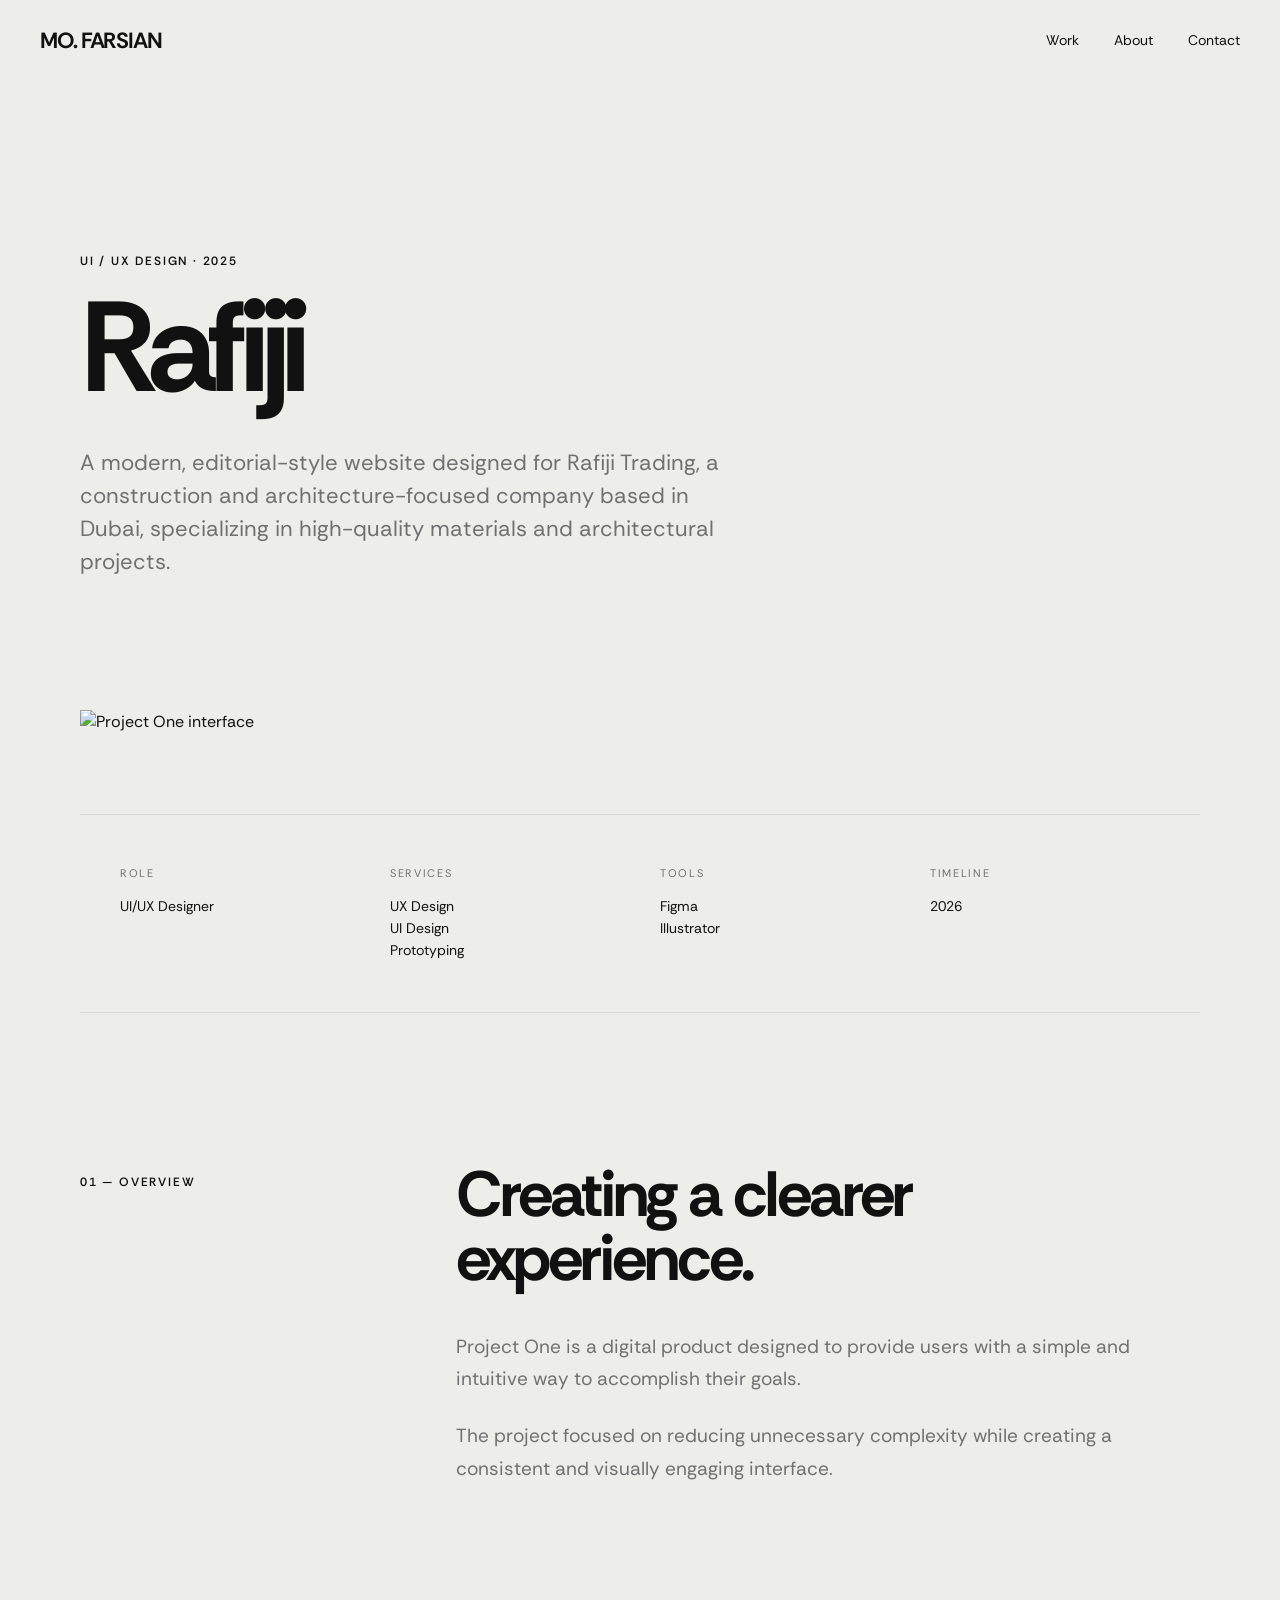
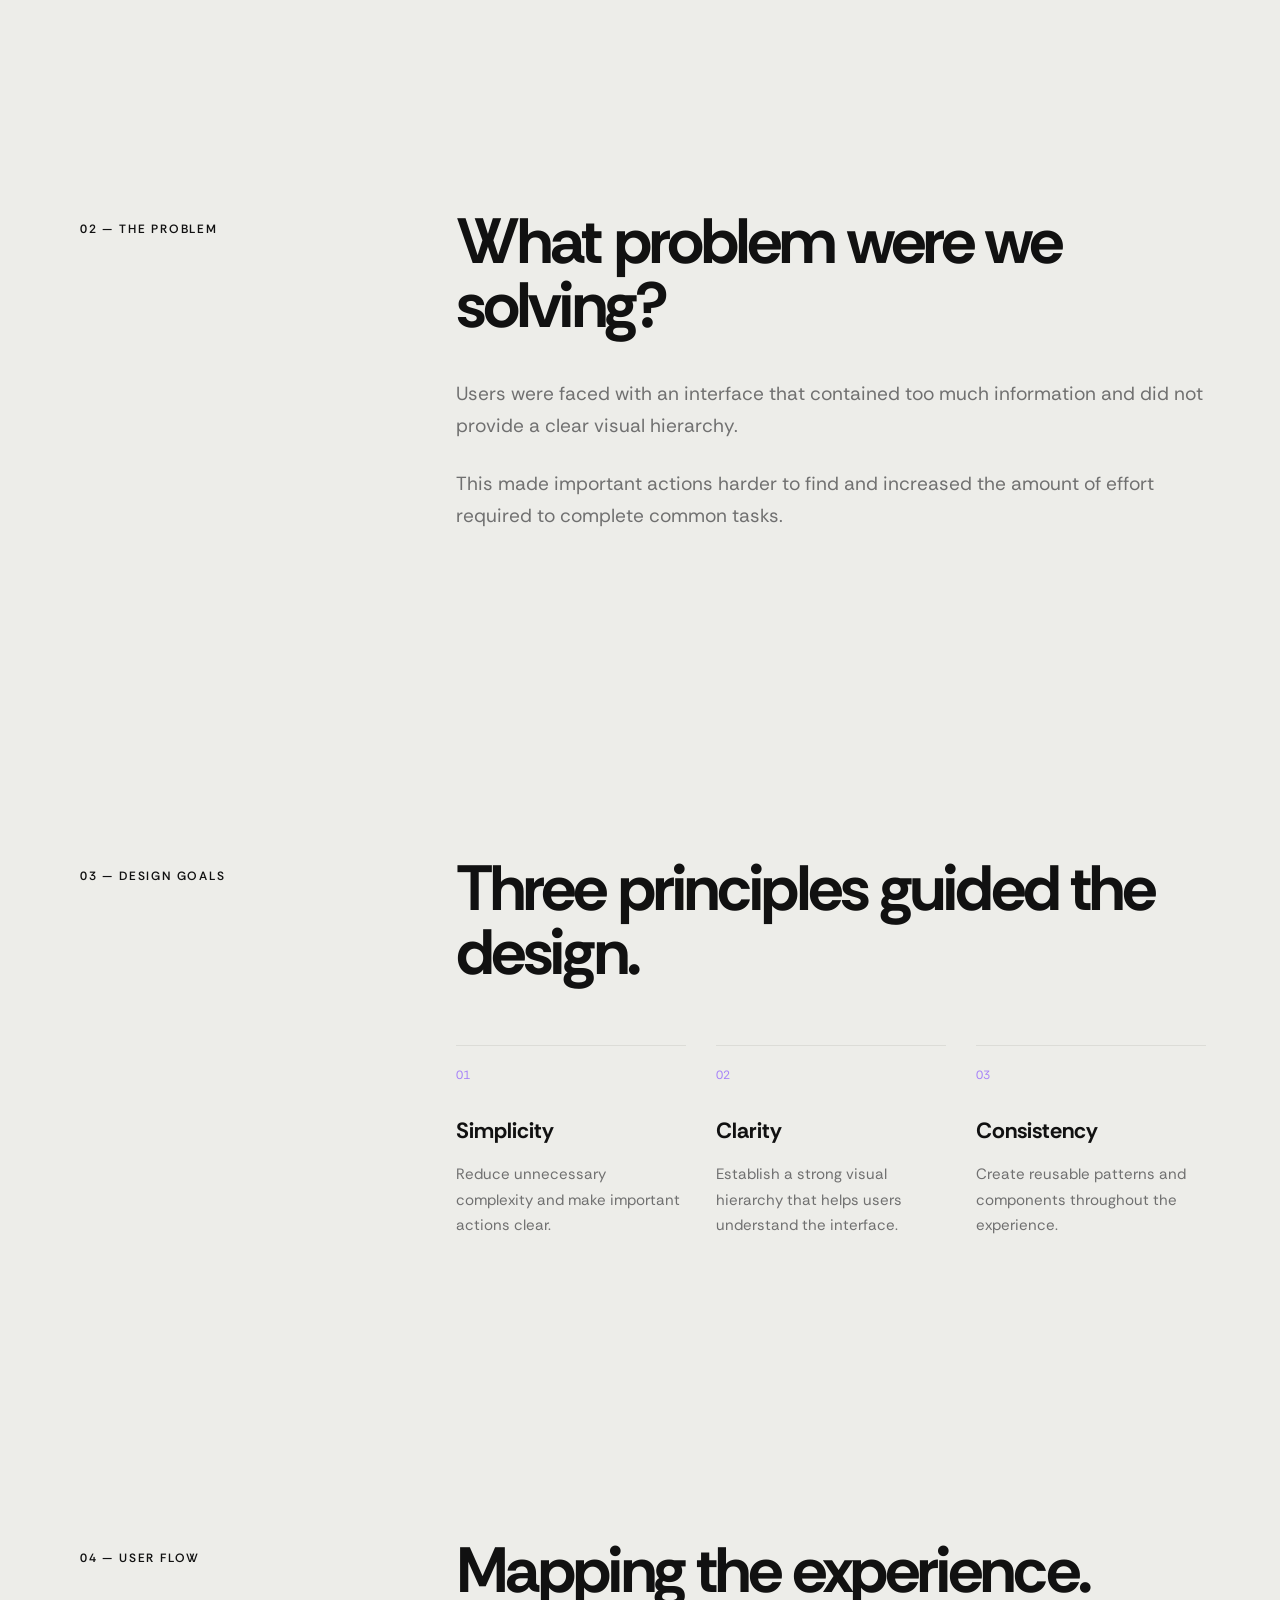
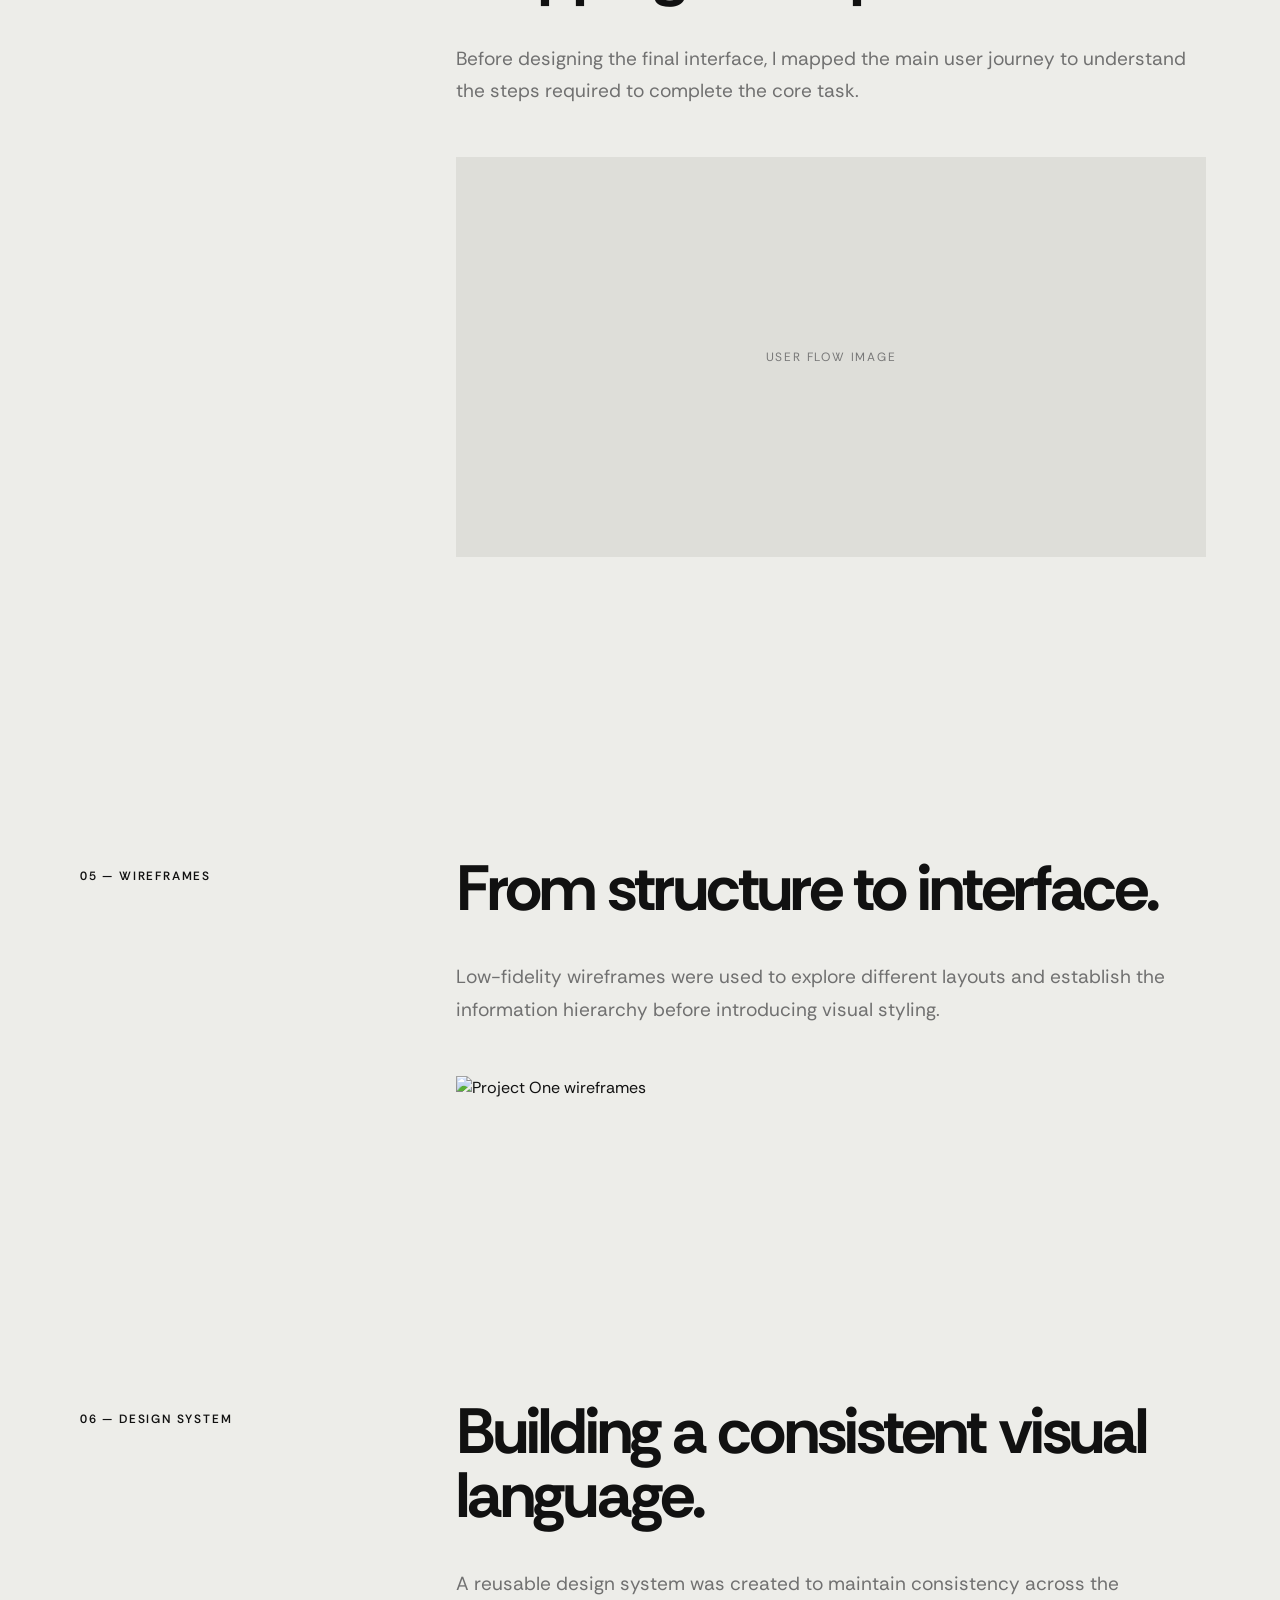
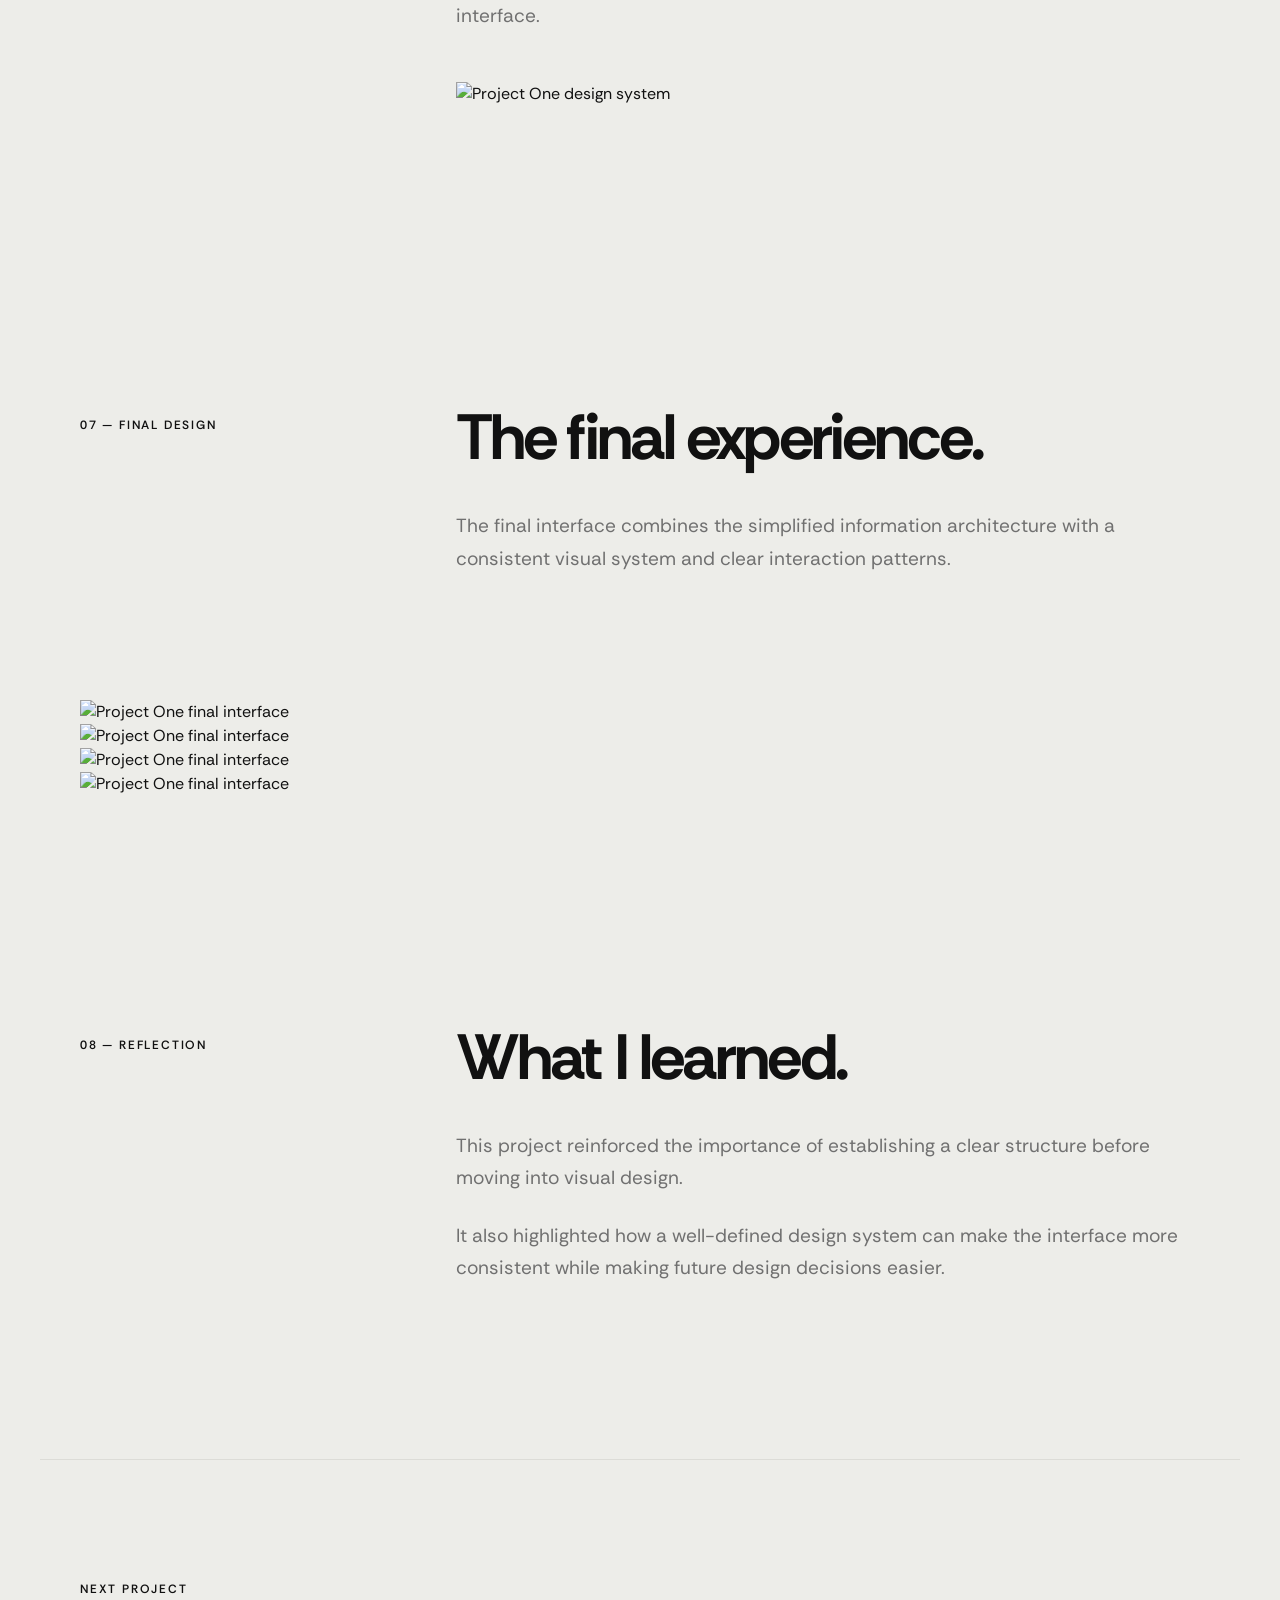
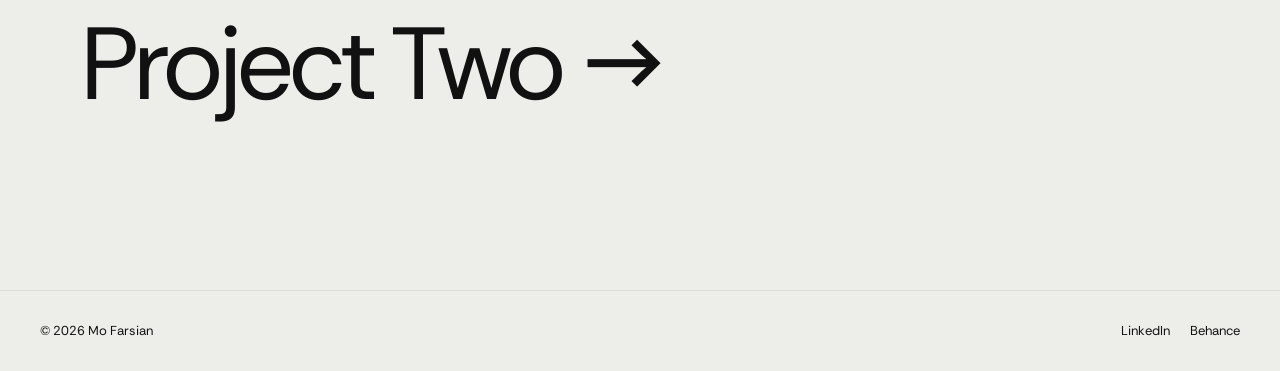
==== project-01.html @ b797ccc6 "test" ====
<!DOCTYPE html>
<html lang="en">

<head>

    <meta charset="UTF-8">

    <meta
        name="viewport"
        content="width=device-width, initial-scale=1.0"
    >

    <title>Rafiji — Mo Farsian</title>

    <link rel="stylesheet" href="style.css">

</head>


<body>


    <!-- Navigation -->

    <header class="navbar">

    <a href="index.html" class="logo">
        MO. FARSIAN
    </a>

    <nav class="nav-links">

        <a href="index.html#work">
            Work
        </a>

        <a href="index.html#about">
            About
        </a>

        <a href="index.html#contact">
            Contact
        </a>

    </nav>

</header>



    <main>


        <!-- =================================
             CASE STUDY HERO
        ================================== -->

        <section class="case-hero">

            <p class="eyebrow">
                UI / UX DESIGN · 2025
            </p>

            <h1>
                Rafiji
            </h1>

            <p class="case-intro">
                A modern, editorial-style website designed for Rafiji Trading, a construction and architecture-focused company based in Dubai, specializing in high-quality materials and architectural projects.
            </p>

        </section>



        <!-- =================================
             HERO IMAGE
        ================================== -->

        <section class="case-image">

            <img
                src="./images/rafiji-01.png"
                alt="Project One interface"
            >

        </section>



        <!-- =================================
             PROJECT INFORMATION
        ================================== -->

        <section class="project-meta">

            <div>

                <p class="meta-label">
                    ROLE
                </p>

                <p>
                    UI/UX Designer
                </p>

            </div>


            <div>

                <p class="meta-label">
                    SERVICES
                </p>

                <p>
                    UX Design<br>
                    UI Design<br>
                    Prototyping
                </p>

            </div>


            <div>

                <p class="meta-label">
                    TOOLS
                </p>

                <p>
                    Figma<br>
                    Illustrator
                </p>

            </div>


            <div>

                <p class="meta-label">
                    TIMELINE
                </p>

                <p>
                    2026
                </p>

            </div>

        </section>



        <!-- =================================
             OVERVIEW
        ================================== -->

        <section class="case-section">

            <div class="case-label">
                <p class="eyebrow">
                    01 — OVERVIEW
                </p>
            </div>


            <div class="case-content">

                <h2>
                    Creating a clearer
                    experience.
                </h2>

                <p>
                    Project One is a digital product designed
                    to provide users with a simple and intuitive
                    way to accomplish their goals.
                </p>

                <p>
                    The project focused on reducing unnecessary
                    complexity while creating a consistent and
                    visually engaging interface.
                </p>

            </div>

        </section>



        <!-- =================================
             THE PROBLEM
        ================================== -->

        <section class="case-section">

            <div class="case-label">

                <p class="eyebrow">
                    02 — THE PROBLEM
                </p>

            </div>


            <div class="case-content">

                <h2>
                    What problem were
                    we solving?
                </h2>

                <p>
                    Users were faced with an interface that
                    contained too much information and did not
                    provide a clear visual hierarchy.
                </p>

                <p>
                    This made important actions harder to find
                    and increased the amount of effort required
                    to complete common tasks.
                </p>

            </div>

        </section>



        <!-- =================================
             GOALS
        ================================== -->

        <section class="case-section">

            <div class="case-label">

                <p class="eyebrow">
                    03 — DESIGN GOALS
                </p>

            </div>


            <div class="case-content">

                <h2>
                    Three principles
                    guided the design.
                </h2>


                <div class="goals">

                    <div class="goal">

                        <span>
                            01
                        </span>

                        <h3>
                            Simplicity
                        </h3>

                        <p>
                            Reduce unnecessary complexity
                            and make important actions clear.
                        </p>

                    </div>


                    <div class="goal">

                        <span>
                            02
                        </span>

                        <h3>
                            Clarity
                        </h3>

                        <p>
                            Establish a strong visual hierarchy
                            that helps users understand the interface.
                        </p>

                    </div>


                    <div class="goal">

                        <span>
                            03
                        </span>

                        <h3>
                            Consistency
                        </h3>

                        <p>
                            Create reusable patterns and components
                            throughout the experience.
                        </p>

                    </div>

                </div>

            </div>

        </section>



        <!-- =================================
             USER FLOW
        ================================== -->

        <section class="case-section">

            <div class="case-label">

                <p class="eyebrow">
                    04 — USER FLOW
                </p>

            </div>


            <div class="case-content">

                <h2>
                    Mapping the experience.
                </h2>

                <p>
                    Before designing the final interface,
                    I mapped the main user journey to understand
                    the steps required to complete the core task.
                </p>


                <div class="case-placeholder">

                    USER FLOW IMAGE

                </div>

            </div>

        </section>



        <!-- =================================
             WIREFRAMES
        ================================== -->

        <section class="case-section">

            <div class="case-label">

                <p class="eyebrow">
                    05 — WIREFRAMES
                </p>

            </div>


            <div class="case-content">

                <h2>
                    From structure to interface.
                </h2>

                <p>
                    Low-fidelity wireframes were used to explore
                    different layouts and establish the information
                    hierarchy before introducing visual styling.
                </p>


                <div class="case-image-small">

                    <img
                        src="./images/rafiji-01.png"
                        alt="Project One wireframes"
                    >

                </div>

            </div>

        </section>



        <!-- =================================
             DESIGN SYSTEM
        ================================== -->

        <section class="case-section">

            <div class="case-label">

                <p class="eyebrow">
                    06 — DESIGN SYSTEM
                </p>

            </div>


            <div class="case-content">

                <h2>
                    Building a consistent
                    visual language.
                </h2>

                <p>
                    A reusable design system was created to maintain
                    consistency across the interface.
                </p>


                <div class="case-image-small">

                    <img
                        src="./images/rafiji-01.png"
                        alt="Project One design system"
                    >

                </div>

            </div>

        </section>



        <!-- =================================
             FINAL DESIGN
        ================================== -->

        <section class="case-section final-design">

            <div class="case-label">

                <p class="eyebrow">
                    07 — FINAL DESIGN
                </p>

            </div>


            <div class="case-content">

                <h2>
                    The final experience.
                </h2>

                <p>
                    The final interface combines the simplified
                    information architecture with a consistent
                    visual system and clear interaction patterns.
                </p>

            </div>

        </section>



        <!-- Large final image -->

        <section class="case-image">
            <img
                src="./images/rafiji-01.png"
                alt="Project One final interface"
            >
            <img
                src="./images/rafiji-02.png"
                alt="Project One final interface"
            >
            <img
                src="./images/rafiji-03.png"
                alt="Project One final interface"
            >
            <img
                src="./images/rafiji-04.png"
                alt="Project One final interface"
            >
        </section>



        <!-- =================================
             REFLECTION
        ================================== -->

        <section class="case-section">

            <div class="case-label">

                <p class="eyebrow">
                    08 — REFLECTION
                </p>

            </div>


            <div class="case-content">

                <h2>
                    What I learned.
                </h2>

                <p>
                    This project reinforced the importance of
                    establishing a clear structure before moving
                    into visual design.
                </p>

                <p>
                    It also highlighted how a well-defined design
                    system can make the interface more consistent
                    while making future design decisions easier.
                </p>

            </div>

        </section>



        <!-- =================================
             NEXT PROJECT
        ================================== -->

        <section class="next-project">

            <p class="eyebrow">
                NEXT PROJECT
            </p>

            <a href="#">
                Project Two →
            </a>

        </section>


    </main>



    <!-- Footer -->

    <footer>

        <p>
            © 2026 Mo Farsian
        </p>

        <div>

            <a href="#">
                LinkedIn
            </a>

            <a href="#">
                Behance
            </a>

        </div>

    </footer>


</body>

</html>
---- style.css ----
@font-face {
  font-family: ReThinkSans;
  src: url(Font/RethinkSans-VariableFont_wght.ttf); 
}

/* =========================================
   DESIGN TOKENS
========================================= */


:root {

    --background: #edede9;

    --surface: #ffffff;

    --text: #111111;

    --muted: #707070;

    --border: #dcdcd7;

    --accent: #a681f8;

}


/* =========================================
   RESET
========================================= */

* {
    margin: 0;
    padding: 0;
    box-sizing: border-box;
}


html {
    scroll-behavior: smooth;
}


body {

    font-family:
        ReThinkSans,
        Helvetica,
        sans-serif;

    background: var(--background);

    color: var(--text);

    line-height: 1.5;

    overflow-x: hidden;

}


img {
    max-width: 100%;
}


a {

    color: inherit;

    text-decoration: none;

}


/* =========================================
   GLOBAL SECTIONS
========================================= */

section {

    max-width: 1200px;

    margin: 0 auto;

    padding: 120px 40px;

}


.eyebrow {

    font-size: 12px;

    letter-spacing: 0.15em;

    font-weight: 600;

    margin-bottom: 20px;

}


/* =========================================
   NAVIGATION
========================================= */

.navbar {

    height: 80px;

    display: flex;

    align-items: center;

    justify-content: space-between;

    padding: 0 40px;

    position: sticky;

    top: 0;

    background:
        rgba(237, 237, 233, 0.851);

    backdrop-filter: blur(12px);

    -webkit-backdrop-filter: blur(12px);

    z-index: 100;

}


.logo {
    color: var(--text);

    font-size: 22px;

    font-weight: 700;

    letter-spacing: -0.05em;

    transition: color 200ms ease;

}

.logo:hover {
    color: var(--accent);
}

.nav-links {

    display: flex;

    gap: 35px;

}


.nav-links a {

    position: relative;

    font-size: 14px;

}


.nav-links a::after {

    content: "";

    position: absolute;

    left: 0;

    bottom: -6px;

    width: 0;

    height: 1px;

    background: var(--text);

    transition: width 0.25s ease;

}


.nav-links a:hover::after {

    width: 100%;

}


/* =========================================
   HERO
========================================= */

.hero {

    min-height:
        calc(100vh - 80px);

    display: flex;

    align-items: center;

    padding-top: 60px;

}


.hero-text {

    max-width: 1000px;

}


.hero h1 {

    font-size:
        clamp(55px, 8vw, 115px);

    line-height: 0.9;

    letter-spacing: -0.065em;

    font-weight: 600;

    margin-bottom: 40px;

}


.hero-description {
    max-width: 560px;
    font-size: 18px;
    line-height: 1.6;
    color: var(--muted);
    margin-bottom: 40px;

}

.orchid {
    position: relative;
    width: 100%;
    padding-inline: 5em;
}

.orchid img {
    z-index: -1;
    position: absolute;
    max-height: 50em;
    min-height: 10em;
    opacity: 25%;
    display: block;
    justify-self: anchor-center;
}


/* =========================================
   BUTTON
========================================= */

.button {

    display: inline-flex;

    align-items: center;

    justify-content: center;

    background: var(--text);

    color: white;

    padding: 16px 24px;

    font-size: 14px;

    border-radius: 12px;

    transition:
        transform 0.25s ease,
        background 0.25s ease;

}


.button:hover {

    transform: translateY(-3px);

    background: var(--accent);

}


/* =========================================
   MARQUEE
========================================= */

.marquee {

    width: 100%;

    overflow: hidden;

    border-top:
        1px solid var(--border);

    border-bottom:
        1px solid var(--border);

    padding: 18px 0;

    white-space: nowrap;

}


.marquee-content {

    display: inline-flex;

    align-items: center;

    gap: 30px;

    font-size: 13px;

    letter-spacing: 0.12em;

    animation:
        marquee 25s linear infinite;

}


.marquee-content b {

    color: var(--accent);

    font-weight: 400;

}


@keyframes marquee {

    from {
        transform: translateX(0);
    }

    to {
        transform: translateX(-50%);
    }

}


/* =========================================
   SECTION HEADINGS
========================================= */

.section-heading {

    max-width: 700px;

    margin-bottom: 70px;

}


.section-heading h2 {

    font-size:
        clamp(40px, 5vw, 70px);

    line-height: 1;

    letter-spacing: -0.045em;

}


/* =========================================
   PROJECTS
========================================= */

.projects {

    display: flex;

    flex-direction: column;

    gap: 100px;

}


.project {

    width: 100%;

}


/* =========================================
   PROJECT IMAGE CONTAINER
========================================= */

/*
    IMPORTANT:

    The container controls the clipping.

    The image is allowed to become larger
    during hover without affecting layout.
*/

.project-image {

    position: relative;

    display: block;

    width: 100%;

    height: 650px;

    overflow: hidden;

    background: #deded9;

}


/* =========================================
   PROJECT IMAGE
========================================= */

.project-image {

    position: relative;

    display: block;

    width: 100%;

    height: 650px;

    overflow: hidden;

    background: #ffffff;

    border-radius: 12px;

}


.project-image img {

    display: block;

    width: 100%;

    height: 100%;

    object-fit: contain;

    background: #ffffff;

    transform: scale(1);

    transform-origin: center center;

    transition:
        transform 0.7s
        cubic-bezier(0.2, 0.65, 0.3, 1);

}


/* =========================================
   IMAGE HOVER ZOOM
========================================= */

.project-image:hover img {

    transform: scale(1.05);

}


/* =========================================
   PLACEHOLDER PROJECTS
========================================= */

.image-placeholder {

    width: 100%;

    height: 100%;

    display: flex;

    align-items: center;

    justify-content: center;

    color: #777;

    font-size: 13px;

    letter-spacing: 0.15em;

}


/* =========================================
   PROJECT INFO
========================================= */

.project-info {

    display: flex;

    align-items: flex-start;

    justify-content: space-between;

    padding-top: 22px;

}


.project-number {

    font-size: 12px !important;

    color: var(--accent) !important;

    margin-bottom: 8px;

}


.project-info h3 {

    font-size: 25px;

    line-height: 1.2;

    margin-bottom: 5px;

}


.project-info p {

    color: var(--muted);

    font-size: 14px;

}


.project-link {

    font-size: 14px;

    margin-top: 5px;

    transition: color 0.25s ease;

}


.project-link:hover {

    color: var(--accent);

}


/* =========================================
   ABOUT
========================================= */

.about {

    display: grid;

    grid-template-columns: 1fr 1fr;

    gap: 100px;

}


.about-content {

    font-size: 22px;

    line-height: 1.6;

}


.about-content p {

    margin-bottom: 30px;

}


/* =========================================
   SKILLS
========================================= */

.skill-list {

    display: flex;

    flex-wrap: wrap;

    gap: 12px;

}


.skill-list span {

    border:
        1px solid var(--border);

    padding: 14px 20px;

    font-size: 14px;

    transition:
        background 0.2s ease,
        color 0.2s ease;

}


.skill-list span:hover {

    background: var(--text);

    color: white;

}


/* =========================================
   CONTACT
========================================= */

.contact {

    text-align: center;

    padding-top: 180px;

    padding-bottom: 180px;

}


.contact h2 {

    font-size:
        clamp(50px, 7vw, 100px);

    line-height: 0.95;

    letter-spacing: -0.05em;

    margin-bottom: 25px;

}


.contact p:not(.eyebrow) {

    color: var(--muted);

    font-size: 18px;

    margin-bottom: 35px;

}


/* =========================================
   FOOTER
========================================= */

footer {

    border-top:
        1px solid var(--border);

    padding: 30px 40px;

    display: flex;

    justify-content: space-between;

    font-size: 13px;

}


footer div {

    display: flex;

    gap: 20px;

}


/* =========================================
   TABLET
   701px — 1000px
========================================= */

@media (max-width: 1000px) {


    section {

        padding-left: 30px;

        padding-right: 30px;

    }


    .navbar {

        padding-left: 30px;

        padding-right: 30px;

    }


    .hero h1 {

        font-size:
            clamp(55px, 9vw, 85px);

    }


    .project-image {

        height: 500px;

    }


    .about {

        grid-template-columns: 1fr;

        gap: 50px;

    }

}


/* =========================================
   MOBILE
   0px — 700px
========================================= */

@media (max-width: 700px) {


    /* GLOBAL */

    section {

        padding:
            80px 20px;

    }


    /* NAVIGATION */

    .navbar {

        height: 70px;

        padding:
            0 20px;

    }


    .logo {

        font-size: 20px;

    }


    .nav-links {

        gap: 18px;

    }


    .nav-links a {

        font-size: 13px;

    }


    /* HERO */

    .hero {

        min-height: 75vh;

        padding-top: 50px;

        padding-bottom: 60px;

    }


    .hero h1 {

        font-size:
            clamp(48px, 14vw, 70px);

        line-height: 0.92;

        margin-bottom: 30px;

    }


    .hero-description {

        font-size: 16px;

        line-height: 1.6;

        margin-bottom: 30px;

    }


    /* BUTTON */

    .button {

        padding:
            14px 20px;

        font-size: 13px;

    }


    /* SECTION HEADINGS */

    .section-heading {

        margin-bottom: 45px;

    }


    .section-heading h2 {

        font-size:
            clamp(38px, 11vw, 55px);

        line-height: 0.95;

    }


    /* MARQUEE */

    .marquee {

        padding: 15px 0;

    }


    .marquee-content {

        gap: 20px;

        font-size: 11px;

    }


    /* PROJECTS */

    .projects {

        gap: 70px;

    }


    .project-image {

        height: 400px;

    }


    /*
        Keep zoom active on mobile too.

        The scale is slightly smaller
        because mobile screens are narrower.
    */

    .project-image:hover img {

        transform: scale(1.03);

    }


    .project-info {

        flex-direction: column;

        gap: 15px;

        padding-top: 18px;

    }


    .project-info h3 {

        font-size: 21px;

    }


    .project-info p {

        font-size: 13px;

    }


    .project-link {

        font-size: 13px;

    }


    /* ABOUT */

    .about {

        grid-template-columns: 1fr;

        gap: 40px;

    }


    .about-content {

        font-size: 18px;

    }


    /* SKILLS */

    .skill-list {

        gap: 8px;

    }


    .skill-list span {

        padding:
            11px 15px;

        font-size: 12px;

    }


    /* CONTACT */

    .contact {

        padding-top: 120px;

        padding-bottom: 120px;

    }


    .contact h2 {

        font-size:
            clamp(48px, 13vw, 70px);

    }


    .contact p:not(.eyebrow) {

        font-size: 16px;

    }


    /* FOOTER */

    footer {

        padding:
            25px 20px;

        flex-direction: column;

        gap: 15px;

    }

}


/* =========================================
   VERY SMALL PHONES
   0px — 400px
========================================= */

@media (max-width: 400px) {


    .nav-links {

        gap: 12px;

    }


    .nav-links a {

        font-size: 12px;

    }


    .hero h1 {

        font-size: 48px;

    }


    .project-image {

        height: 330px;

    }

}

/* =========================================
   CASE STUDY / PRODUCT PAGE
========================================= */

.case-hero {

    max-width: 1200px;

    min-height: 70vh;

    margin: 0 auto;

    display: flex;

    flex-direction: column;

    justify-content: center;

    padding: 120px 40px 80px;

}


.case-hero h1 {

    font-size:
        clamp(60px, 10vw, 140px);

    line-height: 0.9;

    letter-spacing: -0.065em;

    margin-bottom: 40px;

}


.case-intro {

    max-width: 650px;

    font-size: 22px;

    line-height: 1.5;

    color: var(--muted);

}


/* =========================================
   CASE STUDY HERO IMAGE
========================================= */

.case-image {

    width: 100%;

    padding: 0 40px;

    margin-bottom: 80px;

}


.case-image img {

    width: 100%;

    max-height: 800px;

    object-fit: cover;

    display: block;

}


/* =========================================
   PROJECT INFORMATION
========================================= */

.project-meta {

    max-width: 1120px;

    margin: 0 auto;

    padding: 50px 40px;

    border-top:
        1px solid var(--border);

    border-bottom:
        1px solid var(--border);

    display: grid;

    grid-template-columns:
        repeat(4, 1fr);

    gap: 40px;

}


.project-meta p {

    font-size: 14px;

    line-height: 1.6;

}


.meta-label {

    font-size: 11px !important;

    letter-spacing: 0.15em;

    color: var(--muted);

    margin-bottom: 12px;

}


/* =========================================
   CASE STUDY SECTIONS
========================================= */

.case-section {

    max-width: 1200px;

    margin: 0 auto;

    padding: 150px 40px;

    display: grid;

    grid-template-columns:
        30% 70%;

    gap: 40px;

}


.case-label {

    padding-top: 10px;

}


.case-content {

    max-width: 750px;

}


.case-content h2 {

    font-size:
        clamp(40px, 5vw, 70px);

    line-height: 1;

    letter-spacing: -0.045em;

    margin-bottom: 40px;

}


.case-content p {

    font-size: 19px;

    line-height: 1.7;

    color: var(--muted);

    margin-bottom: 25px;

}


/* =========================================
   DESIGN GOALS
========================================= */

.goals {

    display: grid;

    grid-template-columns:
        repeat(3, 1fr);

    gap: 30px;

    margin-top: 60px;

}


.goal {

    border-top:
        1px solid var(--border);

    padding-top: 20px;

}


.goal span {

    font-size: 12px;

    color: var(--accent);

    display: block;

    margin-bottom: 30px;

}


.goal h3 {

    font-size: 22px;

    margin-bottom: 15px;

}


.goal p {

    font-size: 15px;

    margin-bottom: 0;

}


/* =========================================
   USER FLOW / IMAGE PLACEHOLDER
========================================= */

.case-placeholder {

    width: 100%;

    height: 400px;

    margin-top: 50px;

    background: #deded9;

    display: flex;

    align-items: center;

    justify-content: center;

    font-size: 12px;

    letter-spacing: 0.15em;

    color: #777;

}


/* =========================================
   SMALL CASE STUDY IMAGES
========================================= */

.case-image-small {

    margin-top: 50px;

}


.case-image-small img {

    width: 100%;

    display: block;

}


/* =========================================
   FINAL DESIGN
========================================= */

.final-design {

    padding-bottom: 100px;

}


/* =========================================
   NEXT PROJECT
========================================= */

.next-project {

    max-width: 1200px;

    margin: 0 auto;

    padding: 120px 40px 180px;

    border-top:
        1px solid var(--border);

}


.next-project a {

    font-size:
        clamp(50px, 8vw, 110px);

    line-height: 0.9;

    letter-spacing: -0.06em;

    transition:
        color 0.3s ease;

}


.next-project a:hover {

    color: var(--accent);

}


/* =========================================
   CASE STUDY — TABLET
========================================= */

@media (max-width: 1000px) {


    .case-hero {

        padding-left: 30px;

        padding-right: 30px;

    }


    .case-image {

        padding-left: 30px;

        padding-right: 30px;

    }


    .case-section {

        grid-template-columns: 1fr;

        gap: 35px;

        padding-left: 30px;

        padding-right: 30px;

    }


    .case-label {

        padding-top: 0;

    }


    .project-meta {

        grid-template-columns:
            repeat(2, 1fr);

        padding-left: 30px;

        padding-right: 30px;

    }


    .goals {

        grid-template-columns:
            repeat(2, 1fr);

    }

}


/* =========================================
   CASE STUDY — MOBILE
========================================= */

@media (max-width: 700px) {


    .case-hero {

        min-height: 65vh;

        padding:
            70px 20px;

    }


    .case-hero h1 {

        font-size:
            clamp(55px, 15vw, 80px);

        line-height: 0.9;

        margin-bottom: 30px;

    }


    .case-intro {

        max-width: 100%;

        font-size: 18px;

    }


    /* HERO IMAGE */

    .case-image {

        padding: 0 20px;

        margin-bottom: 40px;

    }


    .case-image img {

        max-height: none;

        width: 100%;

        object-fit: cover;

    }


    /* SMALL IMAGES */

    .case-image-small {

        margin-top: 35px;

    }


    /* PROJECT META */

    .project-meta {

        padding:
            35px 20px;

        grid-template-columns:
            repeat(2, 1fr);

        gap:
            30px 20px;

    }


    .project-meta p {

        font-size: 13px;

    }


    /* CASE SECTIONS */

    .case-section {

        padding:
            90px 20px;

        grid-template-columns: 1fr;

        gap: 25px;

    }


    .case-content {

        max-width: 100%;

    }


    .case-content h2 {

        font-size:
            clamp(38px, 11vw, 55px);

        line-height: 0.95;

        margin-bottom: 30px;

    }


    .case-content p {

        font-size: 16px;

        line-height: 1.7;

    }


    /* GOALS */

    .goals {

        grid-template-columns: 1fr;

        gap: 35px;

        margin-top: 40px;

    }


    .goal h3 {

        font-size: 20px;

    }


    .goal p {

        font-size: 15px;

    }


    /* PLACEHOLDER */

    .case-placeholder {

        height: 250px;

        margin-top: 35px;

    }


    /* NEXT PROJECT */

    .next-project {

        padding:
            90px 20px 130px;

    }


    .next-project a {

        font-size:
            clamp(48px, 13vw, 70px);

    }

}
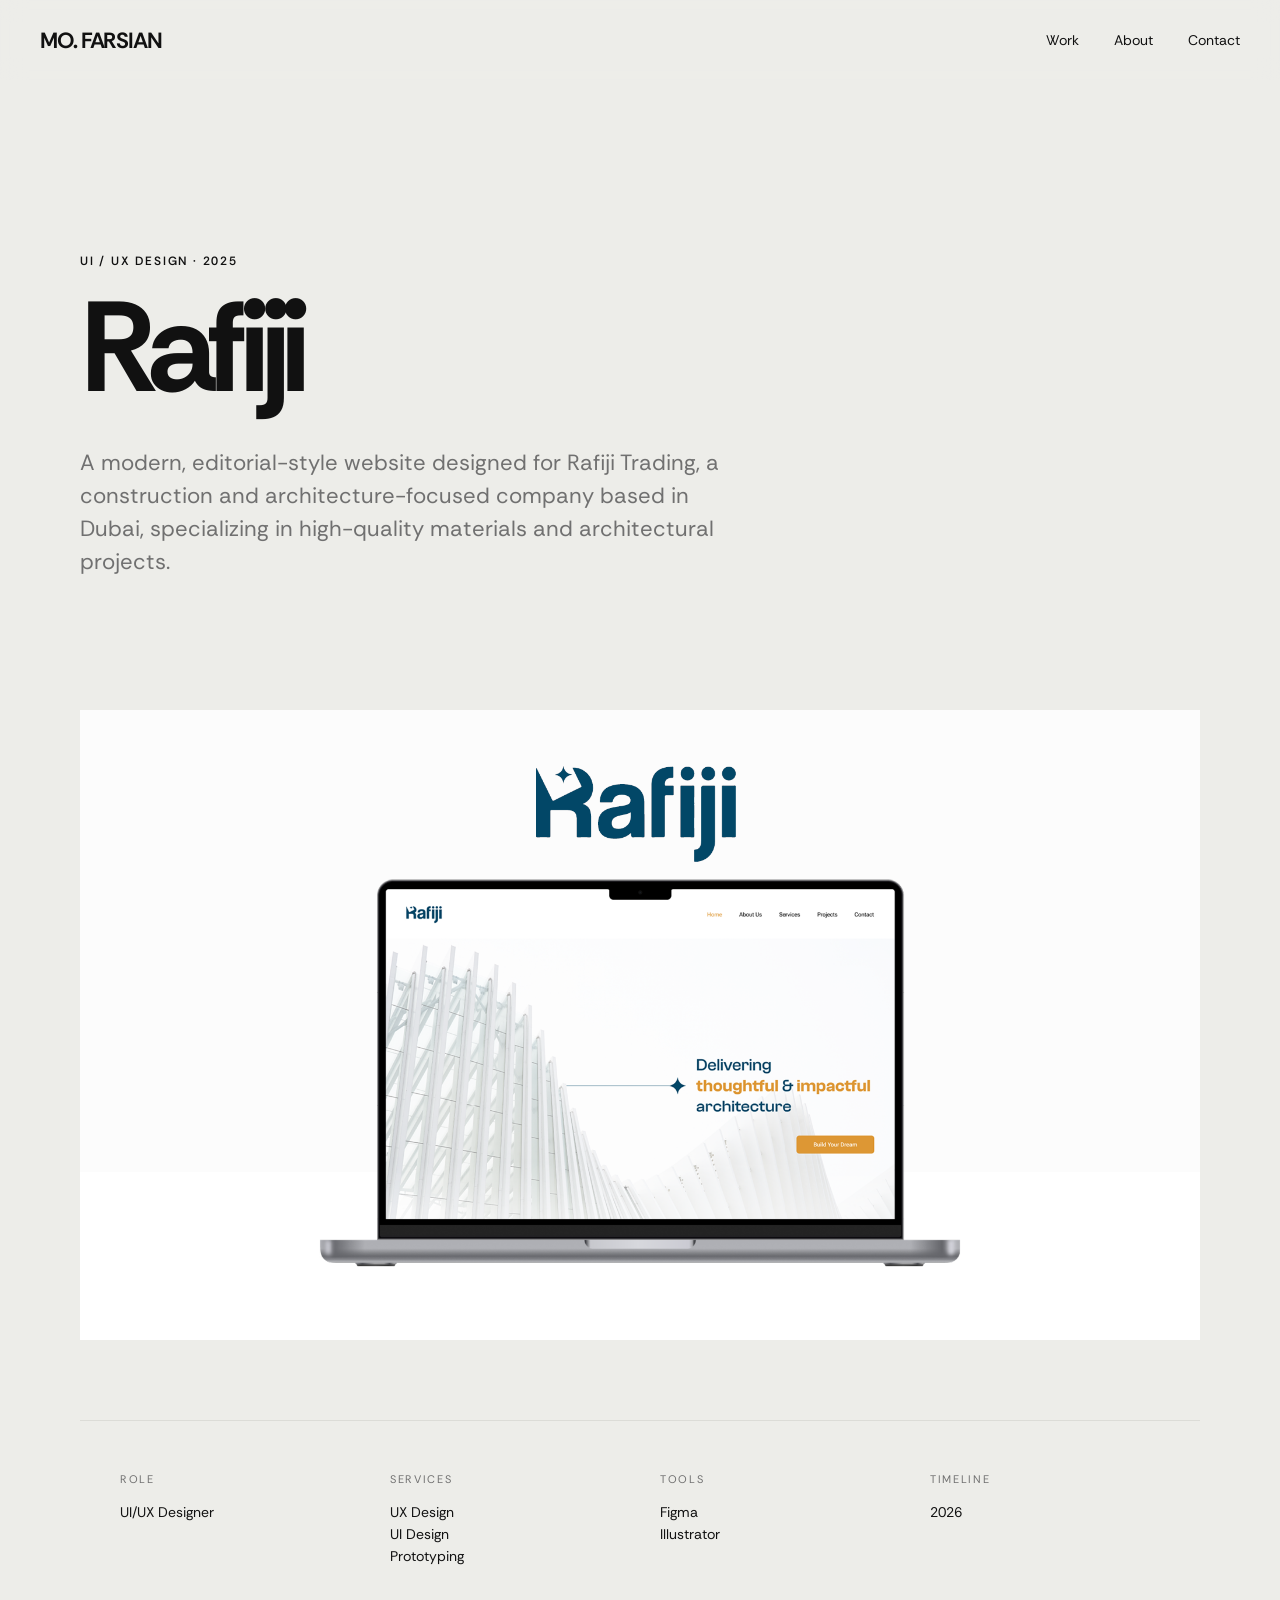
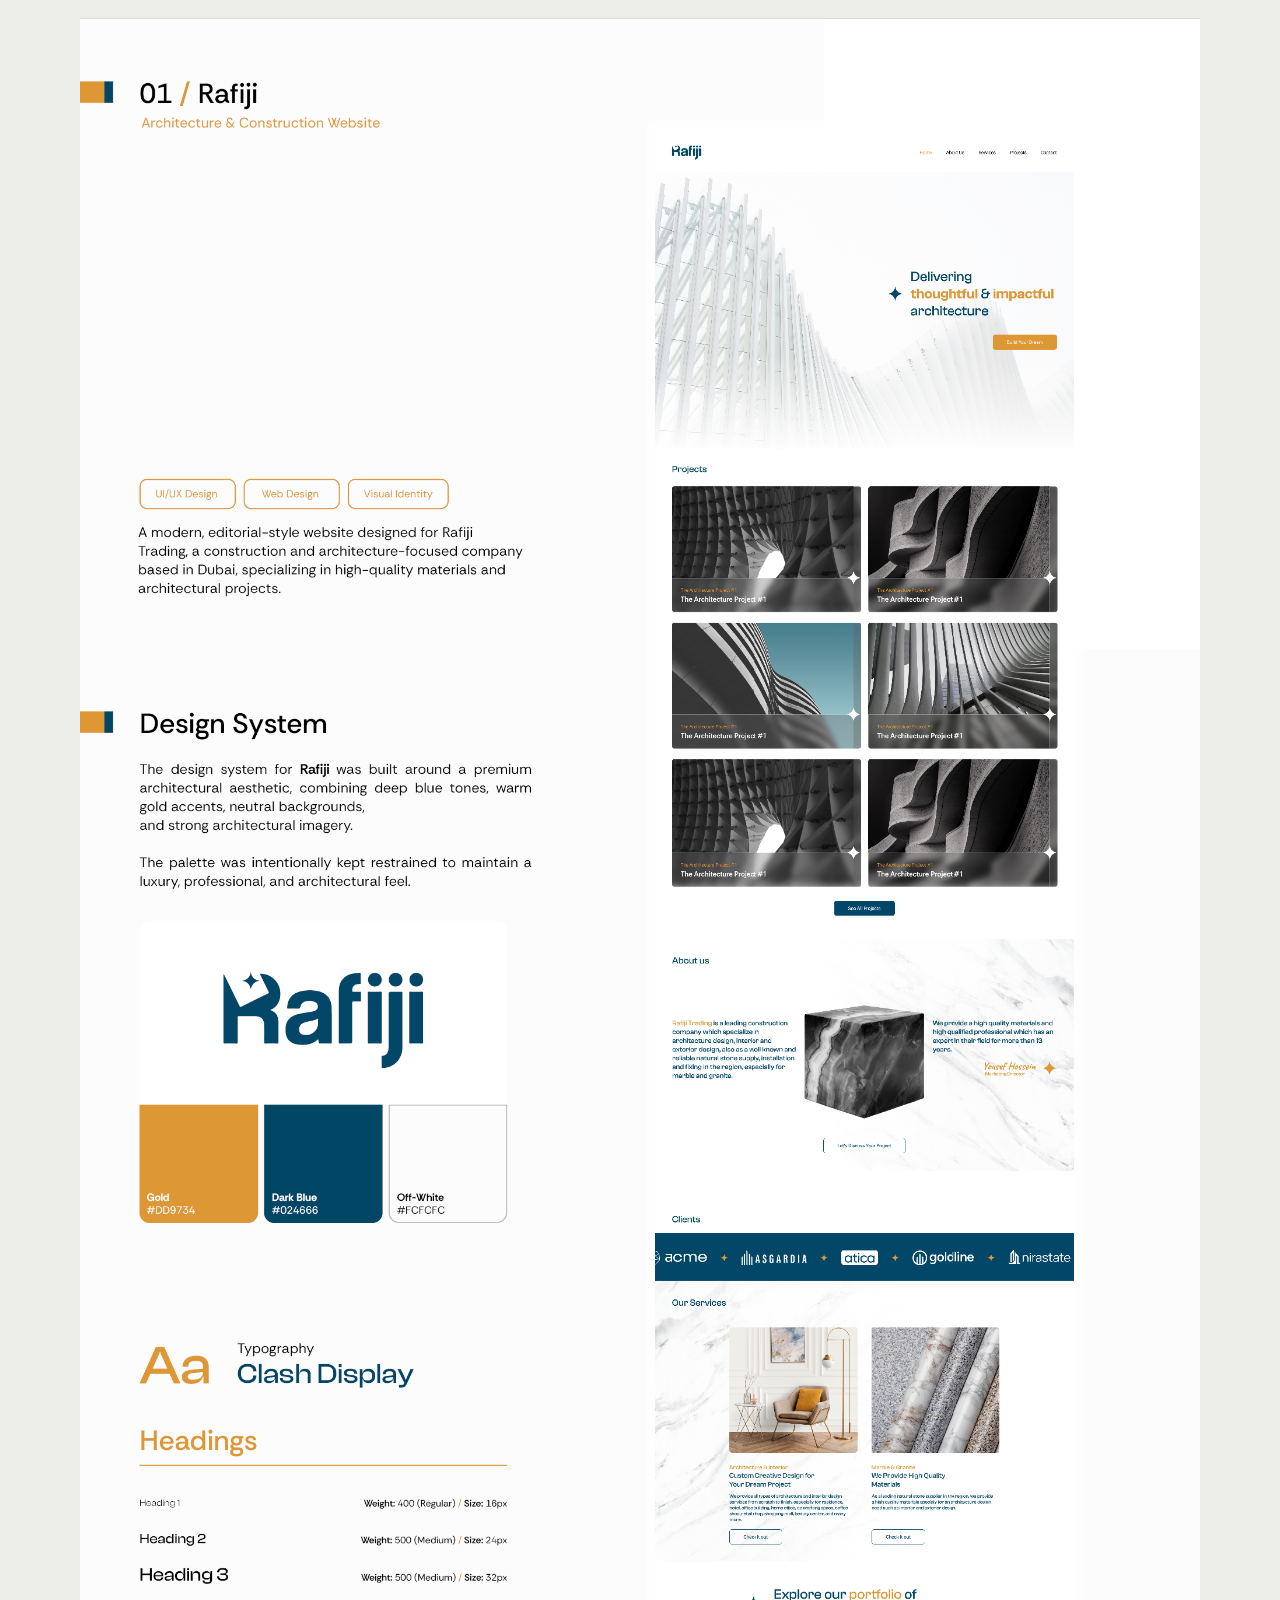
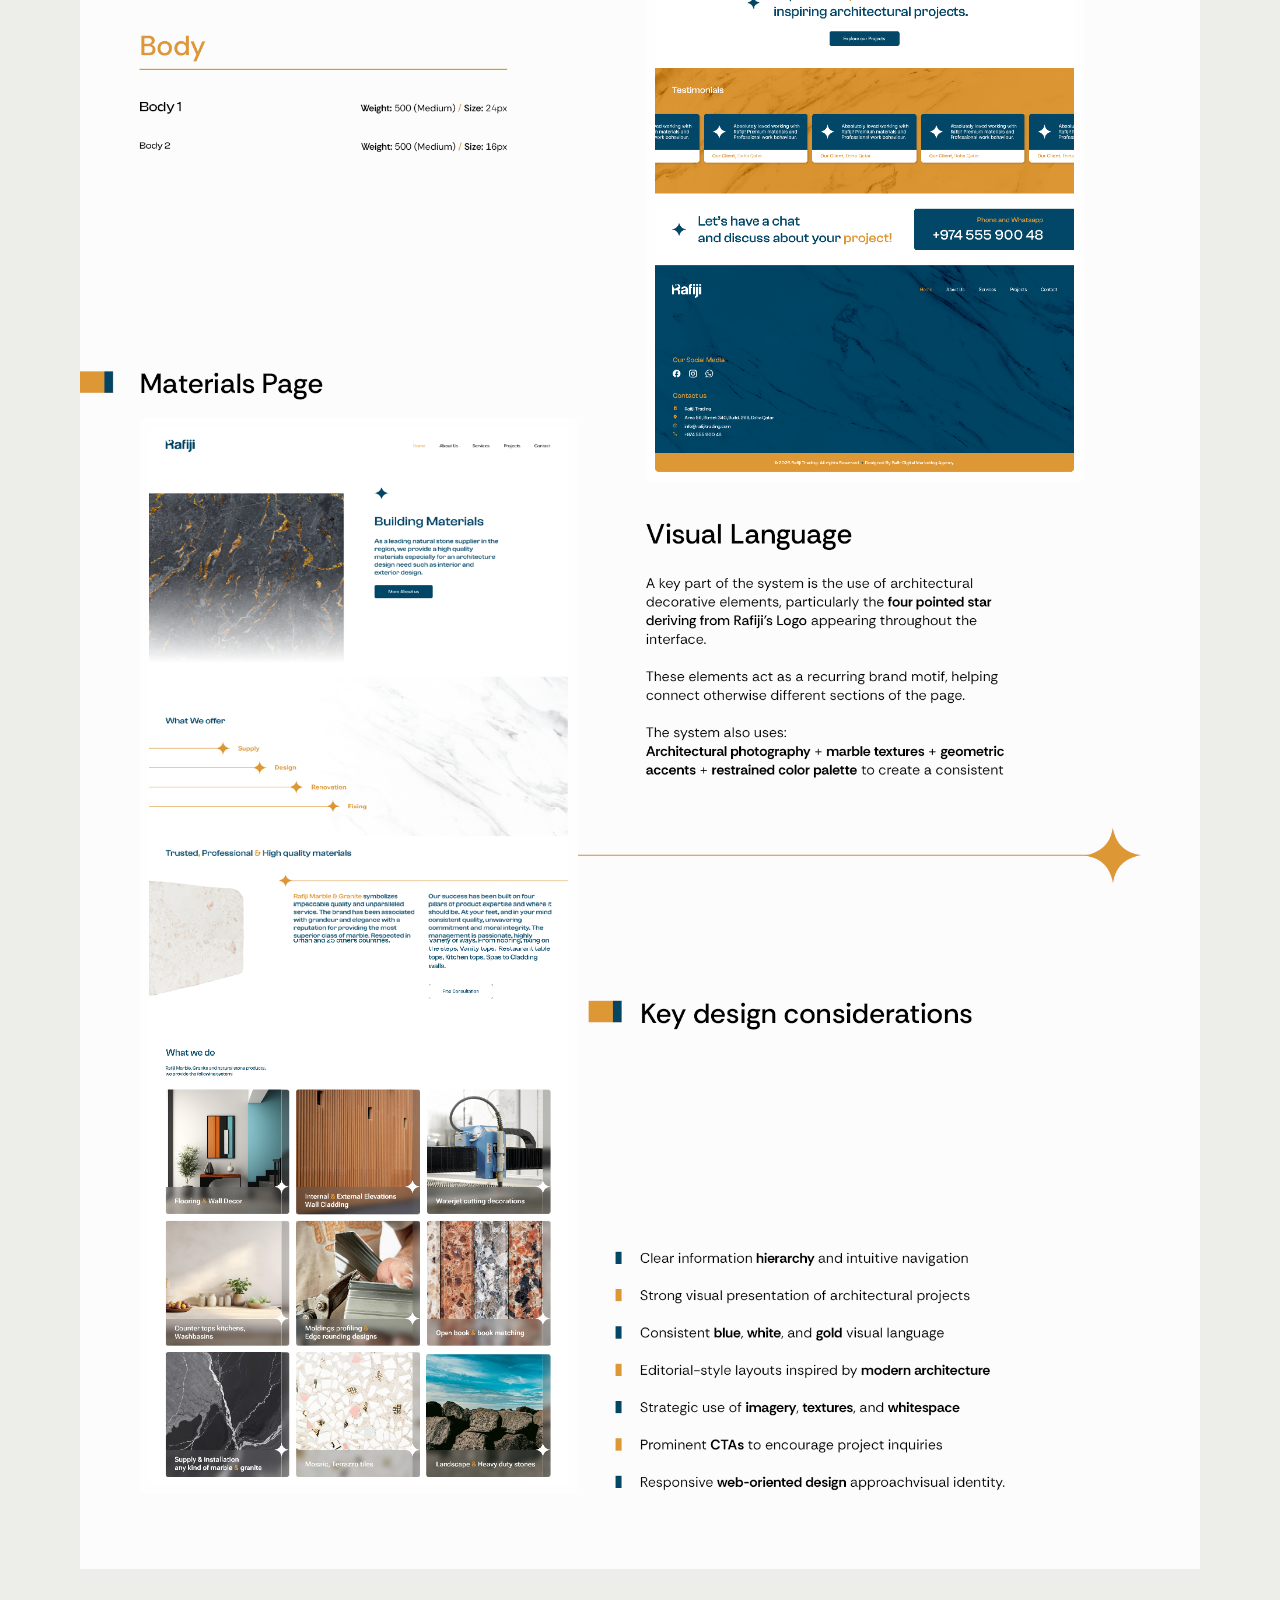
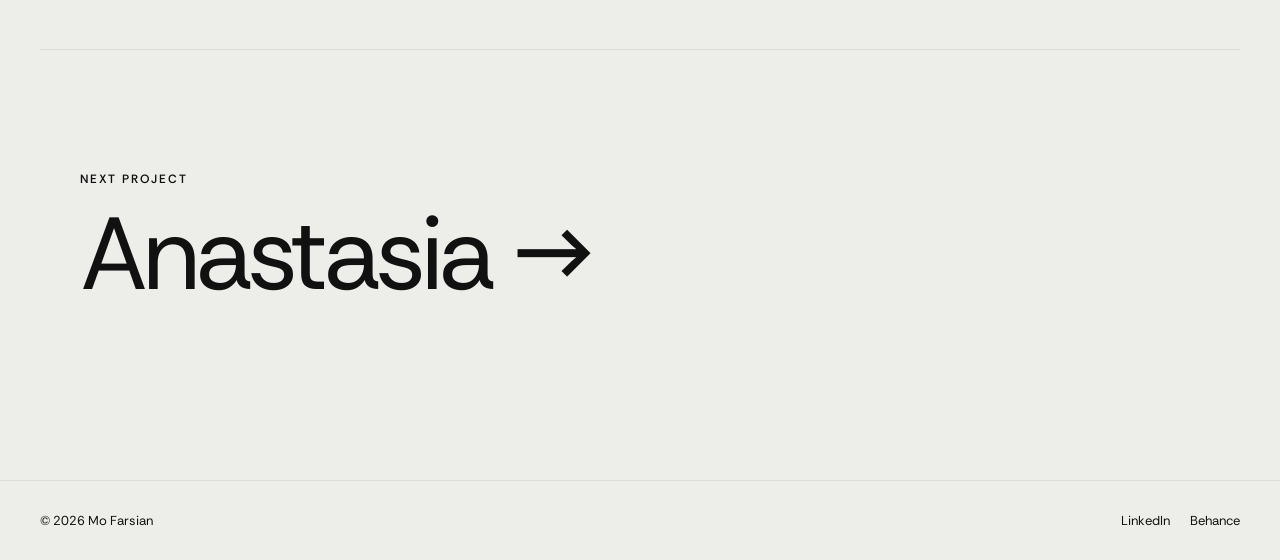
==== commit c282fb0f: "Image Fix" ====
--- a/project-01.html
+++ b/project-01.html
@@ -80,7 +80,7 @@
         <section class="case-image">
 
             <img
-                src="./images/rafiji-01.png"
+                src="./Images/rafiji/rafiji-01.png"
                 alt="Project One interface"
             >
 
@@ -156,7 +156,7 @@
              OVERVIEW
         ================================== -->
 
-        <section class="case-section">
+        <!-- <section class="case-section">
 
             <div class="case-label">
                 <p class="eyebrow">
@@ -186,7 +186,7 @@
 
             </div>
 
-        </section>
+        </section> -->
 
 
 
@@ -194,7 +194,7 @@
              THE PROBLEM
         ================================== -->
 
-        <section class="case-section">
+        <!-- <section class="case-section">
 
             <div class="case-label">
 
@@ -226,7 +226,7 @@
 
             </div>
 
-        </section>
+        </section> -->
 
 
 
@@ -234,7 +234,7 @@
              GOALS
         ================================== -->
 
-        <section class="case-section">
+        <!-- <section class="case-section">
 
             <div class="case-label">
 
@@ -312,7 +312,7 @@
 
             </div>
 
-        </section>
+        </section> -->
 
 
 
@@ -320,7 +320,7 @@
              USER FLOW
         ================================== -->
 
-        <section class="case-section">
+        <!-- <section class="case-section">
 
             <div class="case-label">
 
@@ -352,7 +352,7 @@
 
             </div>
 
-        </section>
+        </section> -->
 
 
 
@@ -360,7 +360,7 @@
              WIREFRAMES
         ================================== -->
 
-        <section class="case-section">
+        <!-- <section class="case-section">
 
             <div class="case-label">
 
@@ -387,7 +387,7 @@
                 <div class="case-image-small">
 
                     <img
-                        src="./images/rafiji-01.png"
+                        src="./Images/rafiji-01.png"
                         alt="Project One wireframes"
                     >
 
@@ -395,7 +395,7 @@
 
             </div>
 
-        </section>
+        </section> -->
 
 
 
@@ -403,7 +403,7 @@
              DESIGN SYSTEM
         ================================== -->
 
-        <section class="case-section">
+        <!-- <section class="case-section">
 
             <div class="case-label">
 
@@ -430,7 +430,7 @@
                 <div class="case-image-small">
 
                     <img
-                        src="./images/rafiji-01.png"
+                        src="./Images/rafiji-01.png"
                         alt="Project One design system"
                     >
 
@@ -438,7 +438,7 @@
 
             </div>
 
-        </section>
+        </section> -->
 
 
 
@@ -446,7 +446,7 @@
              FINAL DESIGN
         ================================== -->
 
-        <section class="case-section final-design">
+        <!-- <section class="case-section final-design">
 
             <div class="case-label">
 
@@ -471,7 +471,7 @@
 
             </div>
 
-        </section>
+        </section> -->
 
 
 
@@ -479,19 +479,23 @@
 
         <section class="case-image">
             <img
-                src="./images/rafiji-01.png"
+                src="Images/rafiji/rafiji-02.png"
                 alt="Project One final interface"
             >
             <img
-                src="./images/rafiji-02.png"
+                src="Images/rafiji/rafiji-03.png"
                 alt="Project One final interface"
             >
             <img
-                src="./images/rafiji-03.png"
+                src="Images/rafiji/rafiji-04.png"
                 alt="Project One final interface"
             >
             <img
-                src="./images/rafiji-04.png"
+                src="Images/rafiji/rafiji-05.png"
+                alt="Project One final interface"
+            >
+            <img
+                src="Images/rafiji/rafiji-06.png"
                 alt="Project One final interface"
             >
         </section>
@@ -502,7 +506,7 @@
              REFLECTION
         ================================== -->
 
-        <section class="case-section">
+        <!-- <section class="case-section">
 
             <div class="case-label">
 
@@ -533,7 +537,7 @@
 
             </div>
 
-        </section>
+        </section> -->
 
 
 
@@ -547,8 +551,8 @@
                 NEXT PROJECT
             </p>
 
-            <a href="#">
-                Project Two →
+            <a href="project-02.html">
+                Anastasia →
             </a>
 
         </section>
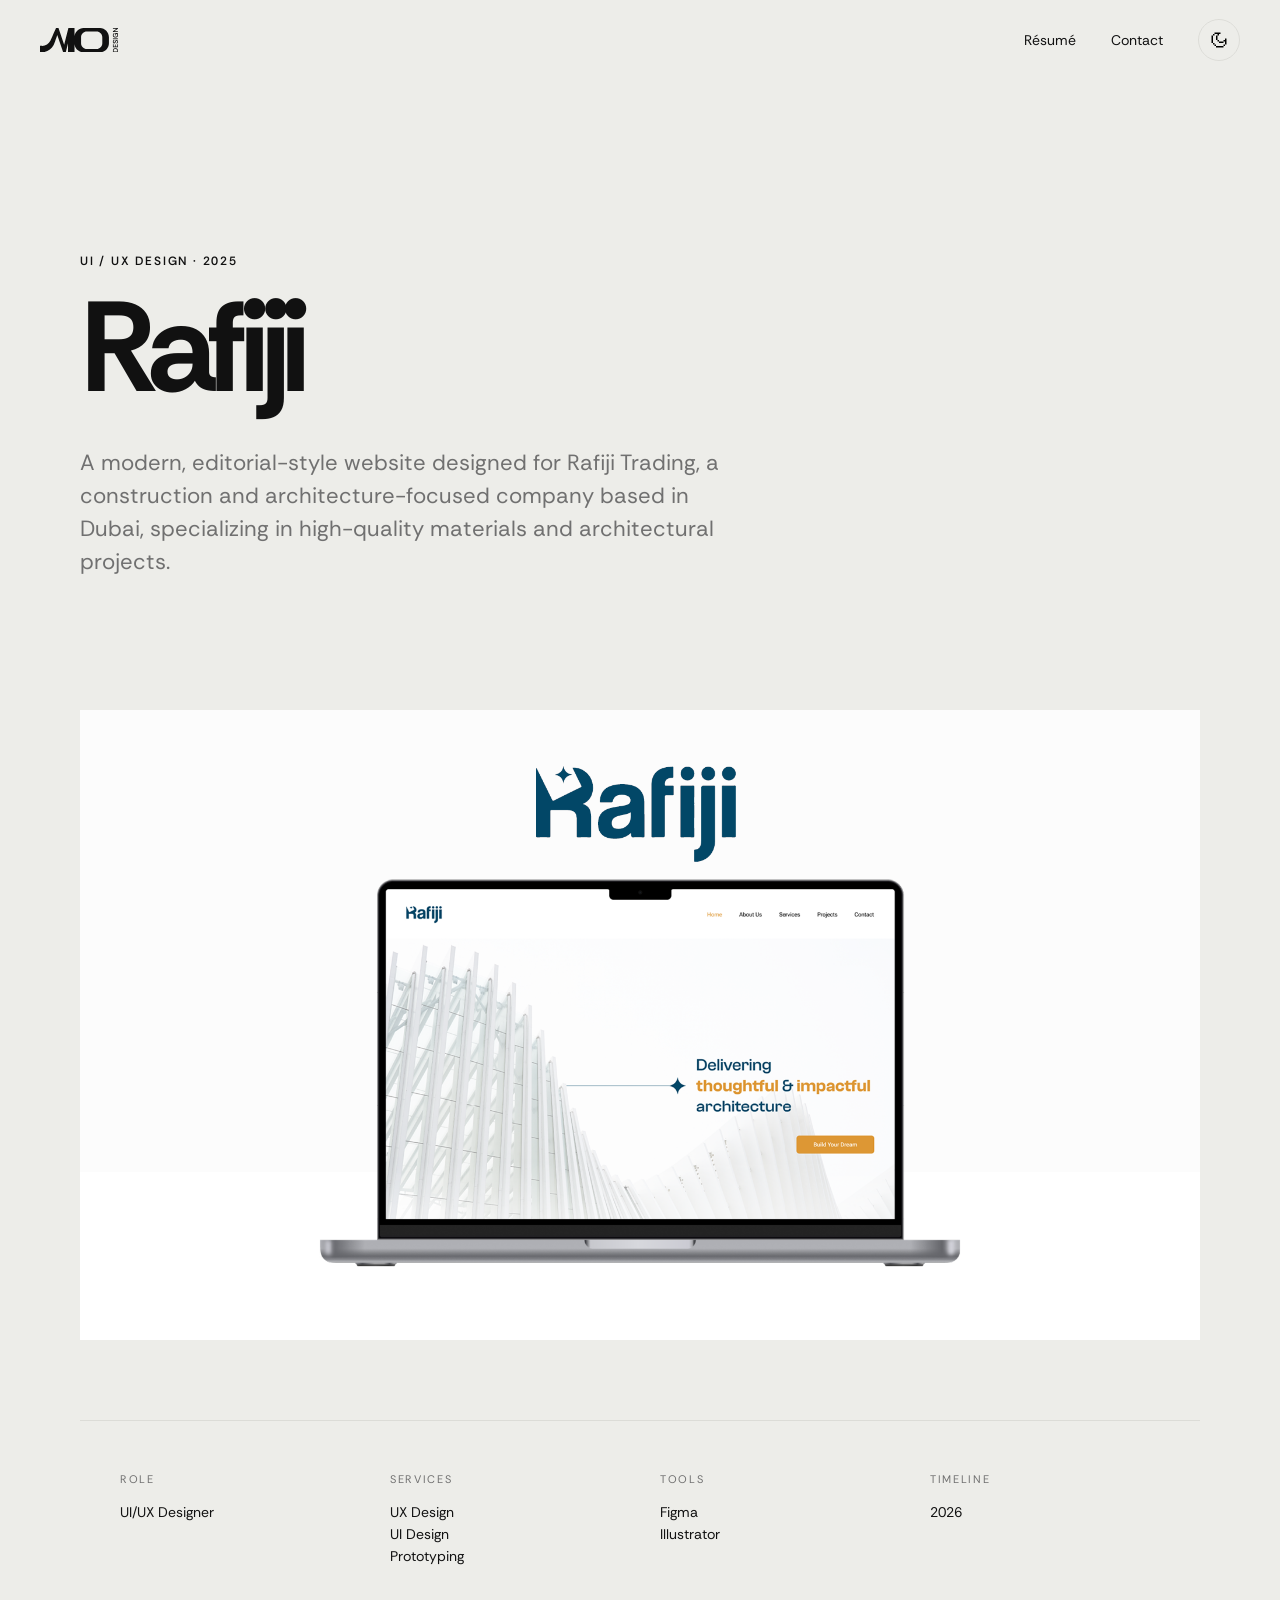
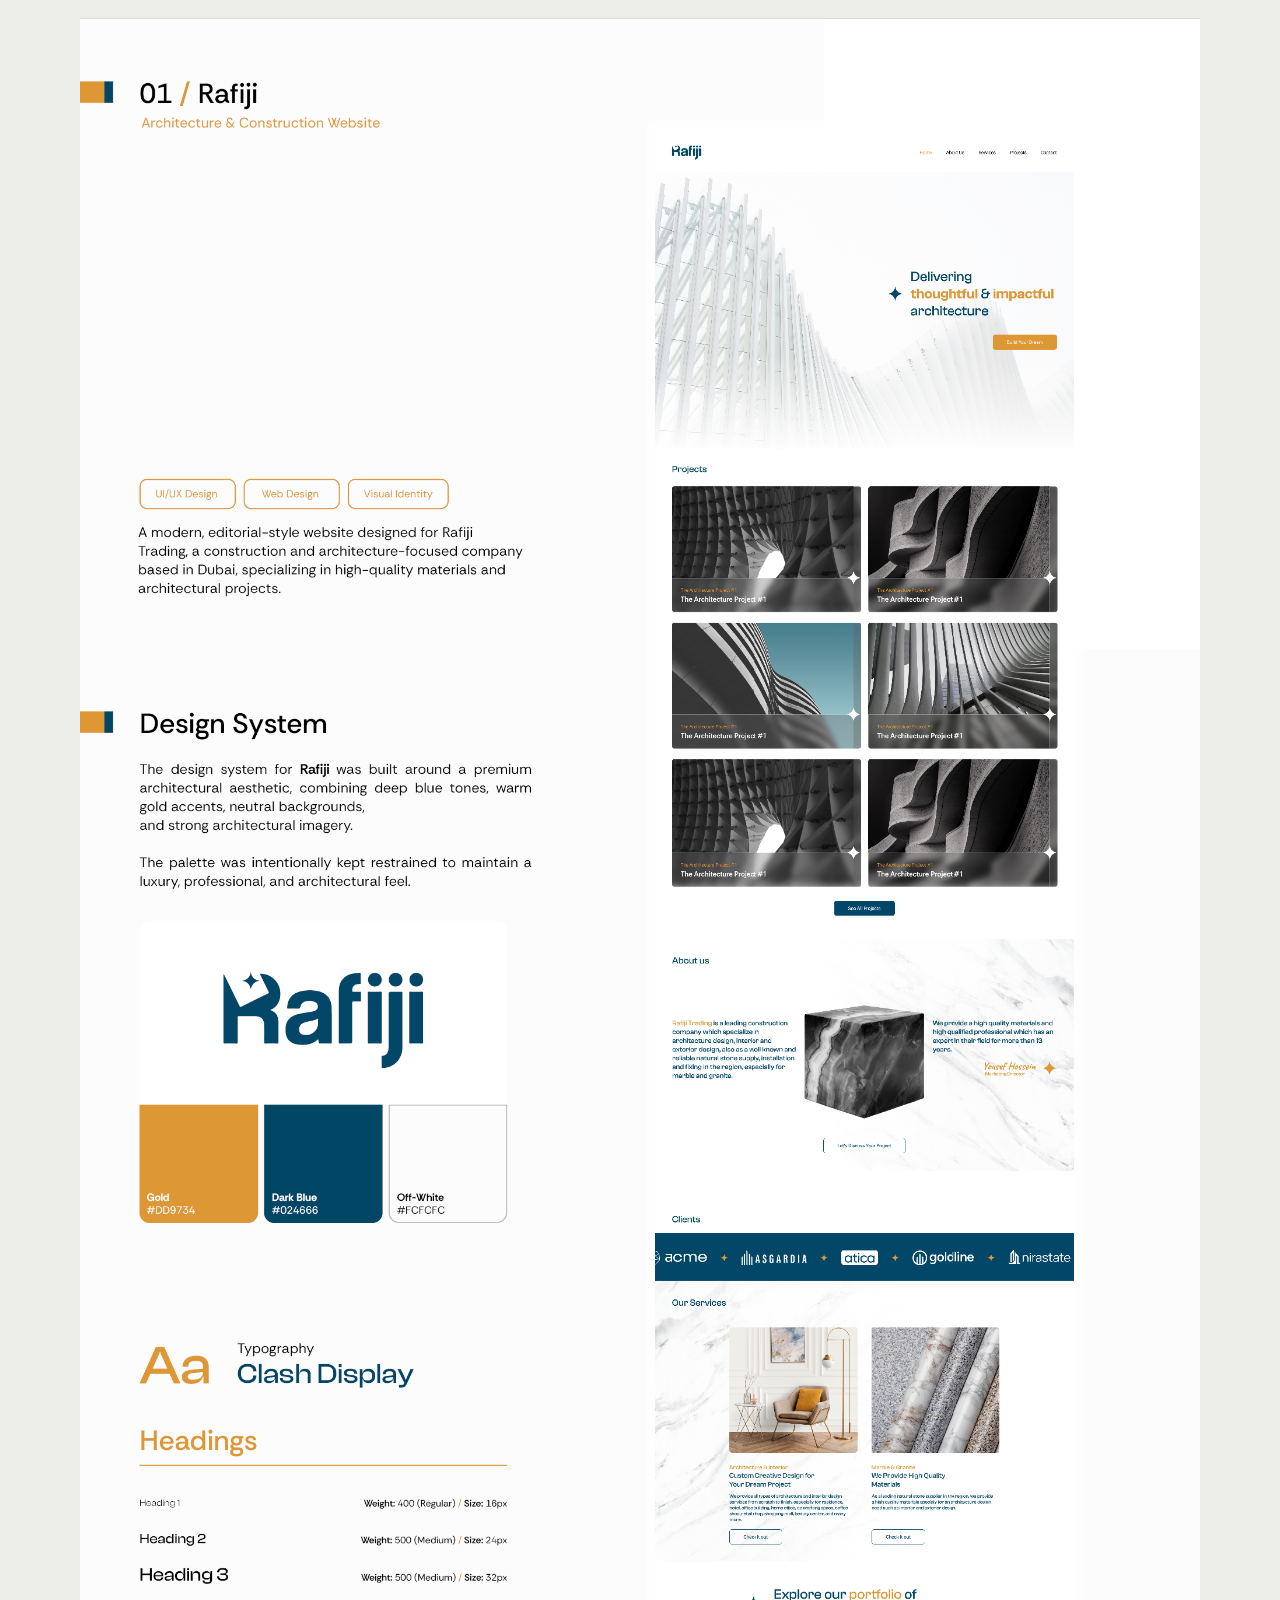
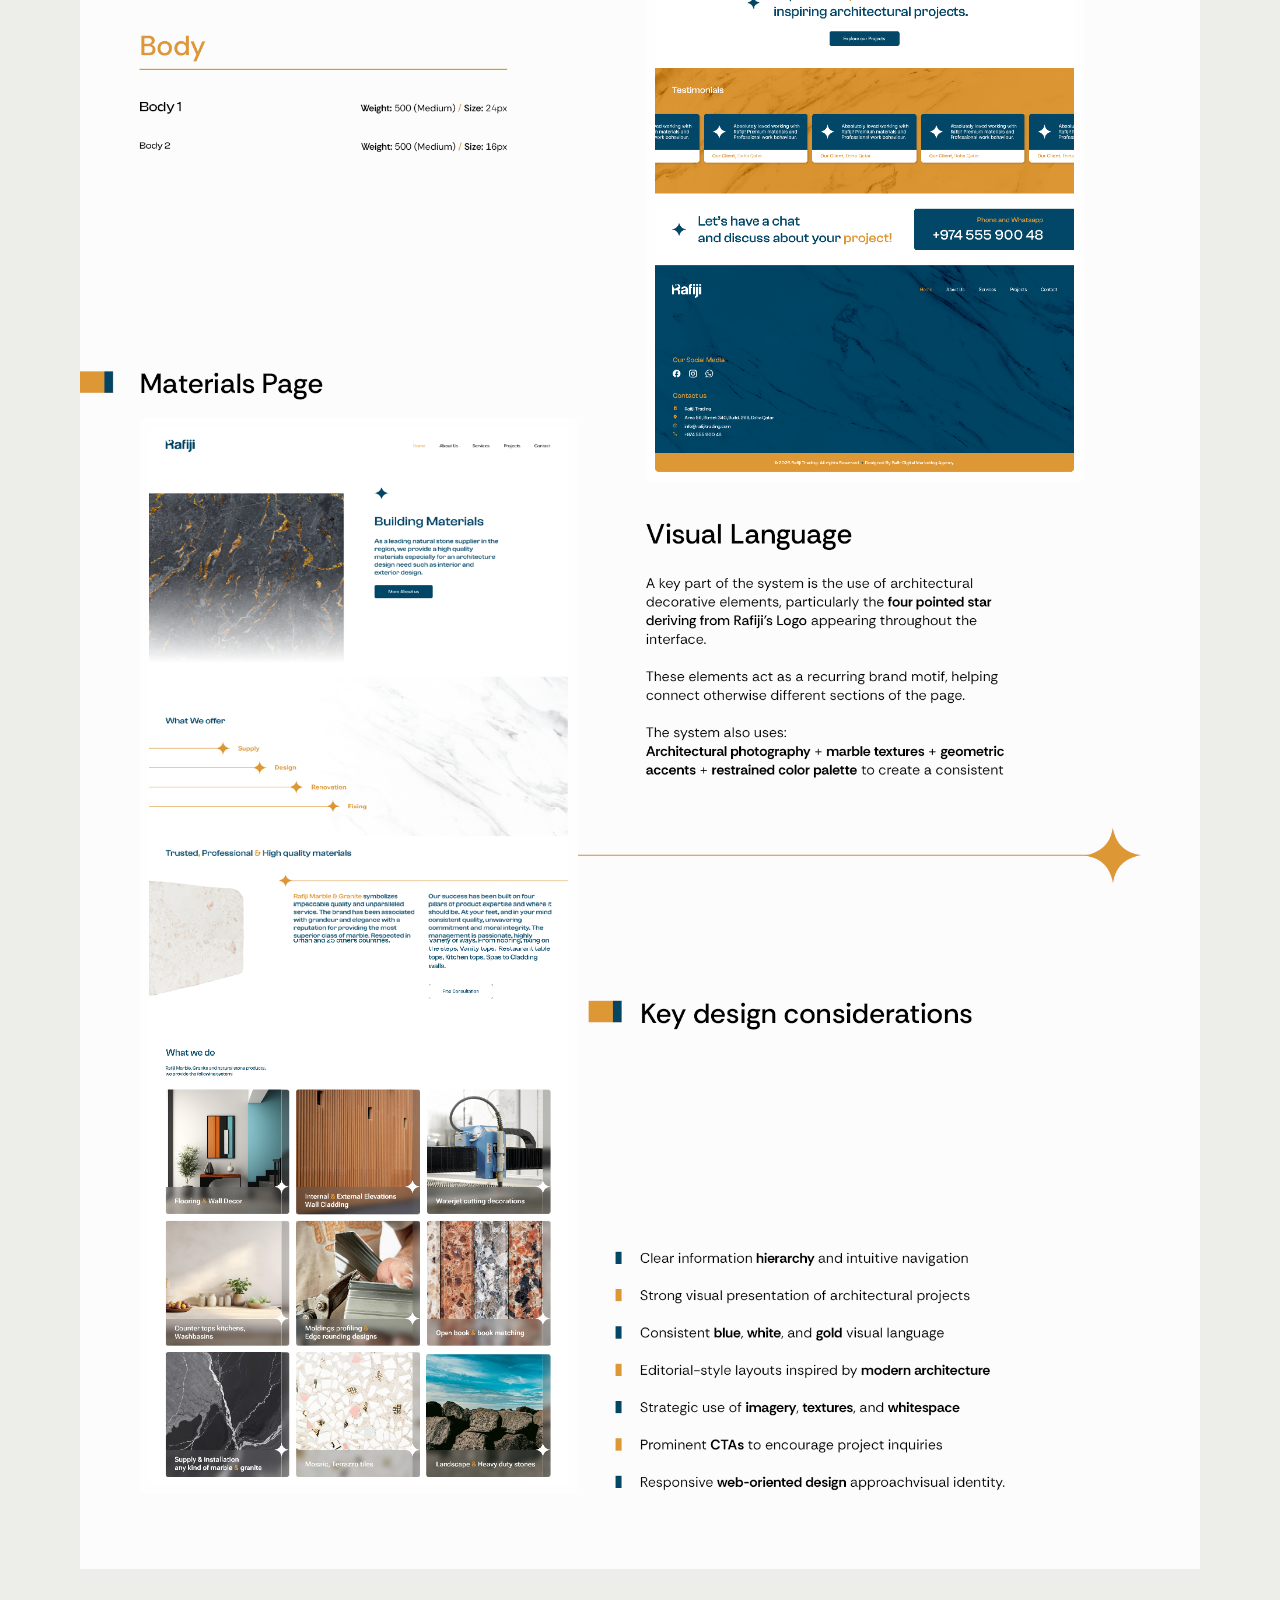
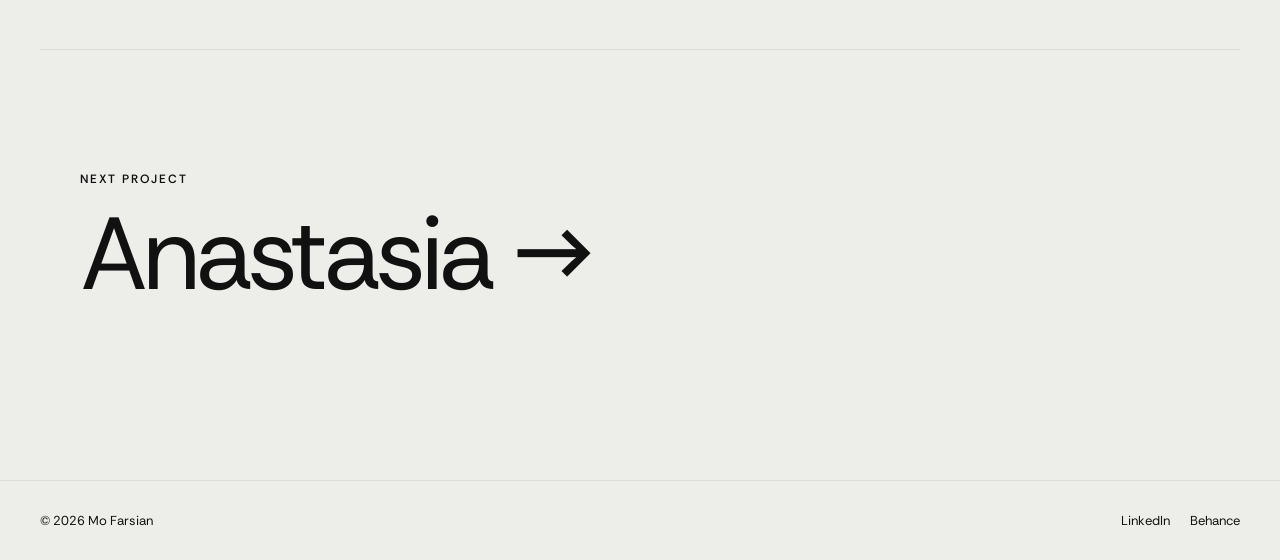
==== commit ac8ff402: "Responsive and some small changes" ====
--- a/project-01.html
+++ b/project-01.html
@@ -10,9 +10,18 @@
         content="width=device-width, initial-scale=1.0"
     >
 
-    <title>Rafiji — Mo Farsian</title>
+    <title>Mo. Farsian — Rafiji</title>
 
     <link rel="stylesheet" href="style.css">
+    <link rel="icon" type="image/x-icon" href="Images/favicons/favicon.ico">
+<link rel="icon" type="image/png" sizes="16x16" href="Images/favicons/favicon-16x16.png">
+<link rel="icon" type="image/png" sizes="32x32" href="Images/favicons/favicon-32x32.png">
+<link rel="apple-touch-icon" sizes="180x180" href="Images/favicons/apple-touch-icon.png">
+<link rel="icon" type="image/png" sizes="192x192" href="Images/favicons/android-chrome-192x192.png">
+<link rel="icon" type="image/png" sizes="512x512" href="Images/favicons/android-chrome-512x512.png">
+<meta name="theme-color" content="#ffffff">
+
+<script src="script.js"></script>
 
 </head>
 
@@ -23,28 +32,50 @@
     <!-- Navigation -->
 
     <header class="navbar">
-
-    <a href="index.html" class="logo">
-        MO. FARSIAN
-    </a>
-
-    <nav class="nav-links">
-
-        <a href="index.html#work">
-            Work
+        <a href="index.html" class="mo-logo">
+<svg id="Layer_2" data-name="Layer 2" xmlns="http://www.w3.org/2000/svg" viewBox="0 0 513.45 160.19">
+  <g id="Layer_1-2" data-name="Layer 1">
+    <path d="M393.83,0h-107.16c-30.55,0-55.82,24.55-59.52,54.12V0h-40.21l-27.93,110.62L121.69,0h-16.21s-34.4,78.73-37.21,84.76c-10.06,19.81-31.52,33.11-53.47,33.11-1.35,0-14.79-.96-14.79-.96v43.28h10c33.77,0,64.35-18.42,79.88-48.37,4.36-7.42,23.71-66.4,23.71-66.4l38.98,114.76h16.84l15.04-60.45v60.45h42.71v-53.02c3.69,29.57,28.97,53.02,59.52,53.02h107.16c33.08,0,60-27.41,60-60.5v-38.1c0-33.08-26.92-61.6-60-61.6ZM270.38,61.6c0-20.95,17.05-38,38-38h63.74c20.95,0,38,17.05,38,38v38.1c0,20.95-17.05,38-38,38h-63.74c-20.95,0-38-17.05-38-38v-38.1Z"/>
+    <g>
+      <path d="M512.89,160.19h-32.69v-10.79c0-3.89.68-7.08,2.03-9.55,1.35-2.47,3.26-4.3,5.72-5.49,2.46-1.18,5.34-1.77,8.64-1.77s6.36.63,8.8,1.89,4.31,3.14,5.58,5.63c1.28,2.49,1.91,5.59,1.91,9.29v10.79ZM508.36,154.87v-5.28c0-2.86-.47-5.14-1.4-6.84-.93-1.7-2.29-2.9-4.06-3.62-1.77-.72-3.88-1.07-6.3-1.07-4.08,0-7.08.93-9.01,2.8-1.93,1.87-2.9,4.78-2.9,8.73v5.28h23.68Z"/>
+      <path d="M512.89,127.46h-32.69v-20.74h4.48v15.41h8.73v-13.31h4.44v13.31h10.55v-15.41h4.48v20.74Z"/>
+      <path d="M513.45,90.23c0,2.24-.4,4.28-1.19,6.12s-1.96,3.29-3.5,4.37c-1.54,1.07-3.45,1.63-5.72,1.66v-5.56c1.74-.03,3.17-.64,4.27-1.82,1.11-1.18,1.66-2.76,1.66-4.72,0-1.74-.4-3.14-1.22-4.2-.81-1.06-1.95-1.59-3.41-1.59-.84,0-1.55.14-2.13.42-.58.28-1.09.75-1.54,1.4s-.89,1.53-1.31,2.62c-.42,1.09-.91,2.48-1.47,4.16-.65,1.96-1.41,3.57-2.27,4.81-.86,1.25-1.85,2.16-2.99,2.73-1.14.58-2.4.86-3.81.86-1.99,0-3.67-.47-5.04-1.42-1.37-.95-2.4-2.24-3.11-3.88-.7-1.64-1.05-3.45-1.05-5.44s.36-3.85,1.07-5.46,1.77-2.93,3.15-3.92c1.39-1,3.07-1.51,5.07-1.54v5.65c-1.34,0-2.48.5-3.41,1.49-.93,1-1.4,2.32-1.4,3.97-.03,1.4.33,2.59,1.07,3.57.75.98,1.84,1.47,3.27,1.47,1,0,1.82-.32,2.48-.96.65-.64,1.23-1.55,1.73-2.73.5-1.18,1.04-2.62,1.64-4.3.34-1.03.75-2.08,1.21-3.15.47-1.07,1.07-2.05,1.8-2.94.73-.89,1.63-1.61,2.71-2.17,1.07-.56,2.4-.84,3.99-.84,1.96,0,3.65.51,5.07,1.52,1.42,1.01,2.5,2.37,3.25,4.09s1.12,3.63,1.12,5.74Z"/>
+      <path d="M512.89,73.84h-32.69v-5.32h32.69v5.32Z"/>
+      <path d="M513.45,48.01c0,3.11-.71,5.82-2.13,8.1-1.42,2.29-3.39,4.07-5.91,5.35-2.52,1.28-5.43,1.91-8.73,1.91s-6.1-.62-8.69-1.87c-2.58-1.25-4.62-3.07-6.12-5.49s-2.24-5.36-2.24-8.85c0-3.77.91-6.9,2.73-9.39,1.82-2.49,4.32-4.11,7.5-4.86v5.98c-1.65.47-2.96,1.41-3.92,2.83-.96,1.42-1.45,3.23-1.45,5.44,0,2.34.51,4.31,1.54,5.91,1.03,1.6,2.45,2.82,4.27,3.64,1.82.82,3.96,1.24,6.42,1.24s4.55-.41,6.35-1.24c1.81-.82,3.2-2.02,4.18-3.57.98-1.56,1.47-3.41,1.47-5.56,0-3.02-.82-5.32-2.45-6.91-1.64-1.59-3.84-2.55-6.61-2.9v10.83h-4.39v-16.3h17.61v4.86l-4.67.42c1.68,1.12,2.97,2.49,3.88,4.11.9,1.62,1.35,3.72,1.35,6.31Z"/>
+      <path d="M512.89,26.67h-32.69v-5.32l23.96-16.02h-23.96V0h32.69v5.32l-23.91,16.02h23.91v5.32Z"/>
+    </g>
+  </g>
+</svg>
         </a>
-
-        <a href="index.html#about">
-            About
-        </a>
-
-        <a href="index.html#contact">
-            Contact
-        </a>
-
-    </nav>
-
-</header>
+        
+        <nav class="nav-links">
+
+            <a href="https://drive.google.com/file/d/1i35L6vG6WUDHnHe5bXITHP7Zoy3vDRfC/view?usp=sharing" target="_blank">
+                Résumé
+            </a>
+
+            <a href="#contact">
+                Contact
+            </a>
+
+
+            <button class="theme-toggle" id="theme-toggle" aria-label="Switch to night mode">
+  <img
+    class="theme-icon theme-icon-light"
+    src="./Images/icons/moon.svg"
+    alt=""
+  >
+
+  <img
+    class="theme-icon theme-icon-dark"
+    src="./Images/icons/sun.svg"
+    alt=""
+  >
+</button>
+
+        </nav>
+
+    </header>
 
 
 
--- a/style.css
+++ b/style.css
@@ -9,19 +9,29 @@
 
 
 :root {
-
-    --background: #edede9;
-
-    --surface: #ffffff;
-
-    --text: #111111;
-
-    --muted: #707070;
-
-    --border: #dcdcd7;
-
-    --accent: #a681f8;
-
+  --background: #edede9;
+  --surface: #ffffff;
+  --text: #111111;
+  --muted: #707070;
+  --border: #dcdcd7;
+  --accent: #a681f8;
+
+  --nav-background: rgba(237, 237, 233, 0.82);
+  --button-background: #111111;
+  --button-text: #ffffff;
+}
+
+[data-theme="dark"] {
+  --background: #0d0d0c;
+  --surface: #17171a;
+  --text: #f1f1ef;
+  --muted: #99999f;
+  --border: #393E46;
+  --accent: #a681f8;
+
+  --nav-background: #0d0d0cd1;
+  --button-background: #f1f1ef;
+  --button-text: #0d0d0f;
 }
 
 
@@ -56,6 +66,10 @@
 
     overflow-x: hidden;
 
+    transition:
+    background-color 0.4s ease,
+    color 0.4s ease;
+
 }
 
 
@@ -121,14 +135,15 @@
 
     top: 0;
 
-    background:
-        rgba(237, 237, 233, 0.851);
+    background: var(--nav-background);
 
     backdrop-filter: blur(12px);
 
     -webkit-backdrop-filter: blur(12px);
 
     z-index: 100;
+
+  transition: background-color 0.4s ease;
 
 }
 
@@ -153,8 +168,8 @@
 .nav-links {
 
     display: flex;
-
     gap: 35px;
+    align-items: center;
 
 }
 
@@ -195,6 +210,19 @@
 
 }
 
+.mo-logo {
+    fill: var(--text);
+    height: 100%;
+    width: 78px;
+    max-height: 24px;
+    transition:
+    fill 0.3s ease;
+}
+
+.mo-logo:hover {
+    fill: var(--accent);
+}
+
 
 /* =========================================
    HERO
@@ -202,22 +230,26 @@
 
 .hero {
 
-    min-height:
-        calc(100vh - 80px);
-
     display: flex;
 
     align-items: center;
-
-    padding-top: 60px;
+justify-content: left;
 
 }
 
 
 .hero-text {
-
-    max-width: 1000px;
-
+    font-size:
+        clamp(36px, 2vw, 64px);
+    font-weight: 500;
+}
+
+.hero-text p {
+    color: var(--muted);
+}
+
+.hero-text b {
+    color: var(--text);
 }
 
 
@@ -246,23 +278,39 @@
 
 }
 
-.orchid {
-    position: relative;
-    width: 100%;
-    padding-inline: 5em;
-}
-
-.orchid img {
-    z-index: -1;
-    position: absolute;
-    max-height: 50em;
-    min-height: 10em;
-    opacity: 25%;
-    display: block;
-    justify-self: anchor-center;
-}
-
-
+.hero-gif {
+    margin-inline: 8px;
+}
+
+.hero-sub {
+    display: flex;
+    gap: 24px;
+    padding-top: 48px;
+    justify-content: normal;
+}
+
+.hero-sub a {
+    font-size: 16px;
+    font-weight: 600;
+    color: var(--muted);
+    display: inline-flex;
+    align-items: center;
+    gap: 16px;
+    transition:
+    color 0.3s ease,
+    transform 0.3s ease;
+}
+
+.hero-sub a:hover {
+    color: var(--accent);
+    transform: translateY(-3px);
+}
+
+.sub-divider {
+    color: var(--muted);
+    font-size: 32px;
+    font-weight: 400;
+}
 /* =========================================
    BUTTON
 ========================================= */
@@ -275,9 +323,8 @@
 
     justify-content: center;
 
-    background: var(--text);
-
-    color: white;
+    background: var(--button-background);
+  color: var(--button-text);
 
     padding: 16px 24px;
 
@@ -285,9 +332,10 @@
 
     border-radius: 12px;
 
-    transition:
-        transform 0.25s ease,
-        background 0.25s ease;
+  transition:
+    background-color 0.3s ease,
+    color 0.3s ease,
+    transform 0.3s ease;
 
 }
 
@@ -372,15 +420,14 @@
 
     max-width: 700px;
 
-    margin-bottom: 70px;
+    margin-bottom: 48px;
 
 }
 
 
 .section-heading h2 {
 
-    font-size:
-        clamp(40px, 5vw, 70px);
+    font-size: 2em;
 
     line-height: 1;
 
@@ -388,6 +435,14 @@
 
 }
 
+.section-heading h2:before {
+    position: relative;
+    content: "■";
+    padding-right: 12px;
+    color: var(--accent);
+    bottom: 4px;
+}
+
 
 /* =========================================
    PROJECTS
@@ -408,6 +463,20 @@
 
     width: 100%;
 
+}
+
+.project-categories {
+    display: flex;
+    gap: 16px;
+}
+
+.categories-txt {
+    color: var(--text);
+    border: 1px solid lightgray;
+    padding: 8px 16px;
+    border-radius: 12px;
+    cursor: default;
+    font-weight: 500;
 }
 
 
@@ -452,8 +521,9 @@
     display: block;
 
     width: 100%;
-
-    height: 650px;
+    height: 100%;
+    aspect-ratio: 1.5;
+    height: 100%;
 
     overflow: hidden;
 
@@ -528,57 +598,48 @@
 ========================================= */
 
 .project-info {
-
     display: flex;
-
     align-items: flex-start;
-
+    padding-top: 22px;
+    flex-direction: column;
+}
+
+
+.project-info h3 {
+
+    font-size: 25px;
+
+    line-height: 1.2;
+
+    margin-bottom: 5px;
+
+}
+
+
+.project-info p {
+
+    color: var(--muted);
+
+    font-size: 14px;
+
+}
+
+
+.project-link {
+
+    font-size: 14px;
+
+    margin-top: 5px;
+
+    transition: color 0.25s ease;
+
+}
+
+.project-link-container {
+    display: flex;
     justify-content: space-between;
-
-    padding-top: 22px;
-
-}
-
-
-.project-number {
-
-    font-size: 12px !important;
-
-    color: var(--accent) !important;
-
-    margin-bottom: 8px;
-
-}
-
-
-.project-info h3 {
-
-    font-size: 25px;
-
-    line-height: 1.2;
-
-    margin-bottom: 5px;
-
-}
-
-
-.project-info p {
-
-    color: var(--muted);
-
-    font-size: 14px;
-
-}
-
-
-.project-link {
-
-    font-size: 14px;
-
-    margin-top: 5px;
-
-    transition: color 0.25s ease;
-
+    align-items: center;
+    width: 100%;
 }
 
 
@@ -625,40 +686,19 @@
 ========================================= */
 
 .skill-list {
-
     display: flex;
-
     flex-wrap: wrap;
-
     gap: 12px;
-
 }
 
 
 .skill-list span {
-
     border:
         1px solid var(--border);
 
     padding: 14px 20px;
-
     font-size: 14px;
-
-    transition:
-        background 0.2s ease,
-        color 0.2s ease;
-
-}
-
-
-.skill-list span:hover {
-
-    background: var(--text);
-
-    color: white;
-
-}
-
+}
 
 /* =========================================
    CONTACT
@@ -763,11 +803,11 @@
     }
 
 
-    .project-image {
+    /* .project-image {
 
         height: 500px;
 
-    }
+    } */
 
 
     .about {
@@ -794,7 +834,7 @@
     section {
 
         padding:
-            80px 20px;
+            48px 20px;
 
     }
 
@@ -836,11 +876,13 @@
 
     .hero {
 
-        min-height: 75vh;
-
-        padding-top: 50px;
-
-        padding-bottom: 60px;
+        min-height: 50vh;
+
+        padding-top: 48px;
+
+        padding-bottom: 0;
+
+        align-items: start;
 
     }
 
@@ -891,9 +933,6 @@
 
     .section-heading h2 {
 
-        font-size:
-            clamp(38px, 11vw, 55px);
-
         line-height: 0.95;
 
     }
@@ -926,11 +965,11 @@
     }
 
 
-    .project-image {
+    /* .project-image {
 
         height: 400px;
 
-    }
+    } */
 
 
     /*
@@ -978,6 +1017,15 @@
 
     }
 
+    .project-link-container {
+    align-items: start;
+    flex-direction: column;
+}
+
+
+.categories-txt {
+    padding: 8px 12px;
+}
 
     /* ABOUT */
 
@@ -1087,11 +1135,11 @@
     }
 
 
-    .project-image {
+    /* .project-image {
 
         height: 330px;
 
-    }
+    } */
 
 }
 
@@ -1701,4 +1749,119 @@
 
     }
 
+}
+
+/* ========================================
+   SCROLL REVEAL ANIMATIONS
+======================================== */
+
+.reveal {
+  opacity: 0;
+  transform: translateY(40px);
+  transition:
+    opacity 0.8s ease,
+    transform 0.8s cubic-bezier(0.22, 1, 0.36, 1);
+}
+
+.reveal.is-visible {
+  opacity: 1;
+  transform: translateY(0);
+}
+
+/* Slightly different animation for project cards */
+.project-card.reveal {
+  transform: translateY(50px);
+}
+
+.project-card.reveal.is-visible {
+  transform: translateY(0);
+}
+
+/* Staggered project animations */
+.project-card:nth-child(1) {
+  transition-delay: 0s;
+}
+
+.project-card:nth-child(2) {
+  transition-delay: 0.08s;
+}
+
+.project-card:nth-child(3) {
+  transition-delay: 0.16s;
+}
+
+.project-card:nth-child(4) {
+  transition-delay: 0.24s;
+}
+
+/* Hero animation */
+.hero .reveal {
+  transform: translateY(30px);
+}
+
+.hero .reveal.is-visible {
+  transform: translateY(0);
+}
+
+/* Respect users who prefer reduced motion */
+@media (prefers-reduced-motion: reduce) {
+  .reveal,
+  .project-card.reveal {
+    opacity: 1;
+    transform: none;
+    transition: none;
+  }
+}
+
+/* ========================================
+   THEME TOGGLE
+======================================== */
+
+.theme-toggle {
+  width: 42px;
+  height: 42px;
+  padding: 0;
+
+  display: flex;
+  align-items: center;
+  justify-content: center;
+
+  border: 1px solid var(--border);
+  border-radius: 50%;
+
+  background: transparent;
+  cursor: pointer;
+
+  transition:
+    border-color 0.3s ease,
+    transform 0.3s ease;
+}
+
+.theme-toggle:hover {
+  border-color: var(--text);
+  transform: rotate(10deg);
+}
+
+.theme-icon {
+  width: 18px;
+  height: 18px;
+  display: block;
+
+  transition:
+    opacity 0.25s ease,
+    transform 0.35s ease;
+}
+
+/* Light mode → show moon */
+.theme-icon-dark {
+  display: none;
+}
+
+/* Dark mode → show sun */
+[data-theme="dark"] .theme-icon-light {
+  display: none;
+}
+
+[data-theme="dark"] .theme-icon-dark {
+  display: block;
 }
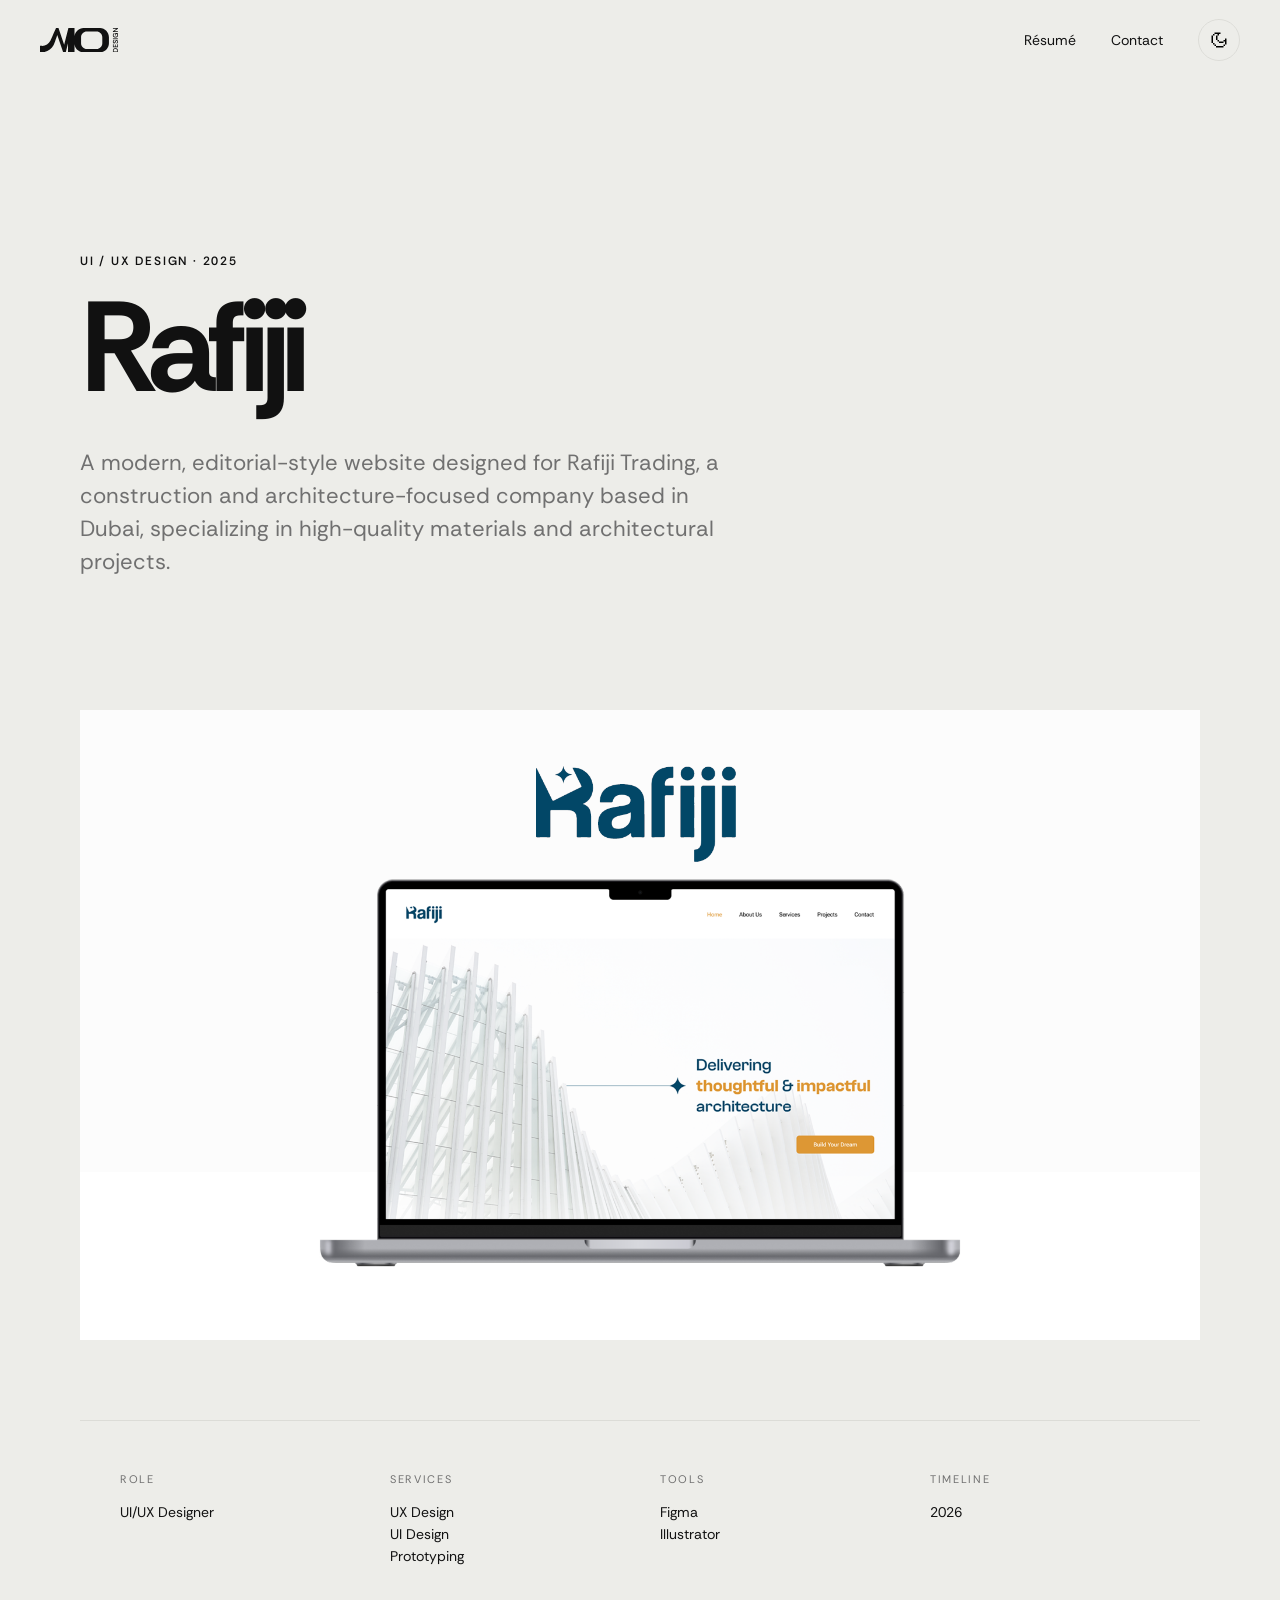
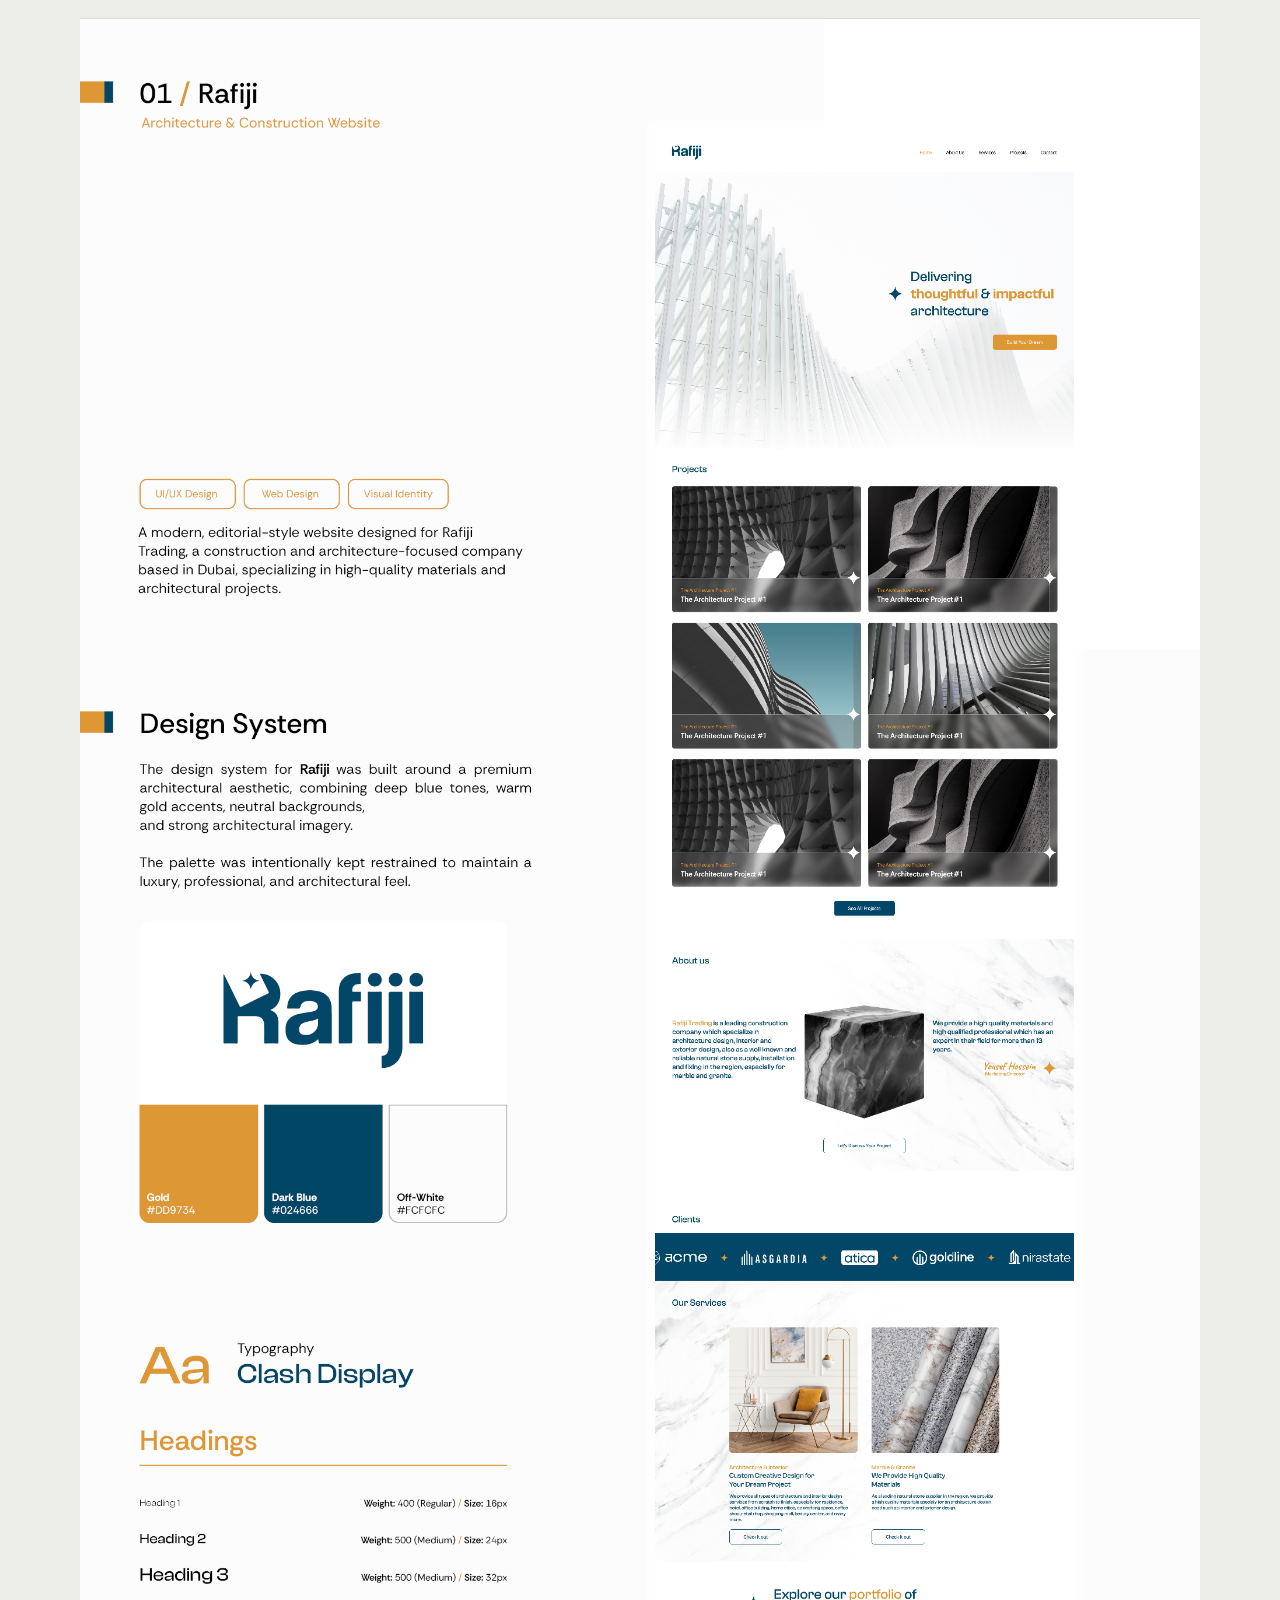
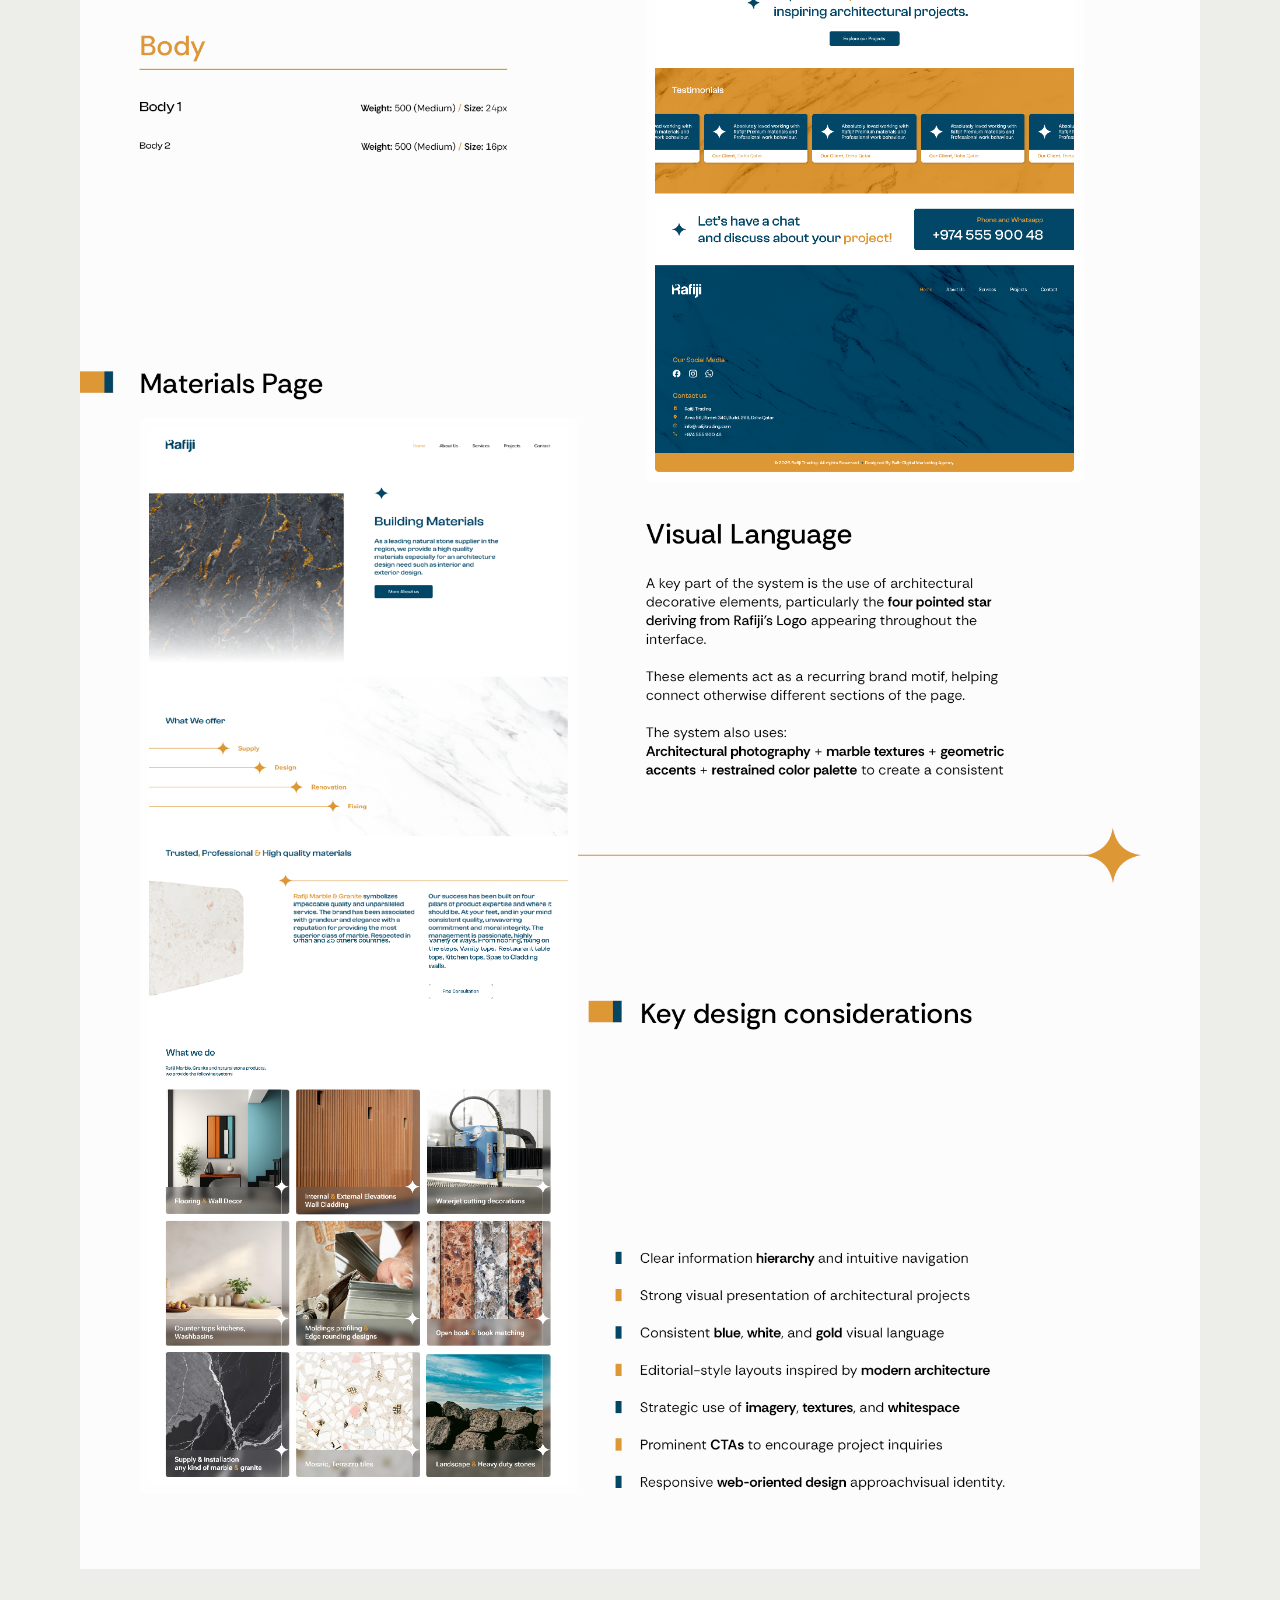
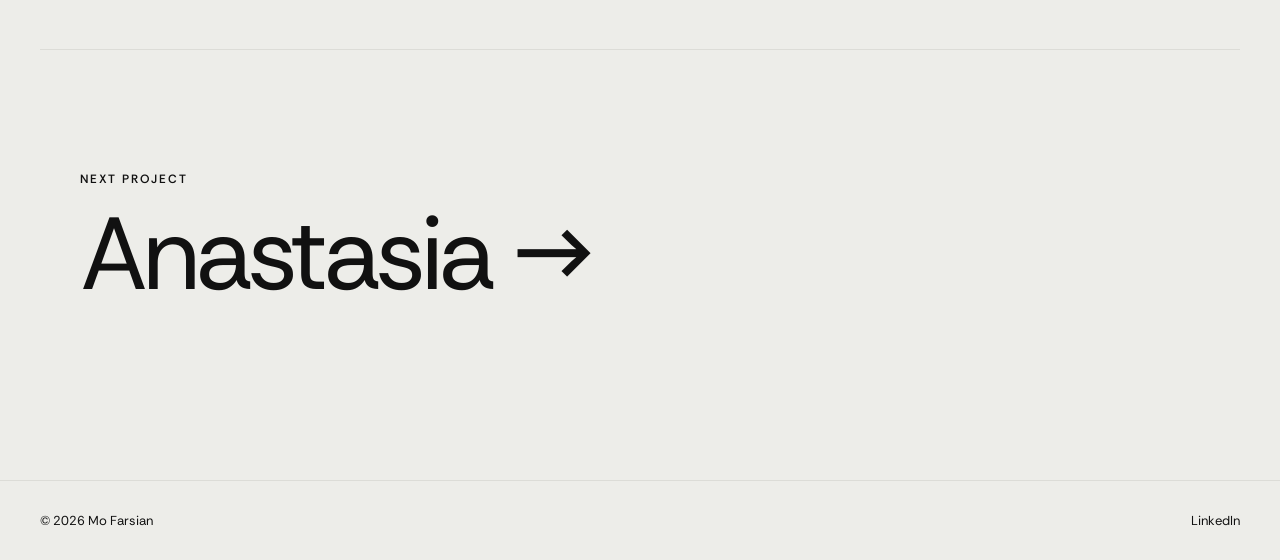
==== commit 5daaacf3: "Bug Fixes" ====
--- a/project-01.html
+++ b/project-01.html
@@ -50,11 +50,11 @@
         
         <nav class="nav-links">
 
-            <a href="https://drive.google.com/file/d/1i35L6vG6WUDHnHe5bXITHP7Zoy3vDRfC/view?usp=sharing" target="_blank">
+            <a href="Files/CV.pdf" download>
                 Résumé
             </a>
 
-            <a href="#contact">
+            <a href="mailto:mofarsian.designs@email.com">
                 Contact
             </a>
 
@@ -603,14 +603,10 @@
 
         <div>
 
-            <a href="#">
+            <a href="https://www.linkedin.com/in/mohammad-farsian-610218201/" target="_blank">
                 LinkedIn
             </a>
 
-            <a href="#">
-                Behance
-            </a>
-
         </div>
 
     </footer>
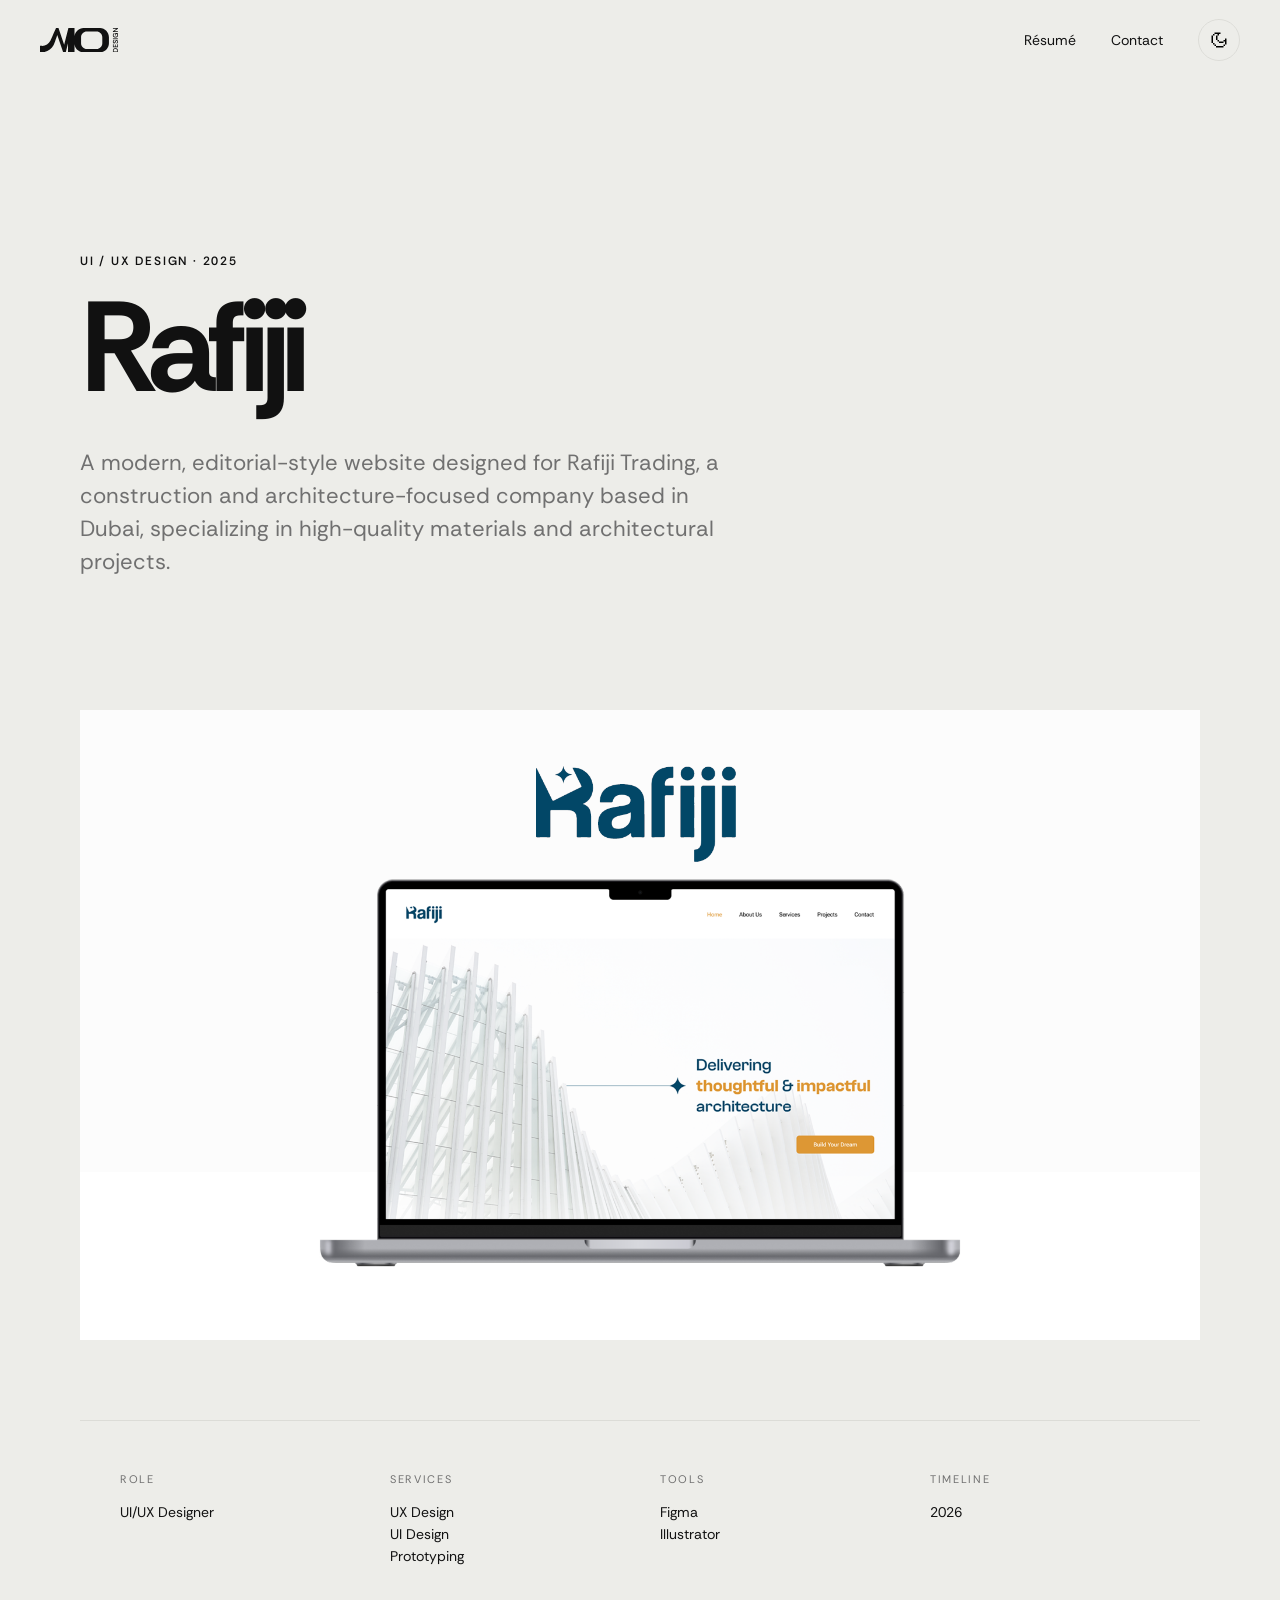
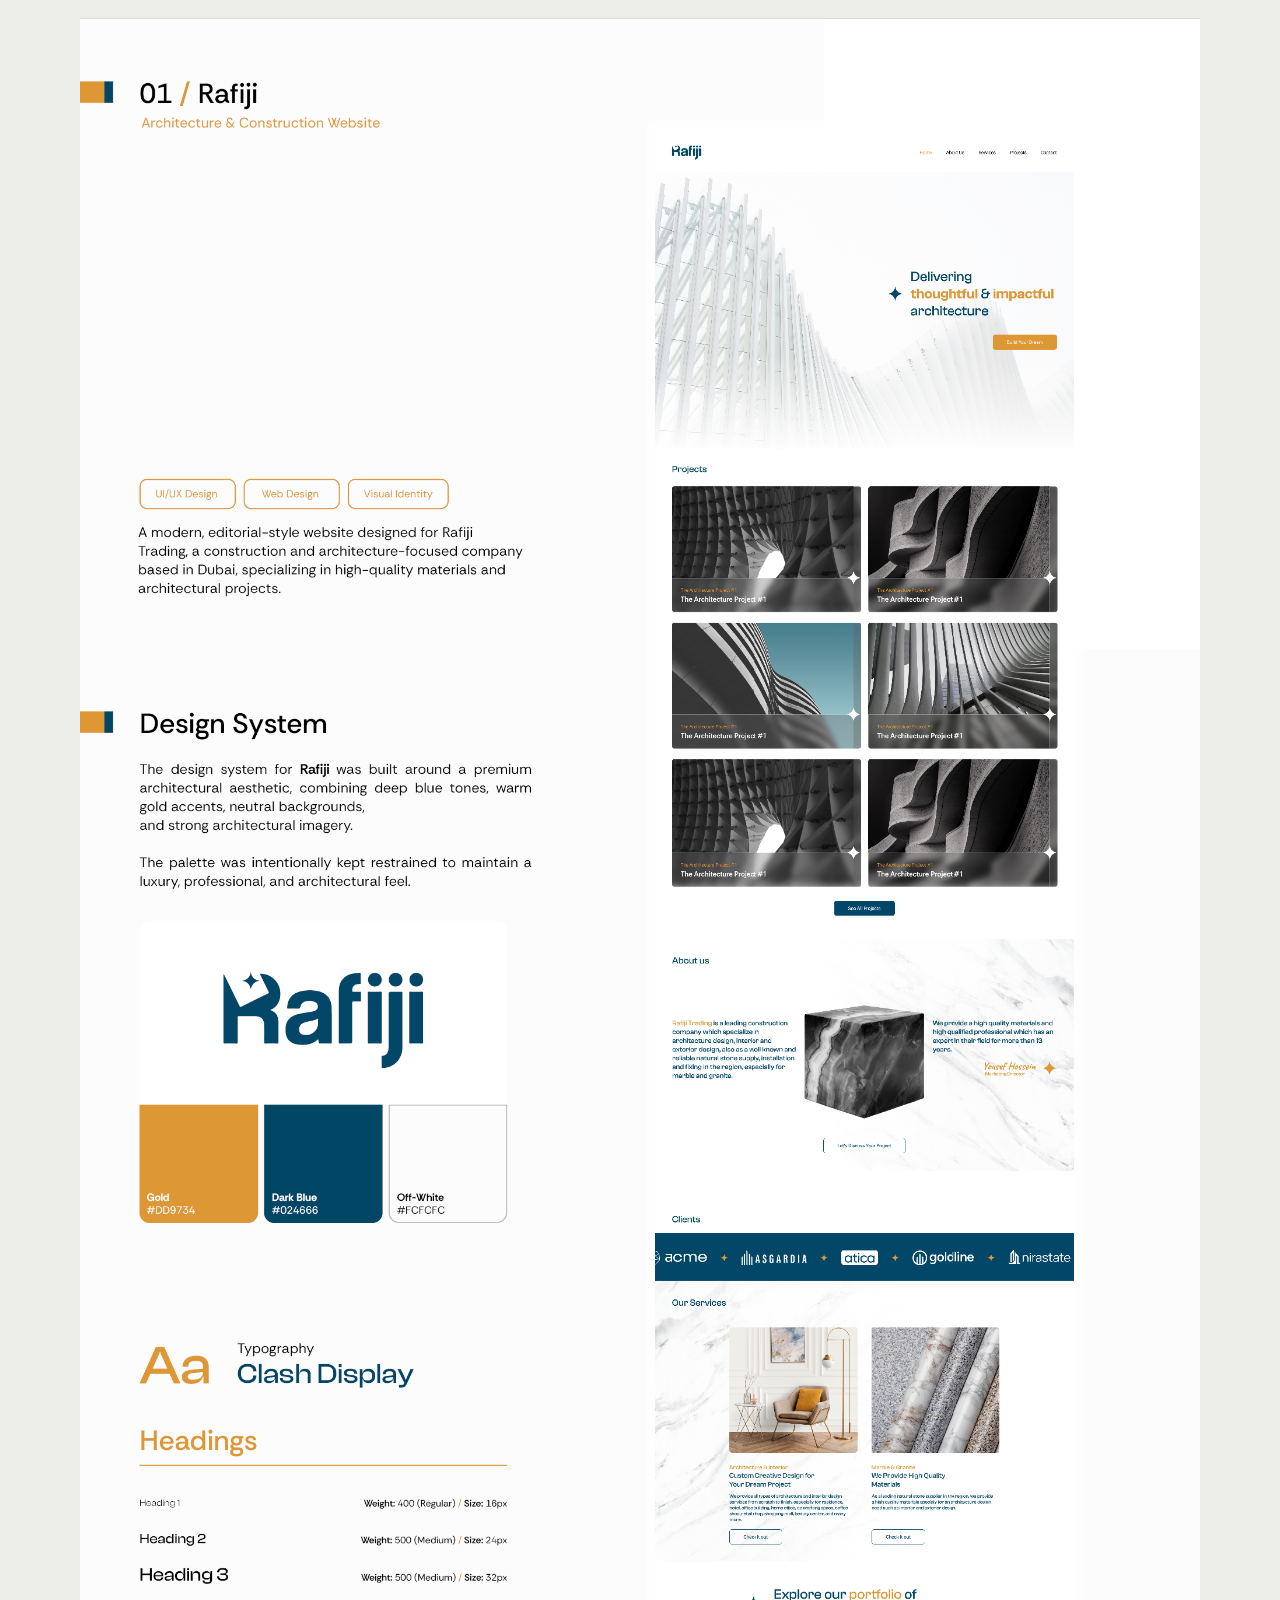
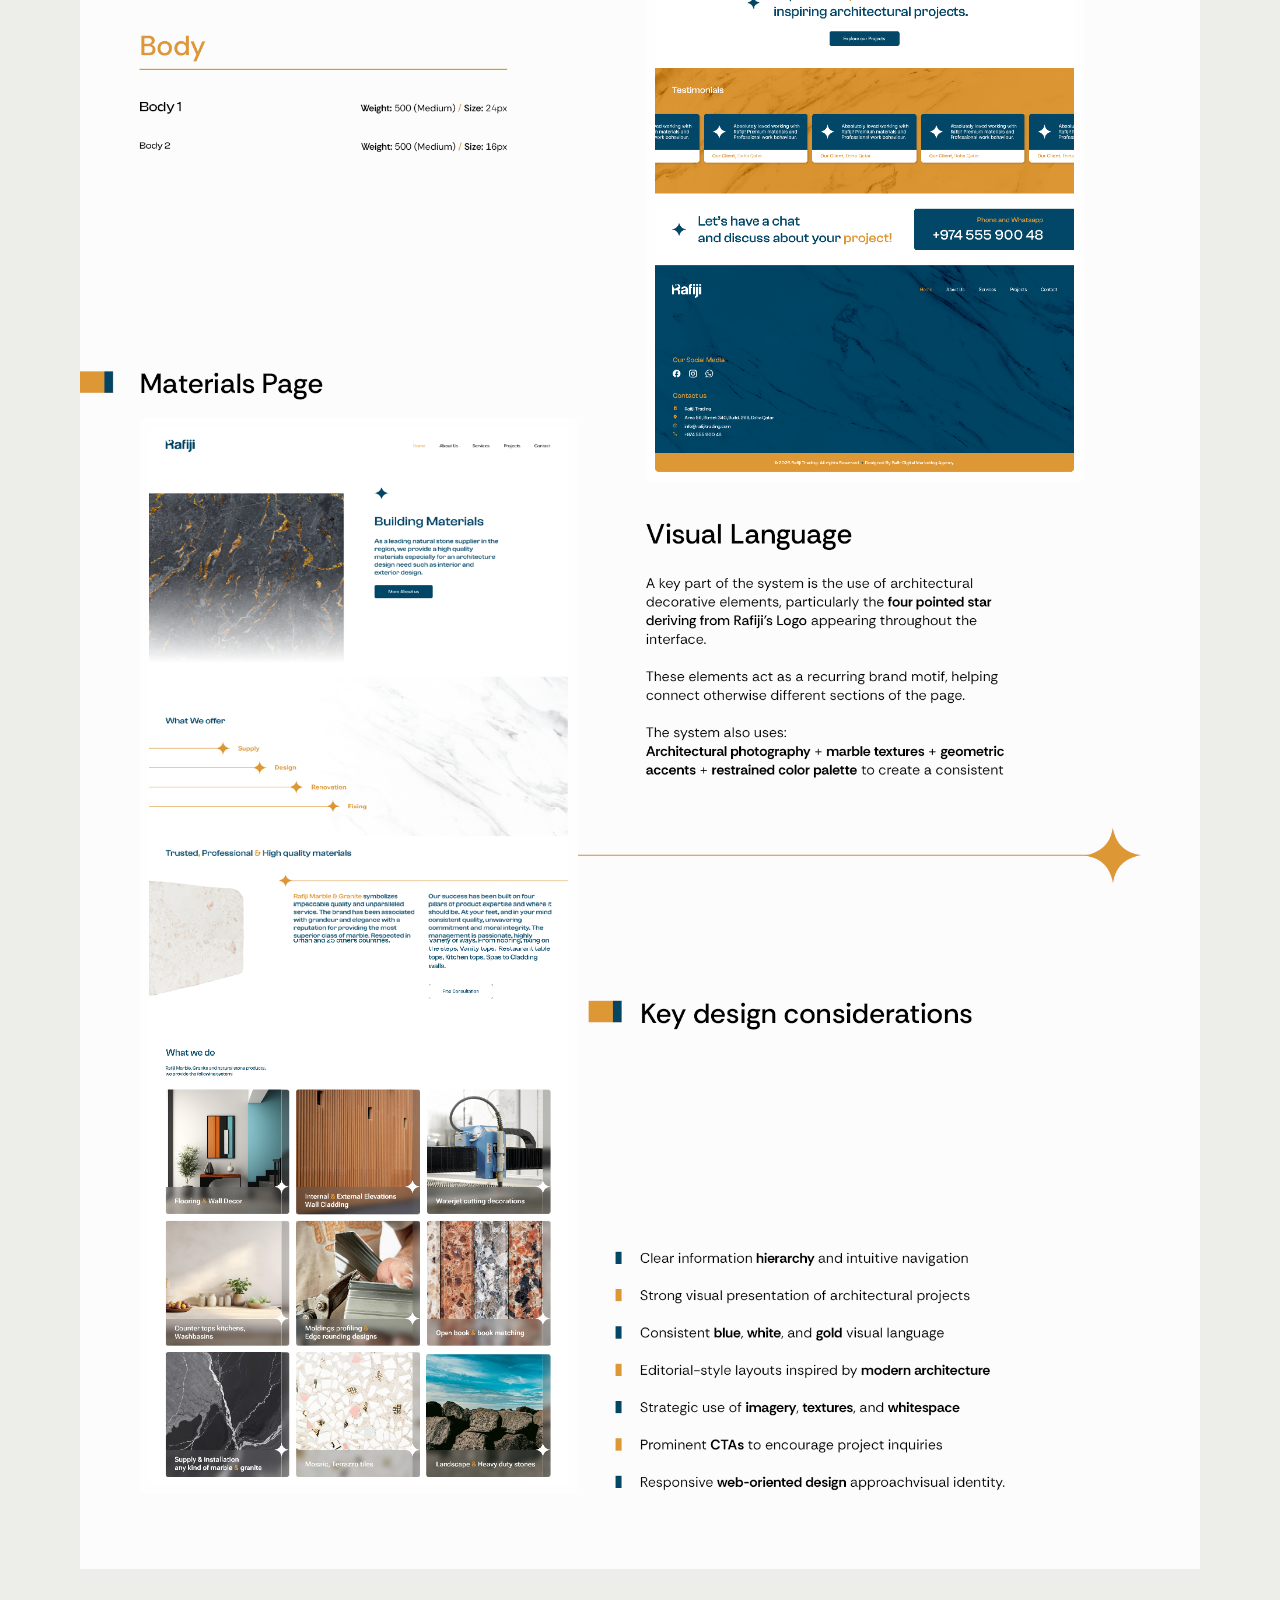
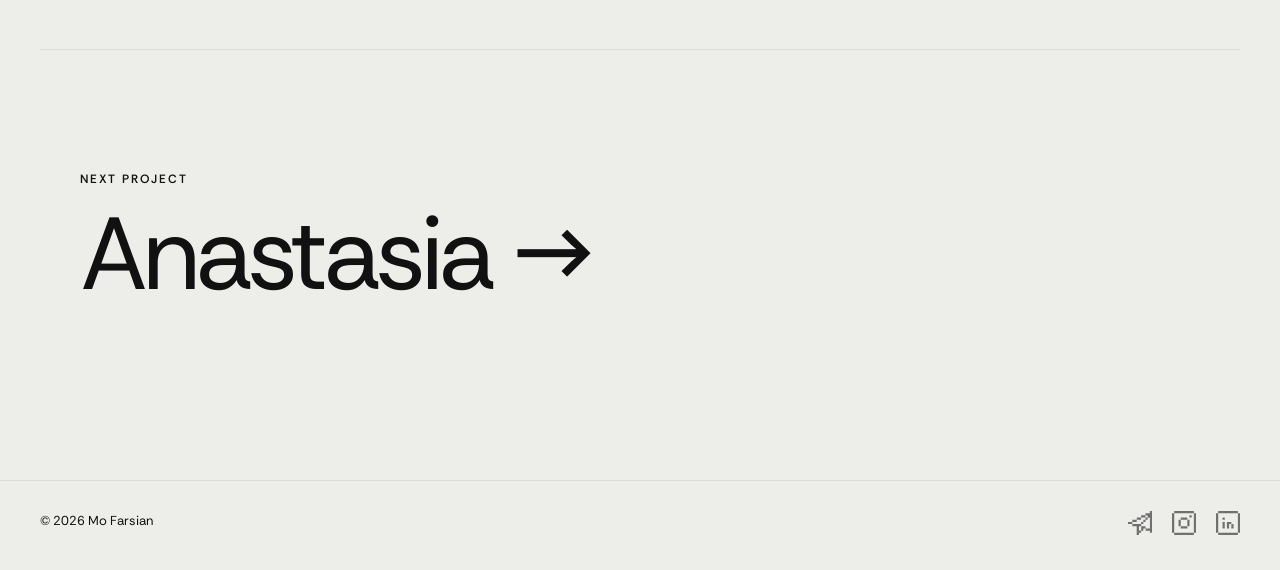
==== commit 2200d658: "Social Media in Footer" ====
--- a/project-01.html
+++ b/project-01.html
@@ -601,10 +601,29 @@
             © 2026 Mo Farsian
         </p>
 
+
         <div>
 
+            <a href="https://t.me/mofarsian_designs" target="_blank">
+                <svg id="Layer_1" xmlns="http://www.w3.org/2000/svg" width="24" height="24" version="1.1" viewBox="0 0 29.3 29.3">
+  <path d="M26.7,26.7h2.7V0h-2.7v2.7h-5.3v2.7h2.7v2.7h2.7v13.3h-5.3v2.7h5.3v2.7ZM0,16h5.3v-2.7H0v2.7ZM10.7,29.3h2.7v-2.7h2.7v-2.7h-2.7v-5.3h2.7v-2.7H5.3v2.7h5.3v10.7ZM5.3,13.3h5.3v-2.7h-5.3v2.7ZM16,24h2.7v-2.7h2.7v-2.7h-5.3v5.3ZM16,16h2.7v-2.7h-2.7v2.7ZM10.7,10.7h5.3v-2.7h-5.3v2.7ZM18.7,13.3h2.7v-2.7h-2.7v2.7ZM16,8h5.3v-2.7h-5.3v2.7ZM21.3,10.7h2.7v-2.7h-2.7v2.7Z"/>
+</svg>
+            </a>
+
+            <a href="https://www.instagram.com/mofarsian?stkn=cG9hNnpwdHFveWpp" target="_blank">
+                <svg id="Layer_1" xmlns="http://www.w3.org/2000/svg" width="24" height="24" version="1.1" viewBox="0 0 29.3 29.3">
+  <path d="M2.7,2.7H0v24h2.7V2.7ZM2.7,2.7h24V0H2.7v2.7ZM2.7,29.3h24v-2.7H2.7v2.7ZM8,18.7h2.7v-8h-2.7v8ZM10.7,21.3h8v-2.7h-8v2.7ZM10.7,10.7h8v-2.7h-8v2.7ZM18.7,18.7h2.7v-8h-2.7v8ZM26.7,26.7h2.7V2.7h-2.7v24ZM21.3,8h2.7v-2.7h-2.7v2.7Z"/>
+</svg>
+            </a>
+
             <a href="https://www.linkedin.com/in/mohammad-farsian-610218201/" target="_blank">
-                LinkedIn
+                <svg id="Layer_1" width="24" height="24" xmlns="http://www.w3.org/2000/svg" version="1.1" viewBox="0 0 29.3 29.3">
+  <path d="M0,2.7v24h2.7V2.7H0ZM2.7,26.7v2.7h24v-2.7H2.7ZM26.7,2.7v24h2.7V2.7h-2.7ZM2.7,0v2.7h24V0H2.7Z"/>
+  <polygon points="18.7 13.3 18.7 16 16 16 16 21.3 13.3 21.3 13.3 13.3 18.7 13.3"/>
+  <rect x="18.7" y="16" width="2.7" height="5.3"/>
+  <rect x="8" y="8" width="2.7" height="2.7"/>
+  <rect x="8" y="13.3" width="2.7" height="8"/>
+</svg>
             </a>
 
         </div>
--- a/style.css
+++ b/style.css
@@ -768,6 +768,17 @@
 
 }
 
+footer a {
+    fill: var(--muted);
+    transition:
+    fill 0.3s ease,
+    transform 0.3s ease;
+}
+
+footer a:hover {
+    fill: var(--accent);
+    transform: translateY(-3px);
+}
 
 /* =========================================
    TABLET
@@ -1096,8 +1107,6 @@
 
         padding:
             25px 20px;
-
-        flex-direction: column;
 
         gap: 15px;
 
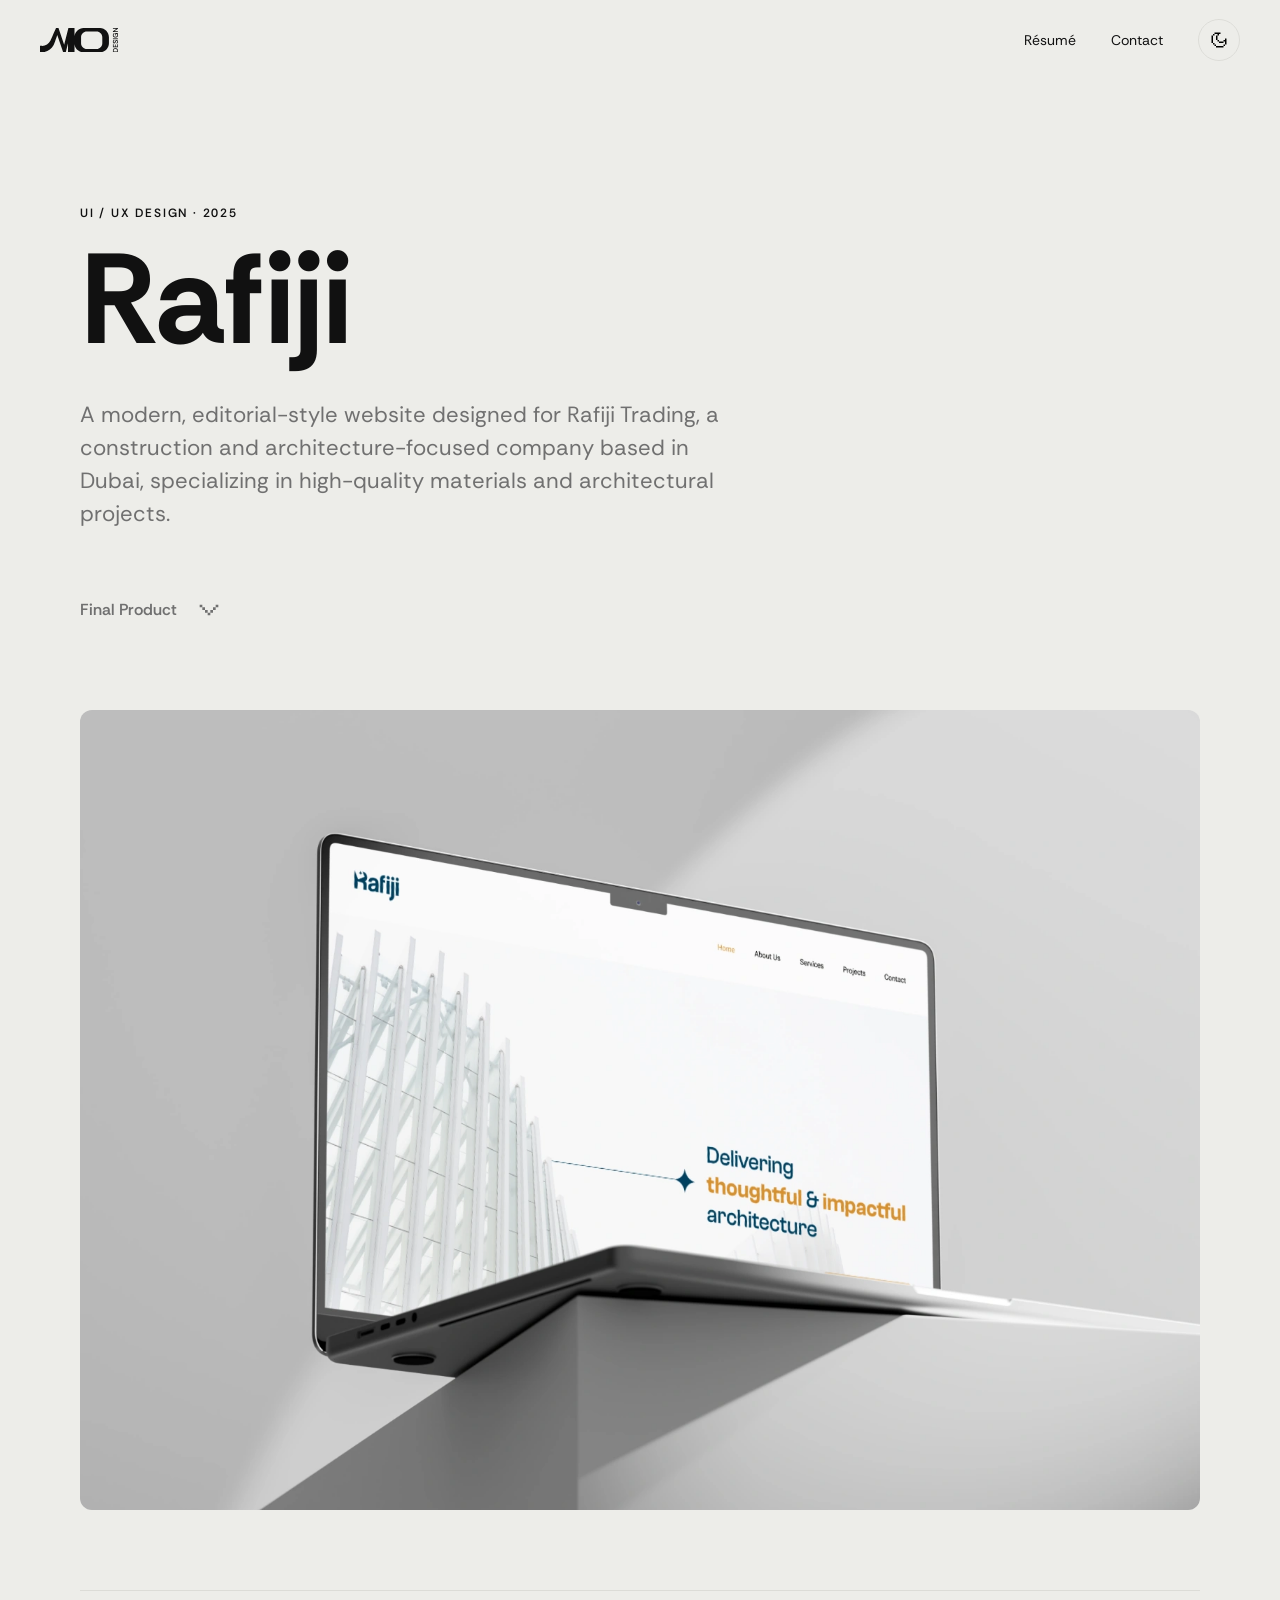
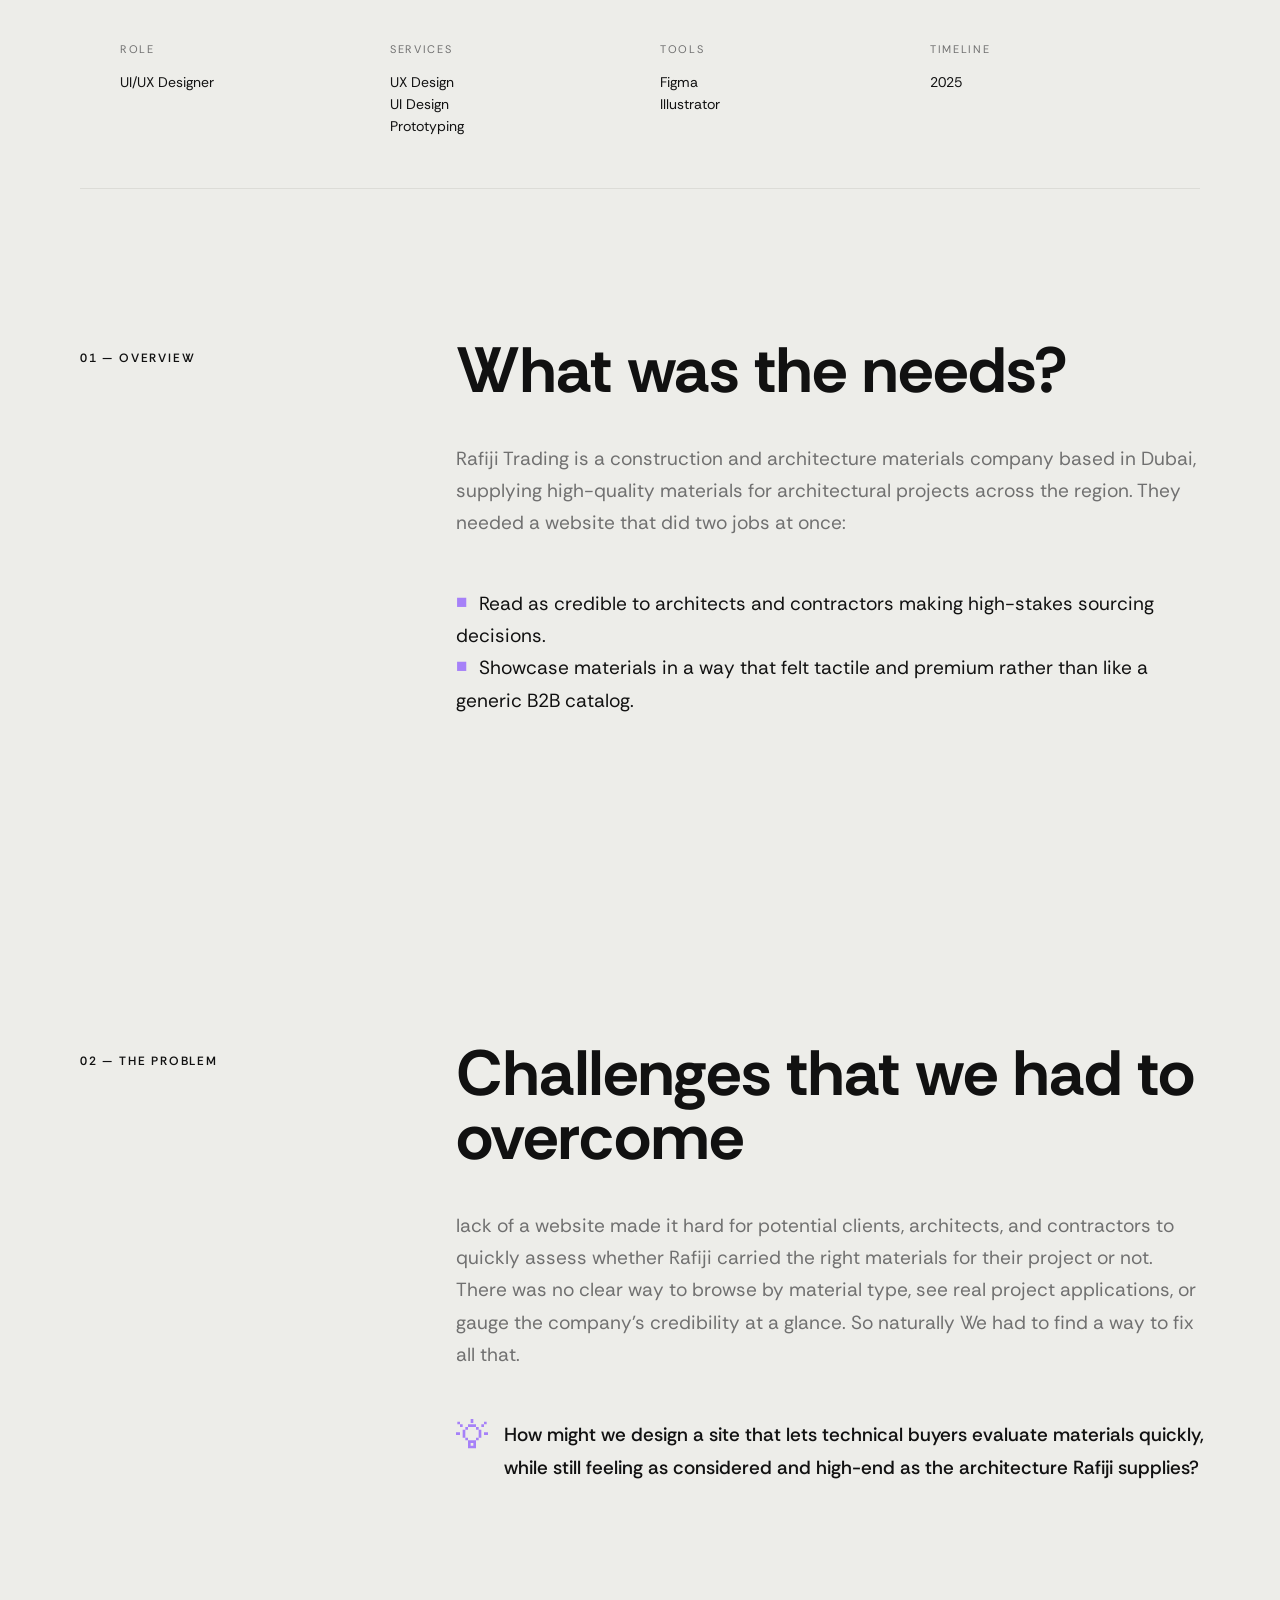
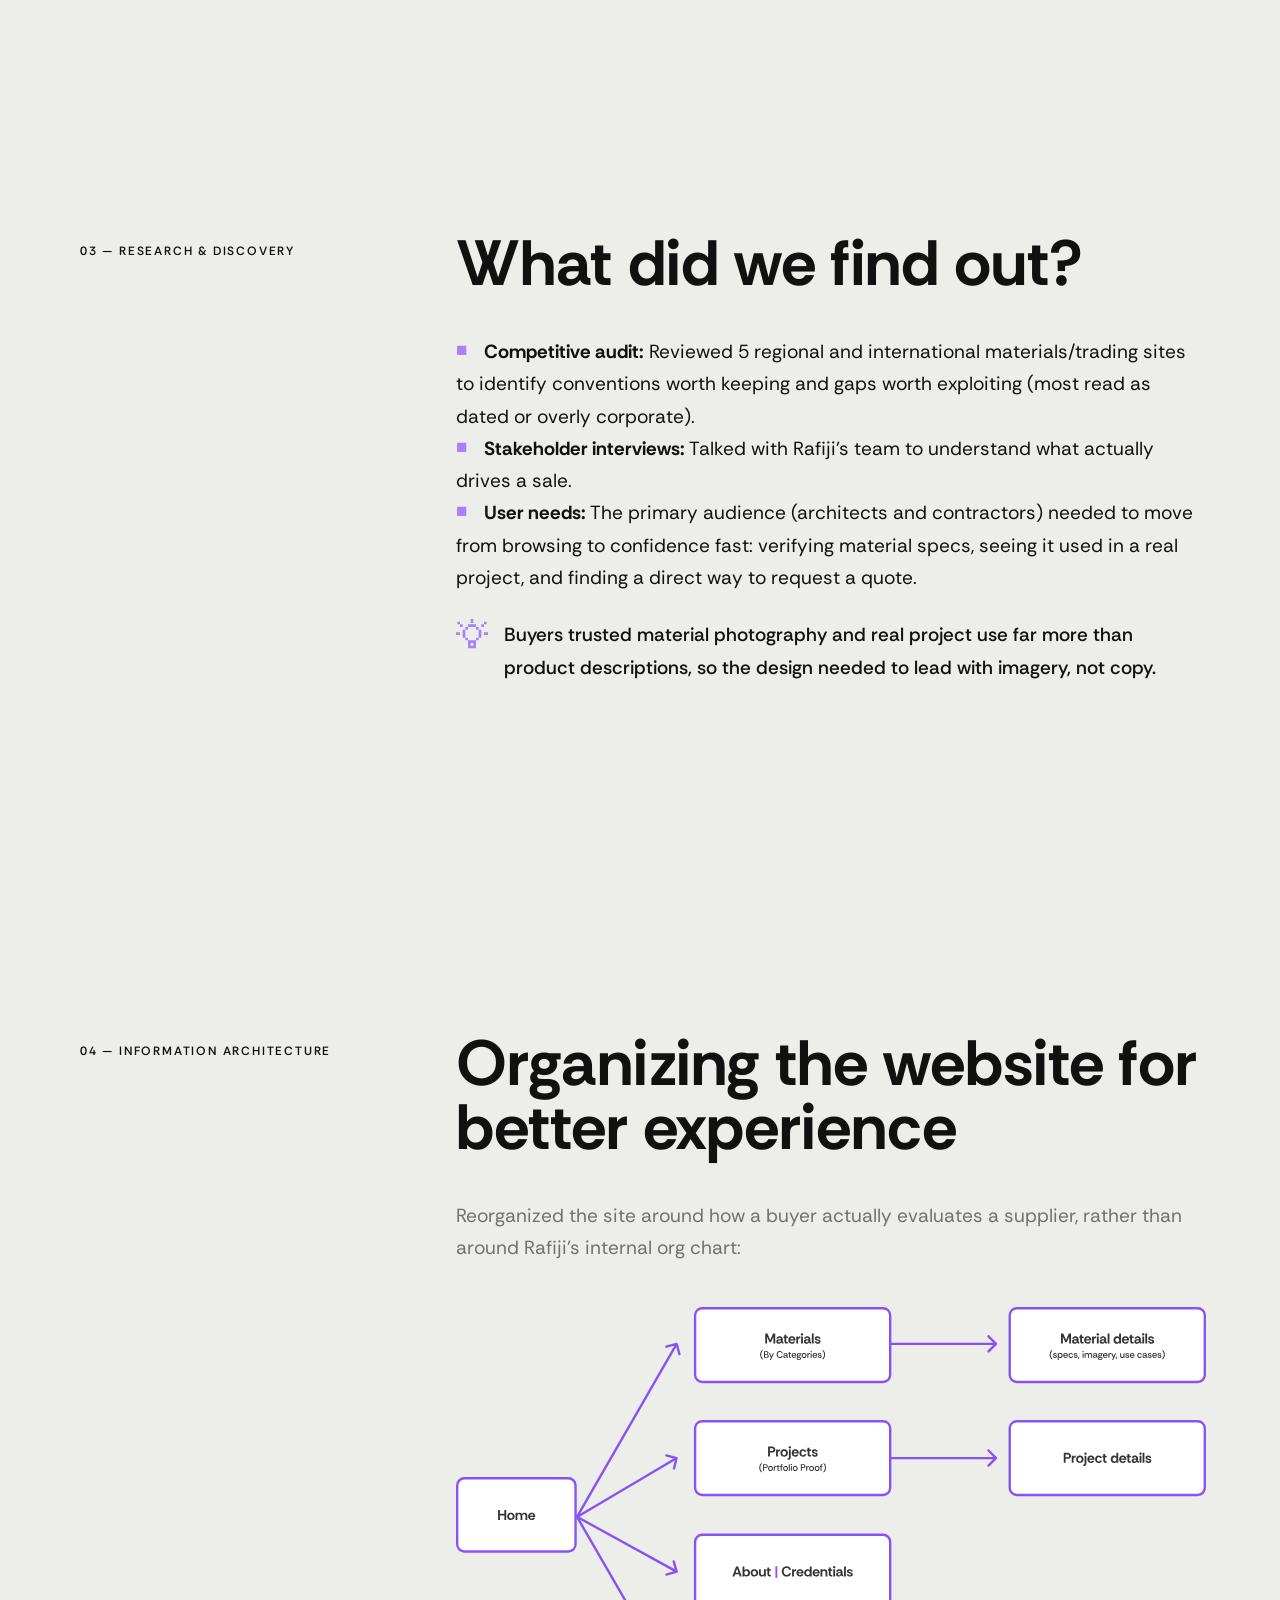
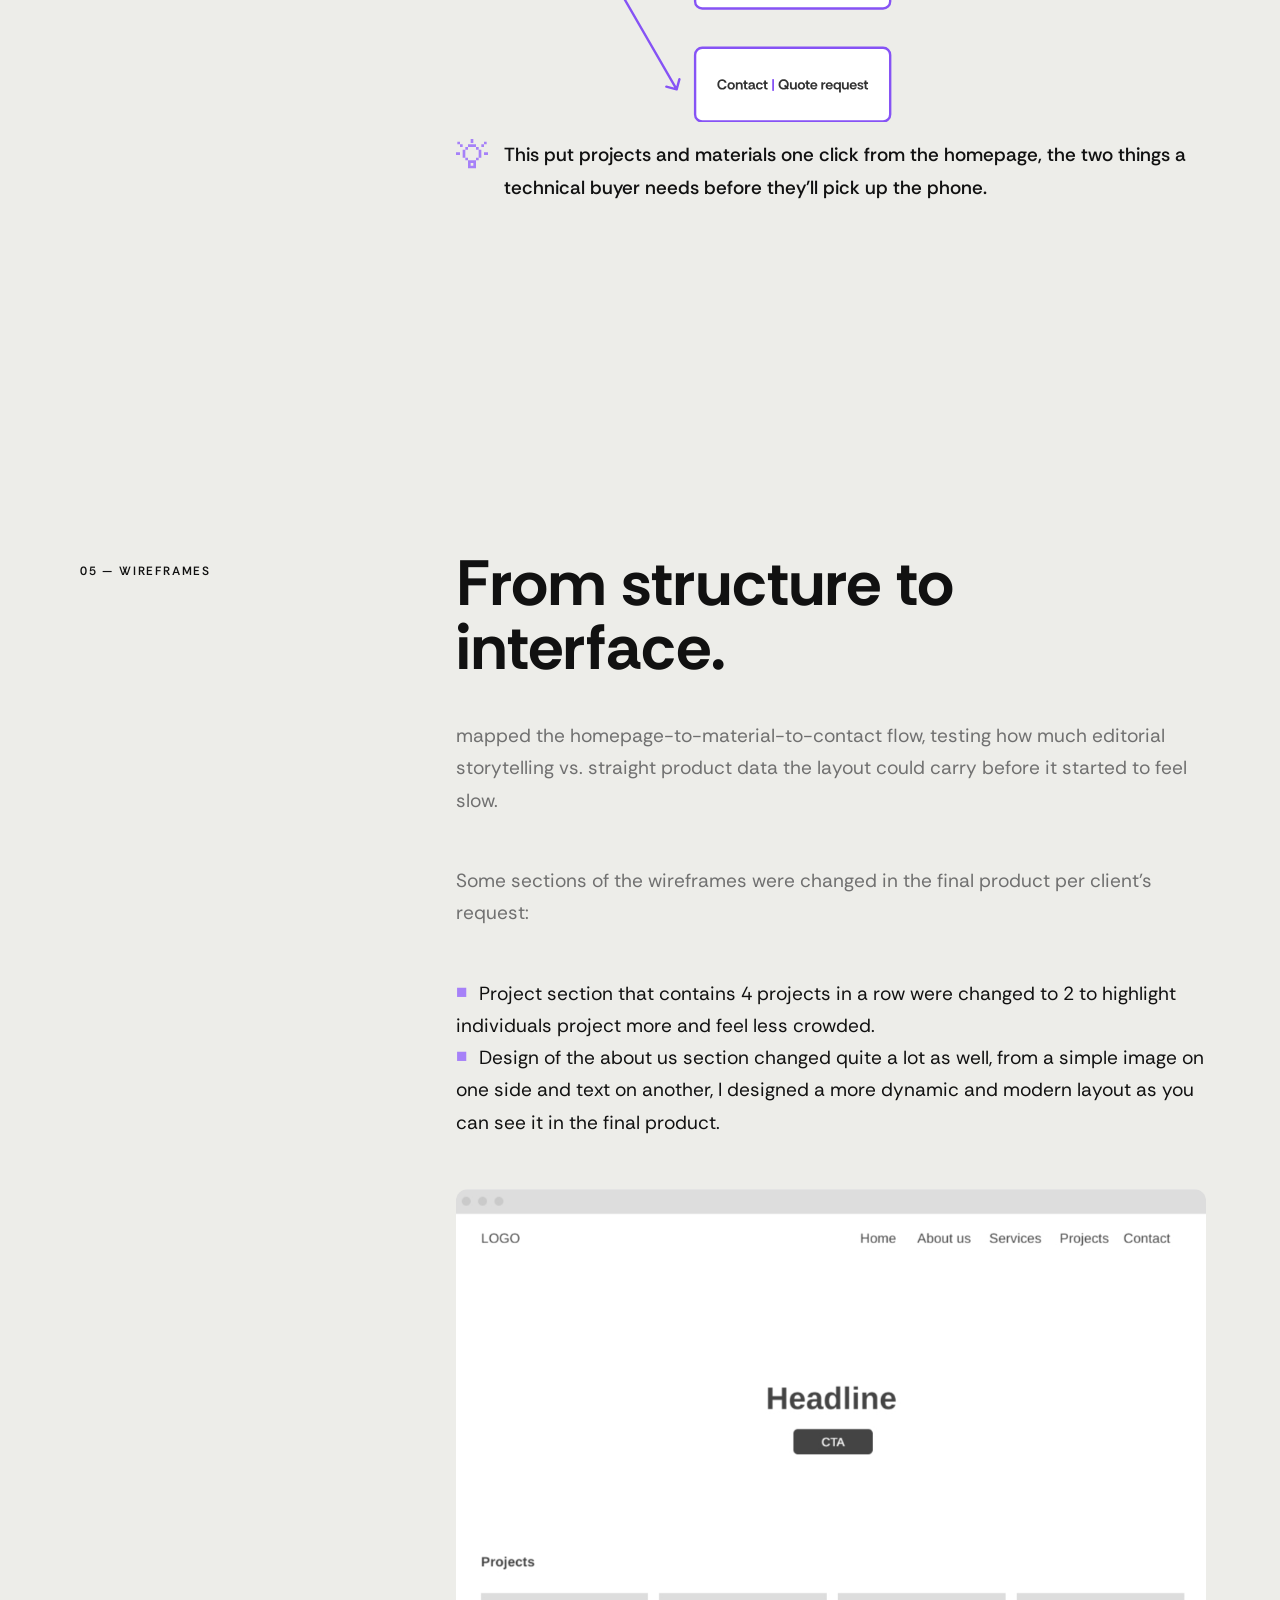
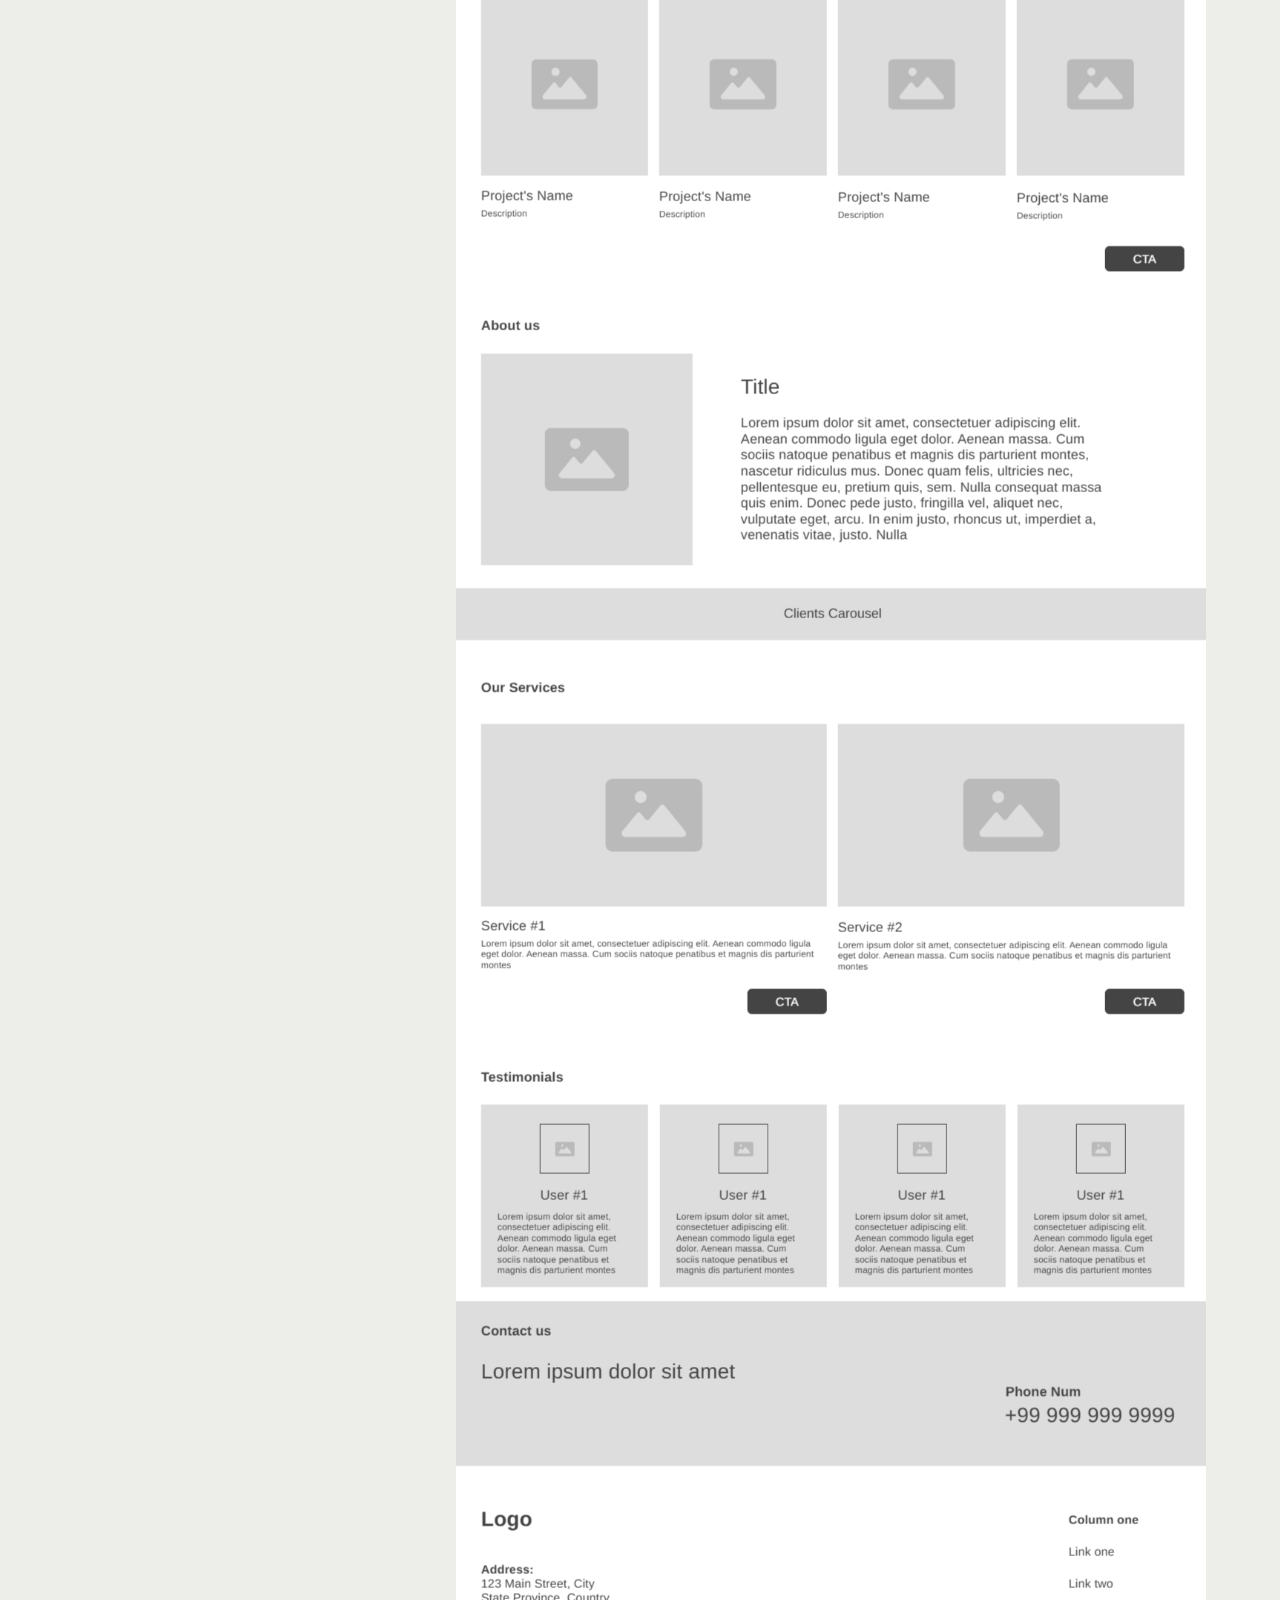
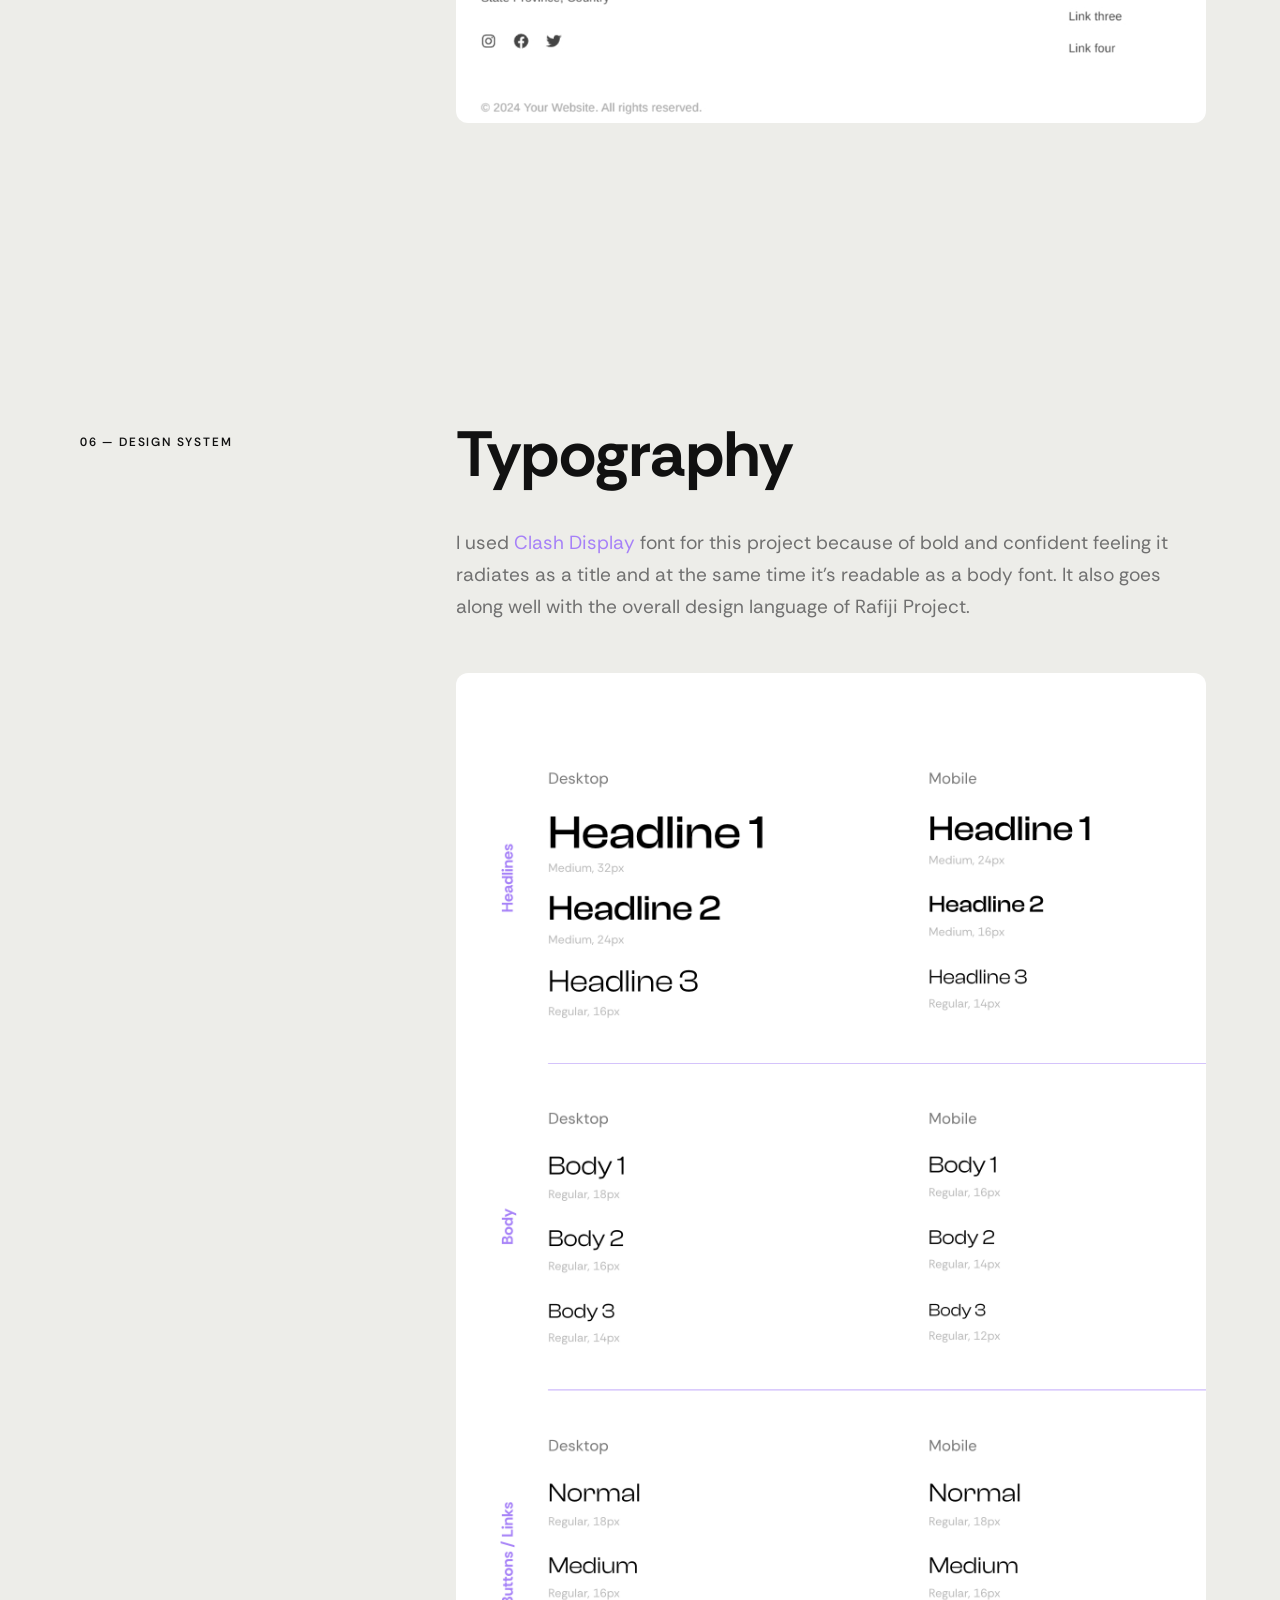
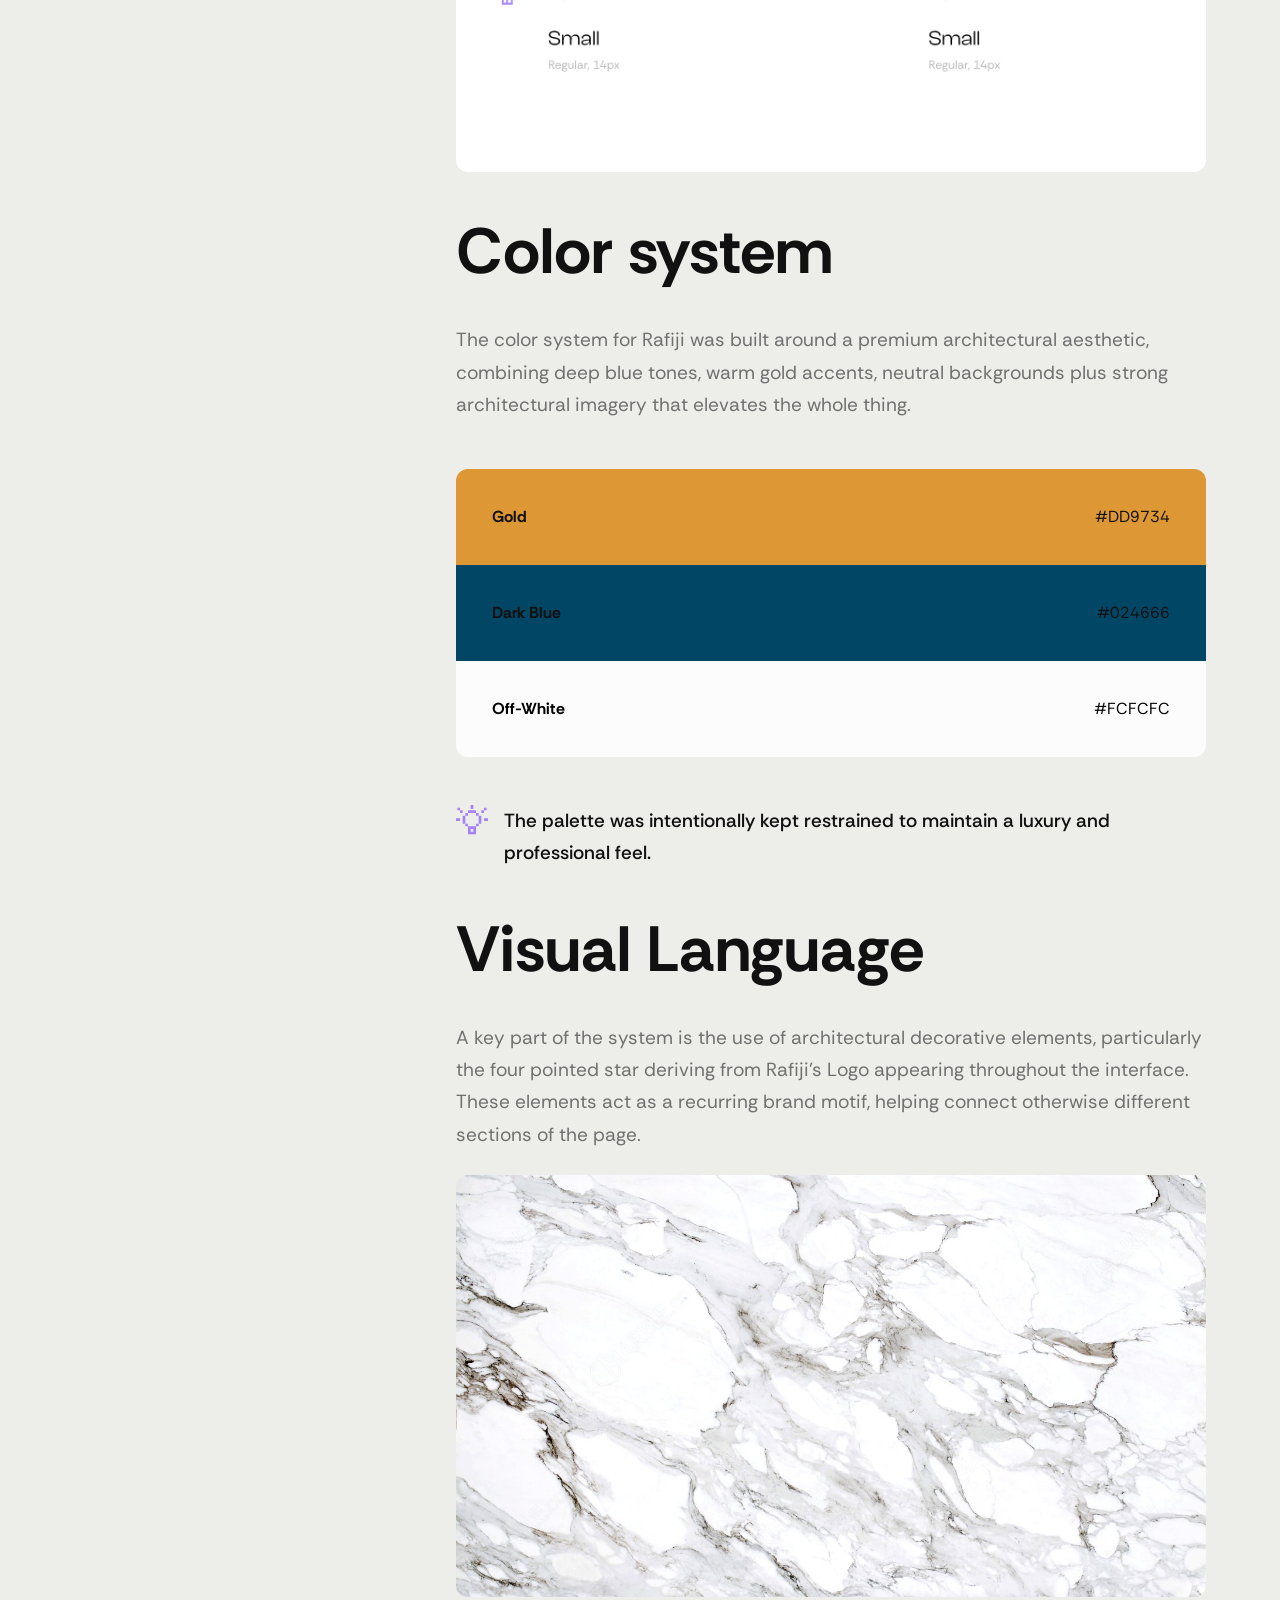
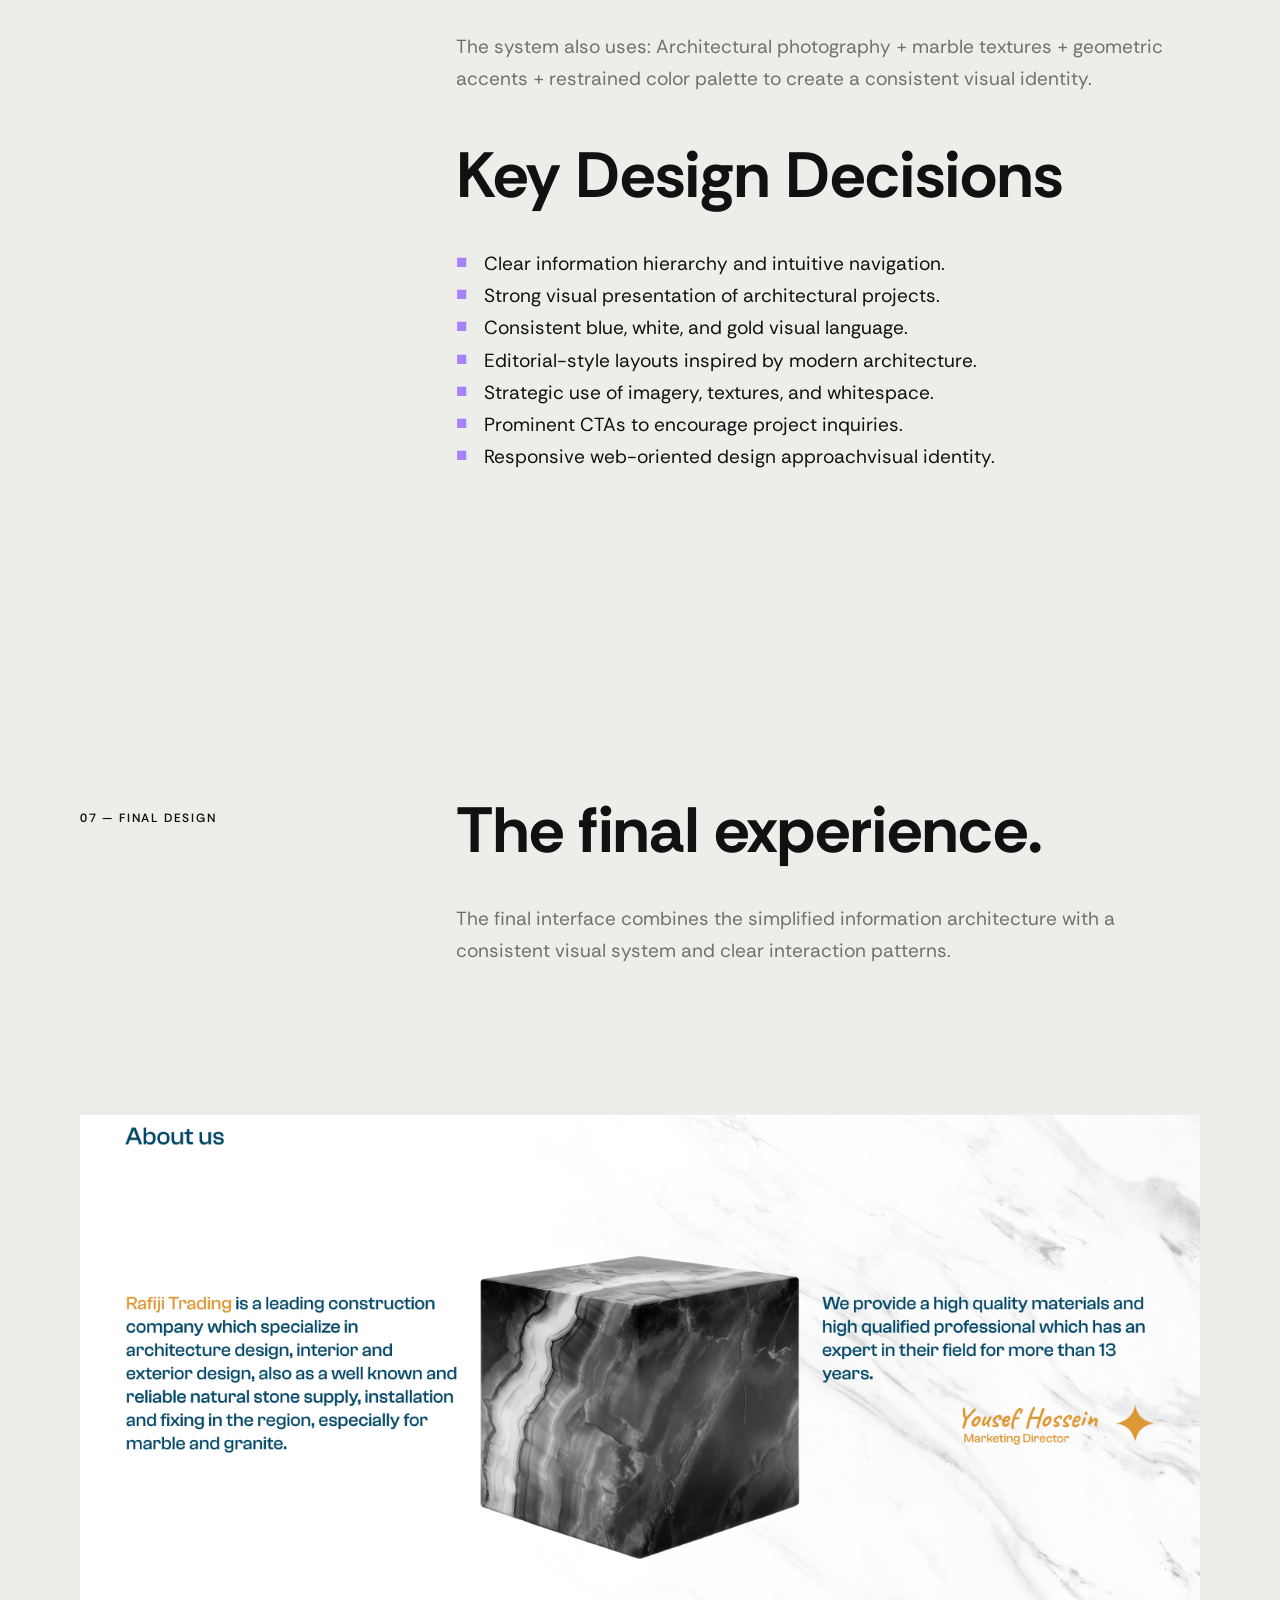
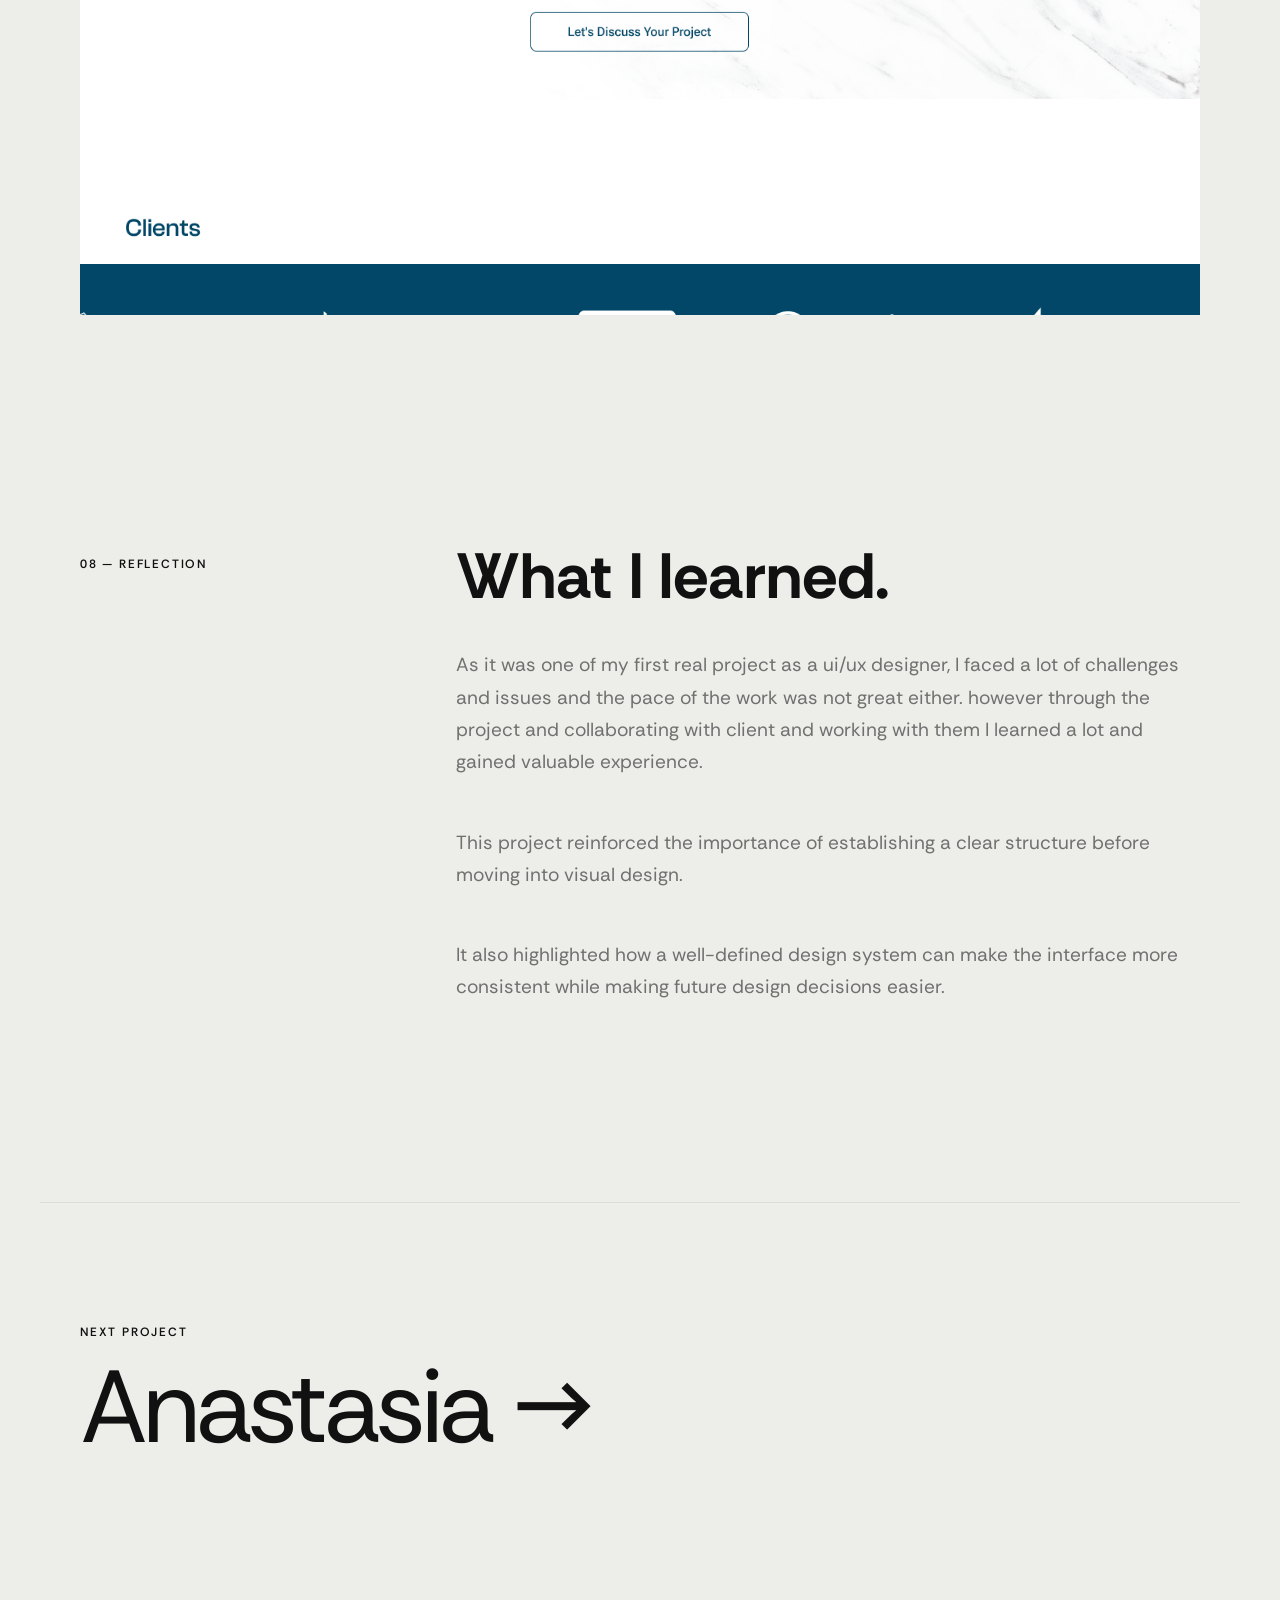
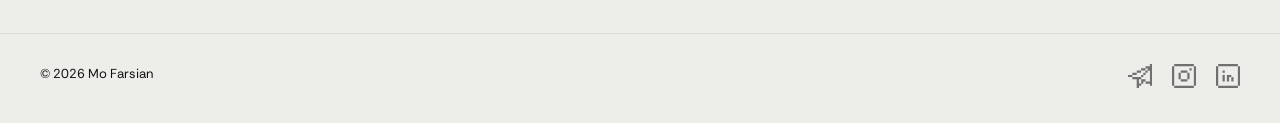
==== commit cef0730c: "Rafiji Project Brief + some bug fixes" ====
--- a/project-01.html
+++ b/project-01.html
@@ -11,6 +11,21 @@
     >
 
     <title>Mo. Farsian — Rafiji</title>
+
+    <script>
+  const savedTheme = localStorage.getItem("theme");
+
+  const systemPrefersDark =
+    window.matchMedia("(prefers-color-scheme: dark)").matches;
+
+  const theme = savedTheme ||
+    (systemPrefersDark ? "dark" : "light");
+
+  document.documentElement.setAttribute(
+    "data-theme",
+    theme
+  );
+</script>
 
     <link rel="stylesheet" href="style.css">
     <link rel="icon" type="image/x-icon" href="Images/favicons/favicon.ico">
@@ -96,10 +111,18 @@
                 Rafiji
             </h1>
 
-            <p class="case-intro">
+            <p class="case-intro" style="margin-bottom: 48px;">
                 A modern, editorial-style website designed for Rafiji Trading, a construction and architecture-focused company based in Dubai, specializing in high-quality materials and architectural projects.
             </p>
 
+            <span class="hero-sub">
+                <a href="#final-product" style="border: none;">
+                    Final Product
+                    <svg xmlns="http://www.w3.org/2000/svg" width="32" height="32" viewBox="0 0 24 24"><!-- Icon from Pixelarticons by Gerrit Halfmann - https://github.com/halfmage/pixelarticons/blob/master/LICENSE --><path fill="currentColor" d="M13 16h-2v-2h2zm-2-2H9v-2h2zm4 0h-2v-2h2zm-6-2H7v-2h2zm8 0h-2v-2h2zM7 10H5V8h2zm12 0h-2V8h2z"/></svg>
+                </a>
+            </span>
+            
+
         </section>
 
 
@@ -111,8 +134,9 @@
         <section class="case-image">
 
             <img
-                src="./Images/rafiji/rafiji-01.png"
+                src="./Images/rafiji/rafiji-thumbnail.webp"
                 alt="Project One interface"
+                style="border-radius: 12px;"
             >
 
         </section>
@@ -123,7 +147,7 @@
              PROJECT INFORMATION
         ================================== -->
 
-        <section class="project-meta">
+        <section class="project-meta reveal">
 
             <div>
 
@@ -174,7 +198,7 @@
                 </p>
 
                 <p>
-                    2026
+                    2025
                 </p>
 
             </div>
@@ -187,7 +211,7 @@
              OVERVIEW
         ================================== -->
 
-        <!-- <section class="case-section">
+        <section class="case-section reveal">
 
             <div class="case-label">
                 <p class="eyebrow">
@@ -199,25 +223,21 @@
             <div class="case-content">
 
                 <h2>
-                    Creating a clearer
-                    experience.
-                </h2>
-
-                <p>
-                    Project One is a digital product designed
-                    to provide users with a simple and intuitive
-                    way to accomplish their goals.
-                </p>
-
-                <p>
-                    The project focused on reducing unnecessary
-                    complexity while creating a consistent and
-                    visually engaging interface.
-                </p>
-
-            </div>
-
-        </section> -->
+                    What was the needs?
+                </h2>
+
+                <p>
+                    Rafiji Trading is a construction and architecture materials company based in Dubai, supplying high-quality materials for architectural projects across the region. They needed a website that did two jobs at once:
+                </p>
+
+                <ul>
+                    <li>Read as credible to architects and contractors making high-stakes sourcing decisions.</li>
+                    <li>Showcase materials in a way that felt tactile and premium rather than like a generic B2B catalog.</li>
+                    </ul>
+
+            </div>
+
+        </section>
 
 
 
@@ -225,7 +245,7 @@
              THE PROBLEM
         ================================== -->
 
-        <!-- <section class="case-section">
+        <section class="case-section reveal">
 
             <div class="case-label">
 
@@ -239,25 +259,19 @@
             <div class="case-content">
 
                 <h2>
-                    What problem were
-                    we solving?
-                </h2>
-
-                <p>
-                    Users were faced with an interface that
-                    contained too much information and did not
-                    provide a clear visual hierarchy.
-                </p>
-
-                <p>
-                    This made important actions harder to find
-                    and increased the amount of effort required
-                    to complete common tasks.
-                </p>
-
-            </div>
-
-        </section> -->
+                    Challenges that we had to overcome
+                </h2>
+
+                <p>
+                    lack of a website made it hard for potential clients, architects, and contractors to quickly assess whether Rafiji carried the right materials for their project or not. 
+                    There was no clear way to browse by material type, see real project applications, or gauge the company's credibility at a glance. So naturally We had to find a way to fix all that.
+                </p>
+
+                <p class="imp-txt">How might we design a site that lets technical buyers evaluate materials quickly, while still feeling as considered and high-end as the architecture Rafiji supplies?</p>
+
+            </div>
+
+        </section>
 
 
 
@@ -265,12 +279,12 @@
              GOALS
         ================================== -->
 
-        <!-- <section class="case-section">
+        <section class="case-section reveal">
 
             <div class="case-label">
 
                 <p class="eyebrow">
-                    03 — DESIGN GOALS
+                    03 — RESEARCH & DISCOVERY
                 </p>
 
             </div>
@@ -279,111 +293,94 @@
             <div class="case-content">
 
                 <h2>
-                    Three principles
-                    guided the design.
-                </h2>
-
-
-                <div class="goals">
-
-                    <div class="goal">
-
-                        <span>
-                            01
-                        </span>
-
-                        <h3>
-                            Simplicity
-                        </h3>
-
-                        <p>
-                            Reduce unnecessary complexity
-                            and make important actions clear.
-                        </p>
-
-                    </div>
-
-
-                    <div class="goal">
-
-                        <span>
-                            02
-                        </span>
-
-                        <h3>
-                            Clarity
-                        </h3>
-
-                        <p>
-                            Establish a strong visual hierarchy
-                            that helps users understand the interface.
-                        </p>
-
-                    </div>
-
-
-                    <div class="goal">
-
-                        <span>
-                            03
-                        </span>
-
-                        <h3>
-                            Consistency
-                        </h3>
-
-                        <p>
-                            Create reusable patterns and components
-                            throughout the experience.
-                        </p>
-
-                    </div>
+                    What did we find out?
+                </h2>
+
+                <ul>
+                    <li>
+                        <b>Competitive audit:</b> Reviewed 5 regional and international materials/trading sites to identify conventions worth keeping and gaps worth exploiting (most read as dated or overly corporate).
+                    </li>
+                    <li>
+                        <b>Stakeholder interviews:</b> Talked with Rafiji's team to understand what actually drives a sale.
+                    </li>
+                    <li>
+                        <b>User needs:</b> The primary audience (architects and contractors) needed to move from browsing to confidence fast: verifying material specs, seeing it used in a real project, and finding a direct way to request a quote.
+                    </li>
+                </ul>
+
+                <p class="imp-txt">
+                    Buyers trusted material photography and real project use far more than product descriptions, so the design needed to lead with imagery, not copy.
+                </p>
+
+
+            </div>
+
+        </section>
+
+
+
+        <!-- =================================
+             USER FLOW
+        ================================== -->
+
+        <section class="case-section reveal">
+
+            <div class="case-label">
+
+                <p class="eyebrow">
+                    04 — INFORMATION ARCHITECTURE
+                </p>
+
+            </div>
+
+
+            <div class="case-content">
+
+                <h2>
+                    Organizing the website for better experience
+                </h2>
+
+                <p>
+                    Reorganized the site around how a buyer actually evaluates a supplier, rather than around Rafiji's internal org chart:
+                </p>
+
+
+                <div class="case-placeholder diagram reveal">
+
+                    <svg viewBox="0 0 1261 699" fill="none" xmlns="http://www.w3.org/2000/svg">
+<rect x="2" y="288" width="199" height="123" rx="12" fill="white" stroke="#8653F5" stroke-width="4" stroke-linecap="round"/>
+<path d="M70.7367 358V341.2H73.8087V347.8H81.3447V341.2H84.4167V358H81.3447V350.416H73.8087V358H70.7367ZM92.2309 358.288C91.0309 358.288 89.9589 358.032 89.0149 357.52C88.0869 356.992 87.3589 356.256 86.8309 355.312C86.3029 354.368 86.0389 353.28 86.0389 352.048C86.0389 350.752 86.3189 349.64 86.8789 348.712C87.4549 347.768 88.2149 347.048 89.1589 346.552C90.1189 346.056 91.1749 345.808 92.3269 345.808C93.5269 345.808 94.5989 346.072 95.5429 346.6C96.4869 347.112 97.2309 347.832 97.7749 348.76C98.3349 349.688 98.6149 350.784 98.6149 352.048C98.6149 353.248 98.3429 354.32 97.7989 355.264C97.2549 356.208 96.5029 356.952 95.5429 357.496C94.5989 358.024 93.4949 358.288 92.2309 358.288ZM92.2789 355.624C92.9189 355.624 93.4709 355.464 93.9349 355.144C94.4149 354.808 94.7909 354.368 95.0629 353.824C95.3349 353.264 95.4709 352.656 95.4709 352C95.4709 351.248 95.3189 350.608 95.0149 350.08C94.7269 349.552 94.3429 349.152 93.8629 348.88C93.3829 348.608 92.8549 348.472 92.2789 348.472C91.6549 348.472 91.1029 348.624 90.6229 348.928C90.1589 349.232 89.7909 349.656 89.5189 350.2C89.2629 350.728 89.1349 351.344 89.1349 352.048C89.1349 352.752 89.2709 353.376 89.5429 353.92C89.8309 354.464 90.2149 354.888 90.6949 355.192C91.1749 355.48 91.7029 355.624 92.2789 355.624ZM100.128 358V346.096H103.176V347.464C103.576 346.904 104.088 346.488 104.712 346.216C105.336 345.944 105.992 345.808 106.68 345.808C107.576 345.808 108.408 346 109.176 346.384C109.96 346.752 110.568 347.336 111 348.136C111.4 347.4 111.952 346.832 112.656 346.432C113.376 346.016 114.16 345.808 115.008 345.808C115.92 345.808 116.744 346 117.48 346.384C118.232 346.752 118.824 347.32 119.256 348.088C119.688 348.856 119.904 349.816 119.904 350.968V358H116.856V351.4C116.856 350.504 116.64 349.792 116.208 349.264C115.776 348.736 115.112 348.472 114.216 348.472C113.336 348.472 112.672 348.736 112.224 349.264C111.776 349.792 111.552 350.504 111.552 351.4V358H108.504V351.4C108.504 350.488 108.272 349.776 107.808 349.264C107.36 348.736 106.712 348.472 105.864 348.472C105.144 348.472 104.512 348.704 103.968 349.168C103.44 349.616 103.176 350.36 103.176 351.4V358H100.128ZM127.302 358.288C126.054 358.288 124.974 358.016 124.062 357.472C123.166 356.928 122.47 356.184 121.974 355.24C121.478 354.296 121.23 353.232 121.23 352.048C121.23 350.784 121.486 349.688 121.998 348.76C122.51 347.832 123.222 347.112 124.134 346.6C125.046 346.072 126.102 345.808 127.302 345.808C128.486 345.808 129.518 346.064 130.398 346.576C131.294 347.088 131.99 347.792 132.486 348.688C132.998 349.584 133.254 350.616 133.254 351.784C133.254 351.992 133.246 352.2 133.23 352.408C133.214 352.6 133.19 352.784 133.158 352.96H124.326C124.374 353.52 124.518 354.016 124.758 354.448C125.014 354.864 125.35 355.192 125.766 355.432C126.198 355.656 126.686 355.768 127.23 355.768C127.79 355.768 128.27 355.648 128.67 355.408C129.086 355.168 129.414 354.8 129.654 354.304H132.942C132.718 355.008 132.358 355.664 131.862 356.272C131.366 356.88 130.734 357.368 129.966 357.736C129.214 358.104 128.326 358.288 127.302 358.288ZM124.35 350.92H130.086C130.07 350.12 129.774 349.488 129.198 349.024C128.638 348.56 127.974 348.328 127.206 348.328C126.55 348.328 125.942 348.536 125.382 348.952C124.822 349.352 124.478 350.008 124.35 350.92Z" fill="black" fill-opacity="0.8"/>
+<rect x="402" y="192" width="328" height="124" rx="12" fill="white" stroke="#8653F5" stroke-width="4" stroke-linecap="round"/>
+<path d="M524.726 251.5V234.7H530.942C532.11 234.7 533.134 234.9 534.014 235.3C534.91 235.684 535.614 236.252 536.126 237.004C536.638 237.756 536.894 238.668 536.894 239.74C536.894 240.812 536.638 241.732 536.126 242.5C535.614 243.252 534.91 243.828 534.014 244.228C533.134 244.612 532.11 244.804 530.942 244.804H527.798V251.5H524.726ZM527.798 242.188H530.87C531.942 242.188 532.694 241.964 533.126 241.516C533.558 241.052 533.774 240.46 533.774 239.74C533.774 239.036 533.558 238.46 533.126 238.012C532.694 237.548 531.942 237.316 530.87 237.316H527.798V242.188ZM538.138 251.5V239.596H541.186V241.372C541.602 240.7 542.13 240.188 542.77 239.836C543.41 239.484 544.122 239.308 544.906 239.308V242.524H544.09C543.114 242.524 542.386 242.756 541.906 243.22C541.426 243.684 541.186 244.46 541.186 245.548V251.5H538.138ZM551.651 251.788C550.451 251.788 549.379 251.532 548.435 251.02C547.507 250.492 546.779 249.756 546.251 248.812C545.723 247.868 545.459 246.78 545.459 245.548C545.459 244.252 545.739 243.14 546.299 242.212C546.875 241.268 547.635 240.548 548.579 240.052C549.539 239.556 550.595 239.308 551.747 239.308C552.947 239.308 554.019 239.572 554.963 240.1C555.907 240.612 556.651 241.332 557.195 242.26C557.755 243.188 558.035 244.284 558.035 245.548C558.035 246.748 557.763 247.82 557.219 248.764C556.675 249.708 555.923 250.452 554.963 250.996C554.019 251.524 552.915 251.788 551.651 251.788ZM551.699 249.124C552.339 249.124 552.891 248.964 553.355 248.644C553.835 248.308 554.211 247.868 554.483 247.324C554.755 246.764 554.891 246.156 554.891 245.5C554.891 244.748 554.739 244.108 554.435 243.58C554.147 243.052 553.763 242.652 553.283 242.38C552.803 242.108 552.275 241.972 551.699 241.972C551.075 241.972 550.523 242.124 550.043 242.428C549.579 242.732 549.211 243.156 548.939 243.7C548.683 244.228 548.555 244.844 548.555 245.548C548.555 246.252 548.691 246.876 548.963 247.42C549.251 247.964 549.635 248.388 550.115 248.692C550.595 248.98 551.123 249.124 551.699 249.124ZM557.58 256.78V254.164H558.228C558.74 254.164 559.108 254.06 559.332 253.852C559.572 253.644 559.692 253.292 559.692 252.796V239.596H562.764V252.796C562.764 253.788 562.588 254.572 562.236 255.148C561.884 255.74 561.404 256.156 560.796 256.396C560.188 256.652 559.492 256.78 558.708 256.78H557.58ZM561.252 238.06C560.692 238.06 560.22 237.868 559.836 237.484C559.452 237.084 559.26 236.612 559.26 236.068C559.26 235.508 559.452 235.036 559.836 234.652C560.22 234.268 560.692 234.076 561.252 234.076C561.812 234.076 562.284 234.268 562.668 234.652C563.052 235.036 563.244 235.508 563.244 236.068C563.244 236.612 563.052 237.084 562.668 237.484C562.284 237.868 561.812 238.06 561.252 238.06ZM570.433 251.788C569.185 251.788 568.105 251.516 567.193 250.972C566.297 250.428 565.601 249.684 565.105 248.74C564.609 247.796 564.361 246.732 564.361 245.548C564.361 244.284 564.617 243.188 565.129 242.26C565.641 241.332 566.353 240.612 567.265 240.1C568.177 239.572 569.233 239.308 570.433 239.308C571.617 239.308 572.649 239.564 573.529 240.076C574.425 240.588 575.121 241.292 575.617 242.188C576.129 243.084 576.385 244.116 576.385 245.284C576.385 245.492 576.377 245.7 576.361 245.908C576.345 246.1 576.321 246.284 576.289 246.46H567.457C567.505 247.02 567.649 247.516 567.889 247.948C568.145 248.364 568.481 248.692 568.897 248.932C569.329 249.156 569.817 249.268 570.361 249.268C570.921 249.268 571.401 249.148 571.801 248.908C572.217 248.668 572.545 248.3 572.785 247.804H576.073C575.849 248.508 575.489 249.164 574.993 249.772C574.497 250.38 573.865 250.868 573.097 251.236C572.345 251.604 571.457 251.788 570.433 251.788ZM567.481 244.42H573.217C573.201 243.62 572.905 242.988 572.329 242.524C571.769 242.06 571.105 241.828 570.337 241.828C569.681 241.828 569.073 242.036 568.513 242.452C567.953 242.852 567.609 243.508 567.481 244.42ZM583.339 251.788C582.139 251.788 581.091 251.524 580.195 250.996C579.299 250.452 578.603 249.716 578.107 248.788C577.611 247.844 577.363 246.764 577.363 245.548C577.363 244.348 577.603 243.276 578.083 242.332C578.579 241.388 579.275 240.652 580.171 240.124C581.067 239.58 582.123 239.308 583.339 239.308C584.779 239.308 585.995 239.668 586.987 240.388C587.995 241.108 588.675 242.172 589.027 243.58H585.739C585.595 243.116 585.315 242.724 584.899 242.404C584.499 242.068 583.971 241.9 583.315 241.9C582.659 241.9 582.123 242.068 581.707 242.404C581.291 242.74 580.979 243.188 580.771 243.748C580.579 244.292 580.483 244.892 580.483 245.548C580.483 246.204 580.579 246.812 580.771 247.372C580.979 247.916 581.291 248.356 581.707 248.692C582.123 249.012 582.659 249.172 583.315 249.172C583.939 249.172 584.451 249.036 584.851 248.764C585.251 248.476 585.547 248.06 585.739 247.516H589.027C588.819 248.412 588.443 249.18 587.899 249.82C587.371 250.46 586.715 250.948 585.931 251.284C585.163 251.62 584.299 251.788 583.339 251.788ZM595.053 251.5C593.773 251.5 592.805 251.188 592.149 250.564C591.509 249.94 591.189 249.004 591.189 247.756V242.164H589.653V239.596H591.189V236.692H594.261V239.596H596.973V242.164H594.261V247.78C594.261 248.228 594.381 248.532 594.621 248.692C594.861 248.852 595.173 248.932 595.557 248.932H596.973V251.5H595.053ZM603.395 251.788C602.499 251.788 601.659 251.628 600.875 251.308C600.091 250.972 599.443 250.5 598.931 249.892C598.435 249.284 598.163 248.572 598.115 247.756H601.187C601.267 248.268 601.515 248.668 601.931 248.956C602.363 249.244 602.843 249.388 603.371 249.388C603.819 249.388 604.235 249.292 604.619 249.1C605.019 248.892 605.219 248.572 605.219 248.14C605.219 247.804 605.075 247.54 604.787 247.348C604.499 247.156 604.163 247.004 603.779 246.892C603.395 246.78 603.043 246.684 602.723 246.604C601.923 246.412 601.195 246.188 600.539 245.932C599.883 245.66 599.363 245.292 598.979 244.828C598.595 244.348 598.403 243.716 598.403 242.932C598.403 242.164 598.619 241.508 599.051 240.964C599.499 240.42 600.083 240.012 600.803 239.74C601.539 239.452 602.331 239.308 603.179 239.308C604.507 239.308 605.627 239.644 606.539 240.316C607.451 240.988 607.947 241.98 608.027 243.292H605.123C605.075 242.78 604.859 242.396 604.475 242.14C604.107 241.868 603.643 241.732 603.083 241.732C602.635 241.732 602.235 241.812 601.883 241.972C601.531 242.132 601.355 242.436 601.355 242.884C601.355 243.204 601.499 243.468 601.787 243.676C602.075 243.868 602.419 244.028 602.819 244.156C603.219 244.268 603.571 244.364 603.875 244.444C604.707 244.652 605.435 244.892 606.059 245.164C606.699 245.436 607.203 245.804 607.571 246.268C607.939 246.732 608.131 247.356 608.147 248.14C608.147 248.924 607.923 249.588 607.475 250.132C607.043 250.676 606.467 251.092 605.747 251.38C605.027 251.652 604.243 251.788 603.395 251.788ZM513.085 277.82C512.499 277.244 511.965 276.567 511.485 275.788C511.016 275.02 510.637 274.161 510.349 273.212C510.211 272.743 510.104 272.252 510.029 271.74C509.955 271.228 509.917 270.705 509.917 270.172C509.917 269.084 510.061 268.065 510.349 267.116C510.637 266.167 511.016 265.308 511.485 264.54C511.976 263.761 512.509 263.089 513.085 262.524H514.797V262.684C513.827 263.665 513.048 264.796 512.461 266.076C511.885 267.356 511.597 268.721 511.597 270.172C511.597 271.612 511.885 272.972 512.461 274.252C513.048 275.532 513.827 276.668 514.797 277.66V277.82H513.085ZM516.281 275.5V264.3H520.201C520.991 264.3 521.673 264.423 522.249 264.668C522.825 264.913 523.273 265.281 523.593 265.772C523.924 266.252 524.089 266.849 524.089 267.564C524.089 268.279 523.924 268.881 523.593 269.372C523.263 269.863 522.804 270.231 522.217 270.476C521.641 270.711 520.969 270.828 520.201 270.828H517.977V275.5H516.281ZM517.977 269.388H520.169C520.969 269.388 521.535 269.228 521.865 268.908C522.196 268.577 522.361 268.129 522.361 267.564C522.361 266.988 522.196 266.54 521.865 266.22C521.535 265.889 520.969 265.724 520.169 265.724H517.977V269.388ZM528.674 275.692C527.906 275.692 527.212 275.527 526.594 275.196C525.986 274.855 525.5 274.369 525.138 273.74C524.786 273.111 524.61 272.369 524.61 271.516C524.61 270.663 524.791 269.927 525.154 269.308C525.527 268.689 526.023 268.215 526.642 267.884C527.271 267.543 527.97 267.372 528.738 267.372C529.506 267.372 530.199 267.537 530.818 267.868C531.436 268.199 531.932 268.673 532.306 269.292C532.679 269.911 532.866 270.652 532.866 271.516C532.866 272.327 532.684 273.047 532.322 273.676C531.97 274.305 531.479 274.801 530.85 275.164C530.22 275.516 529.495 275.692 528.674 275.692ZM528.69 274.22C529.159 274.22 529.575 274.103 529.938 273.868C530.311 273.633 530.604 273.313 530.818 272.908C531.031 272.492 531.138 272.023 531.138 271.5C531.138 270.967 531.031 270.503 530.818 270.108C530.615 269.703 530.332 269.393 529.97 269.18C529.607 268.956 529.186 268.844 528.706 268.844C528.204 268.844 527.772 268.961 527.41 269.196C527.058 269.431 526.786 269.751 526.594 270.156C526.412 270.551 526.322 271.004 526.322 271.516C526.322 272.103 526.428 272.599 526.642 273.004C526.866 273.409 527.159 273.713 527.522 273.916C527.884 274.119 528.274 274.22 528.69 274.22ZM534.206 275.5V267.564H535.838L535.886 268.908C536.153 268.428 536.515 268.055 536.974 267.788C537.443 267.511 537.993 267.372 538.622 267.372V269.148H538.158C537.401 269.148 536.835 269.345 536.462 269.74C536.089 270.124 535.902 270.716 535.902 271.516V275.5H534.206ZM542.885 275.5C542.095 275.5 541.487 275.308 541.061 274.924C540.634 274.54 540.421 273.911 540.421 273.036V268.988H539.221V267.564H540.421V265.644H542.117V267.564H544.133V268.988H542.117V273.036C542.117 273.441 542.207 273.713 542.389 273.852C542.57 273.991 542.853 274.06 543.237 274.06H544.133V275.5H542.885ZM545.955 275.5V268.988H544.899V267.564H545.955V266.732C545.955 265.868 546.174 265.249 546.611 264.876C547.049 264.492 547.657 264.3 548.435 264.3H549.171V265.74H548.707C548.323 265.74 548.051 265.82 547.891 265.98C547.731 266.129 547.651 266.385 547.651 266.748V267.564H549.347V268.988H547.651V275.5H545.955ZM554.063 275.692C553.295 275.692 552.602 275.527 551.983 275.196C551.375 274.855 550.89 274.369 550.527 273.74C550.175 273.111 549.999 272.369 549.999 271.516C549.999 270.663 550.181 269.927 550.543 269.308C550.917 268.689 551.413 268.215 552.031 267.884C552.661 267.543 553.359 267.372 554.127 267.372C554.895 267.372 555.589 267.537 556.207 267.868C556.826 268.199 557.322 268.673 557.695 269.292C558.069 269.911 558.255 270.652 558.255 271.516C558.255 272.327 558.074 273.047 557.711 273.676C557.359 274.305 556.869 274.801 556.239 275.164C555.61 275.516 554.885 275.692 554.063 275.692ZM554.079 274.22C554.549 274.22 554.965 274.103 555.327 273.868C555.701 273.633 555.994 273.313 556.207 272.908C556.421 272.492 556.527 272.023 556.527 271.5C556.527 270.967 556.421 270.503 556.207 270.108C556.005 269.703 555.722 269.393 555.359 269.18C554.997 268.956 554.575 268.844 554.095 268.844C553.594 268.844 553.162 268.961 552.799 269.196C552.447 269.431 552.175 269.751 551.983 270.156C551.802 270.551 551.711 271.004 551.711 271.516C551.711 272.103 551.818 272.599 552.031 273.004C552.255 273.409 552.549 273.713 552.911 273.916C553.274 274.119 553.663 274.22 554.079 274.22ZM559.549 275.5V264.3H561.245V275.5H559.549ZM563.864 266.172C563.555 266.172 563.288 266.065 563.064 265.852C562.851 265.628 562.744 265.356 562.744 265.036C562.744 264.727 562.851 264.465 563.064 264.252C563.288 264.039 563.555 263.932 563.864 263.932C564.184 263.932 564.451 264.039 564.664 264.252C564.888 264.465 565 264.727 565 265.036C565 265.356 564.888 265.628 564.664 265.852C564.451 266.065 564.184 266.172 563.864 266.172ZM563.016 275.5V267.564H564.712V275.5H563.016ZM570.239 275.692C569.471 275.692 568.777 275.527 568.159 275.196C567.551 274.855 567.065 274.369 566.703 273.74C566.351 273.111 566.175 272.369 566.175 271.516C566.175 270.663 566.356 269.927 566.719 269.308C567.092 268.689 567.588 268.215 568.207 267.884C568.836 267.543 569.535 267.372 570.303 267.372C571.071 267.372 571.764 267.537 572.383 267.868C573.001 268.199 573.497 268.673 573.871 269.292C574.244 269.911 574.431 270.652 574.431 271.516C574.431 272.327 574.249 273.047 573.887 273.676C573.535 274.305 573.044 274.801 572.415 275.164C571.785 275.516 571.06 275.692 570.239 275.692ZM570.255 274.22C570.724 274.22 571.14 274.103 571.503 273.868C571.876 273.633 572.169 273.313 572.383 272.908C572.596 272.492 572.703 272.023 572.703 271.5C572.703 270.967 572.596 270.503 572.383 270.108C572.18 269.703 571.897 269.393 571.535 269.18C571.172 268.956 570.751 268.844 570.271 268.844C569.769 268.844 569.337 268.961 568.975 269.196C568.623 269.431 568.351 269.751 568.159 270.156C567.977 270.551 567.887 271.004 567.887 271.516C567.887 272.103 567.993 272.599 568.207 273.004C568.431 273.409 568.724 273.713 569.087 273.916C569.449 274.119 569.839 274.22 570.255 274.22ZM579.756 275.5V264.3H583.676C584.465 264.3 585.148 264.423 585.724 264.668C586.3 264.913 586.748 265.281 587.068 265.772C587.398 266.252 587.564 266.849 587.564 267.564C587.564 268.279 587.398 268.881 587.068 269.372C586.737 269.863 586.278 270.231 585.692 270.476C585.116 270.711 584.444 270.828 583.676 270.828H581.452V275.5H579.756ZM581.452 269.388H583.644C584.444 269.388 585.009 269.228 585.34 268.908C585.67 268.577 585.836 268.129 585.836 267.564C585.836 266.988 585.67 266.54 585.34 266.22C585.009 265.889 584.444 265.724 583.644 265.724H581.452V269.388ZM588.731 275.5V267.564H590.363L590.411 268.908C590.678 268.428 591.041 268.055 591.499 267.788C591.969 267.511 592.518 267.372 593.147 267.372V269.148H592.683C591.926 269.148 591.361 269.345 590.987 269.74C590.614 270.124 590.427 270.716 590.427 271.516V275.5H588.731ZM597.753 275.692C596.985 275.692 596.292 275.527 595.673 275.196C595.065 274.855 594.58 274.369 594.217 273.74C593.865 273.111 593.689 272.369 593.689 271.516C593.689 270.663 593.871 269.927 594.233 269.308C594.607 268.689 595.103 268.215 595.721 267.884C596.351 267.543 597.049 267.372 597.817 267.372C598.585 267.372 599.279 267.537 599.897 267.868C600.516 268.199 601.012 268.673 601.385 269.292C601.759 269.911 601.945 270.652 601.945 271.516C601.945 272.327 601.764 273.047 601.401 273.676C601.049 274.305 600.559 274.801 599.929 275.164C599.3 275.516 598.575 275.692 597.753 275.692ZM597.769 274.22C598.239 274.22 598.655 274.103 599.017 273.868C599.391 273.633 599.684 273.313 599.897 272.908C600.111 272.492 600.217 272.023 600.217 271.5C600.217 270.967 600.111 270.503 599.897 270.108C599.695 269.703 599.412 269.393 599.049 269.18C598.687 268.956 598.265 268.844 597.785 268.844C597.284 268.844 596.852 268.961 596.489 269.196C596.137 269.431 595.865 269.751 595.673 270.156C595.492 270.551 595.401 271.004 595.401 271.516C595.401 272.103 595.508 272.599 595.721 273.004C595.945 273.409 596.239 273.713 596.601 273.916C596.964 274.119 597.353 274.22 597.769 274.22ZM607.062 275.692C606.294 275.692 605.6 275.527 604.982 275.196C604.374 274.855 603.888 274.369 603.526 273.74C603.174 273.111 602.998 272.369 602.998 271.516C602.998 270.663 603.179 269.927 603.542 269.308C603.915 268.689 604.411 268.215 605.03 267.884C605.659 267.543 606.358 267.372 607.126 267.372C607.894 267.372 608.587 267.537 609.206 267.868C609.824 268.199 610.32 268.673 610.694 269.292C611.067 269.911 611.254 270.652 611.254 271.516C611.254 272.327 611.072 273.047 610.71 273.676C610.358 274.305 609.867 274.801 609.238 275.164C608.608 275.516 607.883 275.692 607.062 275.692ZM607.078 274.22C607.547 274.22 607.963 274.103 608.326 273.868C608.699 273.633 608.992 273.313 609.206 272.908C609.419 272.492 609.526 272.023 609.526 271.5C609.526 270.967 609.419 270.503 609.206 270.108C609.003 269.703 608.72 269.393 608.358 269.18C607.995 268.956 607.574 268.844 607.094 268.844C606.592 268.844 606.16 268.961 605.798 269.196C605.446 269.431 605.174 269.751 604.982 270.156C604.8 270.551 604.71 271.004 604.71 271.516C604.71 272.103 604.816 272.599 605.03 273.004C605.254 273.409 605.547 273.713 605.91 273.916C606.272 274.119 606.662 274.22 607.078 274.22ZM612.914 275.5V268.988H611.858V267.564H612.914V266.732C612.914 265.868 613.133 265.249 613.57 264.876C614.007 264.492 614.615 264.3 615.394 264.3H616.13V265.74H615.666C615.282 265.74 615.01 265.82 614.85 265.98C614.69 266.129 614.61 266.385 614.61 266.748V267.564H616.306V268.988H614.61V275.5H612.914ZM617.207 277.82V277.66C618.177 276.668 618.951 275.532 619.527 274.252C620.113 272.972 620.407 271.612 620.407 270.172C620.407 268.721 620.113 267.356 619.527 266.076C618.951 264.796 618.177 263.665 617.207 262.684V262.524H618.919C619.217 262.812 619.5 263.127 619.767 263.468C620.033 263.799 620.284 264.156 620.519 264.54C620.999 265.308 621.377 266.167 621.655 267.116C621.943 268.065 622.087 269.084 622.087 270.172C622.087 270.705 622.049 271.228 621.975 271.74C621.911 272.252 621.809 272.743 621.671 273.212C621.383 274.161 620.999 275.02 620.519 275.788C620.039 276.567 619.505 277.244 618.919 277.82H617.207Z" fill="black" fill-opacity="0.8"/>
+<rect x="931" y="192" width="328" height="124" rx="12" fill="white" stroke="#8653F5" stroke-width="4" stroke-linecap="round"/>
+<path d="M1021.86 262V245.2H1028.08C1029.24 245.2 1030.27 245.4 1031.15 245.8C1032.04 246.184 1032.75 246.752 1033.26 247.504C1033.77 248.256 1034.03 249.168 1034.03 250.24C1034.03 251.312 1033.77 252.232 1033.26 253C1032.75 253.752 1032.04 254.328 1031.15 254.728C1030.27 255.112 1029.24 255.304 1028.08 255.304H1024.93V262H1021.86ZM1024.93 252.688H1028C1029.08 252.688 1029.83 252.464 1030.26 252.016C1030.69 251.552 1030.91 250.96 1030.91 250.24C1030.91 249.536 1030.69 248.96 1030.26 248.512C1029.83 248.048 1029.08 247.816 1028 247.816H1024.93V252.688ZM1035.27 262V250.096H1038.32V251.872C1038.74 251.2 1039.27 250.688 1039.91 250.336C1040.55 249.984 1041.26 249.808 1042.04 249.808V253.024H1041.23C1040.25 253.024 1039.52 253.256 1039.04 253.72C1038.56 254.184 1038.32 254.96 1038.32 256.048V262H1035.27ZM1048.79 262.288C1047.59 262.288 1046.51 262.032 1045.57 261.52C1044.64 260.992 1043.91 260.256 1043.39 259.312C1042.86 258.368 1042.59 257.28 1042.59 256.048C1042.59 254.752 1042.87 253.64 1043.43 252.712C1044.01 251.768 1044.77 251.048 1045.71 250.552C1046.67 250.056 1047.73 249.808 1048.88 249.808C1050.08 249.808 1051.15 250.072 1052.1 250.6C1053.04 251.112 1053.79 251.832 1054.33 252.76C1054.89 253.688 1055.17 254.784 1055.17 256.048C1055.17 257.248 1054.9 258.32 1054.35 259.264C1053.81 260.208 1053.06 260.952 1052.1 261.496C1051.15 262.024 1050.05 262.288 1048.79 262.288ZM1048.83 259.624C1049.47 259.624 1050.03 259.464 1050.49 259.144C1050.97 258.808 1051.35 258.368 1051.62 257.824C1051.89 257.264 1052.03 256.656 1052.03 256C1052.03 255.248 1051.87 254.608 1051.57 254.08C1051.28 253.552 1050.9 253.152 1050.42 252.88C1049.94 252.608 1049.41 252.472 1048.83 252.472C1048.21 252.472 1047.66 252.624 1047.18 252.928C1046.71 253.232 1046.35 253.656 1046.07 254.2C1045.82 254.728 1045.69 255.344 1045.69 256.048C1045.69 256.752 1045.83 257.376 1046.1 257.92C1046.39 258.464 1046.77 258.888 1047.25 259.192C1047.73 259.48 1048.26 259.624 1048.83 259.624ZM1054.71 267.28V264.664H1055.36C1055.87 264.664 1056.24 264.56 1056.47 264.352C1056.71 264.144 1056.83 263.792 1056.83 263.296V250.096H1059.9V263.296C1059.9 264.288 1059.72 265.072 1059.37 265.648C1059.02 266.24 1058.54 266.656 1057.93 266.896C1057.32 267.152 1056.63 267.28 1055.84 267.28H1054.71ZM1058.39 248.56C1057.83 248.56 1057.35 248.368 1056.97 247.984C1056.59 247.584 1056.39 247.112 1056.39 246.568C1056.39 246.008 1056.59 245.536 1056.97 245.152C1057.35 244.768 1057.83 244.576 1058.39 244.576C1058.95 244.576 1059.42 244.768 1059.8 245.152C1060.19 245.536 1060.38 246.008 1060.38 246.568C1060.38 247.112 1060.19 247.584 1059.8 247.984C1059.42 248.368 1058.95 248.56 1058.39 248.56ZM1067.57 262.288C1066.32 262.288 1065.24 262.016 1064.33 261.472C1063.43 260.928 1062.74 260.184 1062.24 259.24C1061.74 258.296 1061.5 257.232 1061.5 256.048C1061.5 254.784 1061.75 253.688 1062.26 252.76C1062.78 251.832 1063.49 251.112 1064.4 250.6C1065.31 250.072 1066.37 249.808 1067.57 249.808C1068.75 249.808 1069.78 250.064 1070.66 250.576C1071.56 251.088 1072.26 251.792 1072.75 252.688C1073.26 253.584 1073.52 254.616 1073.52 255.784C1073.52 255.992 1073.51 256.2 1073.5 256.408C1073.48 256.6 1073.46 256.784 1073.42 256.96H1064.59C1064.64 257.52 1064.78 258.016 1065.02 258.448C1065.28 258.864 1065.62 259.192 1066.03 259.432C1066.46 259.656 1066.95 259.768 1067.5 259.768C1068.06 259.768 1068.54 259.648 1068.94 259.408C1069.35 259.168 1069.68 258.8 1069.92 258.304H1073.21C1072.98 259.008 1072.62 259.664 1072.13 260.272C1071.63 260.88 1071 261.368 1070.23 261.736C1069.48 262.104 1068.59 262.288 1067.57 262.288ZM1064.62 254.92H1070.35C1070.34 254.12 1070.04 253.488 1069.46 253.024C1068.9 252.56 1068.24 252.328 1067.47 252.328C1066.82 252.328 1066.21 252.536 1065.65 252.952C1065.09 253.352 1064.74 254.008 1064.62 254.92ZM1080.47 262.288C1079.27 262.288 1078.23 262.024 1077.33 261.496C1076.43 260.952 1075.74 260.216 1075.24 259.288C1074.75 258.344 1074.5 257.264 1074.5 256.048C1074.5 254.848 1074.74 253.776 1075.22 252.832C1075.71 251.888 1076.41 251.152 1077.31 250.624C1078.2 250.08 1079.26 249.808 1080.47 249.808C1081.91 249.808 1083.13 250.168 1084.12 250.888C1085.13 251.608 1085.81 252.672 1086.16 254.08H1082.87C1082.73 253.616 1082.45 253.224 1082.03 252.904C1081.63 252.568 1081.11 252.4 1080.45 252.4C1079.79 252.4 1079.26 252.568 1078.84 252.904C1078.43 253.24 1078.11 253.688 1077.91 254.248C1077.71 254.792 1077.62 255.392 1077.62 256.048C1077.62 256.704 1077.71 257.312 1077.91 257.872C1078.11 258.416 1078.43 258.856 1078.84 259.192C1079.26 259.512 1079.79 259.672 1080.45 259.672C1081.07 259.672 1081.59 259.536 1081.99 259.264C1082.39 258.976 1082.68 258.56 1082.87 258.016H1086.16C1085.95 258.912 1085.58 259.68 1085.03 260.32C1084.51 260.96 1083.85 261.448 1083.07 261.784C1082.3 262.12 1081.43 262.288 1080.47 262.288ZM1092.19 262C1090.91 262 1089.94 261.688 1089.28 261.064C1088.64 260.44 1088.32 259.504 1088.32 258.256V252.664H1086.79V250.096H1088.32V247.192H1091.4V250.096H1094.11V252.664H1091.4V258.28C1091.4 258.728 1091.52 259.032 1091.76 259.192C1092 259.352 1092.31 259.432 1092.69 259.432H1094.11V262H1092.19ZM1106.41 262.288C1105.26 262.288 1104.27 262.008 1103.44 261.448C1102.62 260.872 1101.99 260.112 1101.54 259.168C1101.11 258.208 1100.89 257.152 1100.89 256C1100.89 254.848 1101.12 253.808 1101.56 252.88C1102.01 251.936 1102.65 251.192 1103.48 250.648C1104.32 250.088 1105.29 249.808 1106.41 249.808C1107.18 249.808 1107.91 249.968 1108.6 250.288C1109.3 250.608 1109.89 251.072 1110.37 251.68V245.2H1113.47V262H1110.37V260.296C1109.97 260.952 1109.41 261.448 1108.69 261.784C1107.97 262.12 1107.21 262.288 1106.41 262.288ZM1107.2 259.6C1107.84 259.6 1108.4 259.448 1108.86 259.144C1109.34 258.84 1109.72 258.424 1109.99 257.896C1110.26 257.352 1110.4 256.736 1110.4 256.048C1110.4 255.2 1110.23 254.52 1109.89 254.008C1109.56 253.48 1109.14 253.096 1108.64 252.856C1108.15 252.616 1107.66 252.496 1107.18 252.496C1106.56 252.496 1106 252.648 1105.52 252.952C1105.06 253.256 1104.69 253.672 1104.42 254.2C1104.15 254.712 1104.01 255.312 1104.01 256C1104.01 256.672 1104.15 257.28 1104.42 257.824C1104.69 258.368 1105.07 258.8 1105.55 259.12C1106.03 259.44 1106.58 259.6 1107.2 259.6ZM1121.04 262.288C1119.8 262.288 1118.72 262.016 1117.8 261.472C1116.91 260.928 1116.21 260.184 1115.72 259.24C1115.22 258.296 1114.97 257.232 1114.97 256.048C1114.97 254.784 1115.23 253.688 1115.74 252.76C1116.25 251.832 1116.96 251.112 1117.88 250.6C1118.79 250.072 1119.84 249.808 1121.04 249.808C1122.23 249.808 1123.26 250.064 1124.14 250.576C1125.04 251.088 1125.73 251.792 1126.23 252.688C1126.74 253.584 1127 254.616 1127 255.784C1127 255.992 1126.99 256.2 1126.97 256.408C1126.96 256.6 1126.93 256.784 1126.9 256.96H1118.07C1118.12 257.52 1118.26 258.016 1118.5 258.448C1118.76 258.864 1119.09 259.192 1119.51 259.432C1119.94 259.656 1120.43 259.768 1120.97 259.768C1121.53 259.768 1122.01 259.648 1122.41 259.408C1122.83 259.168 1123.16 258.8 1123.4 258.304H1126.68C1126.46 259.008 1126.1 259.664 1125.6 260.272C1125.11 260.88 1124.48 261.368 1123.71 261.736C1122.96 262.104 1122.07 262.288 1121.04 262.288ZM1118.09 254.92H1123.83C1123.81 254.12 1123.52 253.488 1122.94 253.024C1122.38 252.56 1121.72 252.328 1120.95 252.328C1120.29 252.328 1119.68 252.536 1119.12 252.952C1118.56 253.352 1118.22 254.008 1118.09 254.92ZM1132.83 262C1131.55 262 1130.58 261.688 1129.92 261.064C1129.28 260.44 1128.96 259.504 1128.96 258.256V252.664H1127.43V250.096H1128.96V247.192H1132.04V250.096H1134.75V252.664H1132.04V258.28C1132.04 258.728 1132.16 259.032 1132.4 259.192C1132.64 259.352 1132.95 259.432 1133.33 259.432H1134.75V262H1132.83ZM1139.95 262.288C1139.24 262.288 1138.59 262.144 1137.98 261.856C1137.37 261.568 1136.87 261.16 1136.49 260.632C1136.12 260.088 1135.94 259.448 1135.94 258.712C1135.94 257.832 1136.15 257.112 1136.59 256.552C1137.02 255.992 1137.61 255.576 1138.36 255.304C1139.13 255.032 1139.99 254.896 1140.93 254.896H1143.76C1143.76 254.352 1143.67 253.896 1143.5 253.528C1143.34 253.16 1143.09 252.88 1142.75 252.688C1142.43 252.48 1142.03 252.376 1141.55 252.376C1140.99 252.376 1140.49 252.504 1140.04 252.76C1139.61 253 1139.35 253.408 1139.25 253.984H1136.18C1136.26 253.12 1136.55 252.376 1137.07 251.752C1137.58 251.128 1138.23 250.648 1139.03 250.312C1139.83 249.976 1140.69 249.808 1141.6 249.808C1142.72 249.808 1143.67 250.016 1144.43 250.432C1145.22 250.848 1145.82 251.44 1146.23 252.208C1146.65 252.96 1146.86 253.856 1146.86 254.896V258.52C1146.89 258.872 1147.02 259.112 1147.24 259.24C1147.47 259.368 1147.76 259.432 1148.13 259.432V262C1147.38 262 1146.75 261.928 1146.23 261.784C1145.74 261.64 1145.33 261.432 1145.01 261.16C1144.69 260.872 1144.42 260.512 1144.19 260.08C1143.83 260.704 1143.25 261.232 1142.47 261.664C1141.7 262.08 1140.86 262.288 1139.95 262.288ZM1140.83 259.816C1141.36 259.816 1141.84 259.696 1142.27 259.456C1142.72 259.216 1143.08 258.88 1143.35 258.448C1143.63 258.016 1143.76 257.52 1143.76 256.96V256.864H1141.12C1140.77 256.864 1140.43 256.92 1140.11 257.032C1139.79 257.128 1139.54 257.288 1139.35 257.512C1139.15 257.72 1139.06 258.008 1139.06 258.376C1139.06 258.872 1139.23 259.24 1139.56 259.48C1139.91 259.704 1140.34 259.816 1140.83 259.816ZM1150.88 248.56C1150.34 248.56 1149.87 248.368 1149.47 247.984C1149.08 247.584 1148.89 247.112 1148.89 246.568C1148.89 246.008 1149.08 245.536 1149.47 245.152C1149.87 244.768 1150.34 244.576 1150.88 244.576C1151.44 244.576 1151.92 244.768 1152.3 245.152C1152.68 245.536 1152.88 246.008 1152.88 246.568C1152.88 247.112 1152.68 247.584 1152.3 247.984C1151.92 248.368 1151.44 248.56 1150.88 248.56ZM1149.35 262V250.096H1152.42V262H1149.35ZM1154.4 262V245.2H1157.47V262H1154.4ZM1164.26 262.288C1163.36 262.288 1162.52 262.128 1161.74 261.808C1160.96 261.472 1160.31 261 1159.8 260.392C1159.3 259.784 1159.03 259.072 1158.98 258.256H1162.05C1162.13 258.768 1162.38 259.168 1162.8 259.456C1163.23 259.744 1163.71 259.888 1164.24 259.888C1164.68 259.888 1165.1 259.792 1165.48 259.6C1165.88 259.392 1166.08 259.072 1166.08 258.64C1166.08 258.304 1165.94 258.04 1165.65 257.848C1165.36 257.656 1165.03 257.504 1164.64 257.392C1164.26 257.28 1163.91 257.184 1163.59 257.104C1162.79 256.912 1162.06 256.688 1161.4 256.432C1160.75 256.16 1160.23 255.792 1159.84 255.328C1159.46 254.848 1159.27 254.216 1159.27 253.432C1159.27 252.664 1159.48 252.008 1159.92 251.464C1160.36 250.92 1160.95 250.512 1161.67 250.24C1162.4 249.952 1163.2 249.808 1164.04 249.808C1165.37 249.808 1166.49 250.144 1167.4 250.816C1168.32 251.488 1168.81 252.48 1168.89 253.792H1165.99C1165.94 253.28 1165.72 252.896 1165.34 252.64C1164.97 252.368 1164.51 252.232 1163.95 252.232C1163.5 252.232 1163.1 252.312 1162.75 252.472C1162.4 252.632 1162.22 252.936 1162.22 253.384C1162.22 253.704 1162.36 253.968 1162.65 254.176C1162.94 254.368 1163.28 254.528 1163.68 254.656C1164.08 254.768 1164.44 254.864 1164.74 254.944C1165.57 255.152 1166.3 255.392 1166.92 255.664C1167.56 255.936 1168.07 256.304 1168.44 256.768C1168.8 257.232 1169 257.856 1169.01 258.64C1169.01 259.424 1168.79 260.088 1168.34 260.632C1167.91 261.176 1167.33 261.592 1166.61 261.88C1165.89 262.152 1165.11 262.288 1164.26 262.288Z" fill="black" fill-opacity="0.8"/>
+<rect x="402" y="573" width="328" height="124" rx="12" fill="white" stroke="#8653F5" stroke-width="4" stroke-linecap="round"/>
+<path d="M447.607 643.288C445.879 643.288 444.407 642.912 443.191 642.16C441.975 641.408 441.047 640.384 440.407 639.088C439.767 637.776 439.447 636.288 439.447 634.624C439.447 632.96 439.759 631.472 440.383 630.16C441.007 628.848 441.927 627.816 443.143 627.064C444.359 626.296 445.847 625.912 447.607 625.912C449.623 625.912 451.271 626.416 452.551 627.424C453.847 628.416 454.655 629.816 454.975 631.624H451.591C451.383 630.712 450.935 630 450.247 629.488C449.575 628.96 448.679 628.696 447.559 628.696C446.535 628.696 445.647 628.936 444.895 629.416C444.159 629.896 443.591 630.576 443.191 631.456C442.791 632.336 442.591 633.392 442.591 634.624C442.591 635.84 442.791 636.896 443.191 637.792C443.591 638.672 444.159 639.352 444.895 639.832C445.647 640.296 446.535 640.528 447.559 640.528C448.679 640.528 449.575 640.288 450.247 639.808C450.935 639.312 451.383 638.632 451.591 637.768H454.975C454.655 639.496 453.847 640.848 452.551 641.824C451.271 642.8 449.623 643.288 447.607 643.288ZM462.571 643.288C461.371 643.288 460.299 643.032 459.355 642.52C458.427 641.992 457.699 641.256 457.171 640.312C456.643 639.368 456.379 638.28 456.379 637.048C456.379 635.752 456.659 634.64 457.219 633.712C457.795 632.768 458.555 632.048 459.499 631.552C460.459 631.056 461.515 630.808 462.667 630.808C463.867 630.808 464.939 631.072 465.883 631.6C466.827 632.112 467.571 632.832 468.115 633.76C468.675 634.688 468.955 635.784 468.955 637.048C468.955 638.248 468.683 639.32 468.139 640.264C467.595 641.208 466.843 641.952 465.883 642.496C464.939 643.024 463.835 643.288 462.571 643.288ZM462.619 640.624C463.259 640.624 463.811 640.464 464.275 640.144C464.755 639.808 465.131 639.368 465.403 638.824C465.675 638.264 465.811 637.656 465.811 637C465.811 636.248 465.659 635.608 465.355 635.08C465.067 634.552 464.683 634.152 464.203 633.88C463.723 633.608 463.195 633.472 462.619 633.472C461.995 633.472 461.443 633.624 460.963 633.928C460.499 634.232 460.131 634.656 459.859 635.2C459.603 635.728 459.475 636.344 459.475 637.048C459.475 637.752 459.611 638.376 459.883 638.92C460.171 639.464 460.555 639.888 461.035 640.192C461.515 640.48 462.043 640.624 462.619 640.624ZM470.468 643V631.096H473.516V632.488C473.932 631.928 474.484 631.512 475.172 631.24C475.876 630.952 476.58 630.808 477.284 630.808C478.66 630.808 479.788 631.256 480.668 632.152C481.548 633.032 481.988 634.312 481.988 635.992V643H478.94V636.4C478.94 635.504 478.708 634.784 478.244 634.24C477.796 633.68 477.132 633.4 476.252 633.4C475.372 633.4 474.692 633.68 474.212 634.24C473.748 634.784 473.516 635.504 473.516 636.4V643H470.468ZM488.36 643C487.08 643 486.112 642.688 485.456 642.064C484.816 641.44 484.496 640.504 484.496 639.256V633.664H482.96V631.096H484.496V628.192H487.568V631.096H490.28V633.664H487.568V639.28C487.568 639.728 487.688 640.032 487.928 640.192C488.168 640.352 488.48 640.432 488.864 640.432H490.28V643H488.36ZM495.478 643.288C494.774 643.288 494.118 643.144 493.51 642.856C492.902 642.568 492.406 642.16 492.022 641.632C491.654 641.088 491.47 640.448 491.47 639.712C491.47 638.832 491.686 638.112 492.118 637.552C492.55 636.992 493.142 636.576 493.894 636.304C494.662 636.032 495.518 635.896 496.462 635.896H499.294C499.294 635.352 499.206 634.896 499.03 634.528C498.87 634.16 498.622 633.88 498.286 633.688C497.966 633.48 497.566 633.376 497.086 633.376C496.526 633.376 496.022 633.504 495.574 633.76C495.142 634 494.878 634.408 494.782 634.984H491.71C491.79 634.12 492.086 633.376 492.598 632.752C493.11 632.128 493.766 631.648 494.566 631.312C495.366 630.976 496.222 630.808 497.134 630.808C498.254 630.808 499.198 631.016 499.966 631.432C500.75 631.848 501.35 632.44 501.766 633.208C502.182 633.96 502.39 634.856 502.39 635.896V639.52C502.422 639.872 502.55 640.112 502.774 640.24C502.998 640.368 503.294 640.432 503.662 640.432V643C502.91 643 502.278 642.928 501.766 642.784C501.27 642.64 500.862 642.432 500.542 642.16C500.222 641.872 499.95 641.512 499.726 641.08C499.358 641.704 498.782 642.232 497.998 642.664C497.23 643.08 496.39 643.288 495.478 643.288ZM496.366 640.816C496.894 640.816 497.374 640.696 497.806 640.456C498.254 640.216 498.614 639.88 498.886 639.448C499.158 639.016 499.294 638.52 499.294 637.96V637.864H496.654C496.302 637.864 495.966 637.92 495.646 638.032C495.326 638.128 495.07 638.288 494.878 638.512C494.686 638.72 494.59 639.008 494.59 639.376C494.59 639.872 494.758 640.24 495.094 640.48C495.446 640.704 495.87 640.816 496.366 640.816ZM510.283 643.288C509.083 643.288 508.035 643.024 507.139 642.496C506.243 641.952 505.547 641.216 505.051 640.288C504.555 639.344 504.307 638.264 504.307 637.048C504.307 635.848 504.547 634.776 505.027 633.832C505.523 632.888 506.219 632.152 507.115 631.624C508.011 631.08 509.067 630.808 510.283 630.808C511.723 630.808 512.939 631.168 513.931 631.888C514.939 632.608 515.619 633.672 515.971 635.08H512.683C512.539 634.616 512.259 634.224 511.843 633.904C511.443 633.568 510.915 633.4 510.259 633.4C509.603 633.4 509.067 633.568 508.651 633.904C508.235 634.24 507.923 634.688 507.715 635.248C507.523 635.792 507.427 636.392 507.427 637.048C507.427 637.704 507.523 638.312 507.715 638.872C507.923 639.416 508.235 639.856 508.651 640.192C509.067 640.512 509.603 640.672 510.259 640.672C510.883 640.672 511.395 640.536 511.795 640.264C512.195 639.976 512.491 639.56 512.683 639.016H515.971C515.763 639.912 515.387 640.68 514.843 641.32C514.315 641.96 513.659 642.448 512.875 642.784C512.107 643.12 511.243 643.288 510.283 643.288ZM521.998 643C520.718 643 519.75 642.688 519.094 642.064C518.454 641.44 518.134 640.504 518.134 639.256V633.664H516.598V631.096H518.134V628.192H521.206V631.096H523.918V633.664H521.206V639.28C521.206 639.728 521.326 640.032 521.566 640.192C521.806 640.352 522.118 640.432 522.502 640.432H523.918V643H521.998ZM557.73 643.288L556.05 641.656C555.314 642.184 554.506 642.592 553.626 642.88C552.746 643.152 551.834 643.288 550.89 643.288C549.77 643.288 548.69 643.088 547.65 642.688C546.626 642.288 545.714 641.712 544.914 640.96C544.114 640.208 543.482 639.296 543.018 638.224C542.554 637.152 542.322 635.944 542.322 634.6C542.322 633.256 542.554 632.048 543.018 630.976C543.482 629.904 544.114 628.992 544.914 628.24C545.714 627.488 546.626 626.912 547.65 626.512C548.69 626.112 549.77 625.912 550.89 625.912C552.026 625.912 553.106 626.112 554.13 626.512C555.17 626.912 556.09 627.488 556.89 628.24C557.69 628.992 558.322 629.904 558.786 630.976C559.25 632.048 559.482 633.256 559.482 634.6C559.482 635.576 559.354 636.48 559.098 637.312C558.858 638.144 558.506 638.896 558.042 639.568L559.746 641.176L557.73 643.288ZM545.49 634.6C545.49 635.928 545.754 637.032 546.282 637.912C546.81 638.792 547.49 639.448 548.322 639.88C549.154 640.296 550.01 640.504 550.89 640.504C551.498 640.504 552.058 640.44 552.57 640.312C553.082 640.168 553.554 639.952 553.986 639.664L551.394 637.168L553.41 635.056L555.834 637.432C555.994 637.064 556.114 636.656 556.194 636.208C556.274 635.76 556.314 635.224 556.314 634.6C556.314 633.256 556.05 632.144 555.522 631.264C554.994 630.384 554.314 629.736 553.482 629.32C552.65 628.888 551.786 628.672 550.89 628.672C550.01 628.672 549.154 628.888 548.322 629.32C547.49 629.736 546.81 630.384 546.282 631.264C545.754 632.144 545.49 633.256 545.49 634.6ZM566.31 643.288C565.286 643.288 564.414 643.072 563.694 642.64C562.974 642.192 562.422 641.584 562.038 640.816C561.654 640.032 561.462 639.144 561.462 638.152V631.096H564.51V637.696C564.51 638.576 564.734 639.296 565.182 639.856C565.646 640.416 566.318 640.696 567.198 640.696C568.11 640.696 568.79 640.424 569.238 639.88C569.686 639.336 569.91 638.608 569.91 637.696V631.096H572.982V643H569.91V641.608C569.51 642.152 568.982 642.568 568.326 642.856C567.686 643.144 567.014 643.288 566.31 643.288ZM580.675 643.288C579.475 643.288 578.403 643.032 577.459 642.52C576.531 641.992 575.803 641.256 575.275 640.312C574.747 639.368 574.483 638.28 574.483 637.048C574.483 635.752 574.763 634.64 575.323 633.712C575.899 632.768 576.659 632.048 577.603 631.552C578.563 631.056 579.619 630.808 580.771 630.808C581.971 630.808 583.043 631.072 583.987 631.6C584.931 632.112 585.675 632.832 586.219 633.76C586.779 634.688 587.059 635.784 587.059 637.048C587.059 638.248 586.787 639.32 586.243 640.264C585.699 641.208 584.947 641.952 583.987 642.496C583.043 643.024 581.939 643.288 580.675 643.288ZM580.723 640.624C581.363 640.624 581.915 640.464 582.379 640.144C582.859 639.808 583.235 639.368 583.507 638.824C583.779 638.264 583.915 637.656 583.915 637C583.915 636.248 583.763 635.608 583.459 635.08C583.171 634.552 582.787 634.152 582.307 633.88C581.827 633.608 581.299 633.472 580.723 633.472C580.099 633.472 579.547 633.624 579.067 633.928C578.603 634.232 578.235 634.656 577.963 635.2C577.707 635.728 577.579 636.344 577.579 637.048C577.579 637.752 577.715 638.376 577.987 638.92C578.275 639.464 578.659 639.888 579.139 640.192C579.619 640.48 580.147 640.624 580.723 640.624ZM592.783 643C591.503 643 590.535 642.688 589.879 642.064C589.239 641.44 588.919 640.504 588.919 639.256V633.664H587.383V631.096H588.919V628.192H591.991V631.096H594.703V633.664H591.991V639.28C591.991 639.728 592.111 640.032 592.351 640.192C592.591 640.352 592.903 640.432 593.287 640.432H594.703V643H592.783ZM601.636 643.288C600.388 643.288 599.308 643.016 598.396 642.472C597.5 641.928 596.804 641.184 596.308 640.24C595.812 639.296 595.564 638.232 595.564 637.048C595.564 635.784 595.82 634.688 596.332 633.76C596.844 632.832 597.556 632.112 598.468 631.6C599.38 631.072 600.436 630.808 601.636 630.808C602.82 630.808 603.852 631.064 604.732 631.576C605.628 632.088 606.324 632.792 606.82 633.688C607.332 634.584 607.588 635.616 607.588 636.784C607.588 636.992 607.58 637.2 607.564 637.408C607.548 637.6 607.524 637.784 607.492 637.96H598.66C598.708 638.52 598.852 639.016 599.092 639.448C599.348 639.864 599.684 640.192 600.1 640.432C600.532 640.656 601.02 640.768 601.564 640.768C602.124 640.768 602.604 640.648 603.004 640.408C603.42 640.168 603.748 639.8 603.988 639.304H607.276C607.052 640.008 606.692 640.664 606.196 641.272C605.7 641.88 605.068 642.368 604.3 642.736C603.548 643.104 602.66 643.288 601.636 643.288ZM598.684 635.92H604.42C604.404 635.12 604.108 634.488 603.532 634.024C602.972 633.56 602.308 633.328 601.54 633.328C600.884 633.328 600.276 633.536 599.716 633.952C599.156 634.352 598.812 635.008 598.684 635.92ZM614.217 643V631.096H617.265V632.872C617.681 632.2 618.209 631.688 618.849 631.336C619.489 630.984 620.201 630.808 620.985 630.808V634.024H620.169C619.193 634.024 618.465 634.256 617.985 634.72C617.505 635.184 617.265 635.96 617.265 637.048V643H614.217ZM627.61 643.288C626.362 643.288 625.282 643.016 624.37 642.472C623.474 641.928 622.778 641.184 622.282 640.24C621.786 639.296 621.538 638.232 621.538 637.048C621.538 635.784 621.794 634.688 622.306 633.76C622.818 632.832 623.53 632.112 624.442 631.6C625.354 631.072 626.41 630.808 627.61 630.808C628.794 630.808 629.826 631.064 630.706 631.576C631.602 632.088 632.298 632.792 632.794 633.688C633.306 634.584 633.562 635.616 633.562 636.784C633.562 636.992 633.554 637.2 633.538 637.408C633.522 637.6 633.498 637.784 633.466 637.96H624.634C624.682 638.52 624.826 639.016 625.066 639.448C625.322 639.864 625.658 640.192 626.074 640.432C626.506 640.656 626.994 640.768 627.538 640.768C628.098 640.768 628.578 640.648 628.978 640.408C629.394 640.168 629.722 639.8 629.962 639.304H633.25C633.026 640.008 632.666 640.664 632.17 641.272C631.674 641.88 631.042 642.368 630.274 642.736C629.522 643.104 628.634 643.288 627.61 643.288ZM624.658 635.92H630.394C630.378 635.12 630.082 634.488 629.506 634.024C628.946 633.56 628.282 633.328 627.514 633.328C626.858 633.328 626.25 633.536 625.69 633.952C625.13 634.352 624.786 635.008 624.658 635.92ZM644.067 648.28V641.44C643.763 641.84 643.275 642.248 642.603 642.664C641.947 643.064 641.123 643.264 640.131 643.264C639.059 643.264 638.107 642.992 637.275 642.448C636.443 641.904 635.787 641.16 635.307 640.216C634.827 639.272 634.571 638.208 634.539 637.024C634.539 635.872 634.779 634.832 635.259 633.904C635.739 632.96 636.403 632.216 637.251 631.672C638.115 631.112 639.091 630.832 640.179 630.832C640.947 630.832 641.675 630.984 642.363 631.288C643.051 631.576 643.619 632.008 644.067 632.584V631.096H647.139V648.28H644.067ZM640.851 640.6C641.379 640.6 641.891 640.472 642.387 640.216C642.883 639.944 643.283 639.544 643.587 639.016C643.907 638.488 644.067 637.832 644.067 637.048C644.067 636.36 643.923 635.752 643.635 635.224C643.363 634.696 642.987 634.28 642.507 633.976C642.027 633.656 641.475 633.496 640.851 633.496C640.227 633.496 639.675 633.656 639.195 633.976C638.715 634.296 638.339 634.72 638.067 635.248C637.811 635.776 637.683 636.368 637.683 637.024C637.683 637.696 637.819 638.304 638.091 638.848C638.363 639.392 638.731 639.824 639.195 640.144C639.675 640.448 640.227 640.6 640.851 640.6ZM653.683 643.288C652.659 643.288 651.787 643.072 651.067 642.64C650.347 642.192 649.795 641.584 649.411 640.816C649.027 640.032 648.835 639.144 648.835 638.152V631.096H651.883V637.696C651.883 638.576 652.107 639.296 652.555 639.856C653.019 640.416 653.691 640.696 654.571 640.696C655.483 640.696 656.163 640.424 656.611 639.88C657.059 639.336 657.283 638.608 657.283 637.696V631.096H660.355V643H657.283V641.608C656.883 642.152 656.355 642.568 655.699 642.856C655.059 643.144 654.387 643.288 653.683 643.288ZM667.927 643.288C666.679 643.288 665.599 643.016 664.687 642.472C663.791 641.928 663.095 641.184 662.599 640.24C662.103 639.296 661.855 638.232 661.855 637.048C661.855 635.784 662.111 634.688 662.623 633.76C663.135 632.832 663.847 632.112 664.759 631.6C665.671 631.072 666.727 630.808 667.927 630.808C669.111 630.808 670.143 631.064 671.023 631.576C671.919 632.088 672.615 632.792 673.111 633.688C673.623 634.584 673.879 635.616 673.879 636.784C673.879 636.992 673.871 637.2 673.855 637.408C673.839 637.6 673.815 637.784 673.783 637.96H664.951C664.999 638.52 665.143 639.016 665.383 639.448C665.639 639.864 665.975 640.192 666.391 640.432C666.823 640.656 667.311 640.768 667.855 640.768C668.415 640.768 668.895 640.648 669.295 640.408C669.711 640.168 670.039 639.8 670.279 639.304H673.567C673.343 640.008 672.983 640.664 672.487 641.272C671.991 641.88 671.359 642.368 670.591 642.736C669.839 643.104 668.951 643.288 667.927 643.288ZM664.975 635.92H670.711C670.695 635.12 670.399 634.488 669.823 634.024C669.263 633.56 668.599 633.328 667.831 633.328C667.175 633.328 666.567 633.536 666.007 633.952C665.447 634.352 665.103 635.008 664.975 635.92ZM680.113 643.288C679.217 643.288 678.377 643.128 677.593 642.808C676.809 642.472 676.161 642 675.649 641.392C675.153 640.784 674.881 640.072 674.833 639.256H677.905C677.985 639.768 678.233 640.168 678.649 640.456C679.081 640.744 679.561 640.888 680.089 640.888C680.537 640.888 680.953 640.792 681.337 640.6C681.737 640.392 681.937 640.072 681.937 639.64C681.937 639.304 681.793 639.04 681.505 638.848C681.217 638.656 680.881 638.504 680.497 638.392C680.113 638.28 679.761 638.184 679.441 638.104C678.641 637.912 677.913 637.688 677.257 637.432C676.601 637.16 676.081 636.792 675.697 636.328C675.313 635.848 675.121 635.216 675.121 634.432C675.121 633.664 675.337 633.008 675.769 632.464C676.217 631.92 676.801 631.512 677.521 631.24C678.257 630.952 679.049 630.808 679.897 630.808C681.225 630.808 682.345 631.144 683.257 631.816C684.169 632.488 684.665 633.48 684.745 634.792H681.841C681.793 634.28 681.577 633.896 681.193 633.64C680.825 633.368 680.361 633.232 679.801 633.232C679.353 633.232 678.953 633.312 678.601 633.472C678.249 633.632 678.073 633.936 678.073 634.384C678.073 634.704 678.217 634.968 678.505 635.176C678.793 635.368 679.137 635.528 679.537 635.656C679.937 635.768 680.289 635.864 680.593 635.944C681.425 636.152 682.153 636.392 682.777 636.664C683.417 636.936 683.921 637.304 684.289 637.768C684.657 638.232 684.849 638.856 684.865 639.64C684.865 640.424 684.641 641.088 684.193 641.632C683.761 642.176 683.185 642.592 682.465 642.88C681.745 643.152 680.961 643.288 680.113 643.288ZM690.883 643C689.603 643 688.635 642.688 687.979 642.064C687.339 641.44 687.019 640.504 687.019 639.256V633.664H685.483V631.096H687.019V628.192H690.091V631.096H692.803V633.664H690.091V639.28C690.091 639.728 690.211 640.032 690.451 640.192C690.691 640.352 691.003 640.432 691.387 640.432H692.803V643H690.883Z" fill="black" fill-opacity="0.8"/>
+<path d="M531.639 645.4V625.72H534.711V645.4H531.639Z" fill="#8653F5"/>
+<rect x="402" y="2" width="328" height="124" rx="12" fill="white" stroke="#8653F5" stroke-width="4" stroke-linecap="round"/>
+<path d="M519.947 61.5V44.7H523.595L528.371 55.548L533.075 44.7H536.723V61.5H533.651V50.172L529.547 59.364H527.123L523.019 50.172V61.5H519.947ZM542.493 61.788C541.789 61.788 541.133 61.644 540.525 61.356C539.917 61.068 539.421 60.66 539.037 60.132C538.669 59.588 538.485 58.948 538.485 58.212C538.485 57.332 538.701 56.612 539.133 56.052C539.565 55.492 540.157 55.076 540.909 54.804C541.677 54.532 542.533 54.396 543.477 54.396H546.309C546.309 53.852 546.221 53.396 546.045 53.028C545.885 52.66 545.637 52.38 545.301 52.188C544.981 51.98 544.581 51.876 544.101 51.876C543.541 51.876 543.037 52.004 542.589 52.26C542.157 52.5 541.893 52.908 541.797 53.484H538.725C538.805 52.62 539.101 51.876 539.613 51.252C540.125 50.628 540.781 50.148 541.581 49.812C542.381 49.476 543.237 49.308 544.149 49.308C545.269 49.308 546.213 49.516 546.981 49.932C547.765 50.348 548.365 50.94 548.781 51.708C549.197 52.46 549.405 53.356 549.405 54.396V58.02C549.437 58.372 549.565 58.612 549.789 58.74C550.013 58.868 550.309 58.932 550.677 58.932V61.5C549.925 61.5 549.293 61.428 548.781 61.284C548.285 61.14 547.877 60.932 547.557 60.66C547.237 60.372 546.965 60.012 546.741 59.58C546.373 60.204 545.797 60.732 545.013 61.164C544.245 61.58 543.405 61.788 542.493 61.788ZM543.381 59.316C543.909 59.316 544.389 59.196 544.821 58.956C545.269 58.716 545.629 58.38 545.901 57.948C546.173 57.516 546.309 57.02 546.309 56.46V56.364H543.669C543.317 56.364 542.981 56.42 542.661 56.532C542.341 56.628 542.085 56.788 541.893 57.012C541.701 57.22 541.605 57.508 541.605 57.876C541.605 58.372 541.773 58.74 542.109 58.98C542.461 59.204 542.885 59.316 543.381 59.316ZM555.987 61.5C554.707 61.5 553.739 61.188 553.083 60.564C552.443 59.94 552.123 59.004 552.123 57.756V52.164H550.587V49.596H552.123V46.692H555.195V49.596H557.907V52.164H555.195V57.78C555.195 58.228 555.315 58.532 555.555 58.692C555.795 58.852 556.107 58.932 556.491 58.932H557.907V61.5H555.987ZM564.841 61.788C563.593 61.788 562.513 61.516 561.601 60.972C560.705 60.428 560.009 59.684 559.513 58.74C559.017 57.796 558.769 56.732 558.769 55.548C558.769 54.284 559.025 53.188 559.537 52.26C560.049 51.332 560.761 50.612 561.673 50.1C562.585 49.572 563.641 49.308 564.841 49.308C566.025 49.308 567.057 49.564 567.937 50.076C568.833 50.588 569.529 51.292 570.025 52.188C570.537 53.084 570.793 54.116 570.793 55.284C570.793 55.492 570.785 55.7 570.769 55.908C570.753 56.1 570.729 56.284 570.697 56.46H561.865C561.913 57.02 562.057 57.516 562.297 57.948C562.553 58.364 562.889 58.692 563.305 58.932C563.737 59.156 564.225 59.268 564.769 59.268C565.329 59.268 565.809 59.148 566.209 58.908C566.625 58.668 566.953 58.3 567.193 57.804H570.481C570.257 58.508 569.897 59.164 569.401 59.772C568.905 60.38 568.273 60.868 567.505 61.236C566.753 61.604 565.865 61.788 564.841 61.788ZM561.889 54.42H567.625C567.609 53.62 567.313 52.988 566.737 52.524C566.177 52.06 565.513 51.828 564.745 51.828C564.089 51.828 563.481 52.036 562.921 52.452C562.361 52.852 562.017 53.508 561.889 54.42ZM572.154 61.5V49.596H575.202V51.372C575.618 50.7 576.146 50.188 576.786 49.836C577.426 49.484 578.138 49.308 578.922 49.308V52.524H578.106C577.13 52.524 576.402 52.756 575.922 53.22C575.442 53.684 575.202 54.46 575.202 55.548V61.5H572.154ZM581.749 48.06C581.205 48.06 580.733 47.868 580.333 47.484C579.949 47.084 579.757 46.612 579.757 46.068C579.757 45.508 579.949 45.036 580.333 44.652C580.733 44.268 581.205 44.076 581.749 44.076C582.309 44.076 582.781 44.268 583.165 44.652C583.549 45.036 583.741 45.508 583.741 46.068C583.741 46.612 583.549 47.084 583.165 47.484C582.781 47.868 582.309 48.06 581.749 48.06ZM580.213 61.5V49.596H583.285V61.5H580.213ZM588.915 61.788C588.211 61.788 587.555 61.644 586.947 61.356C586.339 61.068 585.843 60.66 585.459 60.132C585.091 59.588 584.907 58.948 584.907 58.212C584.907 57.332 585.123 56.612 585.555 56.052C585.987 55.492 586.579 55.076 587.331 54.804C588.099 54.532 588.955 54.396 589.899 54.396H592.731C592.731 53.852 592.643 53.396 592.467 53.028C592.307 52.66 592.059 52.38 591.723 52.188C591.403 51.98 591.003 51.876 590.523 51.876C589.963 51.876 589.459 52.004 589.011 52.26C588.579 52.5 588.315 52.908 588.219 53.484H585.147C585.227 52.62 585.523 51.876 586.035 51.252C586.547 50.628 587.203 50.148 588.003 49.812C588.803 49.476 589.659 49.308 590.571 49.308C591.691 49.308 592.635 49.516 593.403 49.932C594.187 50.348 594.787 50.94 595.203 51.708C595.619 52.46 595.827 53.356 595.827 54.396V58.02C595.859 58.372 595.987 58.612 596.211 58.74C596.435 58.868 596.731 58.932 597.099 58.932V61.5C596.347 61.5 595.715 61.428 595.203 61.284C594.707 61.14 594.299 60.932 593.979 60.66C593.659 60.372 593.387 60.012 593.163 59.58C592.795 60.204 592.219 60.732 591.435 61.164C590.667 61.58 589.827 61.788 588.915 61.788ZM589.803 59.316C590.331 59.316 590.811 59.196 591.243 58.956C591.691 58.716 592.051 58.38 592.323 57.948C592.595 57.516 592.731 57.02 592.731 56.46V56.364H590.091C589.739 56.364 589.403 56.42 589.083 56.532C588.763 56.628 588.507 56.788 588.315 57.012C588.123 57.22 588.027 57.508 588.027 57.876C588.027 58.372 588.195 58.74 588.531 58.98C588.883 59.204 589.307 59.316 589.803 59.316ZM598.315 61.5V44.7H601.387V61.5H598.315ZM608.173 61.788C607.277 61.788 606.437 61.628 605.653 61.308C604.869 60.972 604.221 60.5 603.709 59.892C603.213 59.284 602.941 58.572 602.893 57.756H605.965C606.045 58.268 606.293 58.668 606.709 58.956C607.141 59.244 607.621 59.388 608.149 59.388C608.597 59.388 609.013 59.292 609.397 59.1C609.797 58.892 609.997 58.572 609.997 58.14C609.997 57.804 609.853 57.54 609.565 57.348C609.277 57.156 608.941 57.004 608.557 56.892C608.173 56.78 607.821 56.684 607.501 56.604C606.701 56.412 605.973 56.188 605.317 55.932C604.661 55.66 604.141 55.292 603.757 54.828C603.373 54.348 603.181 53.716 603.181 52.932C603.181 52.164 603.397 51.508 603.829 50.964C604.277 50.42 604.861 50.012 605.581 49.74C606.317 49.452 607.109 49.308 607.957 49.308C609.285 49.308 610.405 49.644 611.317 50.316C612.229 50.988 612.725 51.98 612.805 53.292H609.901C609.853 52.78 609.637 52.396 609.253 52.14C608.885 51.868 608.421 51.732 607.861 51.732C607.413 51.732 607.013 51.812 606.661 51.972C606.309 52.132 606.133 52.436 606.133 52.884C606.133 53.204 606.277 53.468 606.565 53.676C606.853 53.868 607.197 54.028 607.597 54.156C607.997 54.268 608.349 54.364 608.653 54.444C609.485 54.652 610.213 54.892 610.837 55.164C611.477 55.436 611.981 55.804 612.349 56.268C612.717 56.732 612.909 57.356 612.925 58.14C612.925 58.924 612.701 59.588 612.253 60.132C611.821 60.676 611.245 61.092 610.525 61.38C609.805 61.652 609.021 61.788 608.173 61.788ZM514.589 87.82C514.002 87.244 513.469 86.5667 512.989 85.788C512.52 85.02 512.141 84.1613 511.853 83.212C511.714 82.7427 511.608 82.252 511.533 81.74C511.458 81.228 511.421 80.7053 511.421 80.172C511.421 79.084 511.565 78.0653 511.853 77.116C512.141 76.1667 512.52 75.308 512.989 74.54C513.48 73.7613 514.013 73.0893 514.589 72.524H516.301V72.684C515.33 73.6653 514.552 74.796 513.965 76.076C513.389 77.356 513.101 78.7213 513.101 80.172C513.101 81.612 513.389 82.972 513.965 84.252C514.552 85.532 515.33 86.668 516.301 87.66V87.82H514.589ZM517.785 85.5V74.3H521.833C522.942 74.3 523.801 74.556 524.409 75.068C525.028 75.58 525.337 76.2467 525.337 77.068C525.337 77.6867 525.177 78.204 524.857 78.62C524.548 79.0253 524.158 79.3133 523.689 79.484C524.126 79.6227 524.505 79.8307 524.825 80.108C525.145 80.3853 525.396 80.7107 525.577 81.084C525.758 81.4573 525.849 81.8733 525.849 82.332C525.849 82.9293 525.71 83.468 525.433 83.948C525.166 84.428 524.766 84.8067 524.233 85.084C523.7 85.3613 523.033 85.5 522.233 85.5H517.785ZM519.481 84.06H521.929C522.644 84.06 523.188 83.9053 523.561 83.596C523.945 83.2867 524.137 82.8173 524.137 82.188C524.137 81.548 523.934 81.0733 523.529 80.764C523.124 80.4547 522.58 80.3 521.897 80.3H519.481V84.06ZM519.481 78.892H521.705C522.334 78.892 522.809 78.7533 523.129 78.476C523.449 78.1987 523.609 77.8093 523.609 77.308C523.609 76.8067 523.449 76.4173 523.129 76.14C522.82 75.8627 522.329 75.724 521.657 75.724H519.481V78.892ZM527.717 89.02L529.477 85.148L526.165 77.564H528.037L530.373 83.356L532.805 77.564H534.581L529.509 89.02H527.717ZM544.452 85.692C543.311 85.692 542.335 85.4413 541.524 84.94C540.724 84.428 540.111 83.74 539.684 82.876C539.268 82.0013 539.06 81.0093 539.06 79.9C539.06 78.8013 539.268 77.8147 539.684 76.94C540.1 76.0653 540.708 75.3773 541.508 74.876C542.319 74.364 543.3 74.108 544.452 74.108C545.764 74.108 546.836 74.428 547.668 75.068C548.5 75.708 549.028 76.604 549.252 77.756H547.38C547.22 77.1053 546.895 76.588 546.404 76.204C545.913 75.82 545.257 75.628 544.436 75.628C543.657 75.628 542.996 75.8093 542.452 76.172C541.908 76.5347 541.497 77.036 541.22 77.676C540.943 78.316 540.804 79.0573 540.804 79.9C540.804 80.7533 540.943 81.5 541.22 82.14C541.508 82.78 541.924 83.2813 542.468 83.644C543.012 83.996 543.668 84.172 544.436 84.172C545.257 84.172 545.913 83.9907 546.404 83.628C546.895 83.2547 547.22 82.7533 547.38 82.124H549.252C549.028 83.244 548.5 84.1187 547.668 84.748C546.836 85.3773 545.764 85.692 544.452 85.692ZM553.105 85.692C552.593 85.692 552.124 85.6013 551.697 85.42C551.27 85.228 550.929 84.9507 550.673 84.588C550.417 84.2253 550.289 83.788 550.289 83.276C550.289 82.668 550.438 82.1827 550.737 81.82C551.046 81.4467 551.457 81.1747 551.969 81.004C552.492 80.8227 553.062 80.732 553.681 80.732H555.697C555.697 80.2733 555.622 79.9053 555.473 79.628C555.324 79.34 555.121 79.132 554.865 79.004C554.609 78.8653 554.31 78.796 553.969 78.796C553.521 78.796 553.126 78.9027 552.785 79.116C552.454 79.3187 552.246 79.644 552.161 80.092H550.449C550.502 79.516 550.694 79.0253 551.025 78.62C551.366 78.2147 551.798 77.9053 552.321 77.692C552.844 77.4787 553.398 77.372 553.985 77.372C554.753 77.372 555.388 77.516 555.889 77.804C556.401 78.0813 556.78 78.4707 557.025 78.972C557.281 79.4733 557.409 80.044 557.409 80.684V83.116C557.42 83.4253 557.484 83.6547 557.601 83.804C557.729 83.9427 557.953 84.0227 558.273 84.044V85.5C557.846 85.5 557.473 85.452 557.153 85.356C556.844 85.26 556.588 85.116 556.385 84.924C556.182 84.7213 556.022 84.4653 555.905 84.156C555.649 84.5827 555.276 84.9453 554.785 85.244C554.294 85.5427 553.734 85.692 553.105 85.692ZM553.505 84.3C553.942 84.3 554.326 84.1933 554.657 83.98C554.988 83.756 555.244 83.468 555.425 83.116C555.606 82.7533 555.697 82.364 555.697 81.948V81.916H553.809C553.5 81.916 553.206 81.9533 552.929 82.028C552.662 82.1027 552.444 82.2307 552.273 82.412C552.113 82.5827 552.033 82.8227 552.033 83.132C552.033 83.5373 552.177 83.836 552.465 84.028C552.753 84.2093 553.1 84.3 553.505 84.3ZM562.224 85.5C561.435 85.5 560.827 85.308 560.4 84.924C559.973 84.54 559.76 83.9107 559.76 83.036V78.988H558.56V77.564H559.76V75.644H561.456V77.564H563.472V78.988H561.456V83.036C561.456 83.4413 561.547 83.7133 561.728 83.852C561.909 83.9907 562.192 84.06 562.576 84.06H563.472V85.5H562.224ZM568.295 85.692C567.516 85.692 566.828 85.516 566.231 85.164C565.634 84.812 565.164 84.3213 564.823 83.692C564.492 83.0627 564.327 82.3427 564.327 81.532C564.327 80.6893 564.492 79.9587 564.823 79.34C565.154 78.7213 565.618 78.2413 566.215 77.9C566.823 77.548 567.522 77.372 568.311 77.372C569.079 77.372 569.751 77.5427 570.327 77.884C570.903 78.2147 571.351 78.668 571.671 79.244C572.002 79.82 572.167 80.476 572.167 81.212C572.167 81.3613 572.162 81.4893 572.151 81.596C572.151 81.7027 572.14 81.8307 572.119 81.98H566.023C566.055 82.428 566.167 82.828 566.359 83.18C566.551 83.5213 566.812 83.7933 567.143 83.996C567.474 84.188 567.852 84.284 568.279 84.284C568.738 84.284 569.127 84.1827 569.447 83.98C569.778 83.7667 570.023 83.468 570.183 83.084H571.943C571.804 83.564 571.57 84.0013 571.239 84.396C570.919 84.7907 570.514 85.1053 570.023 85.34C569.532 85.5747 568.956 85.692 568.295 85.692ZM566.039 80.78H570.439C570.418 80.1613 570.199 79.676 569.783 79.324C569.367 78.9613 568.86 78.78 568.263 78.78C567.73 78.78 567.244 78.9453 566.807 79.276C566.37 79.6067 566.114 80.108 566.039 80.78ZM576.658 89.212C575.986 89.212 575.362 89.132 574.786 88.972C574.21 88.812 573.746 88.5453 573.394 88.172C573.052 87.8093 572.882 87.324 572.882 86.716C572.882 86.3107 572.972 85.9693 573.154 85.692C573.335 85.4147 573.591 85.1853 573.922 85.004C573.655 84.8547 573.447 84.6627 573.298 84.428C573.148 84.1933 573.074 83.9213 573.074 83.612C573.074 82.94 573.383 82.412 574.002 82.028C573.778 81.7827 573.602 81.5053 573.474 81.196C573.346 80.8867 573.282 80.5507 573.282 80.188C573.282 79.612 573.42 79.116 573.698 78.7C573.975 78.2733 574.354 77.948 574.834 77.724C575.314 77.4893 575.863 77.372 576.482 77.372C576.94 77.372 577.362 77.436 577.746 77.564H580.53V78.892H579.362C579.458 79.0947 579.532 79.3027 579.586 79.516C579.65 79.7293 579.682 79.9533 579.682 80.188C579.682 80.7747 579.538 81.2813 579.25 81.708C578.972 82.124 578.594 82.4493 578.114 82.684C577.634 82.908 577.09 83.02 576.482 83.02C576.204 83.02 575.948 82.9933 575.714 82.94C575.479 82.876 575.244 82.7907 575.01 82.684C574.754 82.812 574.626 83.0093 574.626 83.276C574.626 83.7773 575.047 84.028 575.89 84.028H577.282C577.9 84.028 578.434 84.1133 578.882 84.284C579.34 84.444 579.692 84.7053 579.938 85.068C580.194 85.4307 580.322 85.9053 580.322 86.492C580.322 87.068 580.151 87.5587 579.81 87.964C579.479 88.3693 579.036 88.6787 578.482 88.892C577.927 89.1053 577.319 89.212 576.658 89.212ZM576.642 87.852C577.218 87.852 577.708 87.7507 578.114 87.548C578.519 87.3453 578.722 87.036 578.722 86.62C578.722 85.852 578.226 85.468 577.234 85.468H575.97C575.5 85.468 575.132 85.564 574.866 85.756C574.599 85.948 574.466 86.236 574.466 86.62C574.466 86.9187 574.567 87.1587 574.77 87.34C574.972 87.5213 575.239 87.6493 575.57 87.724C575.9 87.8093 576.258 87.852 576.642 87.852ZM576.466 81.66C576.946 81.66 577.335 81.5213 577.634 81.244C577.943 80.9667 578.098 80.6147 578.098 80.188C578.098 79.772 577.943 79.4253 577.634 79.148C577.335 78.8707 576.946 78.732 576.466 78.732C575.986 78.732 575.596 78.8707 575.298 79.148C575.01 79.4253 574.866 79.772 574.866 80.188C574.866 80.6147 575.004 80.9667 575.282 81.244C575.57 81.5213 575.964 81.66 576.466 81.66ZM585.195 85.692C584.427 85.692 583.734 85.5267 583.115 85.196C582.507 84.8547 582.022 84.3693 581.659 83.74C581.307 83.1107 581.131 82.3693 581.131 81.516C581.131 80.6627 581.313 79.9267 581.675 79.308C582.049 78.6893 582.545 78.2147 583.163 77.884C583.793 77.5427 584.491 77.372 585.259 77.372C586.027 77.372 586.721 77.5373 587.339 77.868C587.958 78.1987 588.454 78.6733 588.827 79.292C589.201 79.9107 589.387 80.652 589.387 81.516C589.387 82.3267 589.206 83.0467 588.843 83.676C588.491 84.3053 588.001 84.8013 587.371 85.164C586.742 85.516 586.017 85.692 585.195 85.692ZM585.211 84.22C585.681 84.22 586.097 84.1027 586.459 83.868C586.833 83.6333 587.126 83.3133 587.339 82.908C587.553 82.492 587.659 82.0227 587.659 81.5C587.659 80.9667 587.553 80.5027 587.339 80.108C587.137 79.7027 586.854 79.3933 586.491 79.18C586.129 78.956 585.707 78.844 585.227 78.844C584.726 78.844 584.294 78.9613 583.931 79.196C583.579 79.4307 583.307 79.7507 583.115 80.156C582.934 80.5507 582.843 81.004 582.843 81.516C582.843 82.1027 582.95 82.5987 583.163 83.004C583.387 83.4093 583.681 83.7133 584.043 83.916C584.406 84.1187 584.795 84.22 585.211 84.22ZM590.728 85.5V77.564H592.36L592.408 78.908C592.674 78.428 593.037 78.0547 593.496 77.788C593.965 77.5107 594.514 77.372 595.144 77.372V79.148H594.68C593.922 79.148 593.357 79.3453 592.984 79.74C592.61 80.124 592.424 80.716 592.424 81.516V85.5H590.728ZM597.152 76.172C596.843 76.172 596.576 76.0653 596.352 75.852C596.139 75.628 596.032 75.356 596.032 75.036C596.032 74.7267 596.139 74.4653 596.352 74.252C596.576 74.0387 596.843 73.932 597.152 73.932C597.472 73.932 597.739 74.0387 597.952 74.252C598.176 74.4653 598.288 74.7267 598.288 75.036C598.288 75.356 598.176 75.628 597.952 75.852C597.739 76.0653 597.472 76.172 597.152 76.172ZM596.304 85.5V77.564H598V85.5H596.304ZM603.431 85.692C602.652 85.692 601.964 85.516 601.367 85.164C600.769 84.812 600.3 84.3213 599.959 83.692C599.628 83.0627 599.463 82.3427 599.463 81.532C599.463 80.6893 599.628 79.9587 599.959 79.34C600.289 78.7213 600.753 78.2413 601.351 77.9C601.959 77.548 602.657 77.372 603.447 77.372C604.215 77.372 604.887 77.5427 605.463 77.884C606.039 78.2147 606.487 78.668 606.807 79.244C607.137 79.82 607.303 80.476 607.303 81.212C607.303 81.3613 607.297 81.4893 607.287 81.596C607.287 81.7027 607.276 81.8307 607.255 81.98H601.159C601.191 82.428 601.303 82.828 601.495 83.18C601.687 83.5213 601.948 83.7933 602.279 83.996C602.609 84.188 602.988 84.284 603.415 84.284C603.873 84.284 604.263 84.1827 604.583 83.98C604.913 83.7667 605.159 83.468 605.319 83.084H607.079C606.94 83.564 606.705 84.0013 606.375 84.396C606.055 84.7907 605.649 85.1053 605.159 85.34C604.668 85.5747 604.092 85.692 603.431 85.692ZM601.175 80.78H605.575C605.553 80.1613 605.335 79.676 604.919 79.324C604.503 78.9613 603.996 78.78 603.399 78.78C602.865 78.78 602.38 78.9453 601.943 79.276C601.505 79.6067 601.249 80.108 601.175 80.78ZM611.696 85.692C611.077 85.692 610.512 85.5853 610 85.372C609.488 85.148 609.072 84.8333 608.752 84.428C608.432 84.0227 608.245 83.548 608.192 83.004H609.904C609.978 83.388 610.176 83.7027 610.496 83.948C610.816 84.1933 611.216 84.316 611.696 84.316C612.122 84.316 612.469 84.2253 612.736 84.044C613.002 83.852 613.136 83.6013 613.136 83.292C613.136 83.0253 613.045 82.8173 612.864 82.668C612.693 82.5187 612.469 82.4013 612.192 82.316C611.925 82.2307 611.632 82.156 611.312 82.092C610.821 81.9747 610.357 81.8307 609.92 81.66C609.493 81.4893 609.146 81.2547 608.88 80.956C608.613 80.6573 608.48 80.2573 608.48 79.756C608.48 79.2653 608.608 78.844 608.864 78.492C609.13 78.1293 609.493 77.852 609.952 77.66C610.41 77.468 610.928 77.372 611.504 77.372C612.368 77.372 613.088 77.5907 613.664 78.028C614.24 78.4547 614.56 79.084 614.624 79.916H612.992C612.949 79.5427 612.789 79.2547 612.512 79.052C612.245 78.8493 611.898 78.748 611.472 78.748C611.077 78.748 610.757 78.828 610.512 78.988C610.266 79.1373 610.144 79.3667 610.144 79.676C610.144 79.8893 610.229 80.0707 610.4 80.22C610.57 80.3587 610.789 80.476 611.056 80.572C611.333 80.6573 611.621 80.7373 611.92 80.812C612.464 80.9293 612.949 81.0733 613.376 81.244C613.802 81.4147 614.144 81.6547 614.4 81.964C614.656 82.2733 614.789 82.7 614.8 83.244C614.8 83.7347 614.661 84.1667 614.384 84.54C614.117 84.9027 613.749 85.1853 613.28 85.388C612.821 85.5907 612.293 85.692 611.696 85.692ZM615.703 87.82V87.66C616.674 86.668 617.447 85.532 618.023 84.252C618.61 82.972 618.903 81.612 618.903 80.172C618.903 78.7213 618.61 77.356 618.023 76.076C617.447 74.796 616.674 73.6653 615.703 72.684V72.524H617.415C617.714 72.812 617.996 73.1267 618.263 73.468C618.53 73.7987 618.78 74.156 619.015 74.54C619.495 75.308 619.874 76.1667 620.151 77.116C620.439 78.0653 620.583 79.084 620.583 80.172C620.583 80.7053 620.546 81.228 620.471 81.74C620.407 82.252 620.306 82.7427 620.167 83.212C619.879 84.1613 619.495 85.02 619.015 85.788C618.535 86.5667 618.002 87.244 617.415 87.82H615.703Z" fill="black" fill-opacity="0.8"/>
+<rect x="931" y="2" width="328" height="124" rx="12" fill="white" stroke="#8653F5" stroke-width="4" stroke-linecap="round"/>
+<path d="M1017.26 61.5V44.7H1020.91L1025.68 55.548L1030.39 44.7H1034.03V61.5H1030.96V50.172L1026.86 59.364H1024.43L1020.33 50.172V61.5H1017.26ZM1039.8 61.788C1039.1 61.788 1038.44 61.644 1037.84 61.356C1037.23 61.068 1036.73 60.66 1036.35 60.132C1035.98 59.588 1035.8 58.948 1035.8 58.212C1035.8 57.332 1036.01 56.612 1036.44 56.052C1036.88 55.492 1037.47 55.076 1038.22 54.804C1038.99 54.532 1039.84 54.396 1040.79 54.396H1043.62C1043.62 53.852 1043.53 53.396 1043.36 53.028C1043.2 52.66 1042.95 52.38 1042.61 52.188C1042.29 51.98 1041.89 51.876 1041.41 51.876C1040.85 51.876 1040.35 52.004 1039.9 52.26C1039.47 52.5 1039.2 52.908 1039.11 53.484H1036.04C1036.12 52.62 1036.41 51.876 1036.92 51.252C1037.44 50.628 1038.09 50.148 1038.89 49.812C1039.69 49.476 1040.55 49.308 1041.46 49.308C1042.58 49.308 1043.52 49.516 1044.29 49.932C1045.08 50.348 1045.68 50.94 1046.09 51.708C1046.51 52.46 1046.72 53.356 1046.72 54.396V58.02C1046.75 58.372 1046.88 58.612 1047.1 58.74C1047.32 58.868 1047.62 58.932 1047.99 58.932V61.5C1047.24 61.5 1046.6 61.428 1046.09 61.284C1045.6 61.14 1045.19 60.932 1044.87 60.66C1044.55 60.372 1044.28 60.012 1044.05 59.58C1043.68 60.204 1043.11 60.732 1042.32 61.164C1041.56 61.58 1040.72 61.788 1039.8 61.788ZM1040.69 59.316C1041.22 59.316 1041.7 59.196 1042.13 58.956C1042.58 58.716 1042.94 58.38 1043.21 57.948C1043.48 57.516 1043.62 57.02 1043.62 56.46V56.364H1040.98C1040.63 56.364 1040.29 56.42 1039.97 56.532C1039.65 56.628 1039.4 56.788 1039.2 57.012C1039.01 57.22 1038.92 57.508 1038.92 57.876C1038.92 58.372 1039.08 58.74 1039.42 58.98C1039.77 59.204 1040.2 59.316 1040.69 59.316ZM1053.3 61.5C1052.02 61.5 1051.05 61.188 1050.39 60.564C1049.75 59.94 1049.43 59.004 1049.43 57.756V52.164H1047.9V49.596H1049.43V46.692H1052.51V49.596H1055.22V52.164H1052.51V57.78C1052.51 58.228 1052.63 58.532 1052.87 58.692C1053.11 58.852 1053.42 58.932 1053.8 58.932H1055.22V61.5H1053.3ZM1062.15 61.788C1060.9 61.788 1059.82 61.516 1058.91 60.972C1058.02 60.428 1057.32 59.684 1056.82 58.74C1056.33 57.796 1056.08 56.732 1056.08 55.548C1056.08 54.284 1056.34 53.188 1056.85 52.26C1057.36 51.332 1058.07 50.612 1058.98 50.1C1059.9 49.572 1060.95 49.308 1062.15 49.308C1063.34 49.308 1064.37 49.564 1065.25 50.076C1066.14 50.588 1066.84 51.292 1067.34 52.188C1067.85 53.084 1068.1 54.116 1068.1 55.284C1068.1 55.492 1068.1 55.7 1068.08 55.908C1068.06 56.1 1068.04 56.284 1068.01 56.46H1059.18C1059.22 57.02 1059.37 57.516 1059.61 57.948C1059.86 58.364 1060.2 58.692 1060.62 58.932C1061.05 59.156 1061.54 59.268 1062.08 59.268C1062.64 59.268 1063.12 59.148 1063.52 58.908C1063.94 58.668 1064.26 58.3 1064.5 57.804H1067.79C1067.57 58.508 1067.21 59.164 1066.71 59.772C1066.22 60.38 1065.58 60.868 1064.82 61.236C1064.06 61.604 1063.18 61.788 1062.15 61.788ZM1059.2 54.42H1064.94C1064.92 53.62 1064.62 52.988 1064.05 52.524C1063.49 52.06 1062.82 51.828 1062.06 51.828C1061.4 51.828 1060.79 52.036 1060.23 52.452C1059.67 52.852 1059.33 53.508 1059.2 54.42ZM1069.46 61.5V49.596H1072.51V51.372C1072.93 50.7 1073.46 50.188 1074.1 49.836C1074.74 49.484 1075.45 49.308 1076.23 49.308V52.524H1075.42C1074.44 52.524 1073.71 52.756 1073.23 53.22C1072.75 53.684 1072.51 54.46 1072.51 55.548V61.5H1069.46ZM1079.06 48.06C1078.52 48.06 1078.04 47.868 1077.64 47.484C1077.26 47.084 1077.07 46.612 1077.07 46.068C1077.07 45.508 1077.26 45.036 1077.64 44.652C1078.04 44.268 1078.52 44.076 1079.06 44.076C1079.62 44.076 1080.09 44.268 1080.48 44.652C1080.86 45.036 1081.05 45.508 1081.05 46.068C1081.05 46.612 1080.86 47.084 1080.48 47.484C1080.09 47.868 1079.62 48.06 1079.06 48.06ZM1077.52 61.5V49.596H1080.6V61.5H1077.52ZM1086.23 61.788C1085.52 61.788 1084.87 61.644 1084.26 61.356C1083.65 61.068 1083.15 60.66 1082.77 60.132C1082.4 59.588 1082.22 58.948 1082.22 58.212C1082.22 57.332 1082.43 56.612 1082.87 56.052C1083.3 55.492 1083.89 55.076 1084.64 54.804C1085.41 54.532 1086.27 54.396 1087.21 54.396H1090.04C1090.04 53.852 1089.95 53.396 1089.78 53.028C1089.62 52.66 1089.37 52.38 1089.03 52.188C1088.71 51.98 1088.31 51.876 1087.83 51.876C1087.27 51.876 1086.77 52.004 1086.32 52.26C1085.89 52.5 1085.63 52.908 1085.53 53.484H1082.46C1082.54 52.62 1082.83 51.876 1083.35 51.252C1083.86 50.628 1084.51 50.148 1085.31 49.812C1086.11 49.476 1086.97 49.308 1087.88 49.308C1089 49.308 1089.95 49.516 1090.71 49.932C1091.5 50.348 1092.1 50.94 1092.51 51.708C1092.93 52.46 1093.14 53.356 1093.14 54.396V58.02C1093.17 58.372 1093.3 58.612 1093.52 58.74C1093.75 58.868 1094.04 58.932 1094.41 58.932V61.5C1093.66 61.5 1093.03 61.428 1092.51 61.284C1092.02 61.14 1091.61 60.932 1091.29 60.66C1090.97 60.372 1090.7 60.012 1090.47 59.58C1090.11 60.204 1089.53 60.732 1088.75 61.164C1087.98 61.58 1087.14 61.788 1086.23 61.788ZM1087.11 59.316C1087.64 59.316 1088.12 59.196 1088.55 58.956C1089 58.716 1089.36 58.38 1089.63 57.948C1089.91 57.516 1090.04 57.02 1090.04 56.46V56.364H1087.4C1087.05 56.364 1086.71 56.42 1086.39 56.532C1086.07 56.628 1085.82 56.788 1085.63 57.012C1085.43 57.22 1085.34 57.508 1085.34 57.876C1085.34 58.372 1085.51 58.74 1085.84 58.98C1086.19 59.204 1086.62 59.316 1087.11 59.316ZM1095.63 61.5V44.7H1098.7V61.5H1095.63ZM1111.02 61.788C1109.86 61.788 1108.87 61.508 1108.04 60.948C1107.22 60.372 1106.59 59.612 1106.14 58.668C1105.71 57.708 1105.5 56.652 1105.5 55.5C1105.5 54.348 1105.72 53.308 1106.17 52.38C1106.62 51.436 1107.26 50.692 1108.09 50.148C1108.92 49.588 1109.9 49.308 1111.02 49.308C1111.78 49.308 1112.51 49.468 1113.2 49.788C1113.9 50.108 1114.5 50.572 1114.98 51.18V44.7H1118.07V61.5H1114.98V59.796C1114.58 60.452 1114.02 60.948 1113.3 61.284C1112.58 61.62 1111.82 61.788 1111.02 61.788ZM1111.81 59.1C1112.45 59.1 1113 58.948 1113.46 58.644C1113.94 58.34 1114.32 57.924 1114.59 57.396C1114.86 56.852 1115 56.236 1115 55.548C1115 54.7 1114.83 54.02 1114.5 53.508C1114.16 52.98 1113.74 52.596 1113.25 52.356C1112.75 52.116 1112.26 51.996 1111.78 51.996C1111.16 51.996 1110.61 52.148 1110.13 52.452C1109.66 52.756 1109.3 53.172 1109.02 53.7C1108.75 54.212 1108.62 54.812 1108.62 55.5C1108.62 56.172 1108.75 56.78 1109.02 57.324C1109.3 57.868 1109.67 58.3 1110.15 58.62C1110.63 58.94 1111.18 59.1 1111.81 59.1ZM1125.65 61.788C1124.4 61.788 1123.32 61.516 1122.41 60.972C1121.51 60.428 1120.82 59.684 1120.32 58.74C1119.82 57.796 1119.58 56.732 1119.58 55.548C1119.58 54.284 1119.83 53.188 1120.34 52.26C1120.86 51.332 1121.57 50.612 1122.48 50.1C1123.39 49.572 1124.45 49.308 1125.65 49.308C1126.83 49.308 1127.86 49.564 1128.74 50.076C1129.64 50.588 1130.34 51.292 1130.83 52.188C1131.34 53.084 1131.6 54.116 1131.6 55.284C1131.6 55.492 1131.59 55.7 1131.58 55.908C1131.56 56.1 1131.54 56.284 1131.5 56.46H1122.67C1122.72 57.02 1122.86 57.516 1123.1 57.948C1123.36 58.364 1123.7 58.692 1124.11 58.932C1124.54 59.156 1125.03 59.268 1125.58 59.268C1126.14 59.268 1126.62 59.148 1127.02 58.908C1127.43 58.668 1127.76 58.3 1128 57.804H1131.29C1131.06 58.508 1130.7 59.164 1130.21 59.772C1129.71 60.38 1129.08 60.868 1128.31 61.236C1127.56 61.604 1126.67 61.788 1125.65 61.788ZM1122.7 54.42H1128.43C1128.42 53.62 1128.12 52.988 1127.54 52.524C1126.98 52.06 1126.32 51.828 1125.55 51.828C1124.9 51.828 1124.29 52.036 1123.73 52.452C1123.17 52.852 1122.82 53.508 1122.7 54.42ZM1137.43 61.5C1136.15 61.5 1135.18 61.188 1134.53 60.564C1133.89 59.94 1133.57 59.004 1133.57 57.756V52.164H1132.03V49.596H1133.57V46.692H1136.64V49.596H1139.35V52.164H1136.64V57.78C1136.64 58.228 1136.76 58.532 1137 58.692C1137.24 58.852 1137.55 58.932 1137.93 58.932H1139.35V61.5H1137.43ZM1144.55 61.788C1143.84 61.788 1143.19 61.644 1142.58 61.356C1141.97 61.068 1141.48 60.66 1141.09 60.132C1140.72 59.588 1140.54 58.948 1140.54 58.212C1140.54 57.332 1140.76 56.612 1141.19 56.052C1141.62 55.492 1142.21 55.076 1142.96 54.804C1143.73 54.532 1144.59 54.396 1145.53 54.396H1148.36C1148.36 53.852 1148.28 53.396 1148.1 53.028C1147.94 52.66 1147.69 52.38 1147.36 52.188C1147.04 51.98 1146.64 51.876 1146.16 51.876C1145.6 51.876 1145.09 52.004 1144.64 52.26C1144.21 52.5 1143.95 52.908 1143.85 53.484H1140.78C1140.86 52.62 1141.16 51.876 1141.67 51.252C1142.18 50.628 1142.84 50.148 1143.64 49.812C1144.44 49.476 1145.29 49.308 1146.2 49.308C1147.32 49.308 1148.27 49.516 1149.04 49.932C1149.82 50.348 1150.42 50.94 1150.84 51.708C1151.25 52.46 1151.46 53.356 1151.46 54.396V58.02C1151.49 58.372 1151.62 58.612 1151.84 58.74C1152.07 58.868 1152.36 58.932 1152.73 58.932V61.5C1151.98 61.5 1151.35 61.428 1150.84 61.284C1150.34 61.14 1149.93 60.932 1149.61 60.66C1149.29 60.372 1149.02 60.012 1148.8 59.58C1148.43 60.204 1147.85 60.732 1147.07 61.164C1146.3 61.58 1145.46 61.788 1144.55 61.788ZM1145.44 59.316C1145.96 59.316 1146.44 59.196 1146.88 58.956C1147.32 58.716 1147.68 58.38 1147.96 57.948C1148.23 57.516 1148.36 57.02 1148.36 56.46V56.364H1145.72C1145.37 56.364 1145.04 56.42 1144.72 56.532C1144.4 56.628 1144.14 56.788 1143.95 57.012C1143.76 57.22 1143.66 57.508 1143.66 57.876C1143.66 58.372 1143.83 58.74 1144.16 58.98C1144.52 59.204 1144.94 59.316 1145.44 59.316ZM1155.49 48.06C1154.94 48.06 1154.47 47.868 1154.07 47.484C1153.69 47.084 1153.5 46.612 1153.5 46.068C1153.5 45.508 1153.69 45.036 1154.07 44.652C1154.47 44.268 1154.94 44.076 1155.49 44.076C1156.05 44.076 1156.52 44.268 1156.9 44.652C1157.29 45.036 1157.48 45.508 1157.48 46.068C1157.48 46.612 1157.29 47.084 1156.9 47.484C1156.52 47.868 1156.05 48.06 1155.49 48.06ZM1153.95 61.5V49.596H1157.02V61.5H1153.95ZM1159 61.5V44.7H1162.08V61.5H1159ZM1168.86 61.788C1167.97 61.788 1167.13 61.628 1166.34 61.308C1165.56 60.972 1164.91 60.5 1164.4 59.892C1163.9 59.284 1163.63 58.572 1163.58 57.756H1166.65C1166.73 58.268 1166.98 58.668 1167.4 58.956C1167.83 59.244 1168.31 59.388 1168.84 59.388C1169.29 59.388 1169.7 59.292 1170.09 59.1C1170.49 58.892 1170.69 58.572 1170.69 58.14C1170.69 57.804 1170.54 57.54 1170.25 57.348C1169.97 57.156 1169.63 57.004 1169.25 56.892C1168.86 56.78 1168.51 56.684 1168.19 56.604C1167.39 56.412 1166.66 56.188 1166.01 55.932C1165.35 55.66 1164.83 55.292 1164.45 54.828C1164.06 54.348 1163.87 53.716 1163.87 52.932C1163.87 52.164 1164.09 51.508 1164.52 50.964C1164.97 50.42 1165.55 50.012 1166.27 49.74C1167.01 49.452 1167.8 49.308 1168.65 49.308C1169.97 49.308 1171.09 49.644 1172.01 50.316C1172.92 50.988 1173.41 51.98 1173.49 53.292H1170.59C1170.54 52.78 1170.33 52.396 1169.94 52.14C1169.57 51.868 1169.11 51.732 1168.55 51.732C1168.1 51.732 1167.7 51.812 1167.35 51.972C1167 52.132 1166.82 52.436 1166.82 52.884C1166.82 53.204 1166.97 53.468 1167.25 53.676C1167.54 53.868 1167.89 54.028 1168.29 54.156C1168.69 54.268 1169.04 54.364 1169.34 54.444C1170.17 54.652 1170.9 54.892 1171.53 55.164C1172.17 55.436 1172.67 55.804 1173.04 56.268C1173.41 56.732 1173.6 57.356 1173.61 58.14C1173.61 58.924 1173.39 59.588 1172.94 60.132C1172.51 60.676 1171.93 61.092 1171.21 61.38C1170.49 61.652 1169.71 61.788 1168.86 61.788ZM1001.38 87.82C1000.79 87.244 1000.26 86.5667 999.78 85.788C999.31 85.02 998.932 84.1613 998.644 83.212C998.505 82.7427 998.398 82.252 998.324 81.74C998.249 81.228 998.212 80.7053 998.212 80.172C998.212 79.084 998.356 78.0653 998.644 77.116C998.932 76.1667 999.31 75.308 999.78 74.54C1000.27 73.7613 1000.8 73.0893 1001.38 72.524H1003.09V72.684C1002.12 73.6653 1001.34 74.796 1000.76 76.076C1000.18 77.356 999.892 78.7213 999.892 80.172C999.892 81.612 1000.18 82.972 1000.76 84.252C1001.34 85.532 1002.12 86.668 1003.09 87.66V87.82H1001.38ZM1007.22 85.692C1006.6 85.692 1006.04 85.5853 1005.53 85.372C1005.01 85.148 1004.6 84.8333 1004.28 84.428C1003.96 84.0227 1003.77 83.548 1003.72 83.004H1005.43C1005.51 83.388 1005.7 83.7027 1006.02 83.948C1006.34 84.1933 1006.74 84.316 1007.22 84.316C1007.65 84.316 1008 84.2253 1008.26 84.044C1008.53 83.852 1008.66 83.6013 1008.66 83.292C1008.66 83.0253 1008.57 82.8173 1008.39 82.668C1008.22 82.5187 1008 82.4013 1007.72 82.316C1007.45 82.2307 1007.16 82.156 1006.84 82.092C1006.35 81.9747 1005.88 81.8307 1005.45 81.66C1005.02 81.4893 1004.67 81.2547 1004.41 80.956C1004.14 80.6573 1004.01 80.2573 1004.01 79.756C1004.01 79.2653 1004.13 78.844 1004.39 78.492C1004.66 78.1293 1005.02 77.852 1005.48 77.66C1005.94 77.468 1006.45 77.372 1007.03 77.372C1007.89 77.372 1008.61 77.5907 1009.19 78.028C1009.77 78.4547 1010.09 79.084 1010.15 79.916H1008.52C1008.48 79.5427 1008.32 79.2547 1008.04 79.052C1007.77 78.8493 1007.43 78.748 1007 78.748C1006.6 78.748 1006.28 78.828 1006.04 78.988C1005.79 79.1373 1005.67 79.3667 1005.67 79.676C1005.67 79.8893 1005.76 80.0707 1005.93 80.22C1006.1 80.3587 1006.32 80.476 1006.58 80.572C1006.86 80.6573 1007.15 80.7373 1007.45 80.812C1007.99 80.9293 1008.48 81.0733 1008.9 81.244C1009.33 81.4147 1009.67 81.6547 1009.93 81.964C1010.18 82.2733 1010.32 82.7 1010.33 83.244C1010.33 83.7347 1010.19 84.1667 1009.91 84.54C1009.64 84.9027 1009.28 85.1853 1008.81 85.388C1008.35 85.5907 1007.82 85.692 1007.22 85.692ZM1011.69 89.02V77.564H1013.32L1013.39 78.764C1013.67 78.3587 1014.04 78.028 1014.51 77.772C1014.98 77.5053 1015.53 77.372 1016.17 77.372C1016.96 77.372 1017.64 77.5587 1018.2 77.932C1018.77 78.2947 1019.21 78.7907 1019.52 79.42C1019.83 80.0387 1019.98 80.7373 1019.98 81.516C1019.98 82.2947 1019.83 83.004 1019.52 83.644C1019.21 84.2733 1018.76 84.7747 1018.19 85.148C1017.62 85.5107 1016.95 85.692 1016.17 85.692C1015.51 85.692 1014.94 85.5587 1014.46 85.292C1013.99 85.0147 1013.63 84.6787 1013.39 84.284V89.02H1011.69ZM1015.82 84.204C1016.31 84.204 1016.74 84.0867 1017.1 83.852C1017.46 83.6173 1017.75 83.2973 1017.95 82.892C1018.15 82.4867 1018.25 82.028 1018.25 81.516C1018.25 80.9827 1018.15 80.5187 1017.93 80.124C1017.73 79.7187 1017.45 79.404 1017.08 79.18C1016.72 78.956 1016.3 78.844 1015.82 78.844C1015.35 78.844 1014.93 78.9613 1014.57 79.196C1014.21 79.42 1013.92 79.7347 1013.71 80.14C1013.51 80.5347 1013.4 80.9987 1013.4 81.532C1013.4 82.0227 1013.51 82.476 1013.71 82.892C1013.91 83.2973 1014.19 83.6173 1014.56 83.852C1014.92 84.0867 1015.34 84.204 1015.82 84.204ZM1025.01 85.692C1024.23 85.692 1023.54 85.516 1022.94 85.164C1022.35 84.812 1021.88 84.3213 1021.54 83.692C1021.21 83.0627 1021.04 82.3427 1021.04 81.532C1021.04 80.6893 1021.21 79.9587 1021.54 79.34C1021.87 78.7213 1022.33 78.2413 1022.93 77.9C1023.54 77.548 1024.23 77.372 1025.02 77.372C1025.79 77.372 1026.46 77.5427 1027.04 77.884C1027.62 78.2147 1028.06 78.668 1028.38 79.244C1028.71 79.82 1028.88 80.476 1028.88 81.212C1028.88 81.3613 1028.87 81.4893 1028.86 81.596C1028.86 81.7027 1028.85 81.8307 1028.83 81.98H1022.74C1022.77 82.428 1022.88 82.828 1023.07 83.18C1023.26 83.5213 1023.53 83.7933 1023.86 83.996C1024.19 84.188 1024.57 84.284 1024.99 84.284C1025.45 84.284 1025.84 84.1827 1026.16 83.98C1026.49 83.7667 1026.74 83.468 1026.9 83.084H1028.66C1028.52 83.564 1028.28 84.0013 1027.95 84.396C1027.63 84.7907 1027.23 85.1053 1026.74 85.34C1026.25 85.5747 1025.67 85.692 1025.01 85.692ZM1022.75 80.78H1027.15C1027.13 80.1613 1026.91 79.676 1026.5 79.324C1026.08 78.9613 1025.57 78.78 1024.98 78.78C1024.44 78.78 1023.96 78.9453 1023.52 79.276C1023.08 79.6067 1022.83 80.108 1022.75 80.78ZM1033.82 85.692C1033.04 85.692 1032.35 85.516 1031.75 85.164C1031.16 84.812 1030.69 84.3267 1030.34 83.708C1030 83.0787 1029.83 82.3533 1029.83 81.532C1029.83 80.7213 1030 80.0013 1030.33 79.372C1030.66 78.7427 1031.12 78.252 1031.72 77.9C1032.32 77.548 1033.02 77.372 1033.82 77.372C1034.77 77.372 1035.57 77.6173 1036.22 78.108C1036.88 78.588 1037.31 79.2653 1037.51 80.14H1035.72C1035.62 79.7453 1035.4 79.4253 1035.05 79.18C1034.71 78.9347 1034.29 78.812 1033.8 78.812C1033.3 78.812 1032.88 78.94 1032.55 79.196C1032.22 79.4413 1031.97 79.772 1031.8 80.188C1031.64 80.5933 1031.56 81.0413 1031.56 81.532C1031.56 82.044 1031.65 82.508 1031.82 82.924C1032 83.3293 1032.25 83.6547 1032.58 83.9C1032.93 84.1347 1033.33 84.252 1033.8 84.252C1034.28 84.252 1034.69 84.14 1035.03 83.916C1035.37 83.6813 1035.6 83.3453 1035.72 82.908H1037.51C1037.39 83.4733 1037.15 83.964 1036.81 84.38C1036.47 84.796 1036.04 85.1213 1035.53 85.356C1035.02 85.58 1034.45 85.692 1033.82 85.692ZM1042 85.692C1041.38 85.692 1040.82 85.5853 1040.31 85.372C1039.8 85.148 1039.38 84.8333 1039.06 84.428C1038.74 84.0227 1038.55 83.548 1038.5 83.004H1040.21C1040.29 83.388 1040.48 83.7027 1040.8 83.948C1041.12 84.1933 1041.52 84.316 1042 84.316C1042.43 84.316 1042.78 84.2253 1043.04 84.044C1043.31 83.852 1043.44 83.6013 1043.44 83.292C1043.44 83.0253 1043.35 82.8173 1043.17 82.668C1043 82.5187 1042.78 82.4013 1042.5 82.316C1042.23 82.2307 1041.94 82.156 1041.62 82.092C1041.13 81.9747 1040.66 81.8307 1040.23 81.66C1039.8 81.4893 1039.45 81.2547 1039.19 80.956C1038.92 80.6573 1038.79 80.2573 1038.79 79.756C1038.79 79.2653 1038.92 78.844 1039.17 78.492C1039.44 78.1293 1039.8 77.852 1040.26 77.66C1040.72 77.468 1041.24 77.372 1041.81 77.372C1042.68 77.372 1043.4 77.5907 1043.97 78.028C1044.55 78.4547 1044.87 79.084 1044.93 79.916H1043.3C1043.26 79.5427 1043.1 79.2547 1042.82 79.052C1042.55 78.8493 1042.21 78.748 1041.78 78.748C1041.38 78.748 1041.06 78.828 1040.82 78.988C1040.57 79.1373 1040.45 79.3667 1040.45 79.676C1040.45 79.8893 1040.54 80.0707 1040.71 80.22C1040.88 80.3587 1041.1 80.476 1041.36 80.572C1041.64 80.6573 1041.93 80.7373 1042.23 80.812C1042.77 80.9293 1043.26 81.0733 1043.68 81.244C1044.11 81.4147 1044.45 81.6547 1044.71 81.964C1044.96 82.2733 1045.1 82.7 1045.11 83.244C1045.11 83.7347 1044.97 84.1667 1044.69 84.54C1044.42 84.9027 1044.06 85.1853 1043.59 85.388C1043.13 85.5907 1042.6 85.692 1042 85.692ZM1045.69 87.372L1046.62 83.612H1048.3L1046.82 87.372H1045.69ZM1054.31 76.172C1054.01 76.172 1053.74 76.0653 1053.51 75.852C1053.3 75.628 1053.19 75.356 1053.19 75.036C1053.19 74.7267 1053.3 74.4653 1053.51 74.252C1053.74 74.0387 1054.01 73.932 1054.31 73.932C1054.63 73.932 1054.9 74.0387 1055.11 74.252C1055.34 74.4653 1055.45 74.7267 1055.45 75.036C1055.45 75.356 1055.34 75.628 1055.11 75.852C1054.9 76.0653 1054.63 76.172 1054.31 76.172ZM1053.47 85.5V77.564H1055.16V85.5H1053.47ZM1056.91 85.5V77.564H1058.54L1058.59 78.588C1058.85 78.1933 1059.18 77.8947 1059.6 77.692C1060.03 77.4787 1060.49 77.372 1060.99 77.372C1061.6 77.372 1062.14 77.5 1062.62 77.756C1063.12 78.0013 1063.49 78.3907 1063.76 78.924C1064.04 78.4333 1064.42 78.0547 1064.9 77.788C1065.38 77.5107 1065.9 77.372 1066.46 77.372C1067.08 77.372 1067.63 77.5 1068.11 77.756C1068.59 78.0013 1068.97 78.38 1069.23 78.892C1069.51 79.404 1069.65 80.0493 1069.65 80.828V85.5H1067.97V81.052C1067.97 80.3373 1067.81 79.788 1067.5 79.404C1067.2 79.02 1066.74 78.828 1066.13 78.828C1065.52 78.828 1065.04 79.0413 1064.67 79.468C1064.31 79.8947 1064.13 80.4867 1064.13 81.244V85.5H1062.45V81.052C1062.45 80.3373 1062.29 79.788 1061.97 79.404C1061.65 79.02 1061.2 78.828 1060.61 78.828C1060.05 78.828 1059.58 79.0307 1059.18 79.436C1058.8 79.8307 1058.61 80.4333 1058.61 81.244V85.5H1056.91ZM1073.7 85.692C1073.19 85.692 1072.72 85.6013 1072.29 85.42C1071.87 85.228 1071.53 84.9507 1071.27 84.588C1071.01 84.2253 1070.89 83.788 1070.89 83.276C1070.89 82.668 1071.04 82.1827 1071.33 81.82C1071.64 81.4467 1072.05 81.1747 1072.57 81.004C1073.09 80.8227 1073.66 80.732 1074.28 80.732H1076.29C1076.29 80.2733 1076.22 79.9053 1076.07 79.628C1075.92 79.34 1075.72 79.132 1075.46 79.004C1075.21 78.8653 1074.91 78.796 1074.57 78.796C1074.12 78.796 1073.72 78.9027 1073.38 79.116C1073.05 79.3187 1072.84 79.644 1072.76 80.092H1071.05C1071.1 79.516 1071.29 79.0253 1071.62 78.62C1071.96 78.2147 1072.4 77.9053 1072.92 77.692C1073.44 77.4787 1074 77.372 1074.58 77.372C1075.35 77.372 1075.99 77.516 1076.49 77.804C1077 78.0813 1077.38 78.4707 1077.62 78.972C1077.88 79.4733 1078.01 80.044 1078.01 80.684V83.116C1078.02 83.4253 1078.08 83.6547 1078.2 83.804C1078.33 83.9427 1078.55 84.0227 1078.87 84.044V85.5C1078.44 85.5 1078.07 85.452 1077.75 85.356C1077.44 85.26 1077.19 85.116 1076.98 84.924C1076.78 84.7213 1076.62 84.4653 1076.5 84.156C1076.25 84.5827 1075.87 84.9453 1075.38 85.244C1074.89 85.5427 1074.33 85.692 1073.7 85.692ZM1074.1 84.3C1074.54 84.3 1074.92 84.1933 1075.25 83.98C1075.59 83.756 1075.84 83.468 1076.02 83.116C1076.2 82.7533 1076.29 82.364 1076.29 81.948V81.916H1074.41C1074.1 81.916 1073.8 81.9533 1073.53 82.028C1073.26 82.1027 1073.04 82.2307 1072.87 82.412C1072.71 82.5827 1072.63 82.8227 1072.63 83.132C1072.63 83.5373 1072.77 83.836 1073.06 84.028C1073.35 84.2093 1073.7 84.3 1074.1 84.3ZM1083.28 89.212C1082.61 89.212 1081.98 89.132 1081.41 88.972C1080.83 88.812 1080.37 88.5453 1080.02 88.172C1079.67 87.8093 1079.5 87.324 1079.5 86.716C1079.5 86.3107 1079.59 85.9693 1079.78 85.692C1079.96 85.4147 1080.21 85.1853 1080.54 85.004C1080.28 84.8547 1080.07 84.6627 1079.92 84.428C1079.77 84.1933 1079.7 83.9213 1079.7 83.612C1079.7 82.94 1080 82.412 1080.62 82.028C1080.4 81.7827 1080.22 81.5053 1080.1 81.196C1079.97 80.8867 1079.9 80.5507 1079.9 80.188C1079.9 79.612 1080.04 79.116 1080.32 78.7C1080.6 78.2733 1080.98 77.948 1081.46 77.724C1081.94 77.4893 1082.48 77.372 1083.1 77.372C1083.56 77.372 1083.98 77.436 1084.37 77.564H1087.15V78.892H1085.98C1086.08 79.0947 1086.15 79.3027 1086.21 79.516C1086.27 79.7293 1086.3 79.9533 1086.3 80.188C1086.3 80.7747 1086.16 81.2813 1085.87 81.708C1085.59 82.124 1085.22 82.4493 1084.74 82.684C1084.26 82.908 1083.71 83.02 1083.1 83.02C1082.83 83.02 1082.57 82.9933 1082.34 82.94C1082.1 82.876 1081.87 82.7907 1081.63 82.684C1081.38 82.812 1081.25 83.0093 1081.25 83.276C1081.25 83.7773 1081.67 84.028 1082.51 84.028H1083.9C1084.52 84.028 1085.06 84.1133 1085.5 84.284C1085.96 84.444 1086.31 84.7053 1086.56 85.068C1086.82 85.4307 1086.94 85.9053 1086.94 86.492C1086.94 87.068 1086.77 87.5587 1086.43 87.964C1086.1 88.3693 1085.66 88.6787 1085.1 88.892C1084.55 89.1053 1083.94 89.212 1083.28 89.212ZM1083.26 87.852C1083.84 87.852 1084.33 87.7507 1084.74 87.548C1085.14 87.3453 1085.34 87.036 1085.34 86.62C1085.34 85.852 1084.85 85.468 1083.86 85.468H1082.59C1082.12 85.468 1081.75 85.564 1081.49 85.756C1081.22 85.948 1081.09 86.236 1081.09 86.62C1081.09 86.9187 1081.19 87.1587 1081.39 87.34C1081.59 87.5213 1081.86 87.6493 1082.19 87.724C1082.52 87.8093 1082.88 87.852 1083.26 87.852ZM1083.09 81.66C1083.57 81.66 1083.96 81.5213 1084.26 81.244C1084.56 80.9667 1084.72 80.6147 1084.72 80.188C1084.72 79.772 1084.56 79.4253 1084.26 79.148C1083.96 78.8707 1083.57 78.732 1083.09 78.732C1082.61 78.732 1082.22 78.8707 1081.92 79.148C1081.63 79.4253 1081.49 79.772 1081.49 80.188C1081.49 80.6147 1081.63 80.9667 1081.9 81.244C1082.19 81.5213 1082.59 81.66 1083.09 81.66ZM1091.72 85.692C1090.94 85.692 1090.25 85.516 1089.66 85.164C1089.06 84.812 1088.59 84.3213 1088.25 83.692C1087.92 83.0627 1087.75 82.3427 1087.75 81.532C1087.75 80.6893 1087.92 79.9587 1088.25 79.34C1088.58 78.7213 1089.04 78.2413 1089.64 77.9C1090.25 77.548 1090.95 77.372 1091.74 77.372C1092.51 77.372 1093.18 77.5427 1093.75 77.884C1094.33 78.2147 1094.78 78.668 1095.1 79.244C1095.43 79.82 1095.59 80.476 1095.59 81.212C1095.59 81.3613 1095.59 81.4893 1095.58 81.596C1095.58 81.7027 1095.57 81.8307 1095.55 81.98H1089.45C1089.48 82.428 1089.59 82.828 1089.79 83.18C1089.98 83.5213 1090.24 83.7933 1090.57 83.996C1090.9 84.188 1091.28 84.284 1091.71 84.284C1092.16 84.284 1092.55 84.1827 1092.87 83.98C1093.2 83.7667 1093.45 83.468 1093.61 83.084H1095.37C1095.23 83.564 1095 84.0013 1094.67 84.396C1094.35 84.7907 1093.94 85.1053 1093.45 85.34C1092.96 85.5747 1092.38 85.692 1091.72 85.692ZM1089.47 80.78H1093.87C1093.84 80.1613 1093.63 79.676 1093.21 79.324C1092.79 78.9613 1092.29 78.78 1091.69 78.78C1091.16 78.78 1090.67 78.9453 1090.23 79.276C1089.8 79.6067 1089.54 80.108 1089.47 80.78ZM1096.83 85.5V77.564H1098.47L1098.51 78.908C1098.78 78.428 1099.14 78.0547 1099.6 77.788C1100.07 77.5107 1100.62 77.372 1101.25 77.372V79.148H1100.79C1100.03 79.148 1099.46 79.3453 1099.09 79.74C1098.72 80.124 1098.53 80.716 1098.53 81.516V85.5H1096.83ZM1103.1 89.02L1104.86 85.148L1101.55 77.564H1103.42L1105.75 83.356L1108.19 77.564H1109.96L1104.89 89.02H1103.1ZM1109.06 87.372L1109.99 83.612H1111.67L1110.19 87.372H1109.06ZM1119.73 85.692C1119.08 85.692 1118.52 85.5587 1118.05 85.292C1117.58 85.0147 1117.22 84.62 1116.96 84.108C1116.71 83.5853 1116.58 82.9613 1116.58 82.236V77.564H1118.26V82.012C1118.26 82.716 1118.42 83.2653 1118.74 83.66C1119.07 84.0547 1119.55 84.252 1120.18 84.252C1120.83 84.252 1121.34 84.0387 1121.72 83.612C1122.09 83.1747 1122.28 82.5773 1122.28 81.82V77.564H1123.97V85.5H1122.34L1122.31 84.316C1122.04 84.7533 1121.68 85.0947 1121.22 85.34C1120.77 85.5747 1120.28 85.692 1119.73 85.692ZM1128.78 85.692C1128.16 85.692 1127.59 85.5853 1127.08 85.372C1126.57 85.148 1126.15 84.8333 1125.83 84.428C1125.51 84.0227 1125.33 83.548 1125.27 83.004H1126.99C1127.06 83.388 1127.26 83.7027 1127.58 83.948C1127.9 84.1933 1128.3 84.316 1128.78 84.316C1129.2 84.316 1129.55 84.2253 1129.82 84.044C1130.08 83.852 1130.22 83.6013 1130.22 83.292C1130.22 83.0253 1130.13 82.8173 1129.95 82.668C1129.78 82.5187 1129.55 82.4013 1129.27 82.316C1129.01 82.2307 1128.71 82.156 1128.39 82.092C1127.9 81.9747 1127.44 81.8307 1127 81.66C1126.58 81.4893 1126.23 81.2547 1125.96 80.956C1125.7 80.6573 1125.56 80.2573 1125.56 79.756C1125.56 79.2653 1125.69 78.844 1125.95 78.492C1126.21 78.1293 1126.58 77.852 1127.03 77.66C1127.49 77.468 1128.01 77.372 1128.59 77.372C1129.45 77.372 1130.17 77.5907 1130.75 78.028C1131.32 78.4547 1131.64 79.084 1131.71 79.916H1130.07C1130.03 79.5427 1129.87 79.2547 1129.59 79.052C1129.33 78.8493 1128.98 78.748 1128.55 78.748C1128.16 78.748 1127.84 78.828 1127.59 78.988C1127.35 79.1373 1127.23 79.3667 1127.23 79.676C1127.23 79.8893 1127.31 80.0707 1127.48 80.22C1127.65 80.3587 1127.87 80.476 1128.14 80.572C1128.42 80.6573 1128.7 80.7373 1129 80.812C1129.55 80.9293 1130.03 81.0733 1130.46 81.244C1130.88 81.4147 1131.23 81.6547 1131.48 81.964C1131.74 82.2733 1131.87 82.7 1131.88 83.244C1131.88 83.7347 1131.74 84.1667 1131.47 84.54C1131.2 84.9027 1130.83 85.1853 1130.36 85.388C1129.9 85.5907 1129.38 85.692 1128.78 85.692ZM1136.93 85.692C1136.15 85.692 1135.46 85.516 1134.86 85.164C1134.27 84.812 1133.8 84.3213 1133.45 83.692C1133.12 83.0627 1132.96 82.3427 1132.96 81.532C1132.96 80.6893 1133.12 79.9587 1133.45 79.34C1133.79 78.7213 1134.25 78.2413 1134.85 77.9C1135.45 77.548 1136.15 77.372 1136.94 77.372C1137.71 77.372 1138.38 77.5427 1138.96 77.884C1139.53 78.2147 1139.98 78.668 1140.3 79.244C1140.63 79.82 1140.8 80.476 1140.8 81.212C1140.8 81.3613 1140.79 81.4893 1140.78 81.596C1140.78 81.7027 1140.77 81.8307 1140.75 81.98H1134.65C1134.69 82.428 1134.8 82.828 1134.99 83.18C1135.18 83.5213 1135.44 83.7933 1135.77 83.996C1136.11 84.188 1136.48 84.284 1136.91 84.284C1137.37 84.284 1137.76 84.1827 1138.08 83.98C1138.41 83.7667 1138.65 83.468 1138.81 83.084H1140.57C1140.44 83.564 1140.2 84.0013 1139.87 84.396C1139.55 84.7907 1139.15 85.1053 1138.65 85.34C1138.16 85.5747 1137.59 85.692 1136.93 85.692ZM1134.67 80.78H1139.07C1139.05 80.1613 1138.83 79.676 1138.41 79.324C1138 78.9613 1137.49 78.78 1136.89 78.78C1136.36 78.78 1135.88 78.9453 1135.44 79.276C1135 79.6067 1134.75 80.108 1134.67 80.78ZM1149.53 85.692C1148.75 85.692 1148.06 85.516 1147.46 85.164C1146.87 84.812 1146.4 84.3267 1146.06 83.708C1145.71 83.0787 1145.54 82.3533 1145.54 81.532C1145.54 80.7213 1145.71 80.0013 1146.04 79.372C1146.37 78.7427 1146.83 78.252 1147.43 77.9C1148.03 77.548 1148.73 77.372 1149.53 77.372C1150.48 77.372 1151.28 77.6173 1151.93 78.108C1152.59 78.588 1153.02 79.2653 1153.22 80.14H1151.43C1151.34 79.7453 1151.11 79.4253 1150.76 79.18C1150.42 78.9347 1150 78.812 1149.51 78.812C1149.01 78.812 1148.59 78.94 1148.26 79.196C1147.93 79.4413 1147.68 79.772 1147.51 80.188C1147.35 80.5933 1147.27 81.0413 1147.27 81.532C1147.27 82.044 1147.36 82.508 1147.53 82.924C1147.71 83.3293 1147.97 83.6547 1148.3 83.9C1148.64 84.1347 1149.04 84.252 1149.51 84.252C1149.99 84.252 1150.4 84.14 1150.74 83.916C1151.09 83.6813 1151.31 83.3453 1151.43 82.908H1153.22C1153.1 83.4733 1152.86 83.964 1152.52 84.38C1152.18 84.796 1151.75 85.1213 1151.24 85.356C1150.73 85.58 1150.16 85.692 1149.53 85.692ZM1157.11 85.692C1156.59 85.692 1156.13 85.6013 1155.7 85.42C1155.27 85.228 1154.93 84.9507 1154.67 84.588C1154.42 84.2253 1154.29 83.788 1154.29 83.276C1154.29 82.668 1154.44 82.1827 1154.74 81.82C1155.05 81.4467 1155.46 81.1747 1155.97 81.004C1156.49 80.8227 1157.06 80.732 1157.68 80.732H1159.7C1159.7 80.2733 1159.62 79.9053 1159.47 79.628C1159.33 79.34 1159.12 79.132 1158.87 79.004C1158.61 78.8653 1158.31 78.796 1157.97 78.796C1157.52 78.796 1157.13 78.9027 1156.79 79.116C1156.46 79.3187 1156.25 79.644 1156.16 80.092H1154.45C1154.5 79.516 1154.7 79.0253 1155.03 78.62C1155.37 78.2147 1155.8 77.9053 1156.32 77.692C1156.85 77.4787 1157.4 77.372 1157.99 77.372C1158.75 77.372 1159.39 77.516 1159.89 77.804C1160.4 78.0813 1160.78 78.4707 1161.03 78.972C1161.28 79.4733 1161.41 80.044 1161.41 80.684V83.116C1161.42 83.4253 1161.49 83.6547 1161.6 83.804C1161.73 83.9427 1161.95 84.0227 1162.27 84.044V85.5C1161.85 85.5 1161.47 85.452 1161.15 85.356C1160.85 85.26 1160.59 85.116 1160.39 84.924C1160.18 84.7213 1160.02 84.4653 1159.91 84.156C1159.65 84.5827 1159.28 84.9453 1158.79 85.244C1158.3 85.5427 1157.74 85.692 1157.11 85.692ZM1157.51 84.3C1157.94 84.3 1158.33 84.1933 1158.66 83.98C1158.99 83.756 1159.25 83.468 1159.43 83.116C1159.61 82.7533 1159.7 82.364 1159.7 81.948V81.916H1157.81C1157.5 81.916 1157.21 81.9533 1156.93 82.028C1156.66 82.1027 1156.45 82.2307 1156.27 82.412C1156.11 82.5827 1156.03 82.8227 1156.03 83.132C1156.03 83.5373 1156.18 83.836 1156.47 84.028C1156.75 84.2093 1157.1 84.3 1157.51 84.3ZM1166.49 85.692C1165.87 85.692 1165.31 85.5853 1164.8 85.372C1164.28 85.148 1163.87 84.8333 1163.55 84.428C1163.23 84.0227 1163.04 83.548 1162.99 83.004H1164.7C1164.77 83.388 1164.97 83.7027 1165.29 83.948C1165.61 84.1933 1166.01 84.316 1166.49 84.316C1166.92 84.316 1167.26 84.2253 1167.53 84.044C1167.8 83.852 1167.93 83.6013 1167.93 83.292C1167.93 83.0253 1167.84 82.8173 1167.66 82.668C1167.49 82.5187 1167.26 82.4013 1166.99 82.316C1166.72 82.2307 1166.43 82.156 1166.11 82.092C1165.62 81.9747 1165.15 81.8307 1164.72 81.66C1164.29 81.4893 1163.94 81.2547 1163.68 80.956C1163.41 80.6573 1163.28 80.2573 1163.28 79.756C1163.28 79.2653 1163.4 78.844 1163.66 78.492C1163.93 78.1293 1164.29 77.852 1164.75 77.66C1165.21 77.468 1165.72 77.372 1166.3 77.372C1167.16 77.372 1167.88 77.5907 1168.46 78.028C1169.04 78.4547 1169.36 79.084 1169.42 79.916H1167.79C1167.74 79.5427 1167.58 79.2547 1167.31 79.052C1167.04 78.8493 1166.69 78.748 1166.27 78.748C1165.87 78.748 1165.55 78.828 1165.31 78.988C1165.06 79.1373 1164.94 79.3667 1164.94 79.676C1164.94 79.8893 1165.02 80.0707 1165.2 80.22C1165.37 80.3587 1165.58 80.476 1165.85 80.572C1166.13 80.6573 1166.42 80.7373 1166.72 80.812C1167.26 80.9293 1167.74 81.0733 1168.17 81.244C1168.6 81.4147 1168.94 81.6547 1169.2 81.964C1169.45 82.2733 1169.58 82.7 1169.6 83.244C1169.6 83.7347 1169.46 84.1667 1169.18 84.54C1168.91 84.9027 1168.54 85.1853 1168.08 85.388C1167.62 85.5907 1167.09 85.692 1166.49 85.692ZM1174.64 85.692C1173.86 85.692 1173.17 85.516 1172.58 85.164C1171.98 84.812 1171.51 84.3213 1171.17 83.692C1170.84 83.0627 1170.67 82.3427 1170.67 81.532C1170.67 80.6893 1170.84 79.9587 1171.17 79.34C1171.5 78.7213 1171.96 78.2413 1172.56 77.9C1173.17 77.548 1173.87 77.372 1174.66 77.372C1175.42 77.372 1176.1 77.5427 1176.67 77.884C1177.25 78.2147 1177.7 78.668 1178.02 79.244C1178.35 79.82 1178.51 80.476 1178.51 81.212C1178.51 81.3613 1178.51 81.4893 1178.5 81.596C1178.5 81.7027 1178.49 81.8307 1178.46 81.98H1172.37C1172.4 82.428 1172.51 82.828 1172.7 83.18C1172.9 83.5213 1173.16 83.7933 1173.49 83.996C1173.82 84.188 1174.2 84.284 1174.62 84.284C1175.08 84.284 1175.47 84.1827 1175.79 83.98C1176.12 83.7667 1176.37 83.468 1176.53 83.084H1178.29C1178.15 83.564 1177.92 84.0013 1177.58 84.396C1177.26 84.7907 1176.86 85.1053 1176.37 85.34C1175.88 85.5747 1175.3 85.692 1174.64 85.692ZM1172.38 80.78H1176.78C1176.76 80.1613 1176.54 79.676 1176.13 79.324C1175.71 78.9613 1175.21 78.78 1174.61 78.78C1174.08 78.78 1173.59 78.9453 1173.15 79.276C1172.72 79.6067 1172.46 80.108 1172.38 80.78ZM1182.91 85.692C1182.29 85.692 1181.72 85.5853 1181.21 85.372C1180.7 85.148 1180.28 84.8333 1179.96 84.428C1179.64 84.0227 1179.45 83.548 1179.4 83.004H1181.11C1181.19 83.388 1181.39 83.7027 1181.71 83.948C1182.03 84.1933 1182.43 84.316 1182.91 84.316C1183.33 84.316 1183.68 84.2253 1183.95 84.044C1184.21 83.852 1184.35 83.6013 1184.35 83.292C1184.35 83.0253 1184.25 82.8173 1184.07 82.668C1183.9 82.5187 1183.68 82.4013 1183.4 82.316C1183.13 82.2307 1182.84 82.156 1182.52 82.092C1182.03 81.9747 1181.57 81.8307 1181.13 81.66C1180.7 81.4893 1180.36 81.2547 1180.09 80.956C1179.82 80.6573 1179.69 80.2573 1179.69 79.756C1179.69 79.2653 1179.82 78.844 1180.07 78.492C1180.34 78.1293 1180.7 77.852 1181.16 77.66C1181.62 77.468 1182.14 77.372 1182.71 77.372C1183.58 77.372 1184.3 77.5907 1184.87 78.028C1185.45 78.4547 1185.77 79.084 1185.83 79.916H1184.2C1184.16 79.5427 1184 79.2547 1183.72 79.052C1183.45 78.8493 1183.11 78.748 1182.68 78.748C1182.29 78.748 1181.97 78.828 1181.72 78.988C1181.48 79.1373 1181.35 79.3667 1181.35 79.676C1181.35 79.8893 1181.44 80.0707 1181.61 80.22C1181.78 80.3587 1182 80.476 1182.27 80.572C1182.54 80.6573 1182.83 80.7373 1183.13 80.812C1183.67 80.9293 1184.16 81.0733 1184.59 81.244C1185.01 81.4147 1185.35 81.6547 1185.61 81.964C1185.87 82.2733 1186 82.7 1186.01 83.244C1186.01 83.7347 1185.87 84.1667 1185.59 84.54C1185.33 84.9027 1184.96 85.1853 1184.49 85.388C1184.03 85.5907 1183.5 85.692 1182.91 85.692ZM1186.91 87.82V87.66C1187.88 86.668 1188.66 85.532 1189.23 84.252C1189.82 82.972 1190.11 81.612 1190.11 80.172C1190.11 78.7213 1189.82 77.356 1189.23 76.076C1188.66 74.796 1187.88 73.6653 1186.91 72.684V72.524H1188.62C1188.92 72.812 1189.21 73.1267 1189.47 73.468C1189.74 73.7987 1189.99 74.156 1190.22 74.54C1190.7 75.308 1191.08 76.1667 1191.36 77.116C1191.65 78.0653 1191.79 79.084 1191.79 80.172C1191.79 80.7053 1191.76 81.228 1191.68 81.74C1191.62 82.252 1191.52 82.7427 1191.38 83.212C1191.09 84.1613 1190.7 85.02 1190.22 85.788C1189.74 86.5667 1189.21 87.244 1188.62 87.82H1186.91Z" fill="black" fill-opacity="0.8"/>
+<rect x="402" y="383" width="328" height="124" rx="12" fill="white" stroke="#8653F5" stroke-width="4" stroke-linecap="round"/>
+<path d="M464.734 453L470.878 436.2H474.334L480.478 453H477.214L475.894 449.184H469.294L467.95 453H464.734ZM470.158 446.712H475.03L472.582 439.728L470.158 446.712ZM488.814 453.288C488.014 453.288 487.262 453.136 486.558 452.832C485.87 452.512 485.294 452.024 484.83 451.368V453H481.758V436.2H484.806V442.776C485.254 442.12 485.83 441.632 486.534 441.312C487.238 440.976 487.998 440.808 488.814 440.808C489.95 440.808 490.926 441.088 491.742 441.648C492.574 442.192 493.214 442.936 493.662 443.88C494.11 444.808 494.334 445.848 494.334 447C494.334 448.136 494.11 449.184 493.662 450.144C493.214 451.104 492.574 451.872 491.742 452.448C490.926 453.008 489.95 453.288 488.814 453.288ZM487.998 450.6C488.638 450.6 489.198 450.44 489.678 450.12C490.158 449.8 490.534 449.368 490.806 448.824C491.078 448.264 491.214 447.656 491.214 447C491.214 446.248 491.062 445.616 490.758 445.104C490.47 444.576 490.078 444.176 489.582 443.904C489.102 443.632 488.574 443.496 487.998 443.496C487.374 443.496 486.822 443.648 486.342 443.952C485.878 444.256 485.51 444.68 485.238 445.224C484.966 445.752 484.83 446.36 484.83 447.048C484.83 447.752 484.966 448.376 485.238 448.92C485.526 449.448 485.91 449.864 486.39 450.168C486.87 450.456 487.406 450.6 487.998 450.6ZM501.646 453.288C500.446 453.288 499.374 453.032 498.43 452.52C497.502 451.992 496.774 451.256 496.246 450.312C495.718 449.368 495.454 448.28 495.454 447.048C495.454 445.752 495.734 444.64 496.294 443.712C496.87 442.768 497.63 442.048 498.574 441.552C499.534 441.056 500.59 440.808 501.742 440.808C502.942 440.808 504.014 441.072 504.958 441.6C505.902 442.112 506.646 442.832 507.19 443.76C507.75 444.688 508.03 445.784 508.03 447.048C508.03 448.248 507.758 449.32 507.214 450.264C506.67 451.208 505.918 451.952 504.958 452.496C504.014 453.024 502.91 453.288 501.646 453.288ZM501.694 450.624C502.334 450.624 502.886 450.464 503.35 450.144C503.83 449.808 504.206 449.368 504.478 448.824C504.75 448.264 504.886 447.656 504.886 447C504.886 446.248 504.734 445.608 504.43 445.08C504.142 444.552 503.758 444.152 503.278 443.88C502.798 443.608 502.27 443.472 501.694 443.472C501.07 443.472 500.518 443.624 500.038 443.928C499.574 444.232 499.206 444.656 498.934 445.2C498.678 445.728 498.55 446.344 498.55 447.048C498.55 447.752 498.686 448.376 498.958 448.92C499.246 449.464 499.63 449.888 500.11 450.192C500.59 450.48 501.118 450.624 501.694 450.624ZM514.199 453.288C513.175 453.288 512.303 453.072 511.583 452.64C510.863 452.192 510.311 451.584 509.927 450.816C509.543 450.032 509.351 449.144 509.351 448.152V441.096H512.399V447.696C512.399 448.576 512.623 449.296 513.071 449.856C513.535 450.416 514.207 450.696 515.087 450.696C515.999 450.696 516.679 450.424 517.127 449.88C517.575 449.336 517.799 448.608 517.799 447.696V441.096H520.871V453H517.799V451.608C517.399 452.152 516.871 452.568 516.215 452.856C515.575 453.144 514.903 453.288 514.199 453.288ZM527.435 453C526.155 453 525.187 452.688 524.531 452.064C523.891 451.44 523.571 450.504 523.571 449.256V443.664H522.035V441.096H523.571V438.192H526.643V441.096H529.355V443.664H526.643V449.28C526.643 449.728 526.763 450.032 527.003 450.192C527.243 450.352 527.555 450.432 527.939 450.432H529.355V453H527.435ZM555.92 453.288C554.192 453.288 552.72 452.912 551.504 452.16C550.288 451.408 549.36 450.384 548.72 449.088C548.08 447.776 547.76 446.288 547.76 444.624C547.76 442.96 548.072 441.472 548.696 440.16C549.32 438.848 550.24 437.816 551.456 437.064C552.672 436.296 554.16 435.912 555.92 435.912C557.936 435.912 559.584 436.416 560.864 437.424C562.16 438.416 562.968 439.816 563.288 441.624H559.904C559.696 440.712 559.248 440 558.56 439.488C557.888 438.96 556.992 438.696 555.872 438.696C554.848 438.696 553.96 438.936 553.208 439.416C552.472 439.896 551.904 440.576 551.504 441.456C551.104 442.336 550.904 443.392 550.904 444.624C550.904 445.84 551.104 446.896 551.504 447.792C551.904 448.672 552.472 449.352 553.208 449.832C553.96 450.296 554.848 450.528 555.872 450.528C556.992 450.528 557.888 450.288 558.56 449.808C559.248 449.312 559.696 448.632 559.904 447.768H563.288C562.968 449.496 562.16 450.848 560.864 451.824C559.584 452.8 557.936 453.288 555.92 453.288ZM565.076 453V441.096H568.124V442.872C568.54 442.2 569.068 441.688 569.708 441.336C570.348 440.984 571.06 440.808 571.844 440.808V444.024H571.028C570.052 444.024 569.324 444.256 568.844 444.72C568.364 445.184 568.124 445.96 568.124 447.048V453H565.076ZM578.469 453.288C577.221 453.288 576.141 453.016 575.229 452.472C574.333 451.928 573.637 451.184 573.141 450.24C572.645 449.296 572.397 448.232 572.397 447.048C572.397 445.784 572.653 444.688 573.165 443.76C573.677 442.832 574.389 442.112 575.301 441.6C576.213 441.072 577.269 440.808 578.469 440.808C579.653 440.808 580.685 441.064 581.565 441.576C582.461 442.088 583.157 442.792 583.653 443.688C584.165 444.584 584.421 445.616 584.421 446.784C584.421 446.992 584.413 447.2 584.397 447.408C584.381 447.6 584.357 447.784 584.325 447.96H575.493C575.541 448.52 575.685 449.016 575.925 449.448C576.181 449.864 576.517 450.192 576.933 450.432C577.365 450.656 577.853 450.768 578.397 450.768C578.957 450.768 579.437 450.648 579.837 450.408C580.253 450.168 580.581 449.8 580.821 449.304H584.109C583.885 450.008 583.525 450.664 583.029 451.272C582.533 451.88 581.901 452.368 581.133 452.736C580.381 453.104 579.493 453.288 578.469 453.288ZM575.517 445.92H581.253C581.237 445.12 580.941 444.488 580.365 444.024C579.805 443.56 579.141 443.328 578.373 443.328C577.717 443.328 577.109 443.536 576.549 443.952C575.989 444.352 575.645 445.008 575.517 445.92ZM590.918 453.288C589.766 453.288 588.774 453.008 587.942 452.448C587.126 451.872 586.494 451.112 586.046 450.168C585.614 449.208 585.398 448.152 585.398 447C585.398 445.848 585.622 444.808 586.07 443.88C586.518 442.936 587.158 442.192 587.99 441.648C588.822 441.088 589.798 440.808 590.918 440.808C591.686 440.808 592.414 440.968 593.102 441.288C593.806 441.608 594.398 442.072 594.878 442.68V436.2H597.974V453H594.878V451.296C594.478 451.952 593.918 452.448 593.198 452.784C592.478 453.12 591.718 453.288 590.918 453.288ZM591.71 450.6C592.35 450.6 592.902 450.448 593.366 450.144C593.846 449.84 594.222 449.424 594.494 448.896C594.766 448.352 594.902 447.736 594.902 447.048C594.902 446.2 594.734 445.52 594.398 445.008C594.062 444.48 593.646 444.096 593.15 443.856C592.654 443.616 592.166 443.496 591.686 443.496C591.062 443.496 590.51 443.648 590.03 443.952C589.566 444.256 589.198 444.672 588.926 445.2C588.654 445.712 588.518 446.312 588.518 447C588.518 447.672 588.654 448.28 588.926 448.824C589.198 449.368 589.574 449.8 590.054 450.12C590.534 450.44 591.086 450.6 591.71 450.6ZM605.55 453.288C604.302 453.288 603.222 453.016 602.31 452.472C601.414 451.928 600.718 451.184 600.222 450.24C599.726 449.296 599.478 448.232 599.478 447.048C599.478 445.784 599.734 444.688 600.246 443.76C600.758 442.832 601.47 442.112 602.382 441.6C603.294 441.072 604.35 440.808 605.55 440.808C606.734 440.808 607.766 441.064 608.646 441.576C609.542 442.088 610.238 442.792 610.734 443.688C611.246 444.584 611.502 445.616 611.502 446.784C611.502 446.992 611.494 447.2 611.478 447.408C611.462 447.6 611.438 447.784 611.406 447.96H602.574C602.622 448.52 602.766 449.016 603.006 449.448C603.262 449.864 603.598 450.192 604.014 450.432C604.446 450.656 604.934 450.768 605.478 450.768C606.038 450.768 606.518 450.648 606.918 450.408C607.334 450.168 607.662 449.8 607.902 449.304H611.19C610.966 450.008 610.606 450.664 610.11 451.272C609.614 451.88 608.982 452.368 608.214 452.736C607.462 453.104 606.574 453.288 605.55 453.288ZM602.598 445.92H608.334C608.318 445.12 608.022 444.488 607.446 444.024C606.886 443.56 606.222 443.328 605.454 443.328C604.798 443.328 604.19 443.536 603.63 443.952C603.07 444.352 602.726 445.008 602.598 445.92ZM612.864 453V441.096H615.912V442.488C616.328 441.928 616.88 441.512 617.568 441.24C618.272 440.952 618.976 440.808 619.68 440.808C621.056 440.808 622.184 441.256 623.064 442.152C623.944 443.032 624.384 444.312 624.384 445.992V453H621.336V446.4C621.336 445.504 621.104 444.784 620.64 444.24C620.192 443.68 619.528 443.4 618.648 443.4C617.768 443.4 617.088 443.68 616.608 444.24C616.144 444.784 615.912 445.504 615.912 446.4V453H612.864ZM630.756 453C629.476 453 628.508 452.688 627.852 452.064C627.212 451.44 626.892 450.504 626.892 449.256V443.664H625.356V441.096H626.892V438.192H629.964V441.096H632.676V443.664H629.964V449.28C629.964 449.728 630.084 450.032 630.324 450.192C630.564 450.352 630.876 450.432 631.26 450.432H632.676V453H630.756ZM635.882 439.56C635.338 439.56 634.866 439.368 634.466 438.984C634.082 438.584 633.89 438.112 633.89 437.568C633.89 437.008 634.082 436.536 634.466 436.152C634.866 435.768 635.338 435.576 635.882 435.576C636.442 435.576 636.914 435.768 637.298 436.152C637.682 436.536 637.874 437.008 637.874 437.568C637.874 438.112 637.682 438.584 637.298 438.984C636.914 439.368 636.442 439.56 635.882 439.56ZM634.346 453V441.096H637.418V453H634.346ZM643.048 453.288C642.344 453.288 641.688 453.144 641.08 452.856C640.472 452.568 639.976 452.16 639.592 451.632C639.224 451.088 639.04 450.448 639.04 449.712C639.04 448.832 639.256 448.112 639.688 447.552C640.12 446.992 640.712 446.576 641.464 446.304C642.232 446.032 643.088 445.896 644.032 445.896H646.864C646.864 445.352 646.776 444.896 646.6 444.528C646.44 444.16 646.192 443.88 645.856 443.688C645.536 443.48 645.136 443.376 644.656 443.376C644.096 443.376 643.592 443.504 643.144 443.76C642.712 444 642.448 444.408 642.352 444.984H639.28C639.36 444.12 639.656 443.376 640.168 442.752C640.68 442.128 641.336 441.648 642.136 441.312C642.936 440.976 643.792 440.808 644.704 440.808C645.824 440.808 646.768 441.016 647.536 441.432C648.32 441.848 648.92 442.44 649.336 443.208C649.752 443.96 649.96 444.856 649.96 445.896V449.52C649.992 449.872 650.12 450.112 650.344 450.24C650.568 450.368 650.864 450.432 651.232 450.432V453C650.48 453 649.848 452.928 649.336 452.784C648.84 452.64 648.432 452.432 648.112 452.16C647.792 451.872 647.52 451.512 647.296 451.08C646.928 451.704 646.352 452.232 645.568 452.664C644.8 453.08 643.96 453.288 643.048 453.288ZM643.936 450.816C644.464 450.816 644.944 450.696 645.376 450.456C645.824 450.216 646.184 449.88 646.456 449.448C646.728 449.016 646.864 448.52 646.864 447.96V447.864H644.224C643.872 447.864 643.536 447.92 643.216 448.032C642.896 448.128 642.64 448.288 642.448 448.512C642.256 448.72 642.16 449.008 642.16 449.376C642.16 449.872 642.328 450.24 642.664 450.48C643.016 450.704 643.44 450.816 643.936 450.816ZM652.448 453V436.2H655.52V453H652.448ZM662.306 453.288C661.41 453.288 660.57 453.128 659.786 452.808C659.002 452.472 658.354 452 657.842 451.392C657.346 450.784 657.074 450.072 657.026 449.256H660.098C660.178 449.768 660.426 450.168 660.842 450.456C661.274 450.744 661.754 450.888 662.282 450.888C662.73 450.888 663.146 450.792 663.53 450.6C663.93 450.392 664.13 450.072 664.13 449.64C664.13 449.304 663.986 449.04 663.698 448.848C663.41 448.656 663.074 448.504 662.69 448.392C662.306 448.28 661.954 448.184 661.634 448.104C660.834 447.912 660.106 447.688 659.45 447.432C658.794 447.16 658.274 446.792 657.89 446.328C657.506 445.848 657.314 445.216 657.314 444.432C657.314 443.664 657.53 443.008 657.962 442.464C658.41 441.92 658.994 441.512 659.714 441.24C660.45 440.952 661.242 440.808 662.09 440.808C663.418 440.808 664.538 441.144 665.45 441.816C666.362 442.488 666.858 443.48 666.938 444.792H664.034C663.986 444.28 663.77 443.896 663.386 443.64C663.018 443.368 662.554 443.232 661.994 443.232C661.546 443.232 661.146 443.312 660.794 443.472C660.442 443.632 660.266 443.936 660.266 444.384C660.266 444.704 660.41 444.968 660.698 445.176C660.986 445.368 661.33 445.528 661.73 445.656C662.13 445.768 662.482 445.864 662.786 445.944C663.618 446.152 664.346 446.392 664.97 446.664C665.61 446.936 666.114 447.304 666.482 447.768C666.85 448.232 667.042 448.856 667.058 449.64C667.058 450.424 666.834 451.088 666.386 451.632C665.954 452.176 665.378 452.592 664.658 452.88C663.938 453.152 663.154 453.288 662.306 453.288Z" fill="black" fill-opacity="0.8"/>
+<path d="M537.076 455.4V435.72H540.148V455.4H537.076Z" fill="#8653F5"/>
+<path d="M372.931 61.4798C372.644 60.4133 371.546 59.7815 370.48 60.0688L353.099 64.7505C352.033 65.0378 351.401 66.1353 351.688 67.2018C351.976 68.2684 353.073 68.9001 354.14 68.6128L369.589 64.4514L373.75 79.9007C374.038 80.9672 375.135 81.599 376.202 81.3117C377.268 81.0244 377.9 79.9269 377.613 78.8603L372.931 61.4798ZM203.502 353L205.235 353.998L372.733 62.9977L371 62L369.267 61.0023L201.769 352.002L203.502 353Z" fill="#8653F5"/>
+<path d="M909.414 255.414C910.195 254.633 910.195 253.367 909.414 252.586L896.686 239.858C895.905 239.077 894.639 239.077 893.858 239.858C893.077 240.639 893.077 241.905 893.858 242.686L905.172 254L893.858 265.314C893.077 266.095 893.077 267.361 893.858 268.142C894.639 268.923 895.905 268.923 896.686 268.142L909.414 255.414ZM730 254V256H908V254V252H730V254Z" fill="#8653F5"/>
+<path d="M909.414 63.4142C910.195 62.6332 910.195 61.3668 909.414 60.5858L896.686 47.8579C895.905 47.0768 894.639 47.0768 893.858 47.8579C893.077 48.6389 893.077 49.9052 893.858 50.6863L905.172 62L893.858 73.3137C893.077 74.0948 893.077 75.3611 893.858 76.1421C894.639 76.9232 895.905 76.9232 896.686 76.1421L909.414 63.4142ZM730 62V64L908 64V62V60L730 60V62Z" fill="#8653F5"/>
+<path d="M372.937 254.498C373.212 253.428 372.568 252.338 371.498 252.063L354.065 247.582C352.995 247.307 351.905 247.951 351.63 249.021C351.355 250.091 351.999 251.181 353.069 251.456L368.565 255.439L364.582 270.935C364.307 272.005 364.951 273.095 366.021 273.37C367.091 273.645 368.181 273.001 368.456 271.931L372.937 254.498ZM203.502 353L204.52 354.722L372.018 255.722L371 254L369.982 252.278L202.484 351.278L203.502 353Z" fill="#8653F5"/>
+<path d="M371.556 446.921C372.617 446.614 373.228 445.505 372.921 444.444L367.914 427.154C367.607 426.093 366.498 425.482 365.437 425.789C364.376 426.096 363.765 427.206 364.072 428.267L368.523 443.635L353.154 448.086C352.093 448.393 351.482 449.502 351.789 450.563C352.096 451.624 353.206 452.235 354.267 451.928L371.556 446.921ZM204 353L203.035 354.752L370.035 446.752L371 445L371.965 443.248L204.965 351.248L204 353Z" fill="#8653F5"/>
+<path d="M370.483 644.932C371.55 645.218 372.646 644.584 372.932 643.517L377.588 626.13C377.873 625.063 377.24 623.966 376.173 623.681C375.106 623.395 374.01 624.028 373.724 625.095L369.585 640.551L354.13 636.412C353.063 636.127 351.966 636.76 351.681 637.827C351.395 638.894 352.028 639.99 353.095 640.276L370.483 644.932ZM203.502 353L201.77 354L369.268 644L371 643L372.732 642L205.234 352L203.502 353Z" fill="#8653F5"/>
+                    </svg>
 
                 </div>
 
-            </div>
-
-        </section> -->
-
-
-
-        <!-- =================================
-             USER FLOW
-        ================================== -->
-
-        <!-- <section class="case-section">
-
-            <div class="case-label">
-
-                <p class="eyebrow">
-                    04 — USER FLOW
-                </p>
-
-            </div>
-
-
-            <div class="case-content">
-
-                <h2>
-                    Mapping the experience.
-                </h2>
-
-                <p>
-                    Before designing the final interface,
-                    I mapped the main user journey to understand
-                    the steps required to complete the core task.
-                </p>
-
-
-                <div class="case-placeholder">
-
-                    USER FLOW IMAGE
-
-                </div>
-
-            </div>
-
-        </section> -->
+                <p class="imp-txt reveal">
+                    This put projects and materials one click from the homepage, the two things a technical buyer needs before they'll pick up the phone.
+                </p>
+
+            </div>
+
+        </section>
 
 
 
@@ -391,7 +388,7 @@
              WIREFRAMES
         ================================== -->
 
-        <!-- <section class="case-section">
+        <section class="case-section reveal">
 
             <div class="case-label">
 
@@ -409,16 +406,25 @@
                 </h2>
 
                 <p>
-                    Low-fidelity wireframes were used to explore
-                    different layouts and establish the information
-                    hierarchy before introducing visual styling.
-                </p>
+                    mapped the homepage-to-material-to-contact flow, testing how much editorial storytelling vs. straight product data the layout could carry before it started to feel slow.
+                </p>
+
+                <p>
+                    Some sections of the wireframes were changed in the final product per client's request:
+                </p>
+
+                <ul>
+                    <li>Project section that contains 4 projects in a row were changed to 2 to highlight individuals project more and feel less crowded.</li>
+                    <li>Design of the about us section changed quite a lot as well, from a simple image on one side and text on another, I designed a more dynamic and modern
+                        layout as you can see it in the final product.
+                    </li>
+                </ul>
 
 
                 <div class="case-image-small">
 
                     <img
-                        src="./Images/rafiji-01.png"
+                        src="./Images/rafiji/wireframe.png"
                         alt="Project One wireframes"
                     >
 
@@ -426,7 +432,7 @@
 
             </div>
 
-        </section> -->
+        </section>
 
 
 
@@ -434,7 +440,7 @@
              DESIGN SYSTEM
         ================================== -->
 
-        <!-- <section class="case-section">
+        <section class="case-section reveal">
 
             <div class="case-label">
 
@@ -446,30 +452,111 @@
 
 
             <div class="case-content">
-
-                <h2>
-                    Building a consistent
-                    visual language.
-                </h2>
-
-                <p>
-                    A reusable design system was created to maintain
-                    consistency across the interface.
-                </p>
-
-
-                <div class="case-image-small">
-
+                <h2>
+                    Typography
+                </h2>
+
+                <p>
+                I used <a href="https://www.fontshare.com/fonts/clash-display" target="_blank" style="color: var(--accent);">Clash Display</a> font for this project because of bold and confident feeling it radiates as a title and at the same time it's readable as a body font. It also goes along well with the overall design language of Rafiji Project.
+                </p>
+
+                <div class="case-image-small" style="margin-bottom: 48px;">
                     <img
-                        src="./Images/rafiji-01.png"
+                        src="./Images/rafiji/typography.png"
                         alt="Project One design system"
                     >
-
                 </div>
 
-            </div>
-
-        </section> -->
+                <h2>
+                    Color system
+                </h2>
+
+                <p>
+                    The color system for Rafiji was built around a premium
+                    architectural aesthetic, combining deep blue tones,
+                    warm gold accents, neutral backgrounds 
+                    plus strong architectural imagery that elevates the whole thing.
+                </p>
+
+                <div class="rafiji palette-parent">
+                    <div class="palette-colors reveal">
+                        <b>Gold</b> 
+                        <span>#DD9734</span>
+                    </div>
+
+                    <div class="palette-colors reveal">
+                        <b>Dark Blue</b> 
+                        <span>#024666</span>
+                    </div>
+
+                    <div class="palette-colors reveal">
+                        <b>Off-White</b>
+                        <span>#FCFCFC</span>
+                    </div>
+                </div>
+
+                <p class="imp-txt">
+                    The palette was intentionally kept restrained to maintain a luxury and
+                    professional feel.
+                </p>
+
+                <h2>
+                    Visual Language
+                </h2>
+
+                <p>
+                    A key part of the system is the use of architectural decorative elements, particularly the four pointed star deriving from Rafiji’s Logo appearing throughout the interface.
+
+These elements act as a recurring brand motif, helping connect otherwise different sections of the page.
+
+                    <img
+                src="Images/rafiji/marble.jpg"
+                alt="marble"
+                style="border-radius:12px; margin-block: 24px;"
+            >
+
+
+
+                The system also uses:
+Architectural photography + marble textures + geometric accents + restrained color palette to create a consistent visual identity.</p>
+
+                <h2>
+                    Key Design Decisions
+                </h2>
+
+                <ul>
+                    <li>
+                        Clear information hierarchy and intuitive navigation.
+                    </li>
+                    
+                    <li>
+                        Strong visual presentation of architectural projects.
+                    </li>
+ 
+                    <li>
+                        Consistent blue, white, and gold visual language.  
+                    </li>
+
+                    <li>
+                        Editorial-style layouts inspired by modern architecture.
+                    </li>
+
+                    <li>
+                        Strategic use of imagery, textures, and whitespace.
+                    </li>
+
+                    <li>
+                        Prominent CTAs to encourage project inquiries.
+                    </li>
+
+                    <li>
+                        Responsive web-oriented design approachvisual identity.
+                    </li>
+                </ul>
+
+            </div>
+
+        </section>
 
 
 
@@ -477,7 +564,7 @@
              FINAL DESIGN
         ================================== -->
 
-        <!-- <section class="case-section final-design">
+        <section class="case-section final-design reveal">
 
             <div class="case-label">
 
@@ -502,33 +589,18 @@
 
             </div>
 
-        </section> -->
+        </section>
 
 
 
         <!-- Large final image -->
 
-        <section class="case-image">
+        <section class="case-image" id="final-product">
             <img
-                src="Images/rafiji/rafiji-02.png"
-                alt="Project One final interface"
+                src="Images/rafiji/rafiji-final.png"
+                alt="final interface"
+                style="min-height: max-content;"
             >
-            <img
-                src="Images/rafiji/rafiji-03.png"
-                alt="Project One final interface"
-            >
-            <img
-                src="Images/rafiji/rafiji-04.png"
-                alt="Project One final interface"
-            >
-            <img
-                src="Images/rafiji/rafiji-05.png"
-                alt="Project One final interface"
-            >
-            <img
-                src="Images/rafiji/rafiji-06.png"
-                alt="Project One final interface"
-            >
         </section>
 
 
@@ -537,7 +609,7 @@
              REFLECTION
         ================================== -->
 
-        <!-- <section class="case-section">
+        <section class="case-section reveal">
 
             <div class="case-label">
 
@@ -553,6 +625,11 @@
                 <h2>
                     What I learned.
                 </h2>
+
+                <p>
+                    As it was one of my first real project as a ui/ux designer, I faced a lot of challenges and issues and the pace of the work was not great either.
+                    however through the project and collaborating with client and working with them I learned a lot and gained valuable experience.
+                </p>
 
                 <p>
                     This project reinforced the importance of
@@ -568,7 +645,7 @@
 
             </div>
 
-        </section> -->
+        </section>
 
 
 
@@ -576,7 +653,7 @@
              NEXT PROJECT
         ================================== -->
 
-        <section class="next-project">
+        <section class="next-project reveal">
 
             <p class="eyebrow">
                 NEXT PROJECT
--- a/style.css
+++ b/style.css
@@ -114,6 +114,39 @@
 
 }
 
+.diagram {
+    margin-bottom: 25px;
+}
+
+ul {
+    list-style: none;
+    margin-bottom: 25px;
+}
+
+li {
+    font-size: 19px;
+    line-height: 1.7;
+}
+
+li:before {
+    content: "■";
+    color: var(--accent);
+    bottom: 2px;
+    position: relative;
+    padding-right: 12px;
+}
+
+.imp-txt {
+    font-weight: 500;
+    color: var(--text)!important;
+    display: flex;
+    gap: 16px;
+}
+
+.imp-txt::before {
+    content: url(Images/bulb.svg);
+}
+
 
 /* =========================================
    NAVIGATION
@@ -242,10 +275,12 @@
     font-size:
         clamp(36px, 2vw, 64px);
     font-weight: 500;
+    cursor: default;
 }
 
 .hero-text p {
     color: var(--muted);
+    padding-bottom: 48px;
 }
 
 .hero-text b {
@@ -285,8 +320,8 @@
 .hero-sub {
     display: flex;
     gap: 24px;
-    padding-top: 48px;
-    justify-content: normal;
+    padding-top: 16px;
+    justify-content: start;
 }
 
 .hero-sub a {
@@ -301,6 +336,11 @@
     transform 0.3s ease;
 }
 
+.hero-sub a:first-child {
+    border-right: 1px solid var(--border);
+    padding-right: 24px;
+}
+
 .hero-sub a:hover {
     color: var(--accent);
     transform: translateY(-3px);
@@ -522,7 +562,7 @@
 
     width: 100%;
     height: 100%;
-    aspect-ratio: 1.5;
+    aspect-ratio: 1.333;
     height: 100%;
 
     overflow: hidden;
@@ -649,6 +689,33 @@
 
 }
 
+.rafiji.palette-parent {
+    margin-bottom: 48px;
+}
+
+.palette-colors {
+    display: flex;
+    justify-content: space-between;
+}
+
+.rafiji.palette-parent .palette-colors:first-child {
+    background-color: #DD9734;
+    padding: 36px;
+    border-radius: 12px 12px 0 0;
+}
+
+.rafiji.palette-parent .palette-colors:nth-child(2) {
+    background-color: #024666;
+    padding: 36px;
+    border-radius: 0;
+}
+
+.rafiji.palette-parent .palette-colors:last-child {
+    background-color: #FCFCFC;
+    padding: 36px;
+    border-radius: 0 0 12px 12px;
+    color: #000;
+}
 
 /* =========================================
    ABOUT
@@ -1182,8 +1249,6 @@
 
     line-height: 0.9;
 
-    letter-spacing: -0.065em;
-
     margin-bottom: 40px;
 
 }
@@ -1323,8 +1388,6 @@
 
     line-height: 1;
 
-    letter-spacing: -0.045em;
-
     margin-bottom: 40px;
 
 }
@@ -1338,7 +1401,7 @@
 
     color: var(--muted);
 
-    margin-bottom: 25px;
+    margin-bottom: 48px;
 
 }
 
@@ -1409,25 +1472,14 @@
 .case-placeholder {
 
     width: 100%;
-
     height: 400px;
-
     margin-top: 50px;
-
-    background: #deded9;
-
     display: flex;
-
     align-items: center;
-
     justify-content: center;
-
     font-size: 12px;
-
     letter-spacing: 0.15em;
-
     color: #777;
-
 }
 
 
@@ -1447,6 +1499,8 @@
     width: 100%;
 
     display: block;
+
+    border-radius: 12px;
 
 }
 
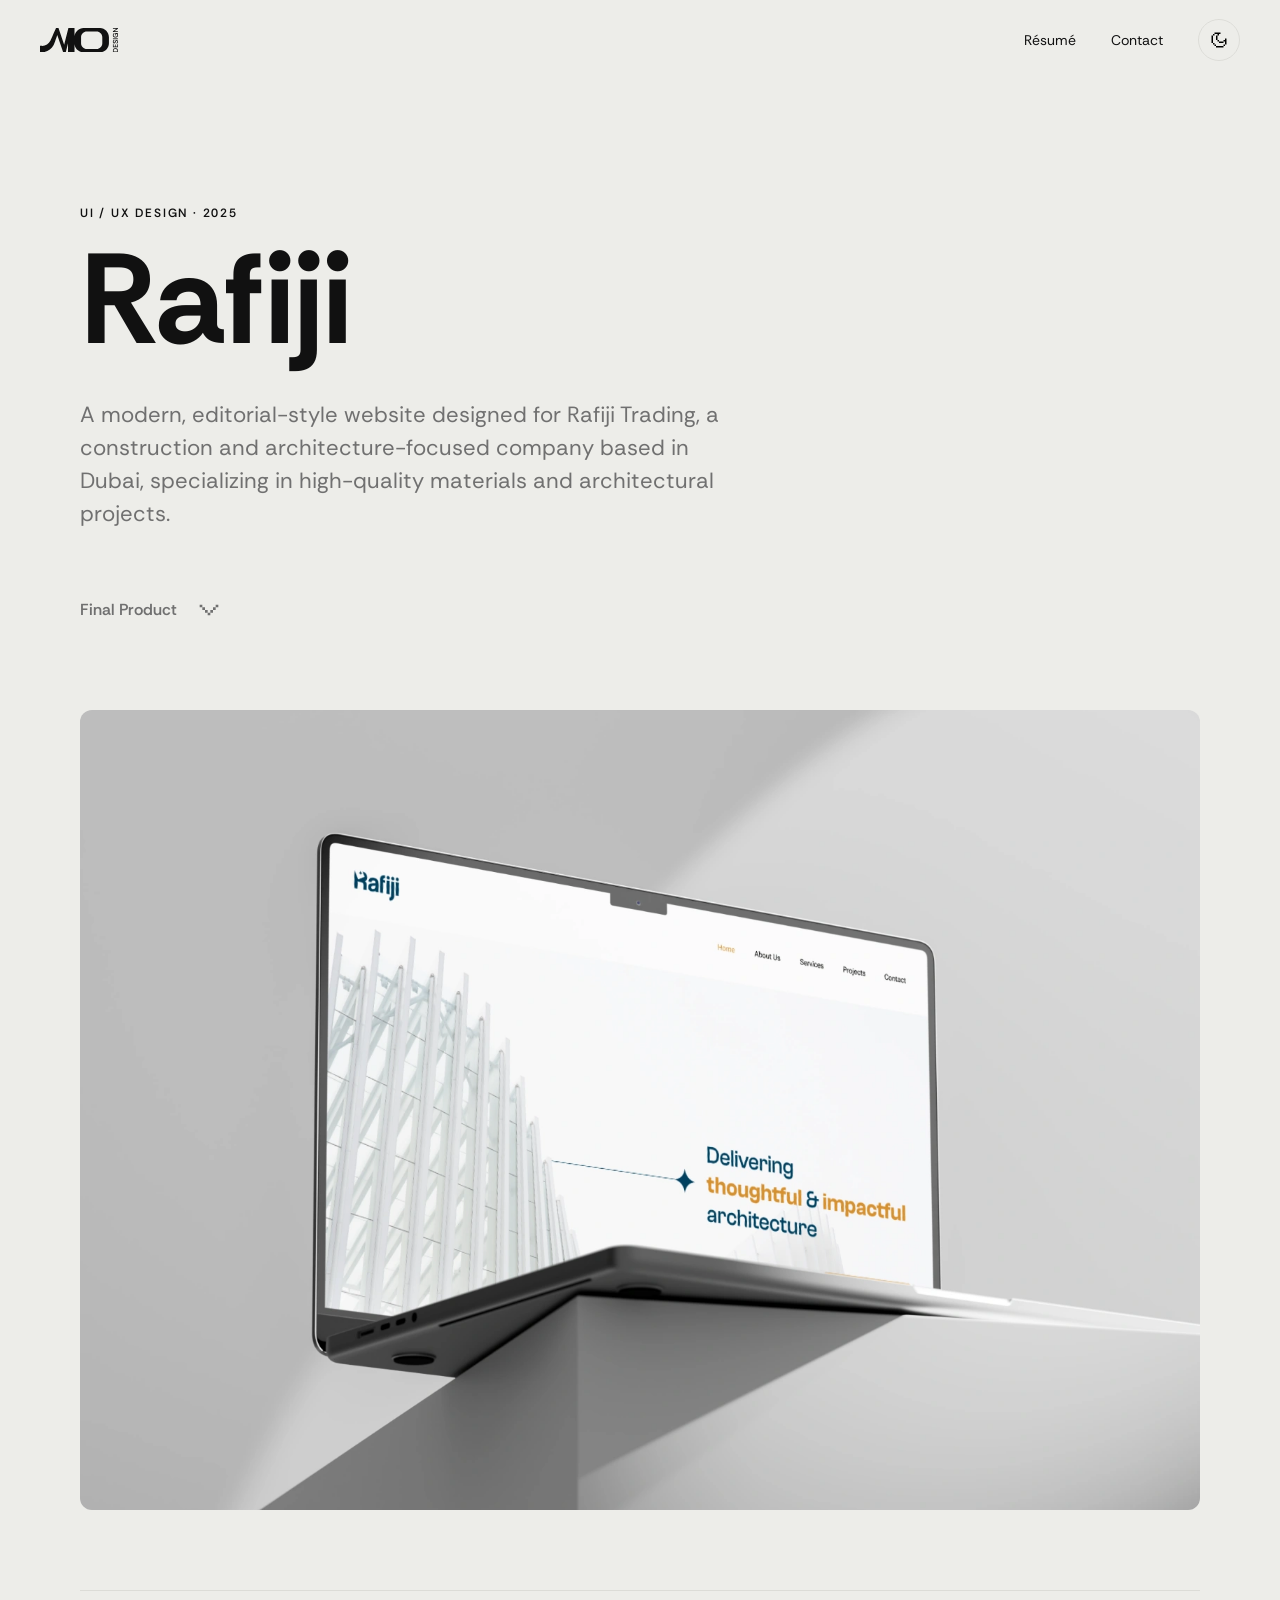
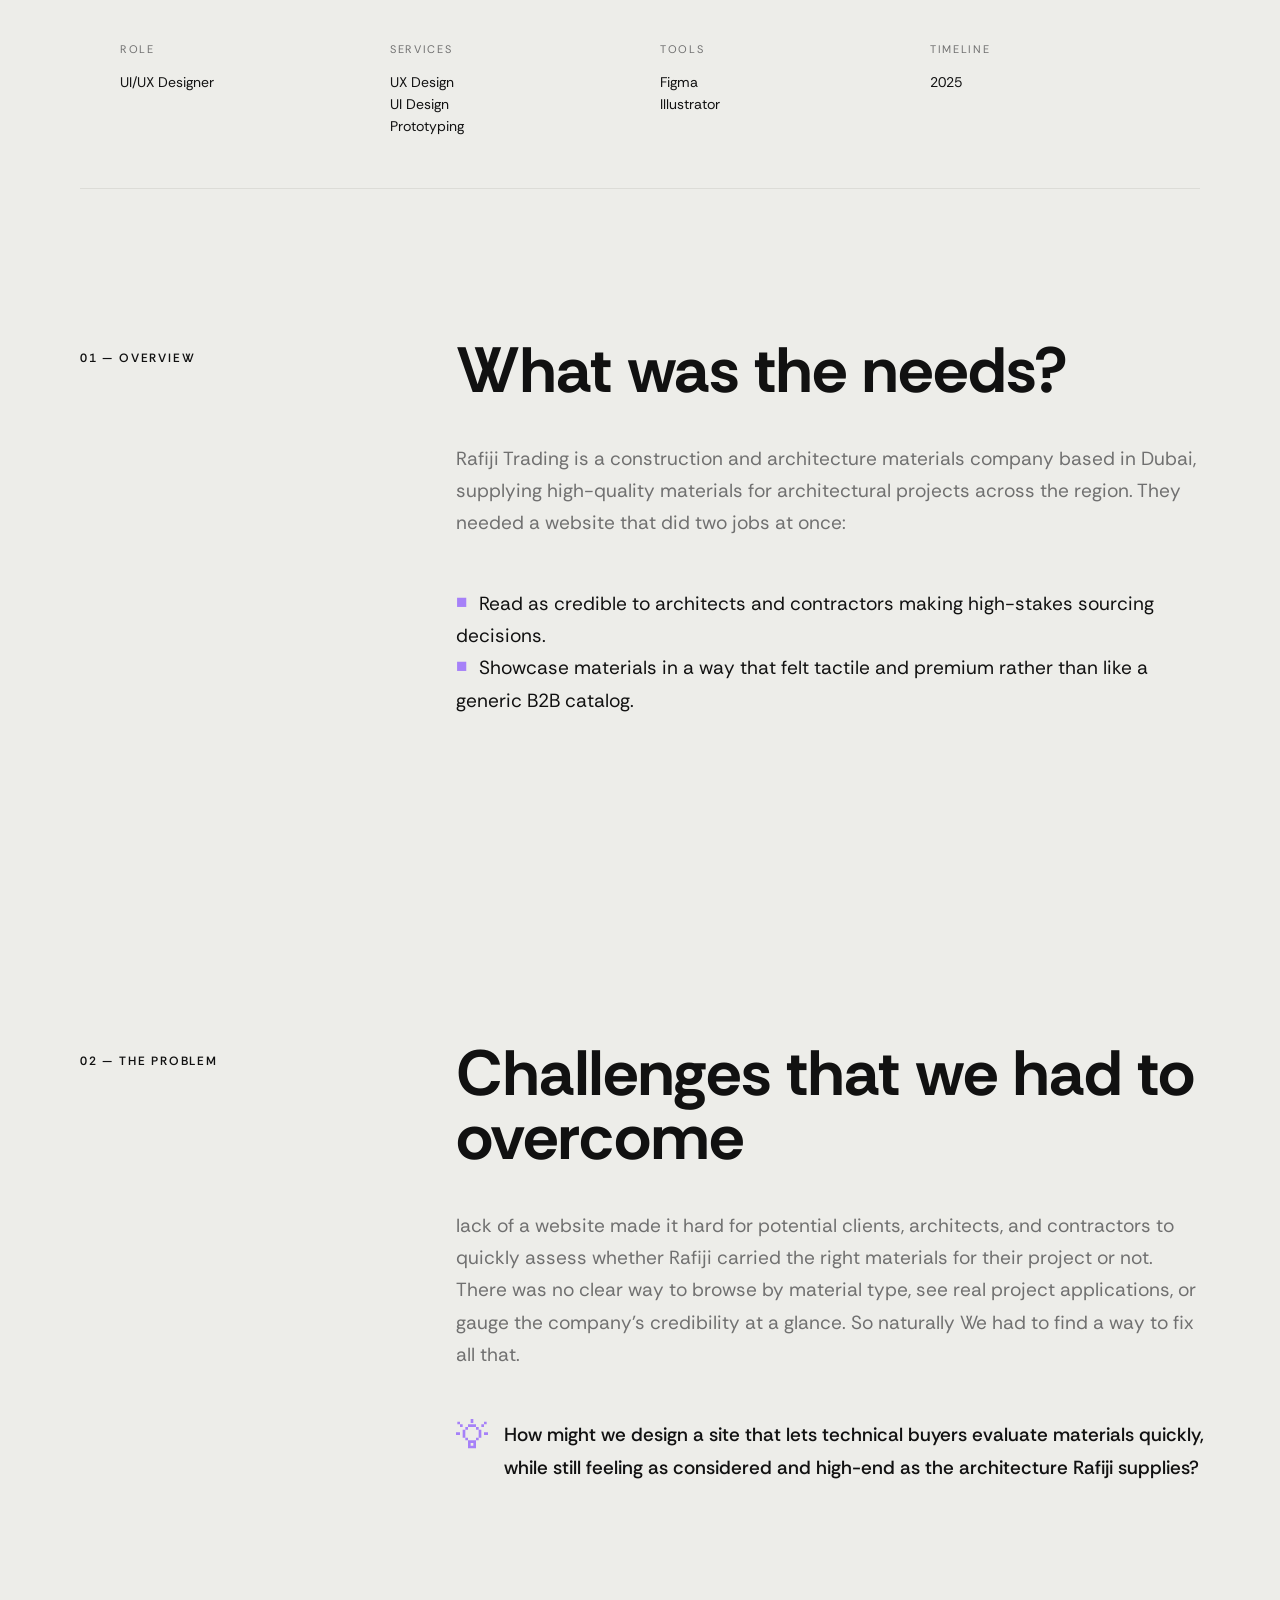
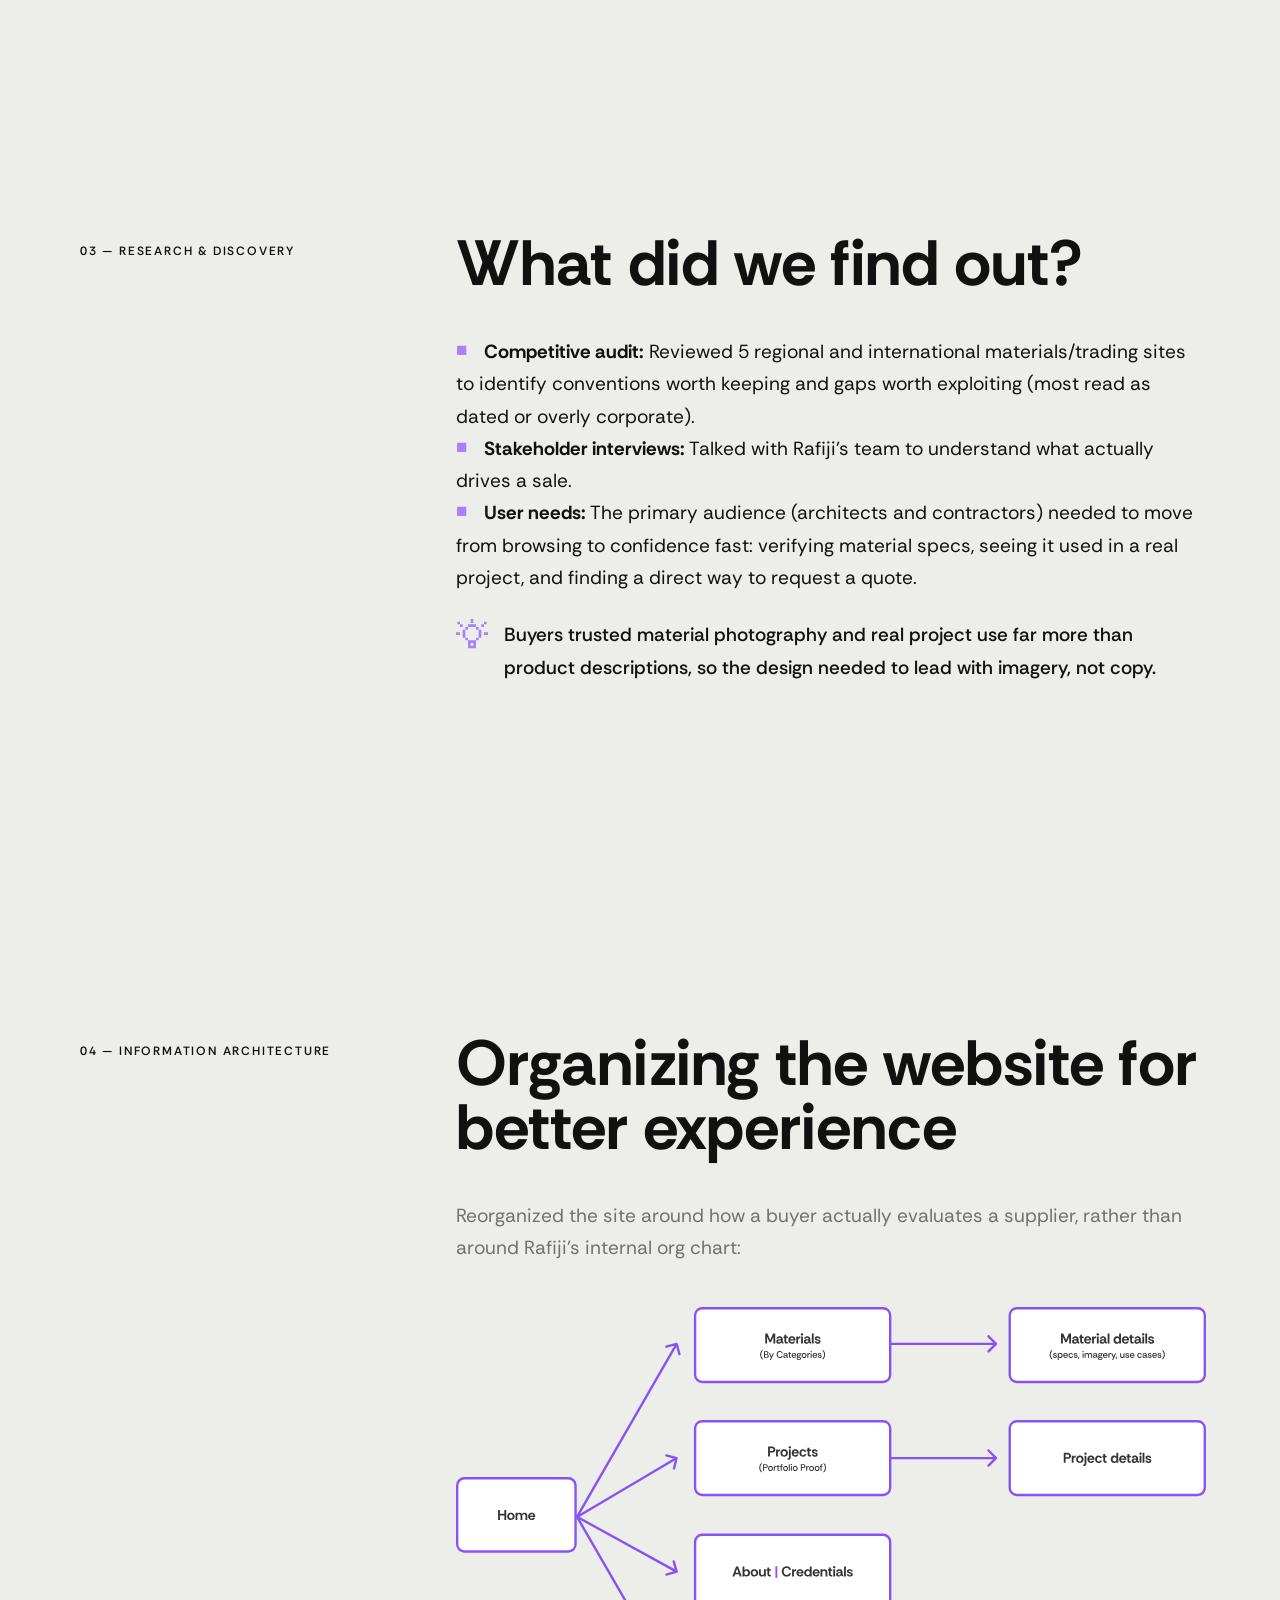
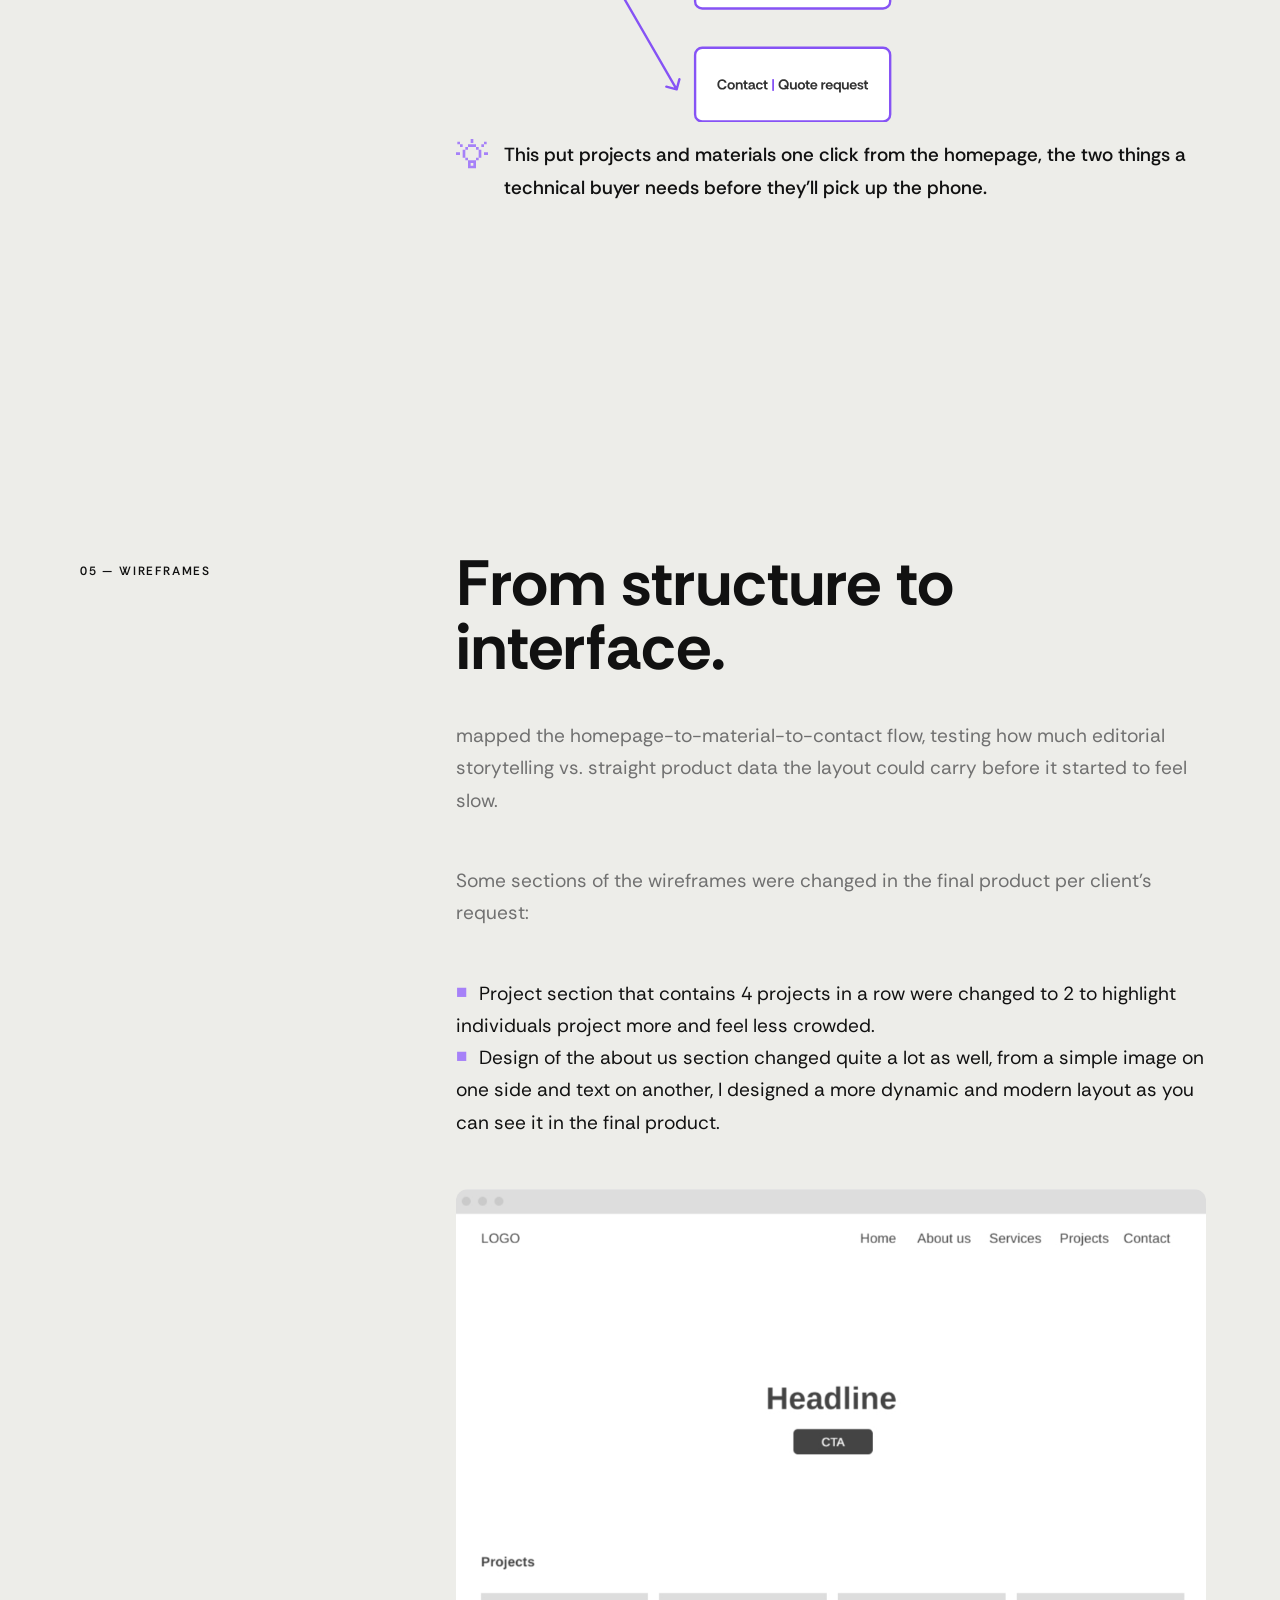
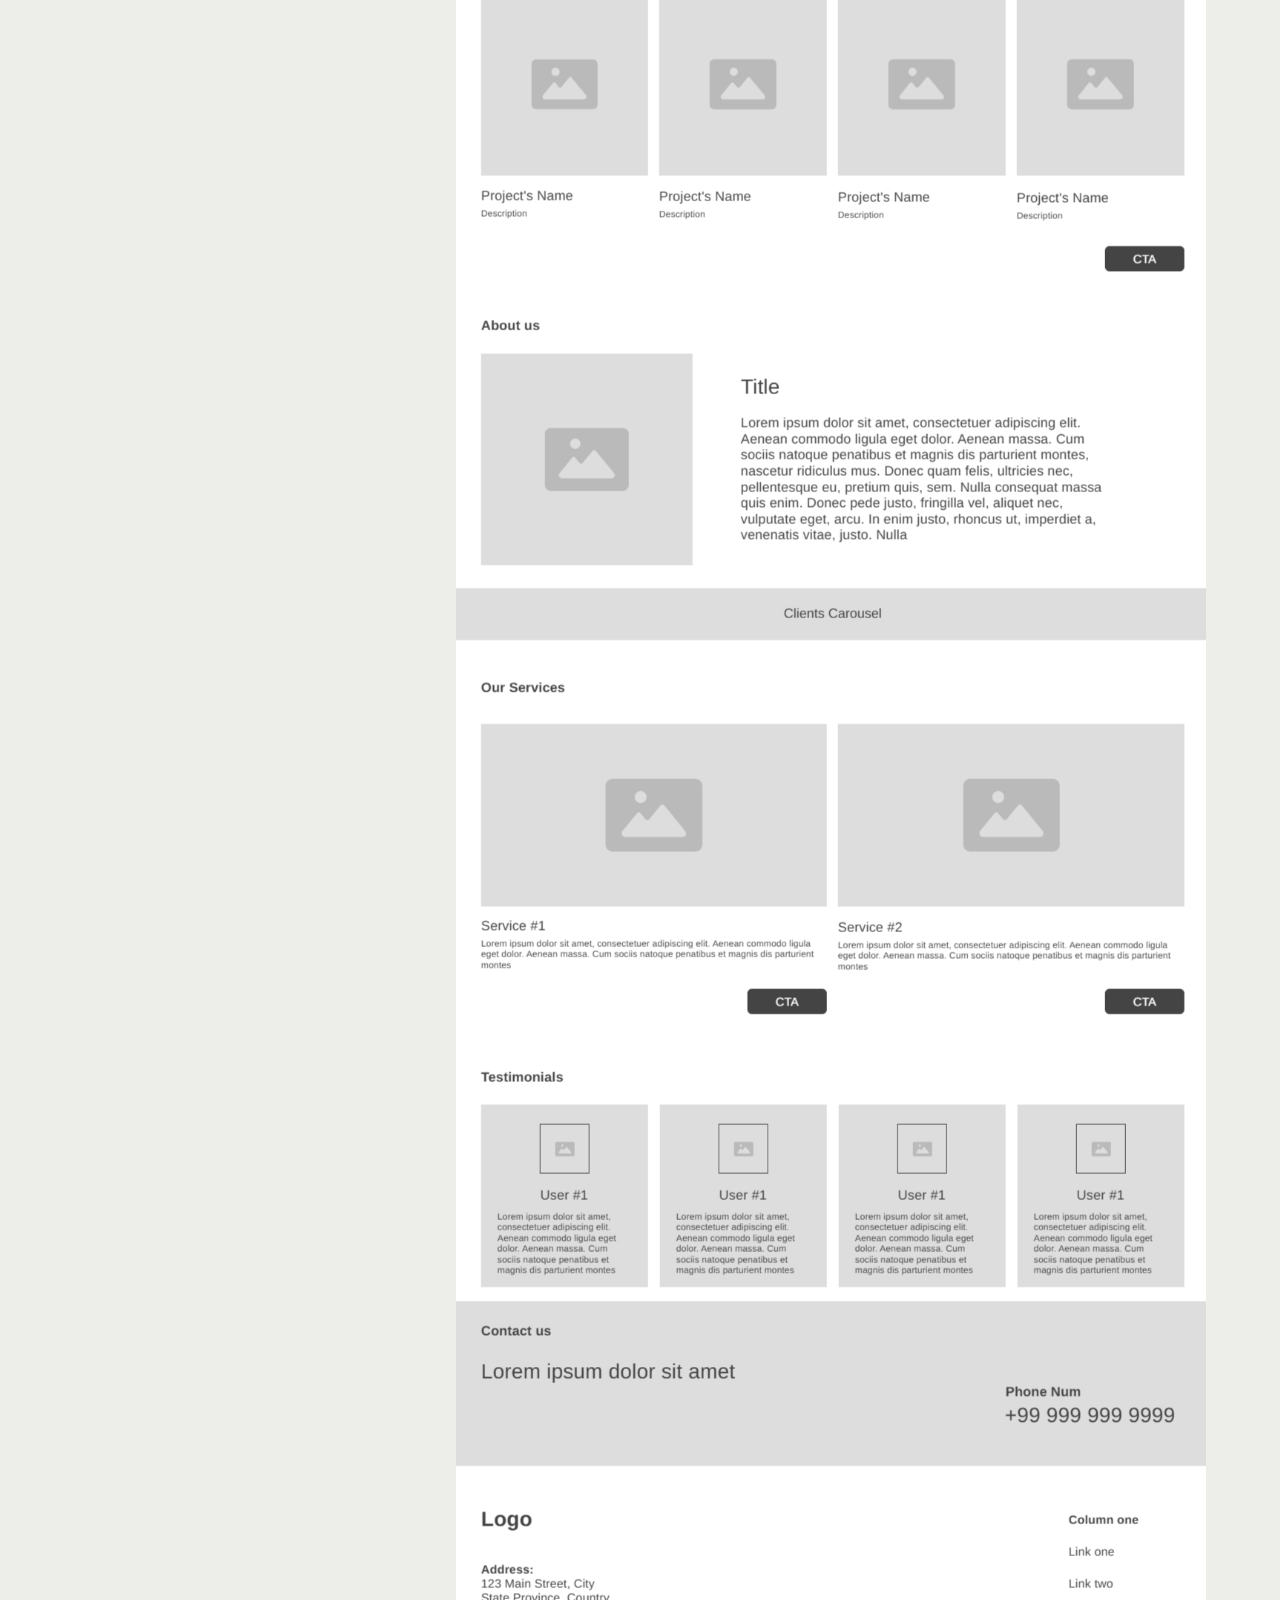
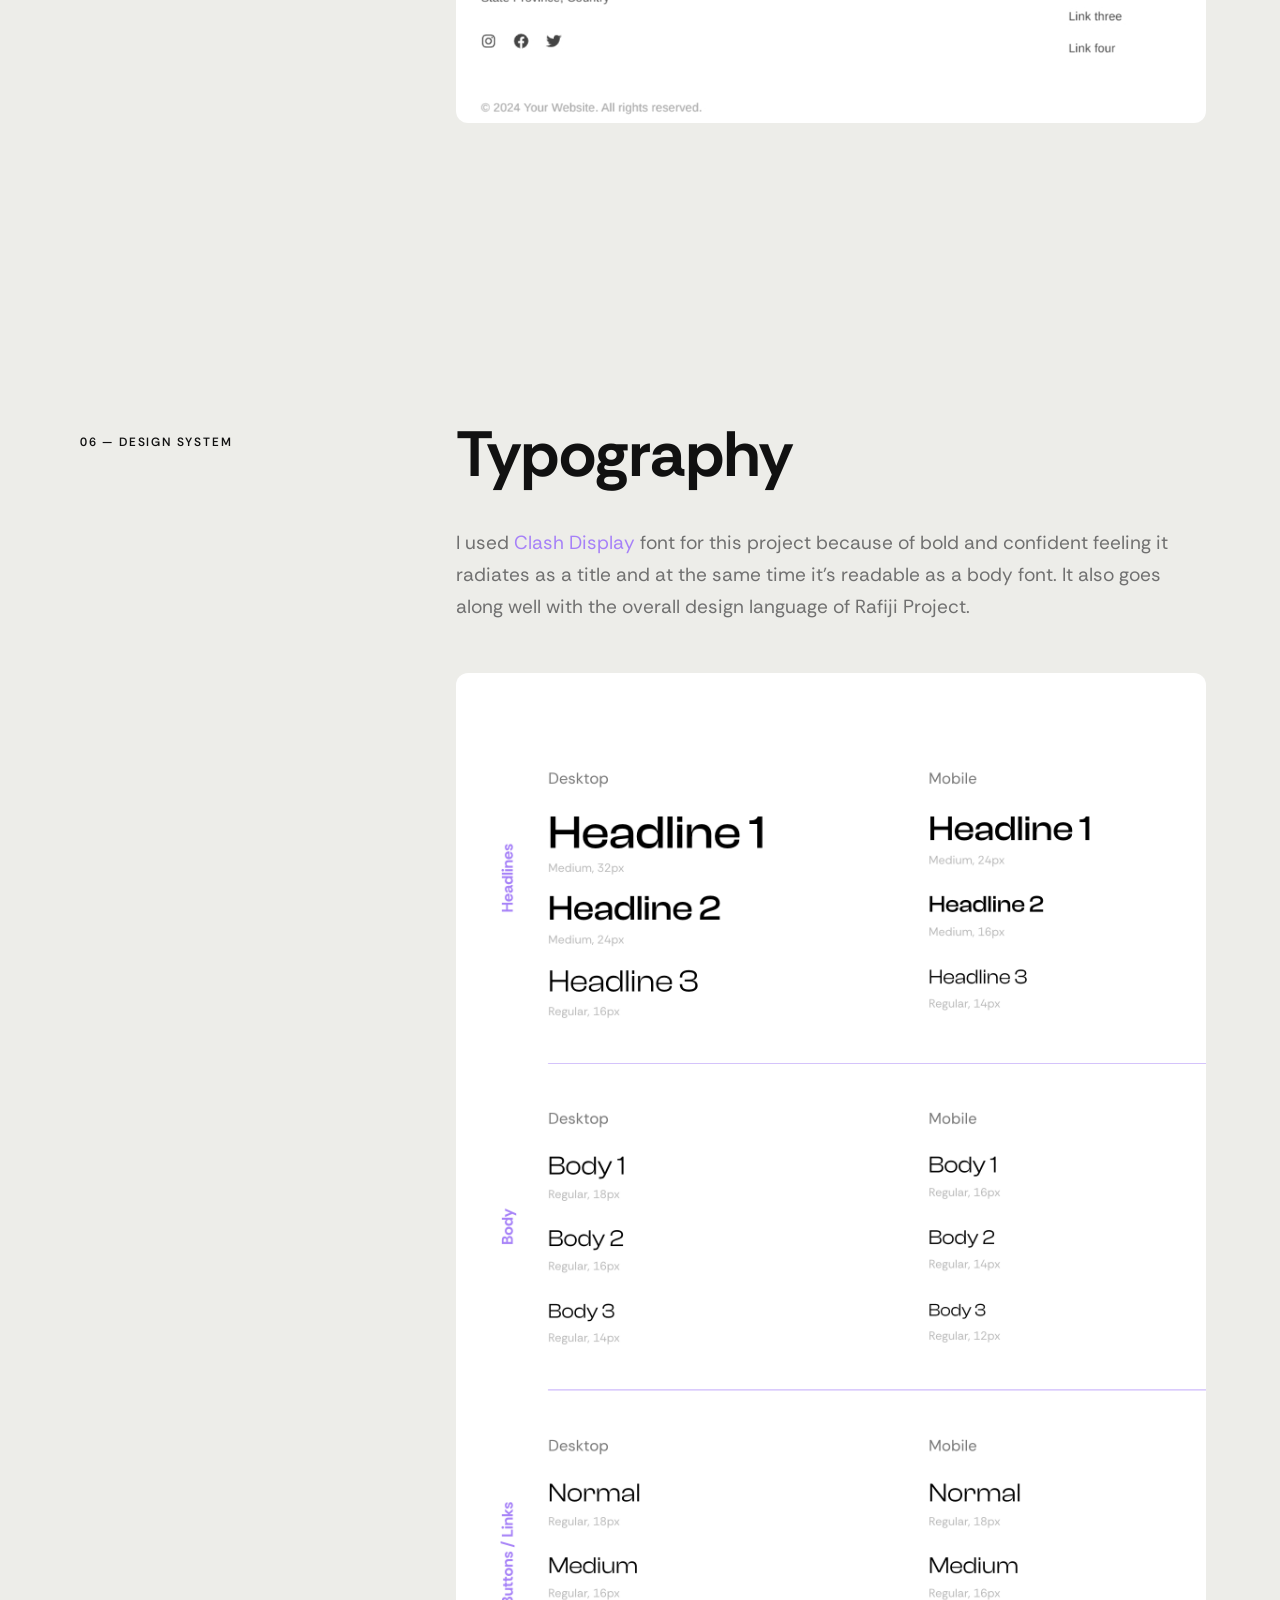
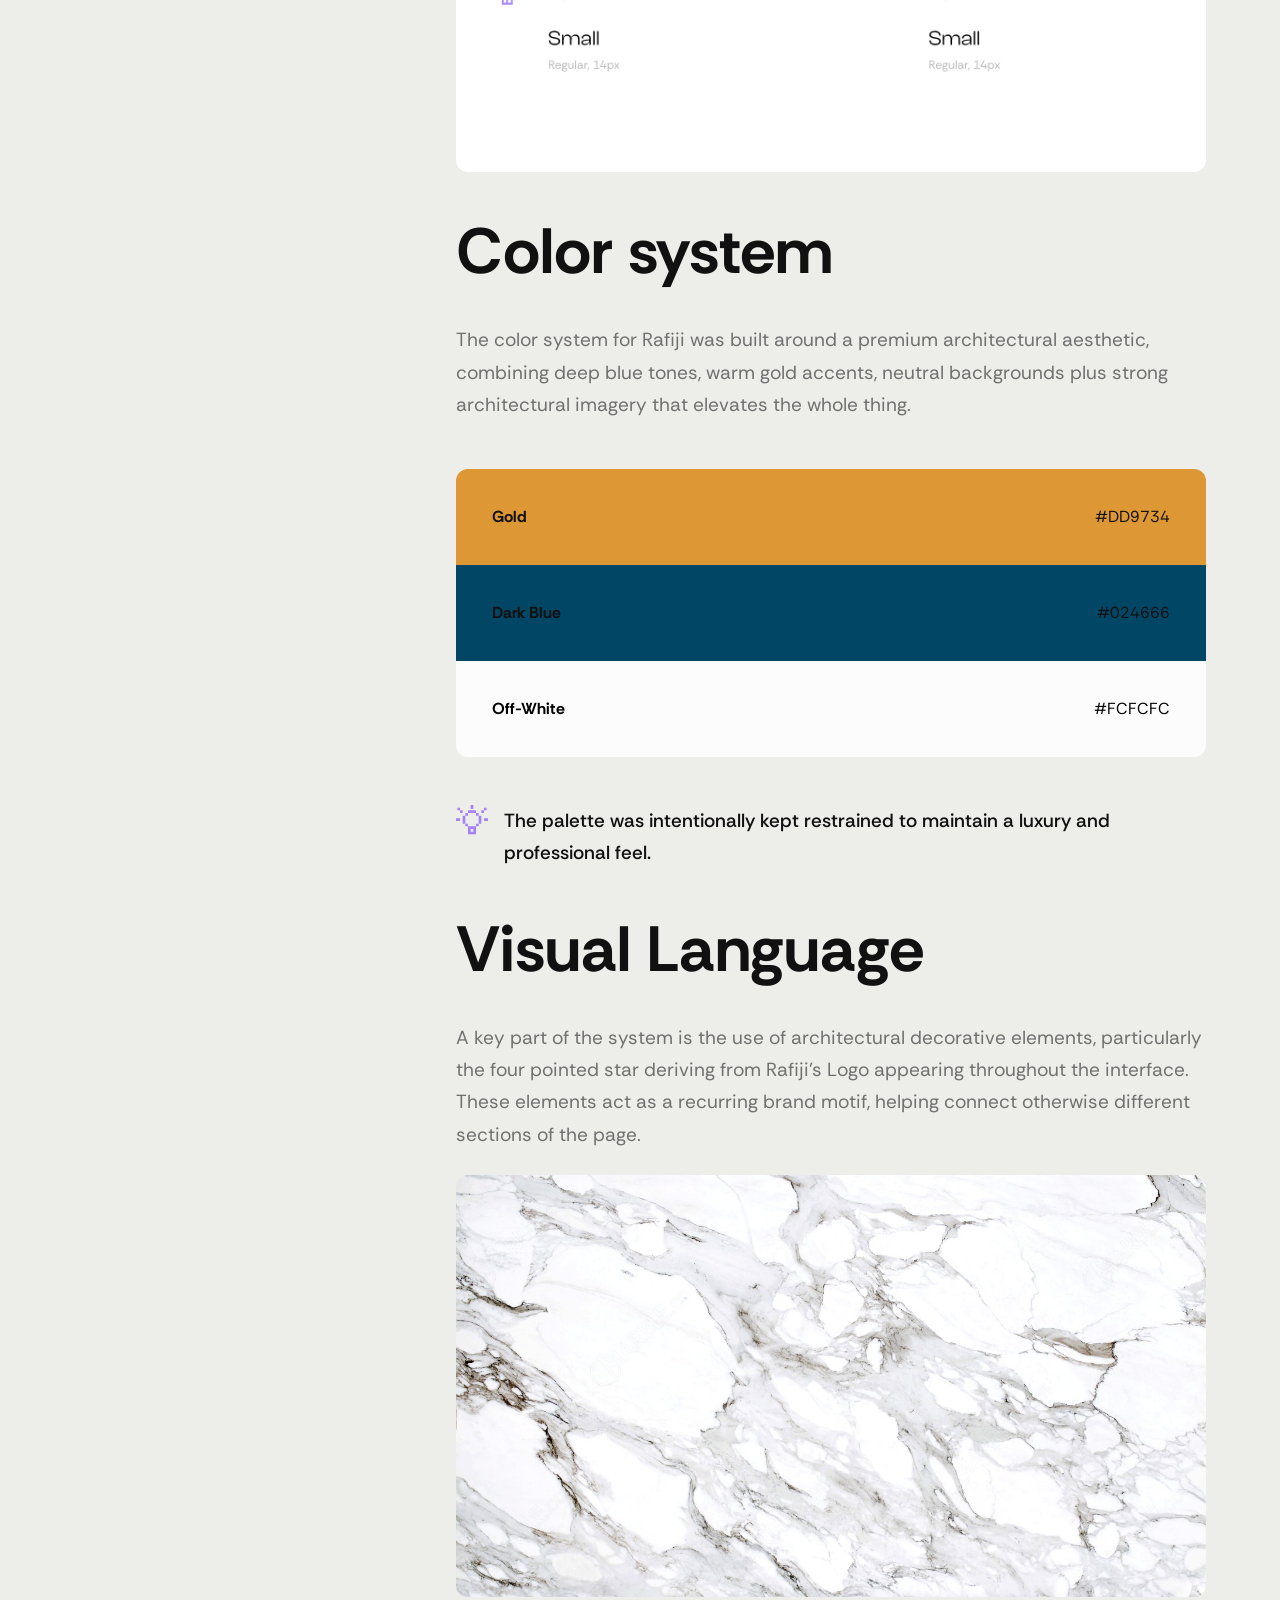
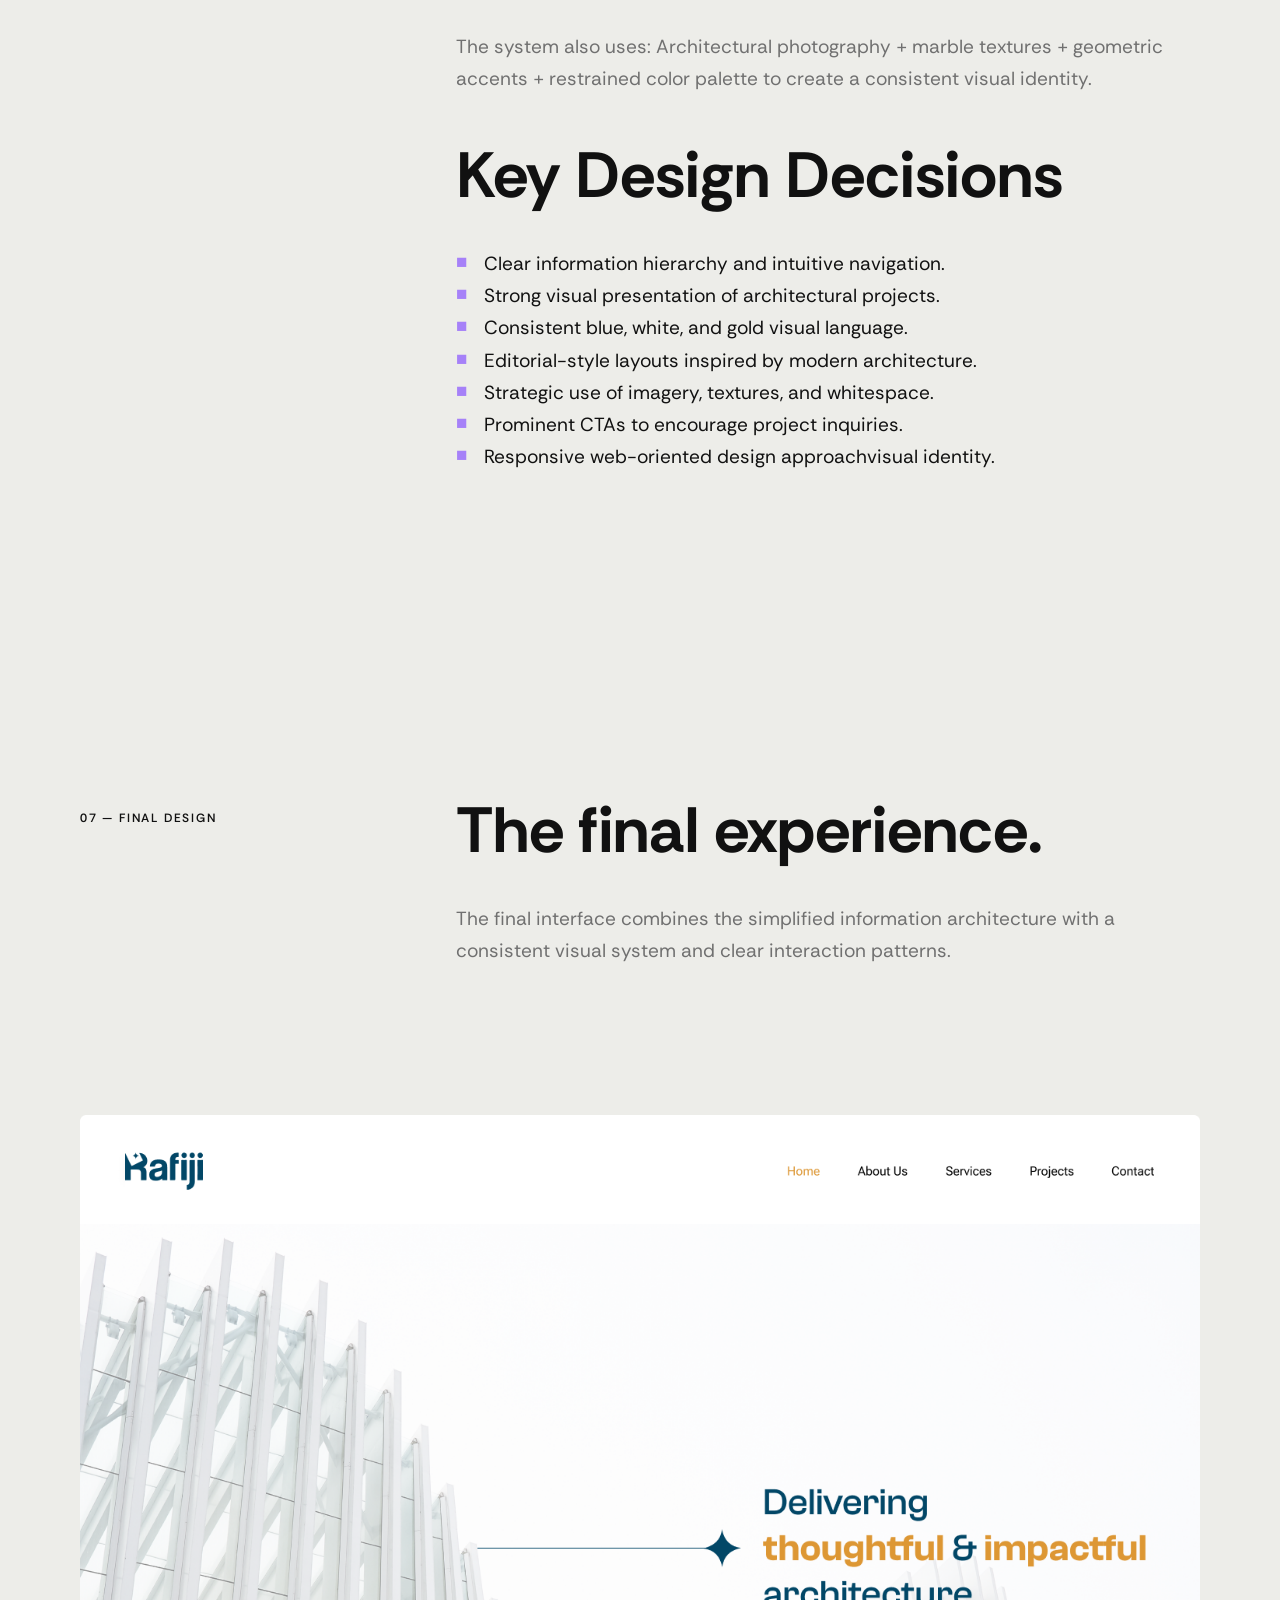
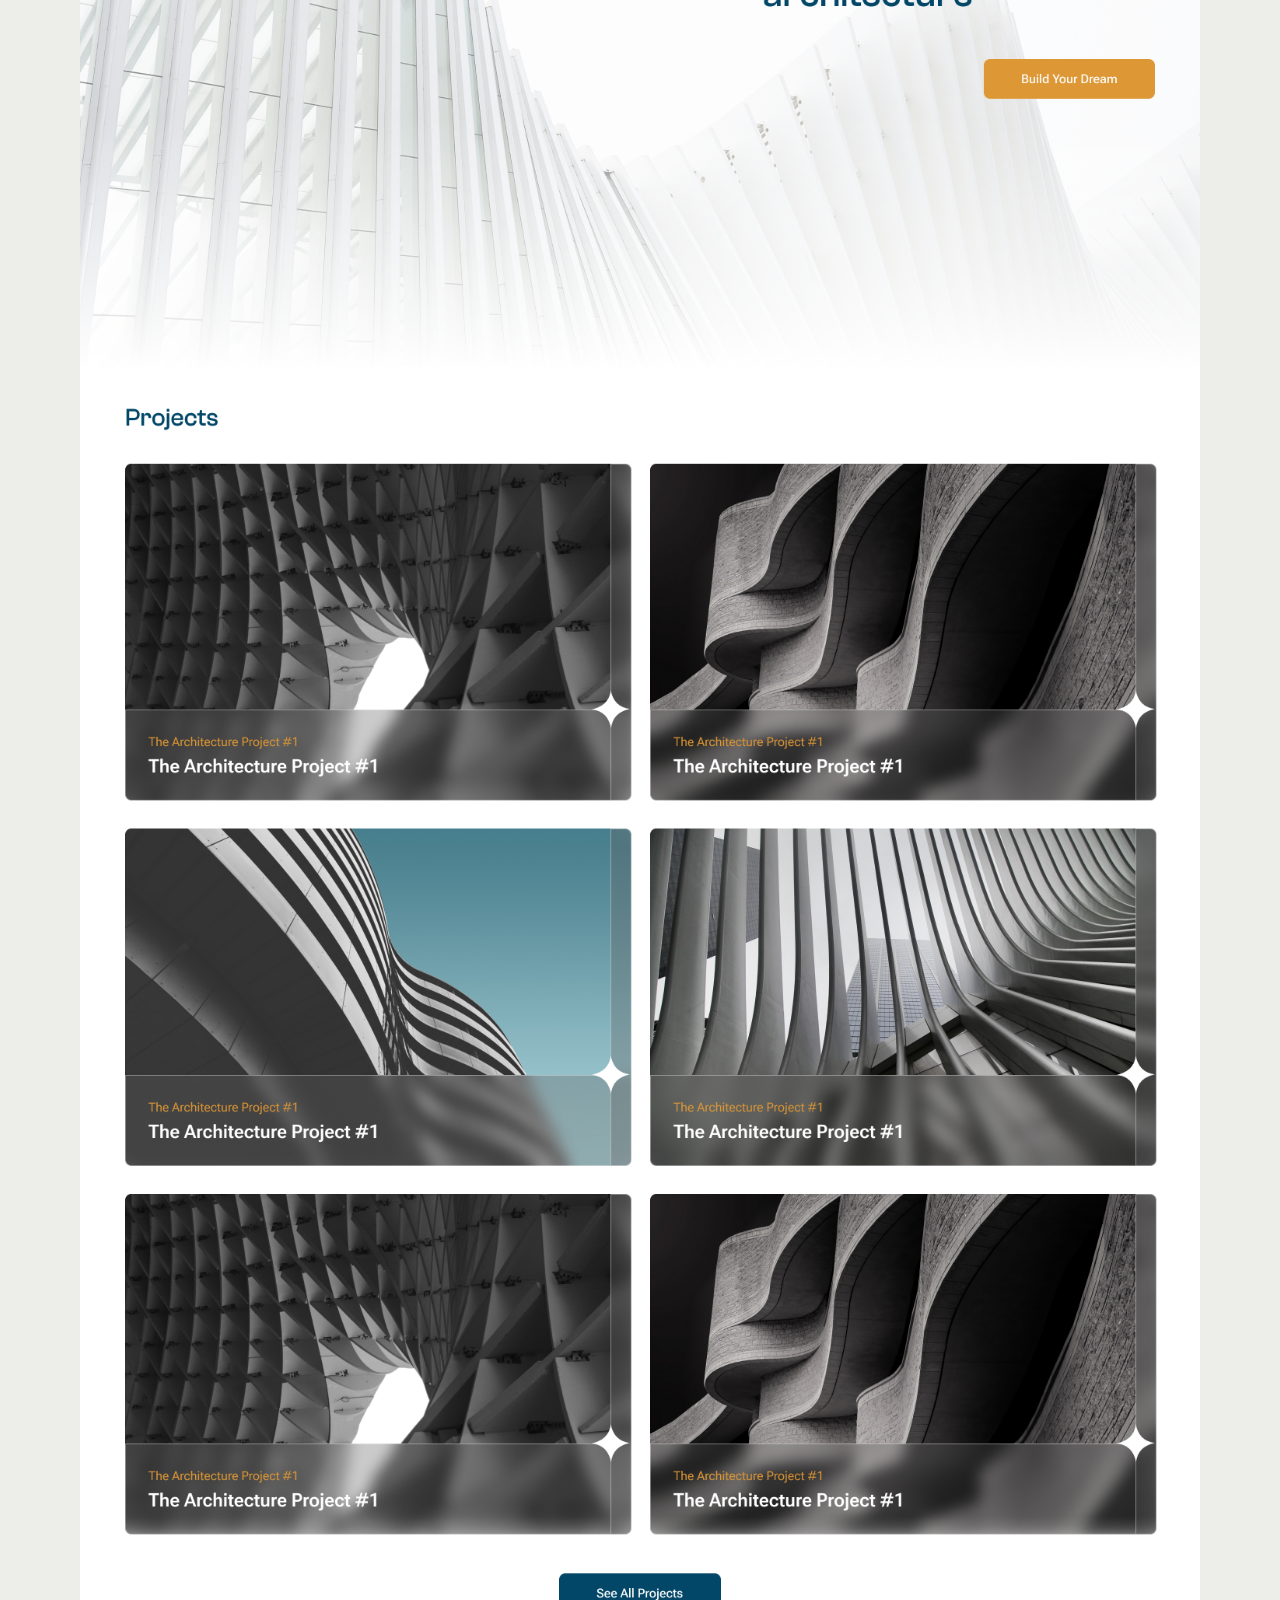
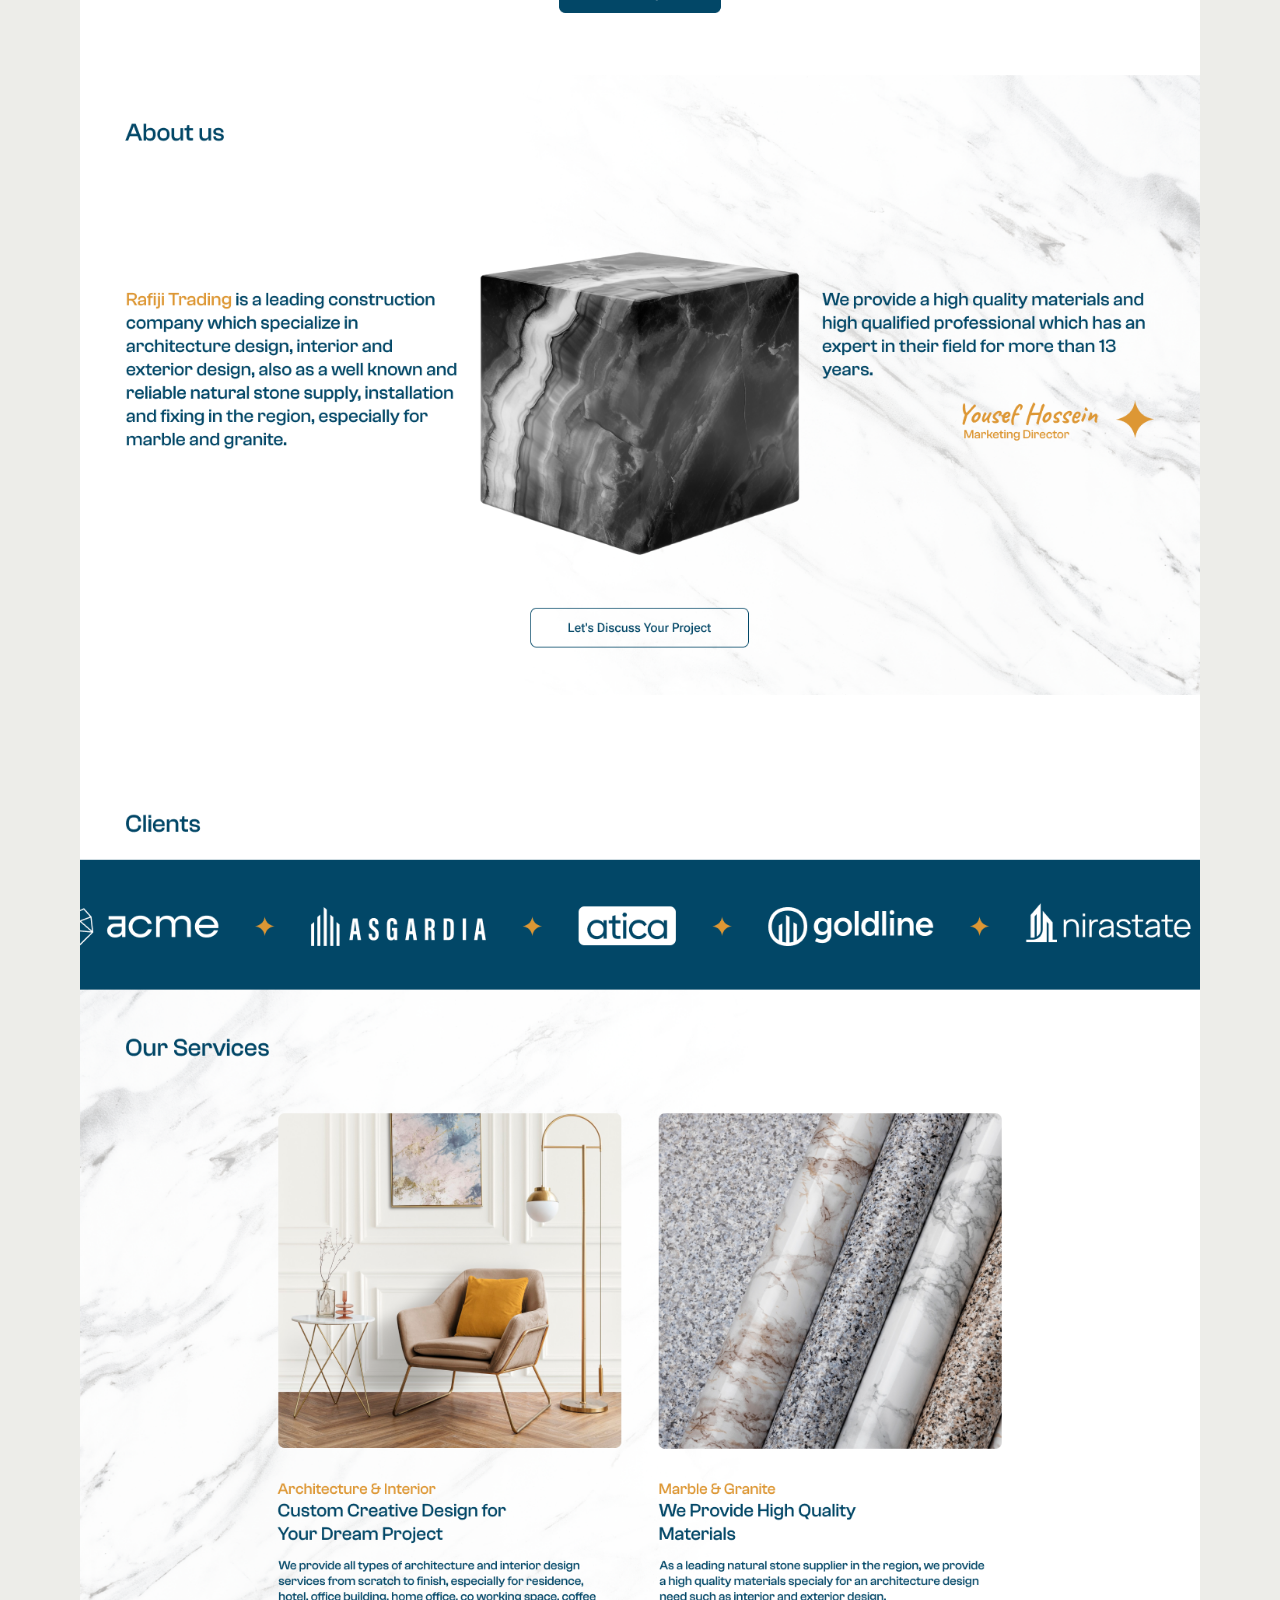
==== commit 76bc0f2d: "Final Product Bug fix" ====
--- a/project-01.html
+++ b/project-01.html
@@ -595,15 +595,13 @@
 
         <!-- Large final image -->
 
-        <section class="case-image" id="final-product">
-            <img
-                src="Images/rafiji/rafiji-final.png"
-                alt="final interface"
-                style="min-height: max-content;"
-            >
-        </section>
-
-
+        <section class="final-product case-image">
+            <img src="./Images/rafiji/00.png" alt="final product">
+            <img src="./Images/rafiji/01.png" alt="final product">
+            <img src="./Images/rafiji/02.png" alt="final product">
+            <img src="./Images/rafiji/03.png" alt="final product">
+            <img src="./Images/rafiji/04.png" alt="final product">
+        </section>
 
         <!-- =================================
              REFLECTION
--- a/style.css
+++ b/style.css
@@ -1515,6 +1515,10 @@
 
 }
 
+.final-product.case-image img {
+    max-height: 100%;
+}
+
 
 /* =========================================
    NEXT PROJECT
